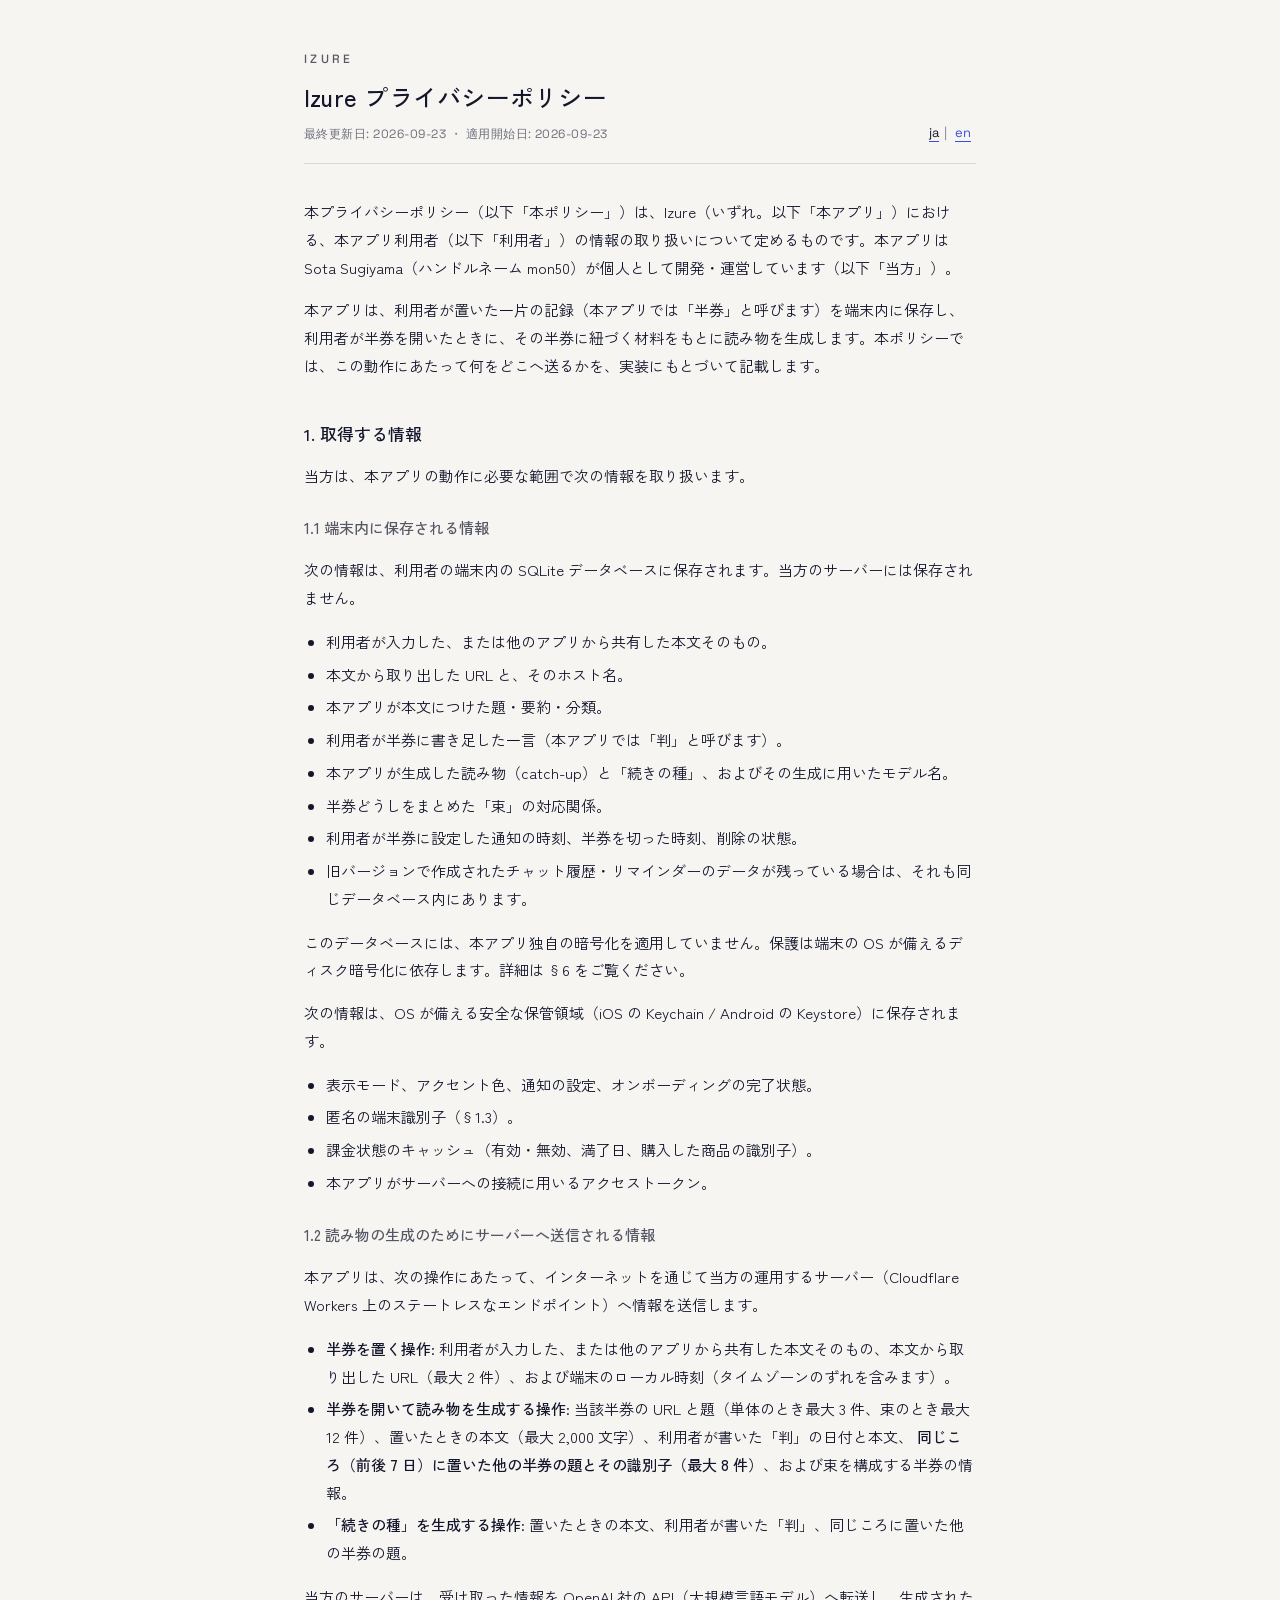
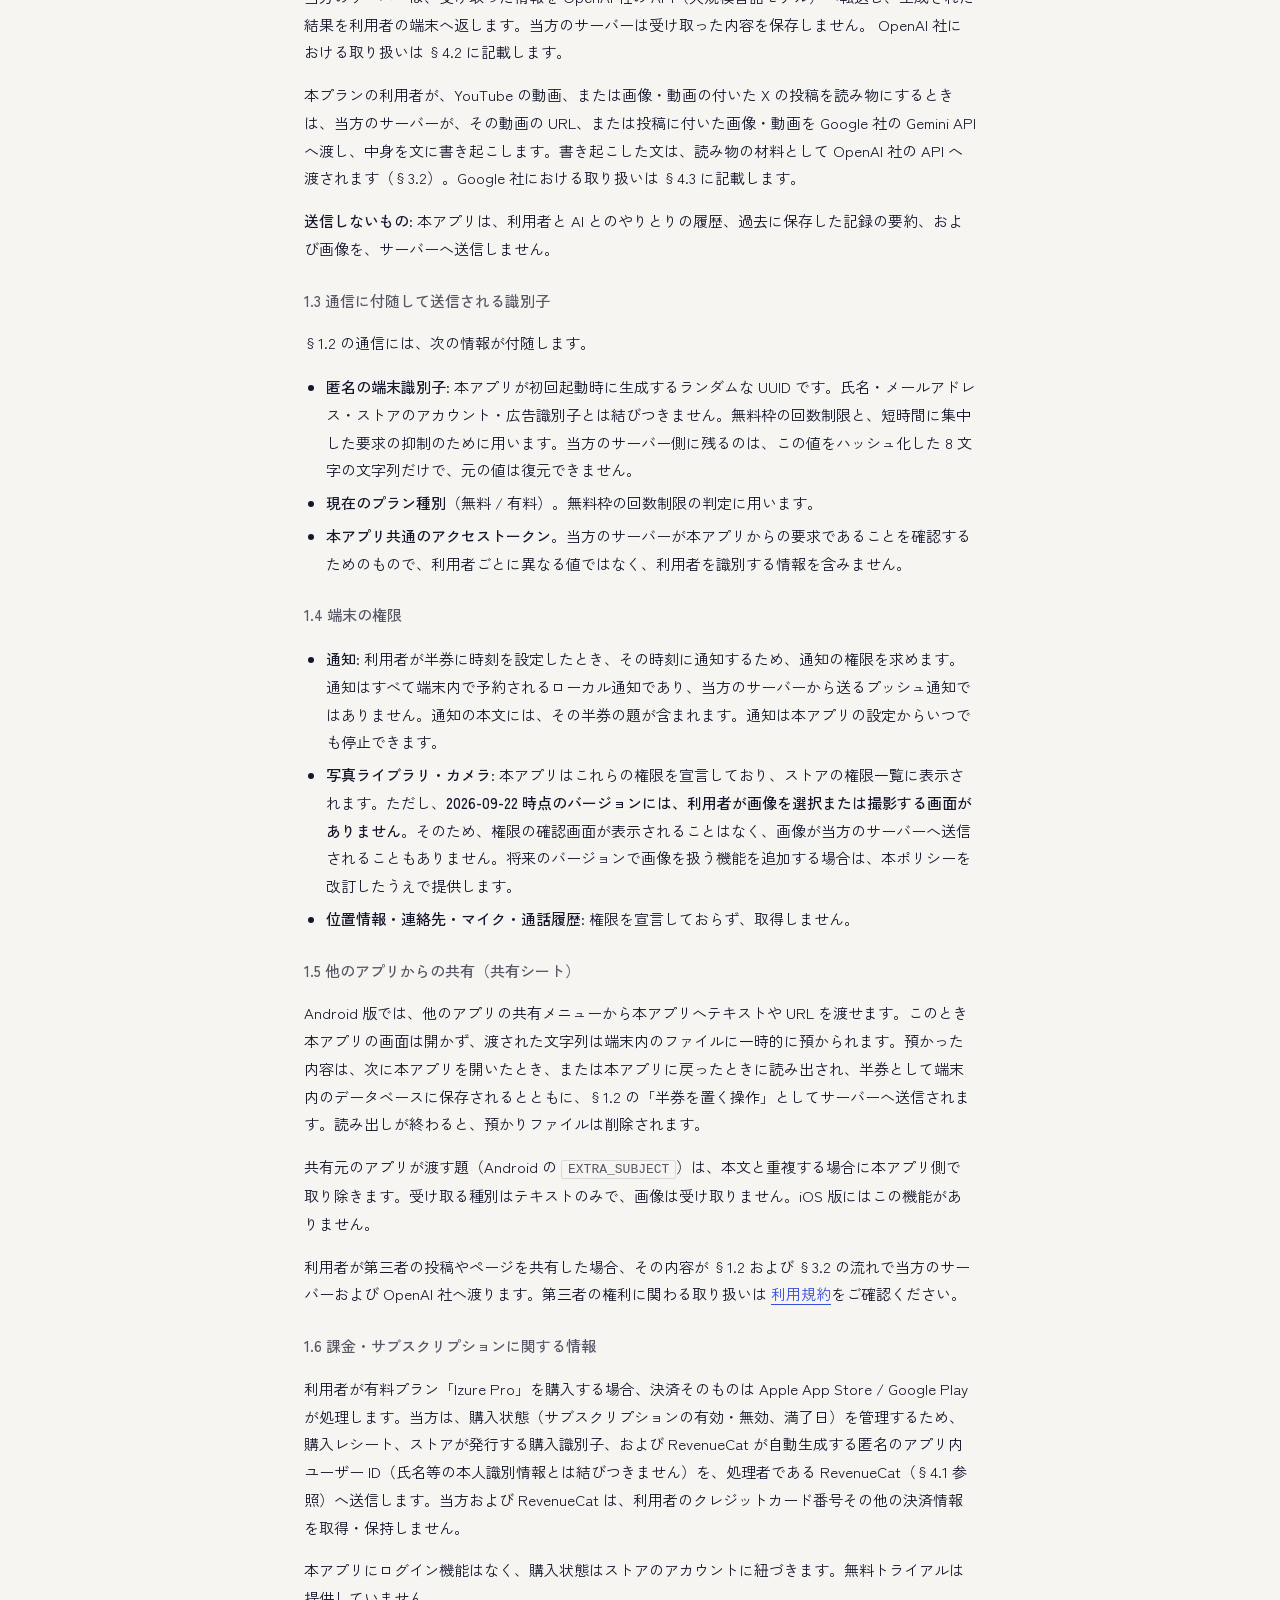
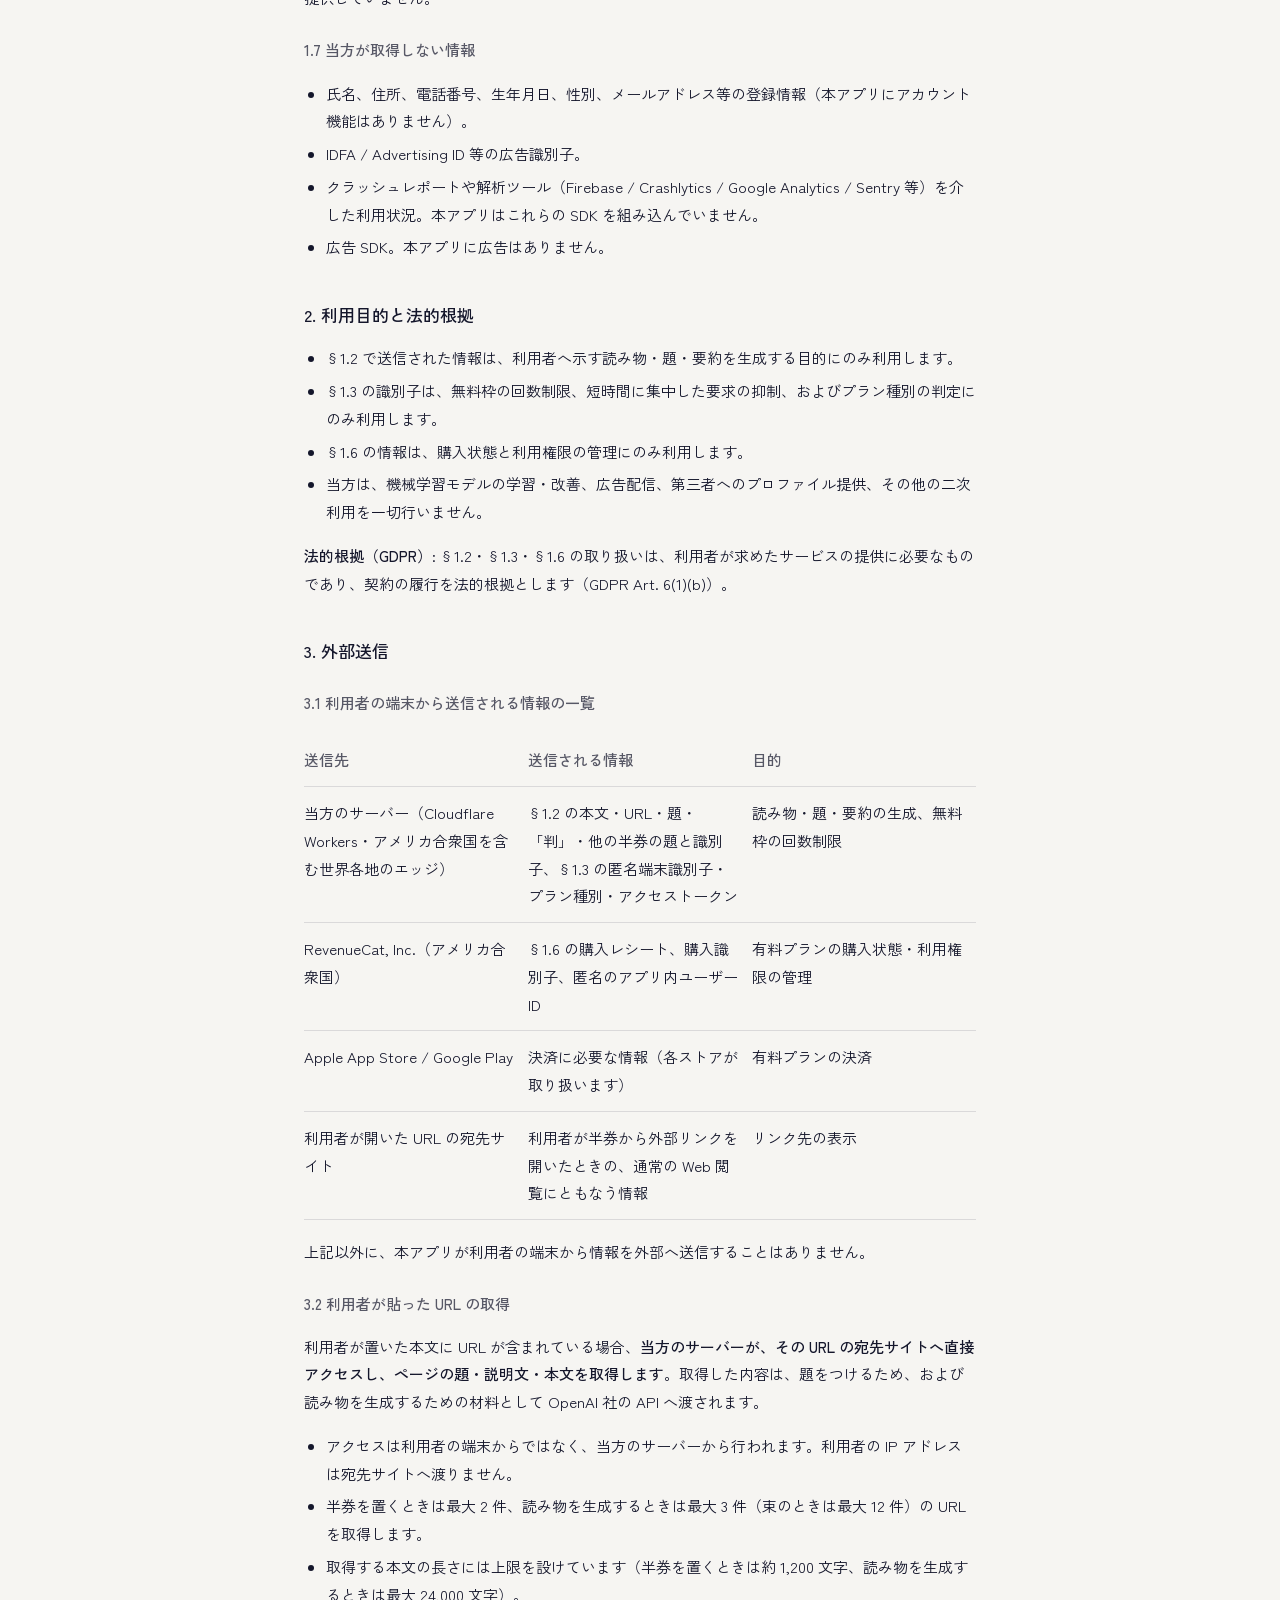
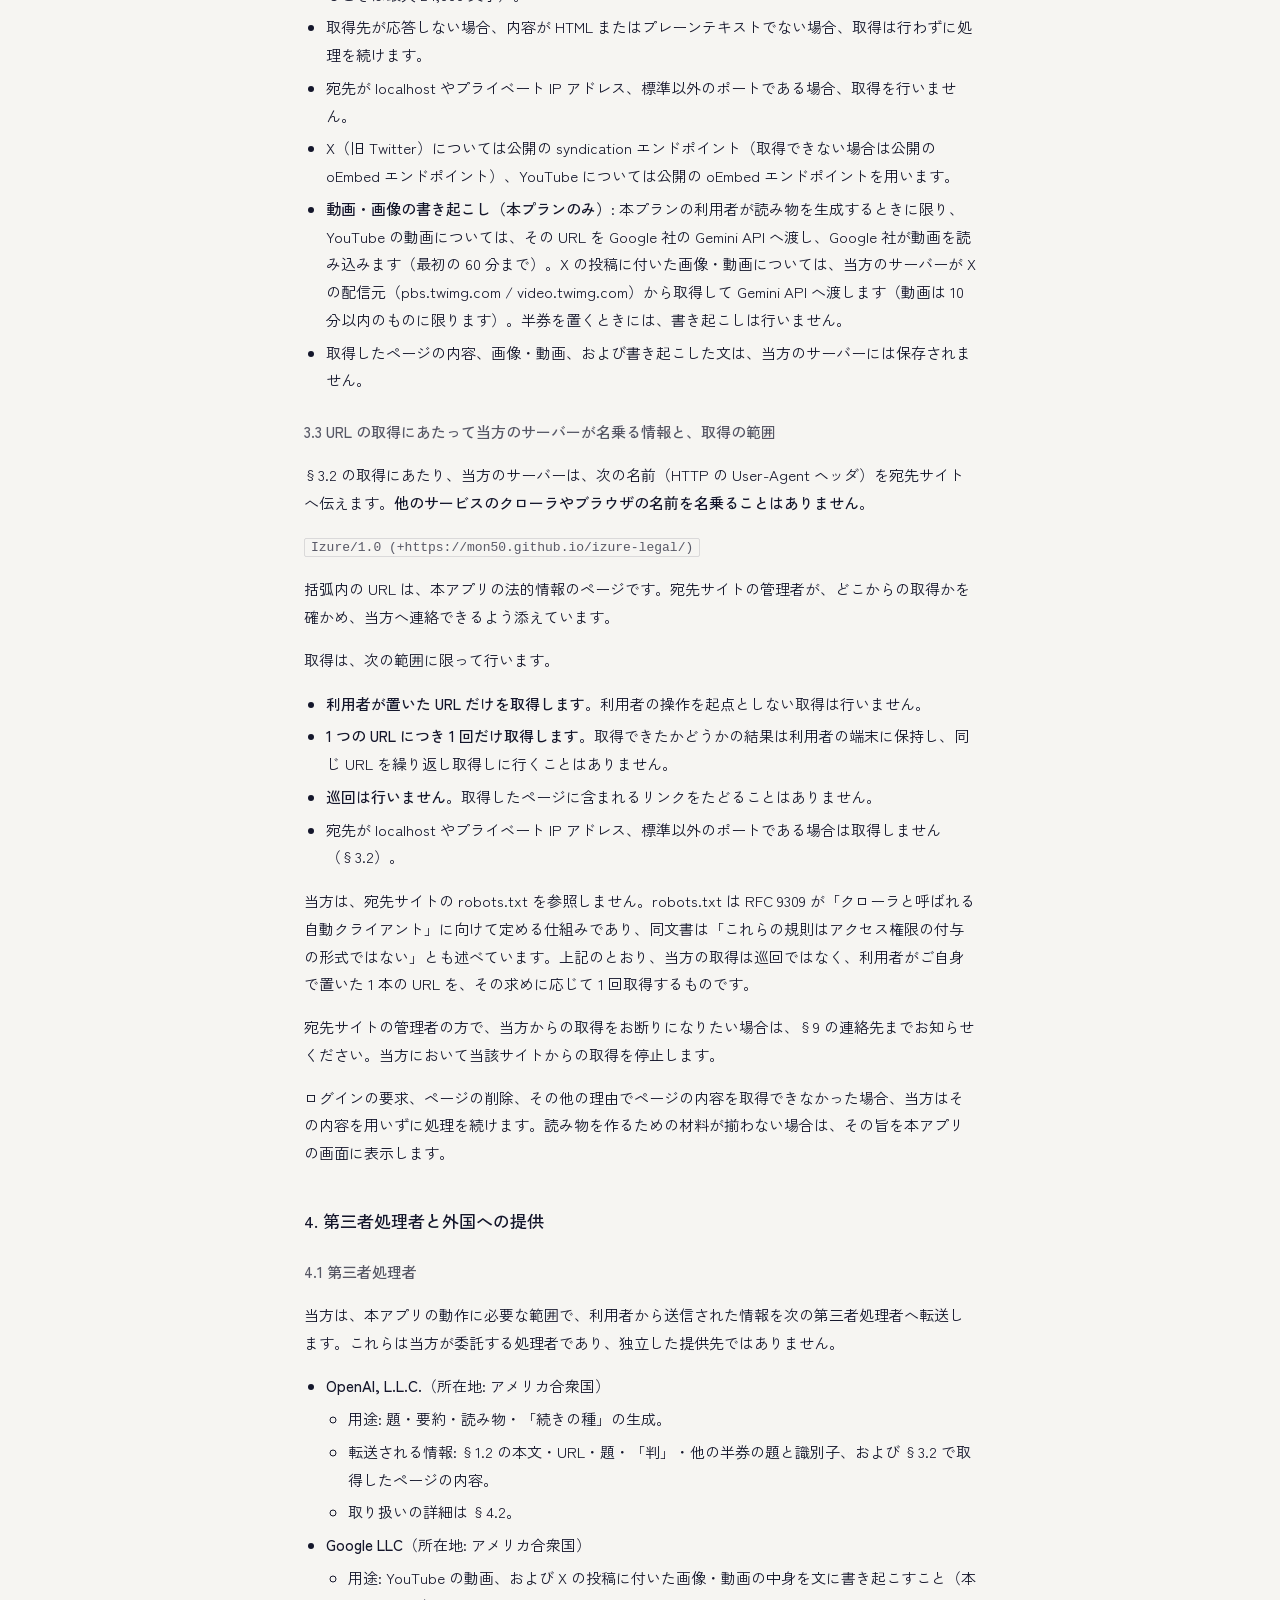
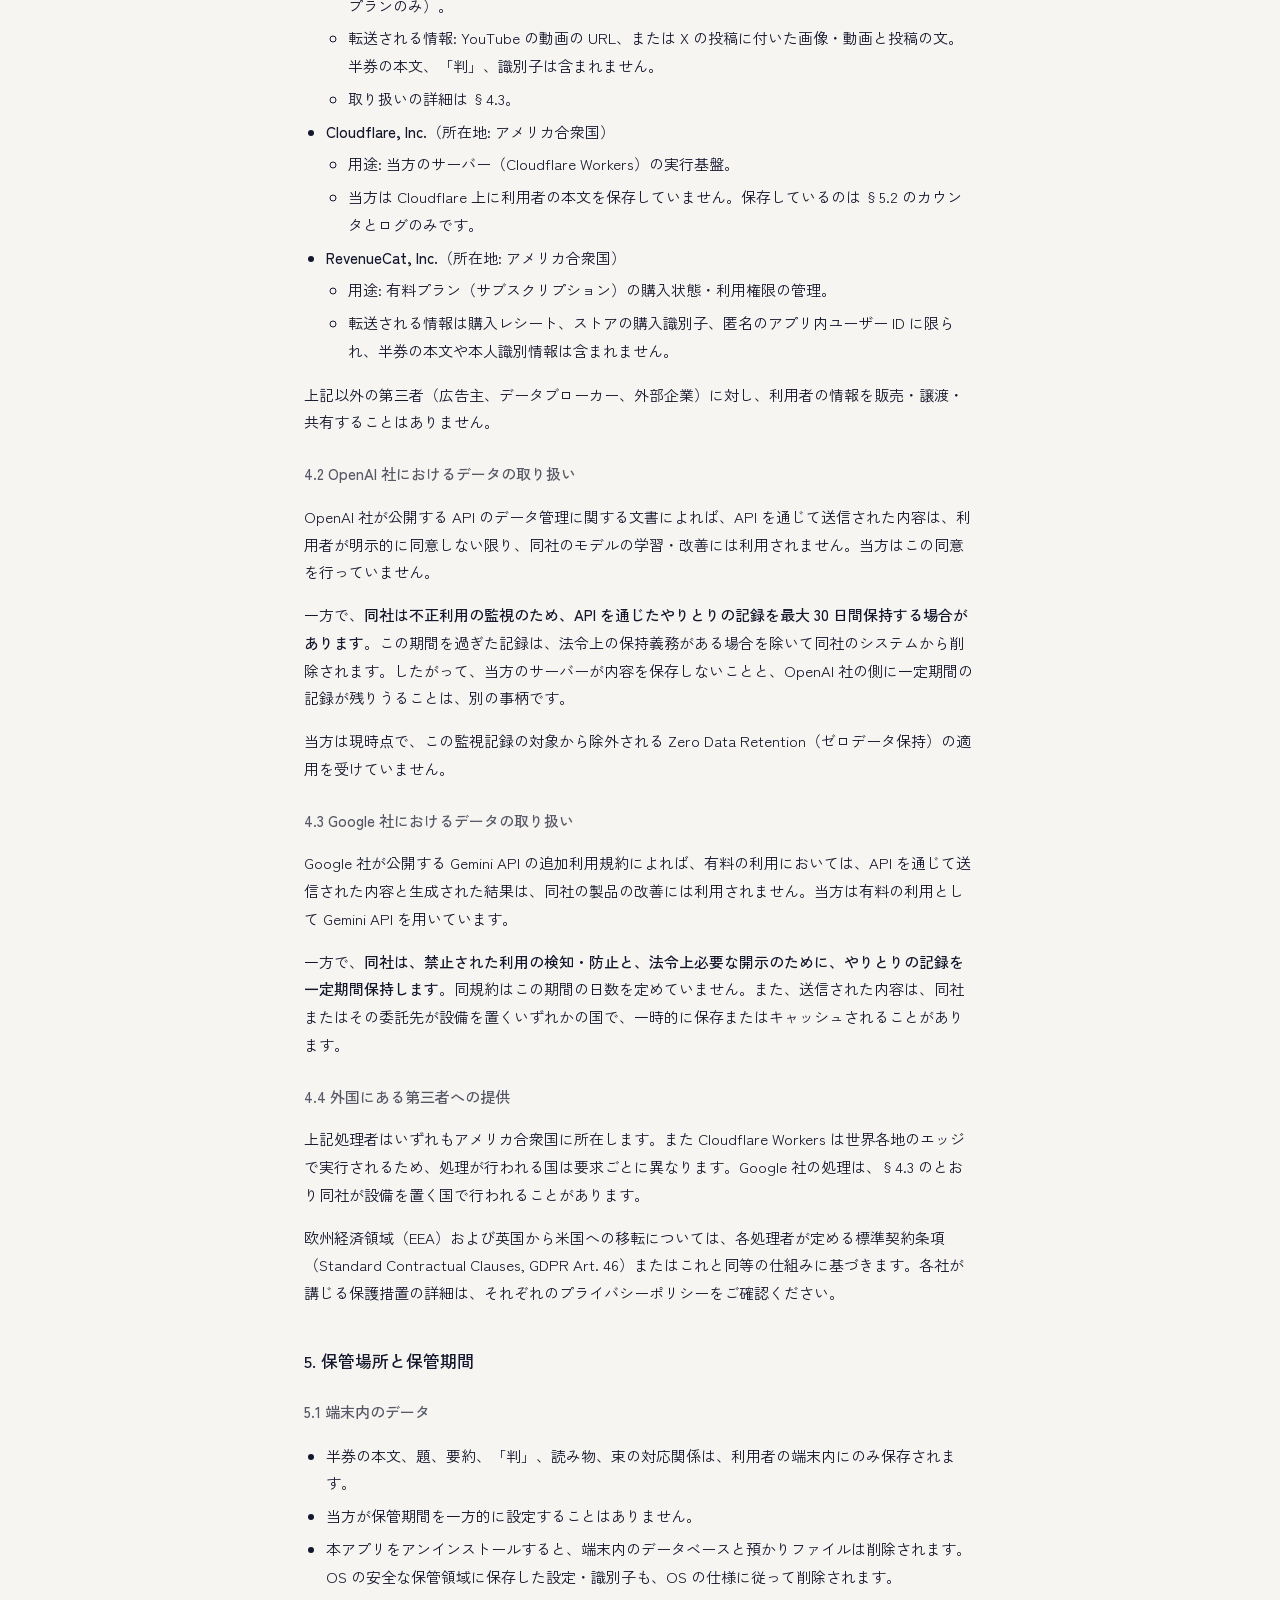
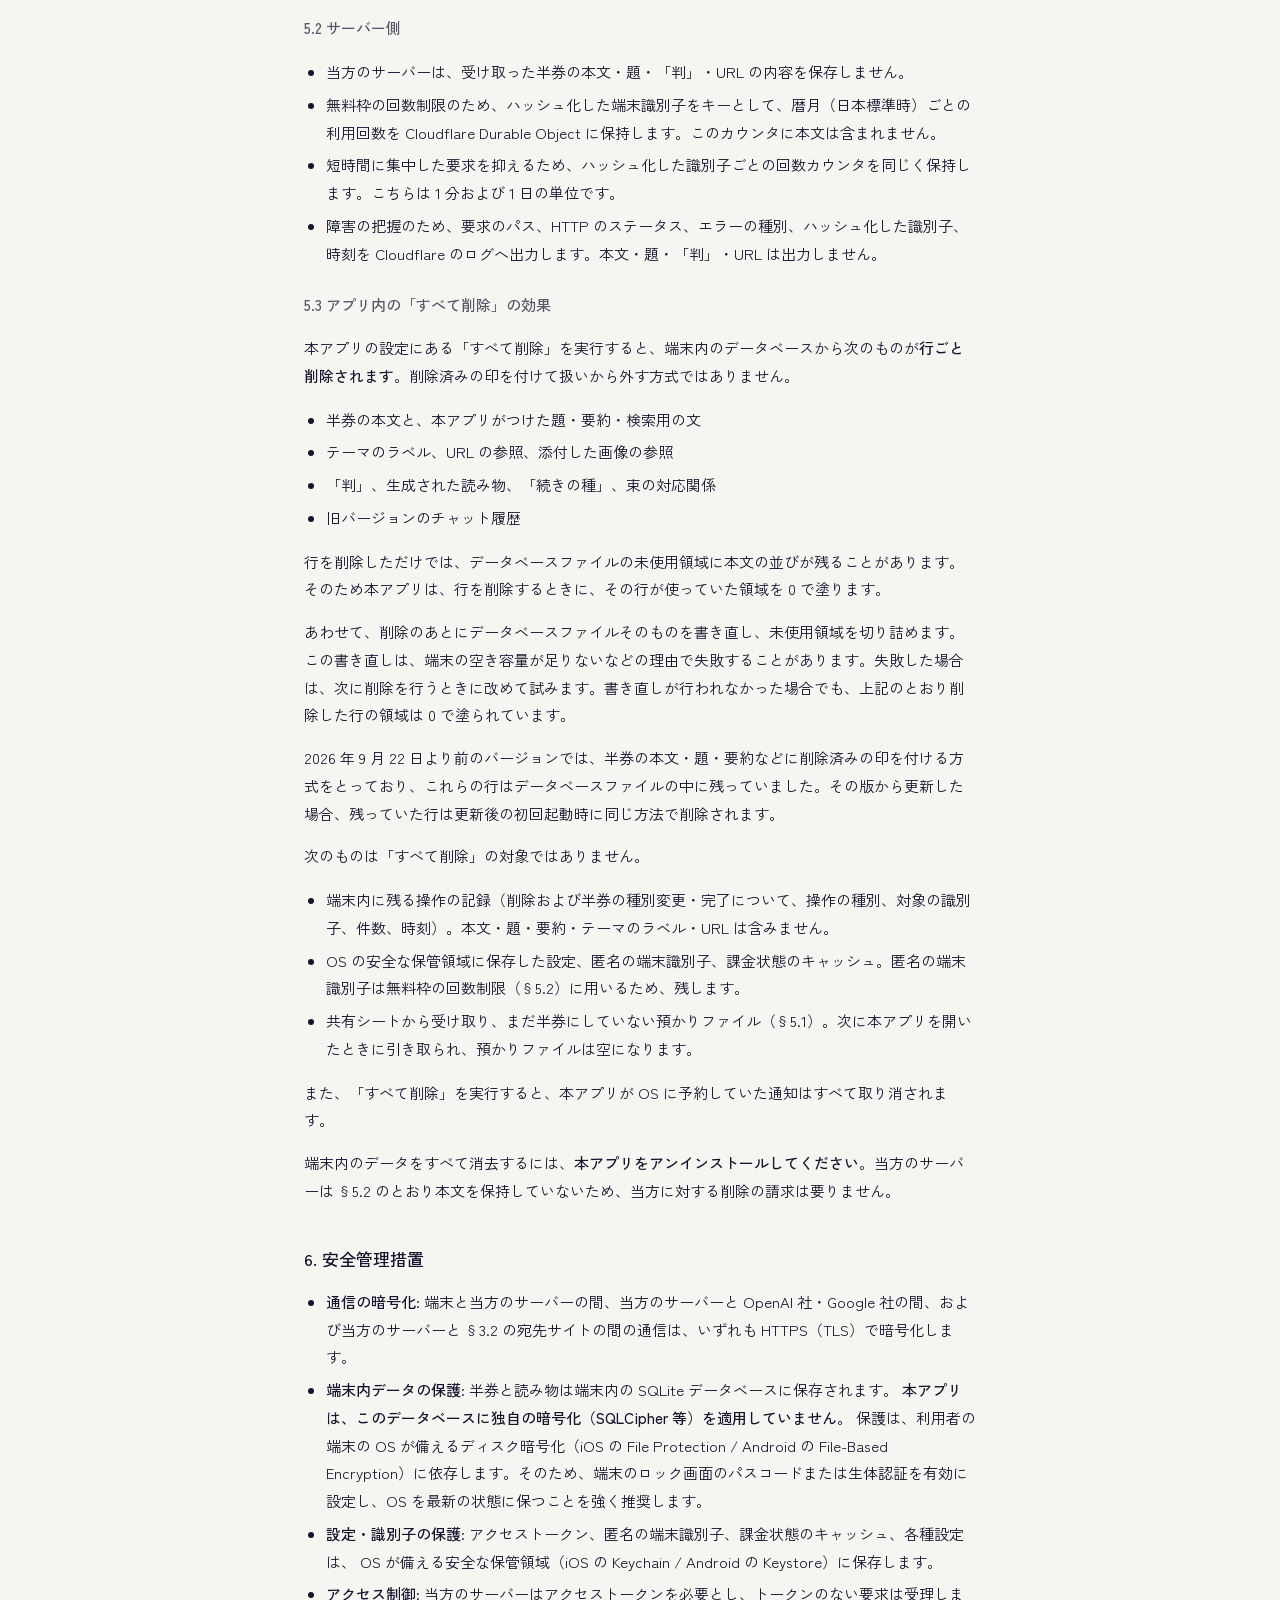
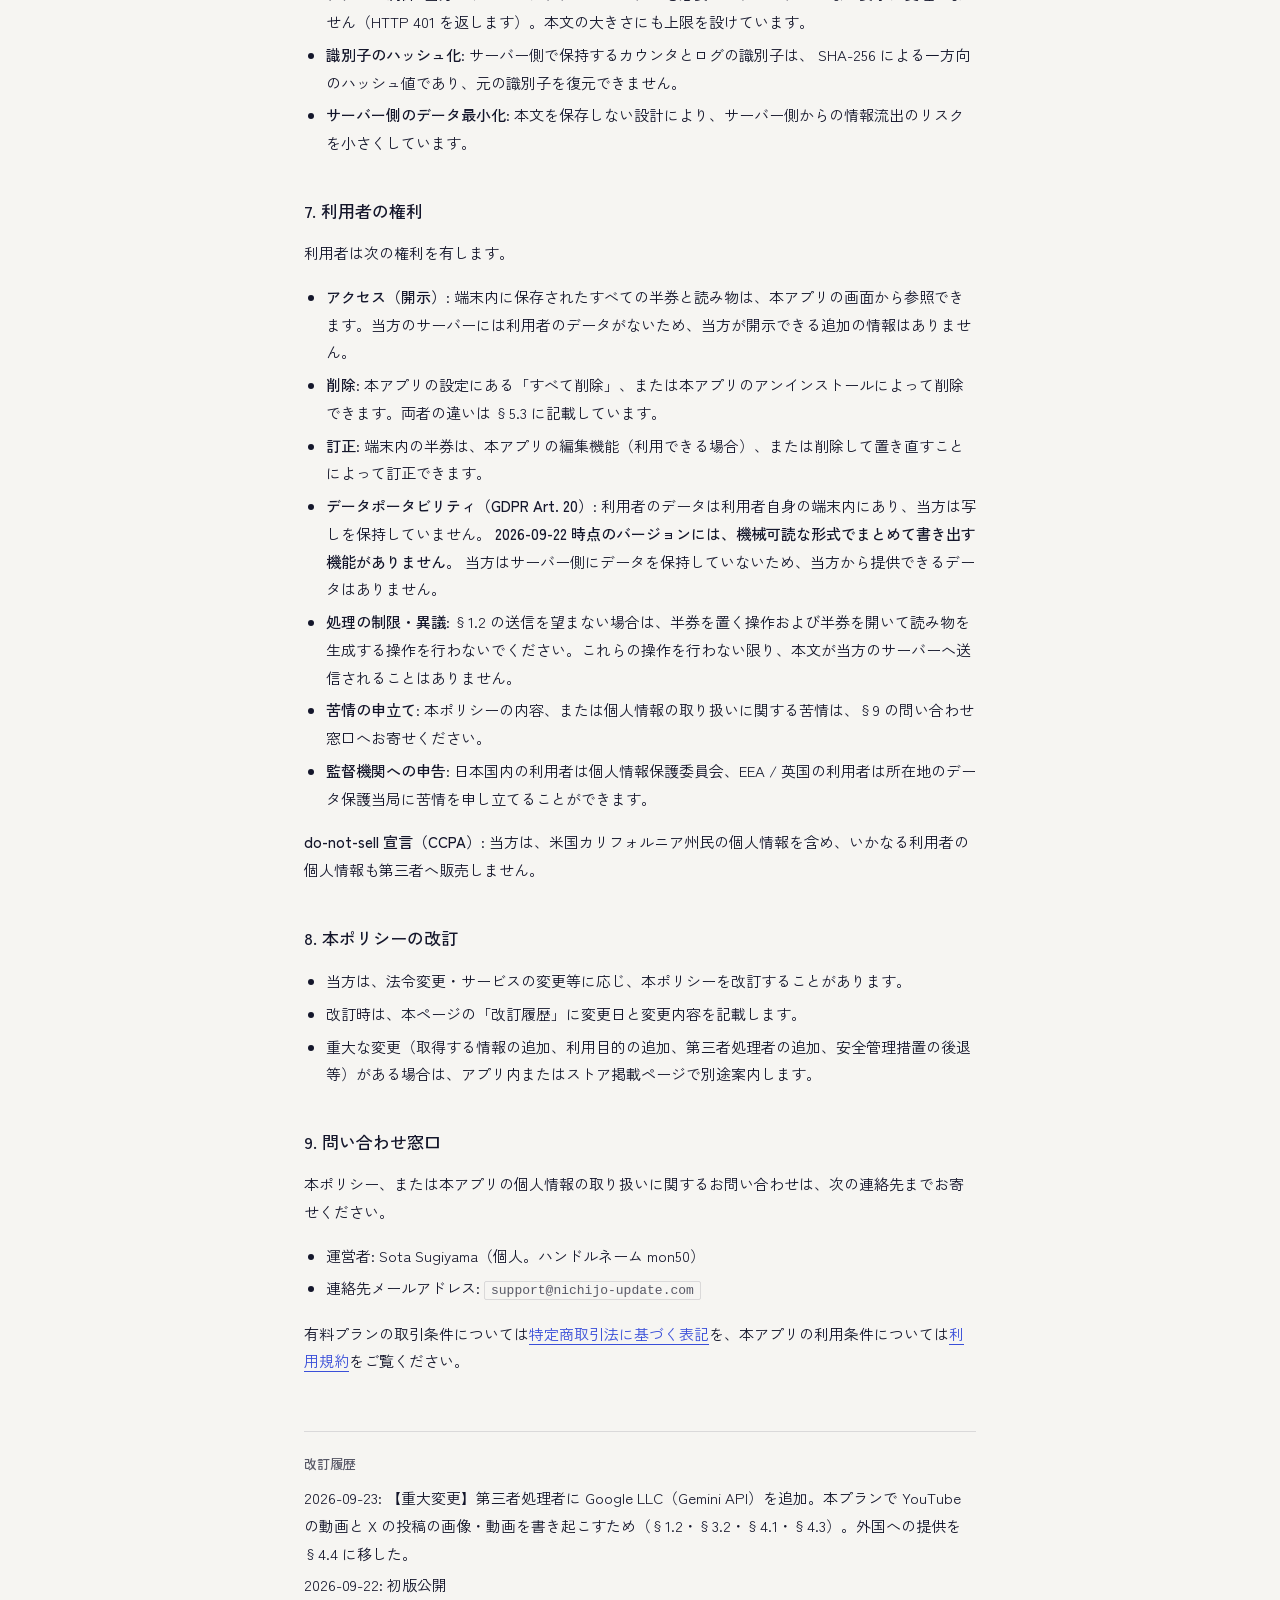
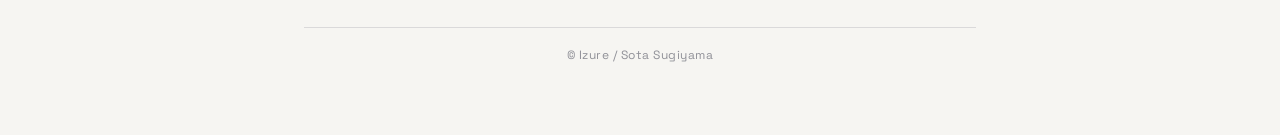
==== legal/privacy/ja/index.html @ 62ede201 "legal: Google を委託先に足し、対象を 18 歳以上にする（2026-09-23 改訂） - プライバシーポリシー【重大変更】: 第三者処理者に Google LLC（Gemini API" ====
<!doctype html>
<!--
  Izure プライバシーポリシー（ja）根拠法令・ガイドライン:
  - 個人情報保護法（個人情報の保護に関する法律）第 17 条 / 第 18 条 / 第 21 条 / 第 23 条 / 第 27 条 / 第 28 条 / 第 32 条
  - 電気通信事業法 第 27 条の 12（外部送信規律, 2023 改正）— 送信先と送信情報の開示
  - 個人情報保護委員会「生成 AI サービスの利用に関する注意喚起等」（2024）
  - 経済産業省・総務省「AI 事業者ガイドライン」（2024）
  - GDPR Art. 6(1)(b)（法的根拠）, Art. 13 / 14（情報提供義務）, Art. 15-22（データ主体の権利）, Art. 20（ポータビリティ）, Art. 28（プロセッサー）, Art. 46（SCC）
  - CCPA（Cal. Civ. Code §§1798.100–1798.199）— do-not-sell の明示
  - Apple App Store Review Guideline 5.1 / Google Play Developer Policy

  記述の根拠（2026-09-22 時点の実装。aidlc-docs/legal-renewal/03_facts.md に path:line 付きで一覧）:
  - 送信先と送信情報: worker/index.ts / src/server/api/catchup-use-case.ts / src/app-shell/composition-root.ts
  - 端末内保存: src/adapters/storage/schema.ts / src/adapters/config/secure-store-*.ts
  - 暗号化の状態: src/adapters/storage/expo-sqlite-database-factory.ts:22-26（os-disk-encryption-fallback）
  - すべて削除の挙動: src/adapters/storage/drizzle-storage-adapter.ts:1223-1260（物理削除 + VACUUM）
  - 旧版の残りの消去: src/adapters/storage/migrations.ts の 0018_purge_soft_deleted_rows
  - 予約通知の取り消し: src/features/today/delete-all-flow.ts
  - URL 取得: ai-backend/url-context.ts
  - 共有シート: plugins/with-share-receiver.cjs / src/features/share/share-inbox.ts
  - 課金: src/billing/revenuecat-billing-adapter.ts

  - 動画・画像の書き起こし（2026-09-23 追加）: ai-backend/media-reader.ts（Gemini generateContent。
    YouTube は URL を fileData で渡し endOffset 3600s、X は syndication の mediaDetails を
    pbs.twimg.com / video.twimg.com から取って inlineData で渡す）/ worker/index.ts（Pro だけ。free は locked）
  出典: Gemini API Additional Terms of Service https://ai.google.dev/gemini-api/terms （2026-09-23 確認）
  - Paid Services: "Google doesn't use your prompts ... or responses to improve our products"
  - "Google logs prompts and responses for a limited period of time, solely for detecting and preventing
    violations of the Prohibited Use Policy and any required legal or regulatory disclosures."（日数の明記なし）
  - "may be stored transiently or cached in any country in which Google or its agents maintain facilities"
  - Age Requirements: 18 歳未満が使う見込みのあるアプリでの利用を禁じる → 利用規約 §3 を 18 歳以上に改めた
  運用上の前提: Gemini の鍵は課金を有効にした Cloud プロジェクトで発行する（Unpaid Services は学習に使われうる）。
  プラン名「Izure Pro」は仮置き。確定後に一括で差し替える。
-->
<html lang="ja">
  <head>
    <meta charset="utf-8" />
    <meta name="viewport" content="width=device-width, initial-scale=1" />
    <meta name="robots" content="index,follow" />
    <title>Izure プライバシーポリシー</title>
    <link rel="stylesheet" href="../../shared/style.css" />
  </head>
  <body>
    <main class="legal">
      <header class="head">
        <div>
          <span class="mark">IZURE</span>
          <h1>Izure プライバシーポリシー</h1>
          <div class="sub">最終更新日: 2026-09-23 ・ 適用開始日: 2026-09-23</div>
        </div>
        <nav class="lang">
          <a href="../ja/" class="active">ja</a>|
          <a href="../en/">en</a>
        </nav>
      </header>

      <p>
        本プライバシーポリシー（以下「本ポリシー」）は、Izure（いずれ。以下「本アプリ」）における、本アプリ利用者（以下「利用者」）の情報の取り扱いについて定めるものです。本アプリは Sota Sugiyama（ハンドルネーム mon50）が個人として開発・運営しています（以下「当方」）。
      </p>
      <p>
        本アプリは、利用者が置いた一片の記録（本アプリでは「半券」と呼びます）を端末内に保存し、利用者が半券を開いたときに、その半券に紐づく材料をもとに読み物を生成します。本ポリシーでは、この動作にあたって何をどこへ送るかを、実装にもとづいて記載します。
      </p>

      <h2>1. 取得する情報</h2>
      <!-- 個人情報保護法 第 17 条 / 第 21 条（取得の制限 / 取得時の利用目的の通知） -->
      <p>当方は、本アプリの動作に必要な範囲で次の情報を取り扱います。</p>

      <h3>1.1 端末内に保存される情報</h3>
      <p>次の情報は、利用者の端末内の SQLite データベースに保存されます。当方のサーバーには保存されません。</p>
      <ul>
        <li>利用者が入力した、または他のアプリから共有した本文そのもの。</li>
        <li>本文から取り出した URL と、そのホスト名。</li>
        <li>本アプリが本文につけた題・要約・分類。</li>
        <li>利用者が半券に書き足した一言（本アプリでは「判」と呼びます）。</li>
        <li>本アプリが生成した読み物（catch-up）と「続きの種」、およびその生成に用いたモデル名。</li>
        <li>半券どうしをまとめた「束」の対応関係。</li>
        <li>利用者が半券に設定した通知の時刻、半券を切った時刻、削除の状態。</li>
        <li>旧バージョンで作成されたチャット履歴・リマインダーのデータが残っている場合は、それも同じデータベース内にあります。</li>
      </ul>
      <p>
        このデータベースには、本アプリ独自の暗号化を適用していません。保護は端末の OS が備えるディスク暗号化に依存します。詳細は §6 をご覧ください。
      </p>
      <p>次の情報は、OS が備える安全な保管領域（iOS の Keychain / Android の Keystore）に保存されます。</p>
      <ul>
        <li>表示モード、アクセント色、通知の設定、オンボーディングの完了状態。</li>
        <li>匿名の端末識別子（§1.3）。</li>
        <li>課金状態のキャッシュ（有効・無効、満了日、購入した商品の識別子）。</li>
        <li>本アプリがサーバーへの接続に用いるアクセストークン。</li>
      </ul>

      <h3>1.2 読み物の生成のためにサーバーへ送信される情報</h3>
      <p>
        本アプリは、次の操作にあたって、インターネットを通じて当方の運用するサーバー（Cloudflare Workers 上のステートレスなエンドポイント）へ情報を送信します。
      </p>
      <ul>
        <li>
          <strong>半券を置く操作</strong>: 利用者が入力した、または他のアプリから共有した本文そのもの、本文から取り出した URL（最大 2 件）、および端末のローカル時刻（タイムゾーンのずれを含みます）。
        </li>
        <li>
          <strong>半券を開いて読み物を生成する操作</strong>: 当該半券の URL と題（単体のとき最大 3 件、束のとき最大 12 件）、置いたときの本文（最大 2,000 文字）、利用者が書いた「判」の日付と本文、
          <strong>同じころ（前後 7 日）に置いた他の半券の題とその識別子（最大 8 件）</strong>、および束を構成する半券の情報。
        </li>
        <li>
          <strong>「続きの種」を生成する操作</strong>: 置いたときの本文、利用者が書いた「判」、同じころに置いた他の半券の題。
        </li>
      </ul>
      <p>
        当方のサーバーは、受け取った情報を OpenAI 社の API（大規模言語モデル）へ転送し、生成された結果を利用者の端末へ返します。当方のサーバーは受け取った内容を保存しません。
        OpenAI 社における取り扱いは §4.2 に記載します。
      </p>
      <p>
        本プランの利用者が、YouTube の動画、または画像・動画の付いた X の投稿を読み物にするときは、当方のサーバーが、その動画の URL、または投稿に付いた画像・動画を Google 社の Gemini API へ渡し、中身を文に書き起こします。書き起こした文は、読み物の材料として OpenAI 社の API へ渡されます（§3.2）。Google 社における取り扱いは §4.3 に記載します。
      </p>
      <p>
        <strong>送信しないもの</strong>: 本アプリは、利用者と AI とのやりとりの履歴、過去に保存した記録の要約、および画像を、サーバーへ送信しません。
      </p>

      <h3>1.3 通信に付随して送信される識別子</h3>
      <p>§1.2 の通信には、次の情報が付随します。</p>
      <ul>
        <li>
          <strong>匿名の端末識別子</strong>: 本アプリが初回起動時に生成するランダムな UUID です。氏名・メールアドレス・ストアのアカウント・広告識別子とは結びつきません。無料枠の回数制限と、短時間に集中した要求の抑制のために用います。当方のサーバー側に残るのは、この値をハッシュ化した 8 文字の文字列だけで、元の値は復元できません。
        </li>
        <li><strong>現在のプラン種別</strong>（無料 / 有料）。無料枠の回数制限の判定に用います。</li>
        <li>
          <strong>本アプリ共通のアクセストークン</strong>。当方のサーバーが本アプリからの要求であることを確認するためのもので、利用者ごとに異なる値ではなく、利用者を識別する情報を含みません。
        </li>
      </ul>

      <h3>1.4 端末の権限</h3>
      <ul>
        <li>
          <strong>通知</strong>: 利用者が半券に時刻を設定したとき、その時刻に通知するため、通知の権限を求めます。通知はすべて端末内で予約されるローカル通知であり、当方のサーバーから送るプッシュ通知ではありません。通知の本文には、その半券の題が含まれます。通知は本アプリの設定からいつでも停止できます。
        </li>
        <li>
          <strong>写真ライブラリ・カメラ</strong>: 本アプリはこれらの権限を宣言しており、ストアの権限一覧に表示されます。ただし、<strong>2026-09-22 時点のバージョンには、利用者が画像を選択または撮影する画面がありません</strong>。そのため、権限の確認画面が表示されることはなく、画像が当方のサーバーへ送信されることもありません。将来のバージョンで画像を扱う機能を追加する場合は、本ポリシーを改訂したうえで提供します。
        </li>
        <li><strong>位置情報・連絡先・マイク・通話履歴</strong>: 権限を宣言しておらず、取得しません。</li>
      </ul>

      <h3>1.5 他のアプリからの共有（共有シート）</h3>
      <p>
        Android 版では、他のアプリの共有メニューから本アプリへテキストや URL を渡せます。このとき本アプリの画面は開かず、渡された文字列は端末内のファイルに一時的に預かられます。預かった内容は、次に本アプリを開いたとき、または本アプリに戻ったときに読み出され、半券として端末内のデータベースに保存されるとともに、§1.2 の「半券を置く操作」としてサーバーへ送信されます。読み出しが終わると、預かりファイルは削除されます。
      </p>
      <p>
        共有元のアプリが渡す題（Android の <code>EXTRA_SUBJECT</code>）は、本文と重複する場合に本アプリ側で取り除きます。受け取る種別はテキストのみで、画像は受け取りません。iOS 版にはこの機能がありません。
      </p>
      <p>
        利用者が第三者の投稿やページを共有した場合、その内容が §1.2 および §3.2 の流れで当方のサーバーおよび OpenAI 社へ渡ります。第三者の権利に関わる取り扱いは
        <a href="../../terms/ja/">利用規約</a>をご確認ください。
      </p>

      <h3>1.6 課金・サブスクリプションに関する情報</h3>
      <p>
        利用者が有料プラン「Izure Pro」を購入する場合、決済そのものは Apple App Store / Google Play が処理します。当方は、購入状態（サブスクリプションの有効・無効、満了日）を管理するため、購入レシート、ストアが発行する購入識別子、および RevenueCat が自動生成する匿名のアプリ内ユーザー ID（氏名等の本人識別情報とは結びつきません）を、処理者である RevenueCat（§4.1 参照）へ送信します。当方および RevenueCat は、利用者のクレジットカード番号その他の決済情報を取得・保持しません。
      </p>
      <p>本アプリにログイン機能はなく、購入状態はストアのアカウントに紐づきます。無料トライアルは提供していません。</p>

      <h3>1.7 当方が取得しない情報</h3>
      <ul>
        <li>氏名、住所、電話番号、生年月日、性別、メールアドレス等の登録情報（本アプリにアカウント機能はありません）。</li>
        <li>IDFA / Advertising ID 等の広告識別子。</li>
        <li>クラッシュレポートや解析ツール（Firebase / Crashlytics / Google Analytics / Sentry 等）を介した利用状況。本アプリはこれらの SDK を組み込んでいません。</li>
        <li>広告 SDK。本アプリに広告はありません。</li>
      </ul>

      <h2>2. 利用目的と法的根拠</h2>
      <!-- 個人情報保護法 第 18 条（利用目的の特定 / 通知）/ GDPR Art. 6(1)(b) -->
      <ul>
        <li>§1.2 で送信された情報は、利用者へ示す読み物・題・要約を生成する目的にのみ利用します。</li>
        <li>§1.3 の識別子は、無料枠の回数制限、短時間に集中した要求の抑制、およびプラン種別の判定にのみ利用します。</li>
        <li>§1.6 の情報は、購入状態と利用権限の管理にのみ利用します。</li>
        <li>当方は、機械学習モデルの学習・改善、広告配信、第三者へのプロファイル提供、その他の二次利用を一切行いません。</li>
      </ul>
      <p>
        <strong>法的根拠（GDPR）</strong>: §1.2・§1.3・§1.6 の取り扱いは、利用者が求めたサービスの提供に必要なものであり、契約の履行を法的根拠とします（GDPR Art. 6(1)(b)）。
      </p>

      <h2>3. 外部送信</h2>
      <!--
        電気通信事業法 第 27 条の 12（外部送信規律）。同条が直接に対象とするのは「利用者の端末から外部への送信」。
        §3.2 は当方サーバーから外部サイトへのアクセスであり、同条の直接の対象ではないが、透明性のために同じ節でまとめて開示する。
      -->
      <h3>3.1 利用者の端末から送信される情報の一覧</h3>
      <table>
        <tr>
          <th>送信先</th>
          <th>送信される情報</th>
          <th>目的</th>
        </tr>
        <tr>
          <td>当方のサーバー（Cloudflare Workers・アメリカ合衆国を含む世界各地のエッジ）</td>
          <td>§1.2 の本文・URL・題・「判」・他の半券の題と識別子、§1.3 の匿名端末識別子・プラン種別・アクセストークン</td>
          <td>読み物・題・要約の生成、無料枠の回数制限</td>
        </tr>
        <tr>
          <td>RevenueCat, Inc.（アメリカ合衆国）</td>
          <td>§1.6 の購入レシート、購入識別子、匿名のアプリ内ユーザー ID</td>
          <td>有料プランの購入状態・利用権限の管理</td>
        </tr>
        <tr>
          <td>Apple App Store / Google Play</td>
          <td>決済に必要な情報（各ストアが取り扱います）</td>
          <td>有料プランの決済</td>
        </tr>
        <tr>
          <td>利用者が開いた URL の宛先サイト</td>
          <td>利用者が半券から外部リンクを開いたときの、通常の Web 閲覧にともなう情報</td>
          <td>リンク先の表示</td>
        </tr>
      </table>
      <p>上記以外に、本アプリが利用者の端末から情報を外部へ送信することはありません。</p>

      <h3>3.2 利用者が貼った URL の取得</h3>
      <p>
        利用者が置いた本文に URL が含まれている場合、<strong>当方のサーバーが、その URL の宛先サイトへ直接アクセスし、ページの題・説明文・本文を取得します</strong>。取得した内容は、題をつけるため、および読み物を生成するための材料として
        OpenAI 社の API へ渡されます。
      </p>
      <ul>
        <li>アクセスは利用者の端末からではなく、当方のサーバーから行われます。利用者の IP アドレスは宛先サイトへ渡りません。</li>
        <li>半券を置くときは最大 2 件、読み物を生成するときは最大 3 件（束のときは最大 12 件）の URL を取得します。</li>
        <li>取得する本文の長さには上限を設けています（半券を置くときは約 1,200 文字、読み物を生成するときは最大 24,000 文字）。</li>
        <li>取得先が応答しない場合、内容が HTML またはプレーンテキストでない場合、取得は行わずに処理を続けます。</li>
        <li>宛先が localhost やプライベート IP アドレス、標準以外のポートである場合、取得を行いません。</li>
        <li>X（旧 Twitter）については公開の syndication エンドポイント（取得できない場合は公開の oEmbed エンドポイント）、YouTube については公開の oEmbed エンドポイントを用います。</li>
        <li>
          <strong>動画・画像の書き起こし（本プランのみ）</strong>: 本プランの利用者が読み物を生成するときに限り、YouTube の動画については、その URL を Google 社の Gemini API へ渡し、Google 社が動画を読み込みます（最初の 60 分まで）。X の投稿に付いた画像・動画については、当方のサーバーが X の配信元（pbs.twimg.com / video.twimg.com）から取得して Gemini API へ渡します（動画は 10 分以内のものに限ります）。半券を置くときには、書き起こしは行いません。
        </li>
        <li>取得したページの内容、画像・動画、および書き起こした文は、当方のサーバーには保存されません。</li>
      </ul>

      <h3>3.3 URL の取得にあたって当方のサーバーが名乗る情報と、取得の範囲</h3>
      <p>
        §3.2 の取得にあたり、当方のサーバーは、次の名前（HTTP の User-Agent ヘッダ）を宛先サイトへ伝えます。<strong>他のサービスのクローラやブラウザの名前を名乗ることはありません。</strong>
      </p>
      <p><code>Izure/1.0 (+https://mon50.github.io/izure-legal/)</code></p>
      <p>
        括弧内の URL は、本アプリの法的情報のページです。宛先サイトの管理者が、どこからの取得かを確かめ、当方へ連絡できるよう添えています。
      </p>
      <p>取得は、次の範囲に限って行います。</p>
      <ul>
        <li><strong>利用者が置いた URL だけを取得します。</strong>利用者の操作を起点としない取得は行いません。</li>
        <li><strong>1 つの URL につき 1 回だけ取得します。</strong>取得できたかどうかの結果は利用者の端末に保持し、同じ URL を繰り返し取得しに行くことはありません。</li>
        <li><strong>巡回は行いません。</strong>取得したページに含まれるリンクをたどることはありません。</li>
        <li>宛先が localhost やプライベート IP アドレス、標準以外のポートである場合は取得しません（§3.2）。</li>
      </ul>
      <p>
        当方は、宛先サイトの robots.txt を参照しません。robots.txt は RFC 9309 が「クローラと呼ばれる自動クライアント」に向けて定める仕組みであり、同文書は「これらの規則はアクセス権限の付与の形式ではない」とも述べています。上記のとおり、当方の取得は巡回ではなく、利用者がご自身で置いた 1 本の URL を、その求めに応じて 1 回取得するものです。
      </p>
      <p>
        宛先サイトの管理者の方で、当方からの取得をお断りになりたい場合は、§9 の連絡先までお知らせください。当方において当該サイトからの取得を停止します。
      </p>
      <p>
        ログインの要求、ページの削除、その他の理由でページの内容を取得できなかった場合、当方はその内容を用いずに処理を続けます。読み物を作るための材料が揃わない場合は、その旨を本アプリの画面に表示します。
      </p>

      <h2>4. 第三者処理者と外国への提供</h2>
      <!-- 個人情報保護法 第 27 条 / 第 28 条（第三者提供 / 外国にある第三者への提供）/ GDPR Art. 28 / Art. 46 -->
      <h3>4.1 第三者処理者</h3>
      <p>
        当方は、本アプリの動作に必要な範囲で、利用者から送信された情報を次の第三者処理者へ転送します。これらは当方が委託する処理者であり、独立した提供先ではありません。
      </p>
      <ul>
        <li>
          <strong>OpenAI, L.L.C.</strong>（所在地: アメリカ合衆国）
          <ul>
            <li>用途: 題・要約・読み物・「続きの種」の生成。</li>
            <li>転送される情報: §1.2 の本文・URL・題・「判」・他の半券の題と識別子、および §3.2 で取得したページの内容。</li>
            <li>取り扱いの詳細は §4.2。</li>
          </ul>
        </li>
        <li>
          <strong>Google LLC</strong>（所在地: アメリカ合衆国）
          <ul>
            <li>用途: YouTube の動画、および X の投稿に付いた画像・動画の中身を文に書き起こすこと（本プランのみ）。</li>
            <li>転送される情報: YouTube の動画の URL、または X の投稿に付いた画像・動画と投稿の文。半券の本文、「判」、識別子は含まれません。</li>
            <li>取り扱いの詳細は §4.3。</li>
          </ul>
        </li>
        <li>
          <strong>Cloudflare, Inc.</strong>（所在地: アメリカ合衆国）
          <ul>
            <li>用途: 当方のサーバー（Cloudflare Workers）の実行基盤。</li>
            <li>当方は Cloudflare 上に利用者の本文を保存していません。保存しているのは §5.2 のカウンタとログのみです。</li>
          </ul>
        </li>
        <li>
          <strong>RevenueCat, Inc.</strong>（所在地: アメリカ合衆国）
          <ul>
            <li>用途: 有料プラン（サブスクリプション）の購入状態・利用権限の管理。</li>
            <li>転送される情報は購入レシート、ストアの購入識別子、匿名のアプリ内ユーザー ID に限られ、半券の本文や本人識別情報は含まれません。</li>
          </ul>
        </li>
      </ul>
      <p>
        上記以外の第三者（広告主、データブローカー、外部企業）に対し、利用者の情報を販売・譲渡・共有することはありません。
      </p>

      <h3>4.2 OpenAI 社におけるデータの取り扱い</h3>
      <!--
        出典: OpenAI "Data controls in the OpenAI platform"
        https://developers.openai.com/api/docs/guides/your-data （2026-09-22 確認）
        - "As of March 1, 2023, data sent to the OpenAI API is not used to train or improve OpenAI models
          (unless you explicitly opt in to share data with us)."
        - "By default, abuse monitoring logs are generated for all API feature usage and retained for up to
          30 days, unless longer retention is required by law, or is reasonably necessary to protect our
          services or any third party from harm."
      -->
      <p>
        OpenAI 社が公開する API のデータ管理に関する文書によれば、API を通じて送信された内容は、利用者が明示的に同意しない限り、同社のモデルの学習・改善には利用されません。当方はこの同意を行っていません。
      </p>
      <p>
        一方で、<strong>同社は不正利用の監視のため、API を通じたやりとりの記録を最大 30 日間保持する場合があります</strong>。この期間を過ぎた記録は、法令上の保持義務がある場合を除いて同社のシステムから削除されます。したがって、当方のサーバーが内容を保存しないことと、OpenAI 社の側に一定期間の記録が残りうることは、別の事柄です。
      </p>
      <p>
        当方は現時点で、この監視記録の対象から除外される Zero Data Retention（ゼロデータ保持）の適用を受けていません。
      </p>

      <h3>4.3 Google 社におけるデータの取り扱い</h3>
      <p>
        Google 社が公開する Gemini API の追加利用規約によれば、有料の利用においては、API を通じて送信された内容と生成された結果は、同社の製品の改善には利用されません。当方は有料の利用として Gemini API を用いています。
      </p>
      <p>
        一方で、<strong>同社は、禁止された利用の検知・防止と、法令上必要な開示のために、やりとりの記録を一定期間保持します</strong>。同規約はこの期間の日数を定めていません。また、送信された内容は、同社またはその委託先が設備を置くいずれかの国で、一時的に保存またはキャッシュされることがあります。
      </p>

      <h3>4.4 外国にある第三者への提供</h3>
      <p>
        上記処理者はいずれもアメリカ合衆国に所在します。また Cloudflare Workers は世界各地のエッジで実行されるため、処理が行われる国は要求ごとに異なります。Google 社の処理は、§4.3 のとおり同社が設備を置く国で行われることがあります。
      </p>
      <p>
        欧州経済領域（EEA）および英国から米国への移転については、各処理者が定める標準契約条項（Standard Contractual Clauses, GDPR Art. 46）またはこれと同等の仕組みに基づきます。各社が講じる保護措置の詳細は、それぞれのプライバシーポリシーをご確認ください。
      </p>

      <h2>5. 保管場所と保管期間</h2>
      <h3>5.1 端末内のデータ</h3>
      <ul>
        <li>半券の本文、題、要約、「判」、読み物、束の対応関係は、利用者の端末内にのみ保存されます。</li>
        <li>当方が保管期間を一方的に設定することはありません。</li>
        <li>本アプリをアンインストールすると、端末内のデータベースと預かりファイルは削除されます。OS の安全な保管領域に保存した設定・識別子も、OS の仕様に従って削除されます。</li>
      </ul>

      <h3>5.2 サーバー側</h3>
      <ul>
        <li>当方のサーバーは、受け取った半券の本文・題・「判」・URL の内容を保存しません。</li>
        <li>
          無料枠の回数制限のため、ハッシュ化した端末識別子をキーとして、暦月（日本標準時）ごとの利用回数を
          Cloudflare Durable Object に保持します。このカウンタに本文は含まれません。
        </li>
        <li>
          短時間に集中した要求を抑えるため、ハッシュ化した識別子ごとの回数カウンタを同じく保持します。こちらは 1 分および 1 日の単位です。
        </li>
        <li>
          障害の把握のため、要求のパス、HTTP のステータス、エラーの種別、ハッシュ化した識別子、時刻を
          Cloudflare のログへ出力します。本文・題・「判」・URL は出力しません。
        </li>
      </ul>

      <h3>5.3 アプリ内の「すべて削除」の効果</h3>
      <p>
        本アプリの設定にある「すべて削除」を実行すると、端末内のデータベースから次のものが<strong>行ごと削除されます</strong>。削除済みの印を付けて扱いから外す方式ではありません。
      </p>
      <ul>
        <li>半券の本文と、本アプリがつけた題・要約・検索用の文</li>
        <li>テーマのラベル、URL の参照、添付した画像の参照</li>
        <li>「判」、生成された読み物、「続きの種」、束の対応関係</li>
        <li>旧バージョンのチャット履歴</li>
      </ul>
      <p>
        行を削除しただけでは、データベースファイルの未使用領域に本文の並びが残ることがあります。そのため本アプリは、行を削除するときに、その行が使っていた領域を 0 で塗ります。
      </p>
      <p>
        あわせて、削除のあとにデータベースファイルそのものを書き直し、未使用領域を切り詰めます。この書き直しは、端末の空き容量が足りないなどの理由で失敗することがあります。失敗した場合は、次に削除を行うときに改めて試みます。書き直しが行われなかった場合でも、上記のとおり削除した行の領域は 0 で塗られています。
      </p>
      <p>
        2026 年 9 月 22 日より前のバージョンでは、半券の本文・題・要約などに削除済みの印を付ける方式をとっており、これらの行はデータベースファイルの中に残っていました。その版から更新した場合、残っていた行は更新後の初回起動時に同じ方法で削除されます。
      </p>
      <p>次のものは「すべて削除」の対象ではありません。</p>
      <ul>
        <li>端末内に残る操作の記録（削除および半券の種別変更・完了について、操作の種別、対象の識別子、件数、時刻）。本文・題・要約・テーマのラベル・URL は含みません。</li>
        <li>OS の安全な保管領域に保存した設定、匿名の端末識別子、課金状態のキャッシュ。匿名の端末識別子は無料枠の回数制限（§5.2）に用いるため、残します。</li>
        <li>共有シートから受け取り、まだ半券にしていない預かりファイル（§5.1）。次に本アプリを開いたときに引き取られ、預かりファイルは空になります。</li>
      </ul>
      <p>
        また、「すべて削除」を実行すると、本アプリが OS に予約していた通知はすべて取り消されます。
      </p>
      <p>
        端末内のデータをすべて消去するには、<strong>本アプリをアンインストールしてください</strong>。当方のサーバーは §5.2 のとおり本文を保持していないため、当方に対する削除の請求は要りません。
      </p>

      <h2>6. 安全管理措置</h2>
      <!-- 個人情報保護法 第 23 条（安全管理措置）-->
      <ul>
        <li>
          <strong>通信の暗号化</strong>: 端末と当方のサーバーの間、当方のサーバーと OpenAI 社・Google 社の間、および当方のサーバーと §3.2 の宛先サイトの間の通信は、いずれも HTTPS（TLS）で暗号化します。
        </li>
        <li>
          <strong>端末内データの保護</strong>: 半券と読み物は端末内の SQLite データベースに保存されます。
          <strong>本アプリは、このデータベースに独自の暗号化（SQLCipher 等）を適用していません。</strong>
          保護は、利用者の端末の OS が備えるディスク暗号化（iOS の File Protection / Android の File-Based Encryption）に依存します。そのため、端末のロック画面のパスコードまたは生体認証を有効に設定し、OS を最新の状態に保つことを強く推奨します。
        </li>
        <li>
          <strong>設定・識別子の保護</strong>: アクセストークン、匿名の端末識別子、課金状態のキャッシュ、各種設定は、
          OS が備える安全な保管領域（iOS の Keychain / Android の Keystore）に保存します。
        </li>
        <li>
          <strong>アクセス制御</strong>: 当方のサーバーはアクセストークンを必要とし、トークンのない要求は受理しません（HTTP 401 を返します）。本文の大きさにも上限を設けています。
        </li>
        <li>
          <strong>識別子のハッシュ化</strong>: サーバー側で保持するカウンタとログの識別子は、
          SHA-256 による一方向のハッシュ値であり、元の識別子を復元できません。
        </li>
        <li>
          <strong>サーバー側のデータ最小化</strong>: 本文を保存しない設計により、サーバー側からの情報流出のリスクを小さくしています。
        </li>
      </ul>

      <h2>7. 利用者の権利</h2>
      <!-- 個人情報保護法 第 32 条〜第 39 条（開示・訂正・利用停止等の請求） / GDPR Art. 15-22 / CCPA §1798.100 -->
      <p>利用者は次の権利を有します。</p>
      <ul>
        <li><strong>アクセス（開示）</strong>: 端末内に保存されたすべての半券と読み物は、本アプリの画面から参照できます。当方のサーバーには利用者のデータがないため、当方が開示できる追加の情報はありません。</li>
        <li><strong>削除</strong>: 本アプリの設定にある「すべて削除」、または本アプリのアンインストールによって削除できます。両者の違いは §5.3 に記載しています。</li>
        <li><strong>訂正</strong>: 端末内の半券は、本アプリの編集機能（利用できる場合）、または削除して置き直すことによって訂正できます。</li>
        <li>
          <strong>データポータビリティ（GDPR Art. 20）</strong>: 利用者のデータは利用者自身の端末内にあり、当方は写しを保持していません。
          <strong>2026-09-22 時点のバージョンには、機械可読な形式でまとめて書き出す機能がありません。</strong>
          当方はサーバー側にデータを保持していないため、当方から提供できるデータはありません。
        </li>
        <li><strong>処理の制限・異議</strong>: §1.2 の送信を望まない場合は、半券を置く操作および半券を開いて読み物を生成する操作を行わないでください。これらの操作を行わない限り、本文が当方のサーバーへ送信されることはありません。</li>
        <li><strong>苦情の申立て</strong>: 本ポリシーの内容、または個人情報の取り扱いに関する苦情は、§9 の問い合わせ窓口へお寄せください。</li>
        <li><strong>監督機関への申告</strong>: 日本国内の利用者は個人情報保護委員会、EEA / 英国の利用者は所在地のデータ保護当局に苦情を申し立てることができます。</li>
      </ul>
      <p>
        <strong>do-not-sell 宣言（CCPA）</strong>: 当方は、米国カリフォルニア州民の個人情報を含め、いかなる利用者の個人情報も第三者へ販売しません。
      </p>

      <h2>8. 本ポリシーの改訂</h2>
      <ul>
        <li>当方は、法令変更・サービスの変更等に応じ、本ポリシーを改訂することがあります。</li>
        <li>改訂時は、本ページの「改訂履歴」に変更日と変更内容を記載します。</li>
        <li>
          重大な変更（取得する情報の追加、利用目的の追加、第三者処理者の追加、安全管理措置の後退 等）がある場合は、アプリ内またはストア掲載ページで別途案内します。
        </li>
      </ul>

      <h2>9. 問い合わせ窓口</h2>
      <p>本ポリシー、または本アプリの個人情報の取り扱いに関するお問い合わせは、次の連絡先までお寄せください。</p>
      <ul>
        <li>運営者: Sota Sugiyama（個人。ハンドルネーム mon50）</li>
        <li>連絡先メールアドレス: <code>support@nichijo-update.com</code></li>
      </ul>
      <p>
        有料プランの取引条件については<a href="../../tokushoho/ja/">特定商取引法に基づく表記</a>を、本アプリの利用条件については<a href="../../terms/ja/">利用規約</a>をご覧ください。
      </p>

      <footer class="revisions">
        <strong>改訂履歴</strong>
        <ul>
          <li>2026-09-23: 【重大変更】第三者処理者に Google LLC（Gemini API）を追加。本プランで YouTube の動画と X の投稿の画像・動画を書き起こすため（§1.2・§3.2・§4.1・§4.3）。外国への提供を §4.4 に移した。</li>
          <li>2026-09-22: 初版公開</li>
        </ul>
      </footer>
      <footer class="bottom">© Izure / Sota Sugiyama</footer>
    </main>
  </body>
</html>
---- legal/shared/style.css ----
/*
  Izure 法務ページ共有スタイル。
  数値の正は aidlc-docs/design/worldview-reset/03_izure-identity.md（紙 #F6F5F2 / 藍黒 #14162B / 青 #3A4FD9）。
  紙は 1 枚。面を重ねず、線で分ける。影・グラデーション・2 色目は無い。
  青は「まだ来ていないもの」＝ここではリンクにだけ使う。
*/

@import url("https://fonts.googleapis.com/css2?family=Zen+Kaku+Gothic+New:wght@400;500&family=Space+Grotesk:wght@400;500&display=swap");

:root {
  --paper: #f6f5f2;
  --ink: #14162b;
  --ink70: #14162bb3;
  --ink60: #14162b99;
  --ink45: #14162b73;
  --ink12: #14162b1f;
  --blue: #3a4fd9;
  --font-body: "Zen Kaku Gothic New", -apple-system, "Hiragino Sans", "Yu Gothic", "Segoe UI",
    sans-serif;
  --font-meta: "Space Grotesk", -apple-system, "Helvetica Neue", Arial, sans-serif;
}

* {
  box-sizing: border-box;
}

html,
body {
  margin: 0;
  padding: 0;
}

body {
  background: var(--paper);
  color: var(--ink);
  font-family: var(--font-body);
  font-size: 16px;
  line-height: 1.85;
  -webkit-text-size-adjust: 100%;
}

main.legal {
  max-width: 720px;
  margin: 0 auto;
  padding: 48px 24px 72px;
}

/* 頭: アプリの名前と、どの文書か。下に細い線 1 本で本文と分ける */
header.head {
  border-bottom: 1px solid var(--ink12);
  padding-bottom: 18px;
  margin-bottom: 34px;
  display: flex;
  justify-content: space-between;
  align-items: flex-end;
  gap: 16px;
  flex-wrap: wrap;
}

header.head .mark {
  font-family: var(--font-meta);
  font-weight: 500;
  font-size: 12px;
  letter-spacing: 0.28em;
  color: var(--ink70);
  display: block;
  margin-bottom: 10px;
}

header.head h1 {
  margin: 0;
  font-size: 24px;
  line-height: 1.45;
  font-weight: 500;
  letter-spacing: 0.01em;
}

header.head .sub {
  font-family: var(--font-meta);
  font-size: 12px;
  letter-spacing: 0.04em;
  color: var(--ink60);
  margin-top: 8px;
}

/* ja | en。いま見ているほうだけ濃い */
nav.lang {
  font-family: var(--font-meta);
  font-size: 13px;
  color: var(--ink45);
}

nav.lang a {
  color: var(--ink45);
  text-decoration: none;
  margin: 0 5px;
}

nav.lang a.active {
  color: var(--ink);
}

nav.lang a:hover {
  color: var(--ink70);
}

main.legal h2 {
  font-size: 17px;
  margin-top: 40px;
  margin-bottom: 10px;
  font-weight: 500;
  line-height: 1.6;
}

main.legal h3 {
  font-size: 15px;
  margin-top: 24px;
  margin-bottom: 6px;
  font-weight: 500;
  color: var(--ink70);
}

main.legal p,
main.legal li {
  font-size: 15px;
  color: var(--ink);
}

main.legal ul,
main.legal ol {
  padding-left: 22px;
}

main.legal li {
  margin: 5px 0;
}

main.legal strong {
  font-weight: 500;
  color: var(--ink);
}

main.legal a {
  color: var(--blue);
  text-decoration: none;
  border-bottom: 1px solid var(--blue);
}

main.legal a:hover {
  border-bottom-color: transparent;
}

main.legal code {
  font-family: "SF Mono", Menlo, Consolas, monospace;
  font-size: 13px;
  color: var(--ink70);
  border: 1px solid var(--ink12);
  padding: 1px 6px;
  border-radius: 2px;
}

/* 表（特商法の表示事項など）。枠で囲わず、横の線だけで行を分ける */
main.legal table {
  width: 100%;
  border-collapse: collapse;
  margin: 18px 0;
  font-size: 15px;
}

main.legal th,
main.legal td {
  text-align: left;
  vertical-align: top;
  padding: 12px 10px 12px 0;
  border-bottom: 1px solid var(--ink12);
}

main.legal th {
  width: 30%;
  font-weight: 500;
  color: var(--ink70);
  white-space: nowrap;
}

@media (max-width: 480px) {
  main.legal th,
  main.legal td {
    display: block;
    width: 100%;
    padding: 0;
    border-bottom: none;
  }
  main.legal th {
    padding-top: 14px;
    font-size: 13px;
  }
  main.legal td {
    padding-bottom: 14px;
    border-bottom: 1px solid var(--ink12);
  }
}

footer.revisions {
  margin-top: 56px;
  padding-top: 20px;
  border-top: 1px solid var(--ink12);
  font-size: 13px;
  color: var(--ink60);
}

footer.revisions strong {
  display: block;
  margin-bottom: 8px;
  font-weight: 500;
  color: var(--ink70);
}

footer.revisions ul {
  list-style: none;
  padding-left: 0;
  margin: 0;
}

footer.revisions li {
  margin: 4px 0;
}

footer.bottom {
  margin-top: 28px;
  padding-top: 16px;
  border-top: 1px solid var(--ink12);
  font-family: var(--font-meta);
  font-size: 12px;
  letter-spacing: 0.04em;
  color: var(--ink45);
  text-align: center;
}

@media (max-width: 480px) {
  main.legal {
    padding: 28px 18px 56px;
  }
  header.head h1 {
    font-size: 21px;
  }
}
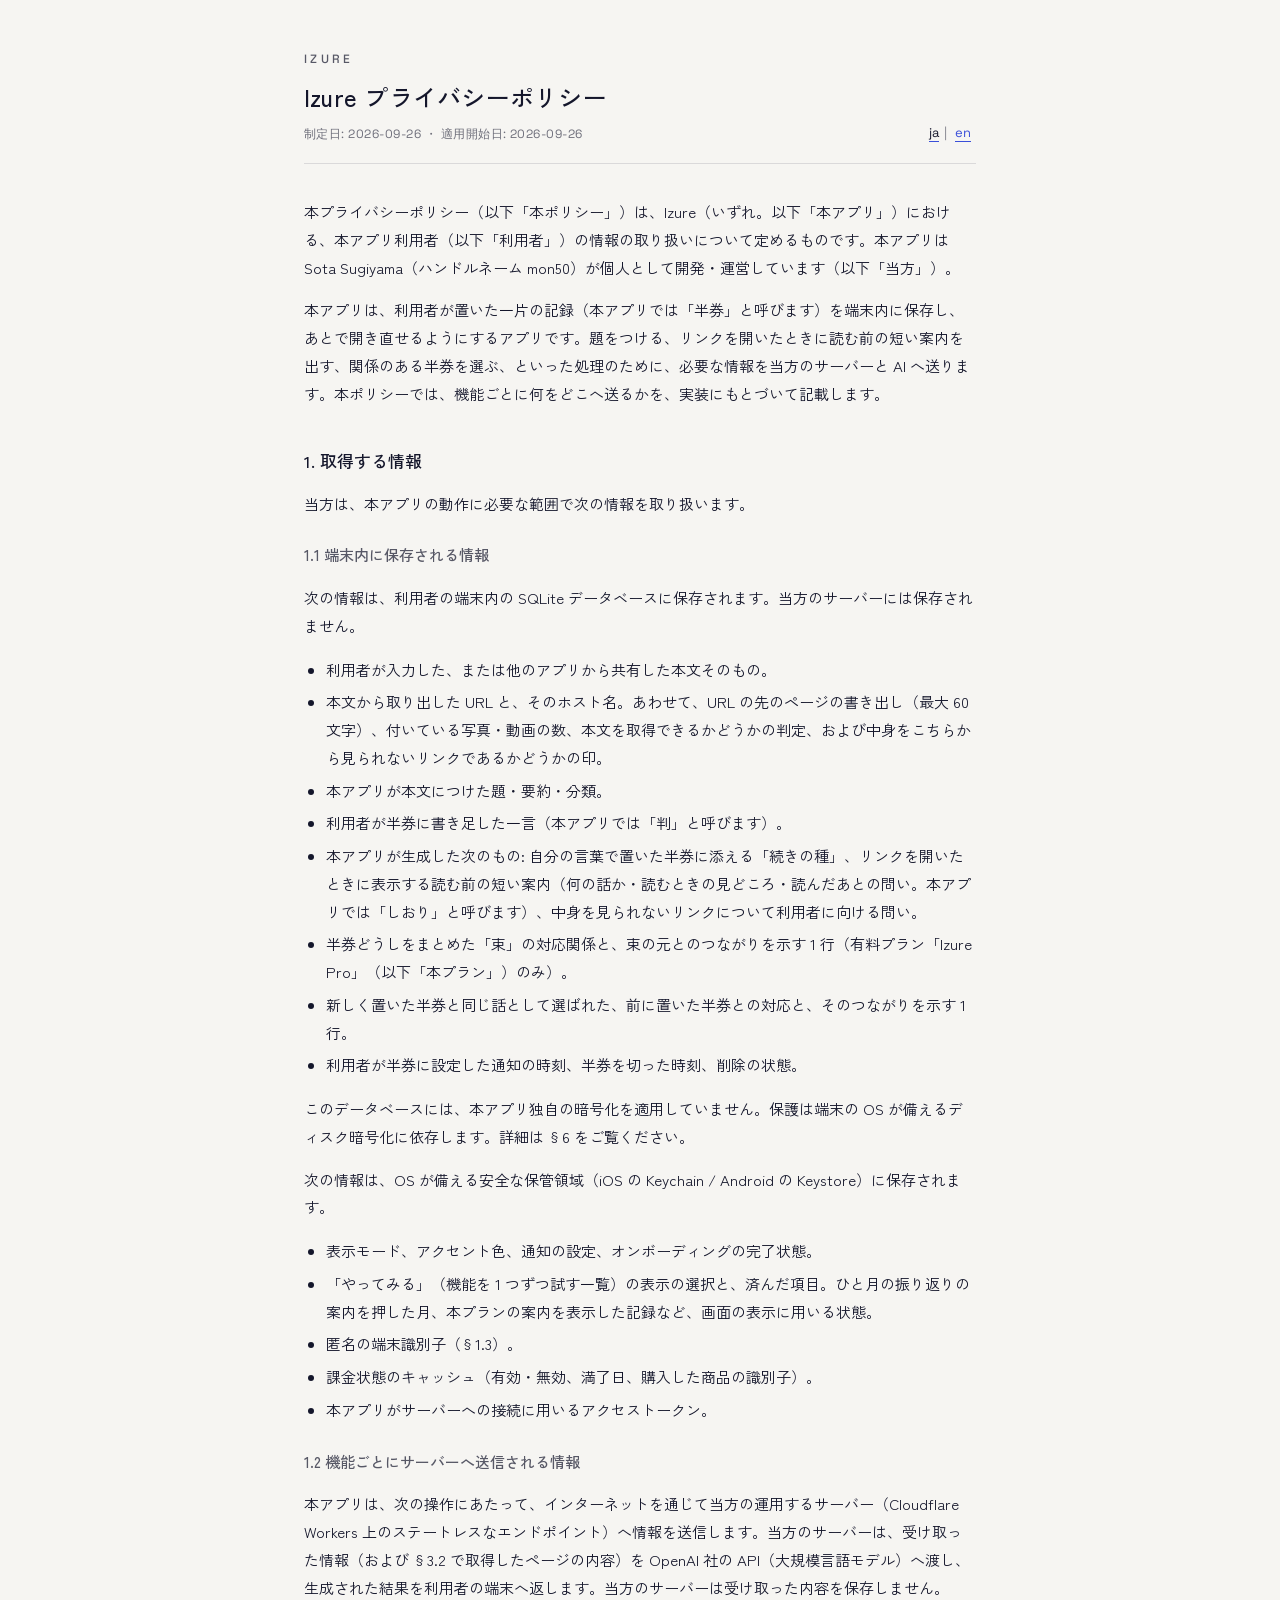
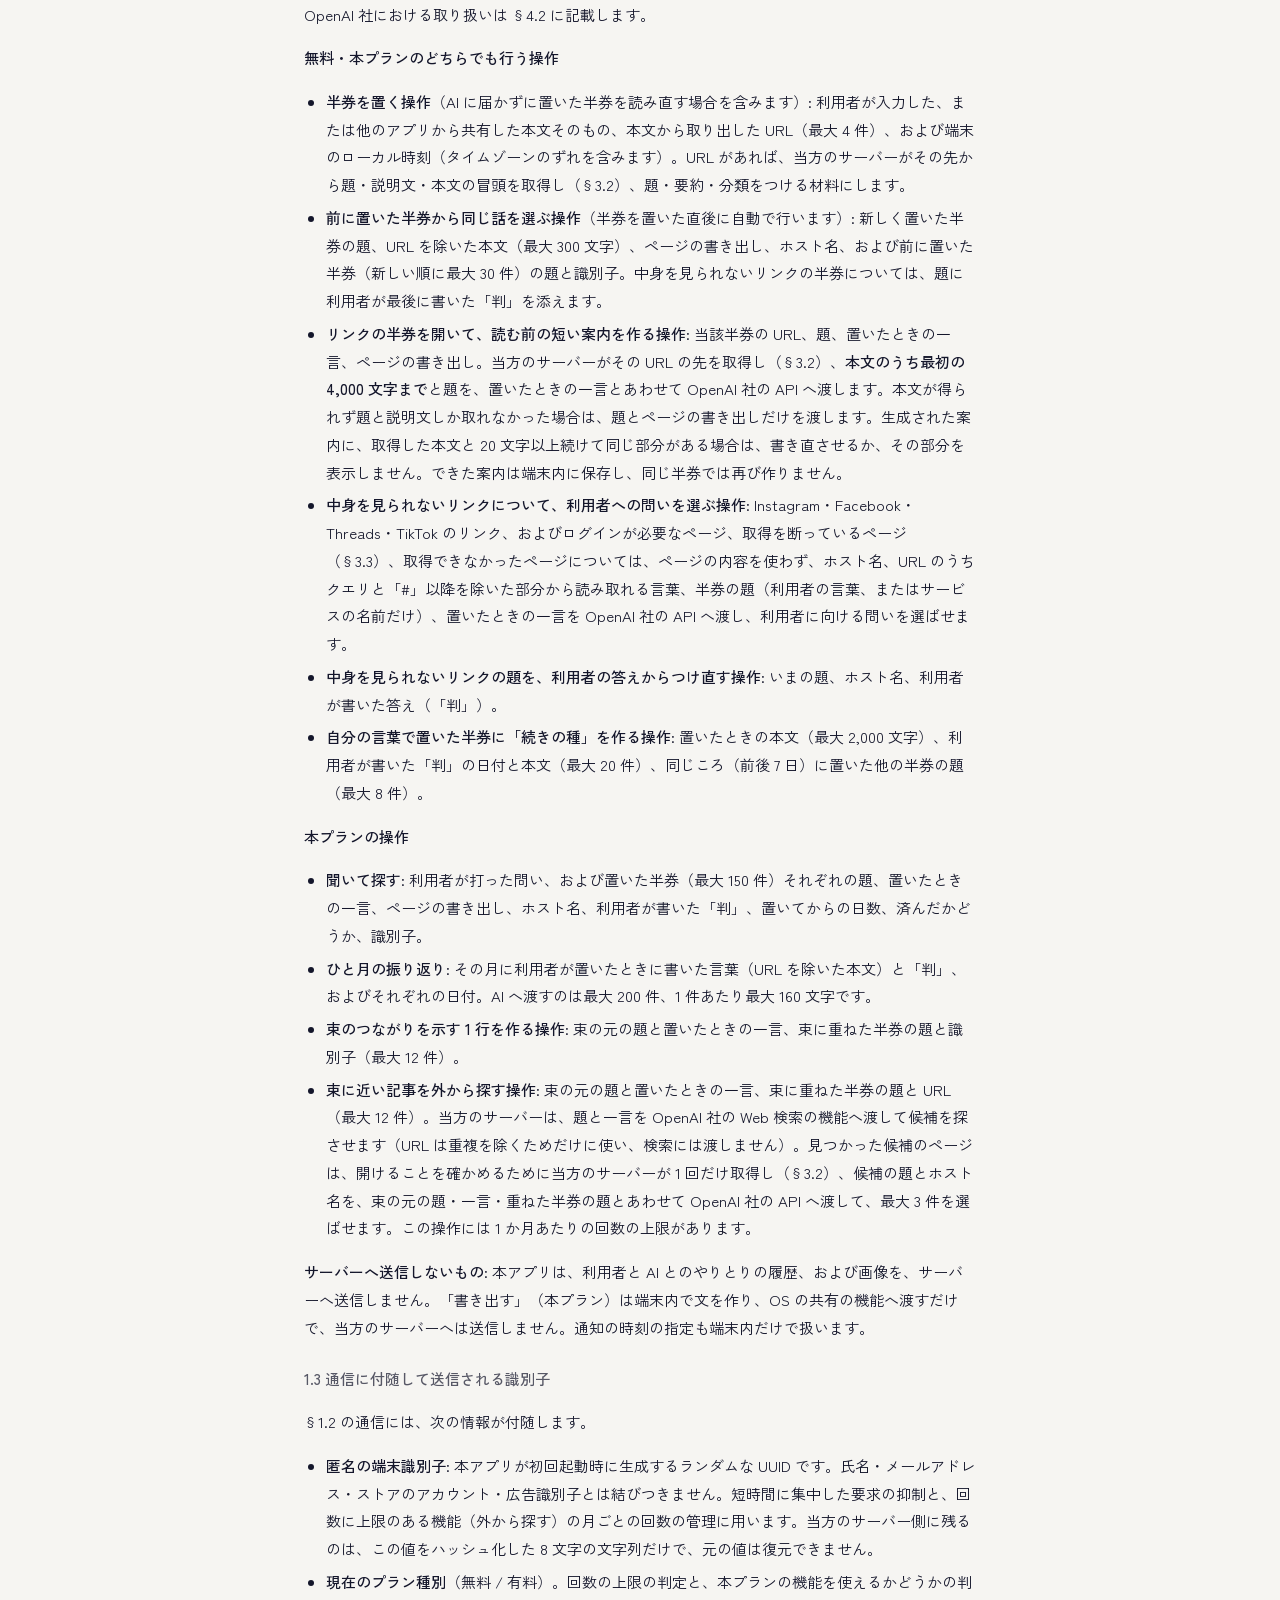
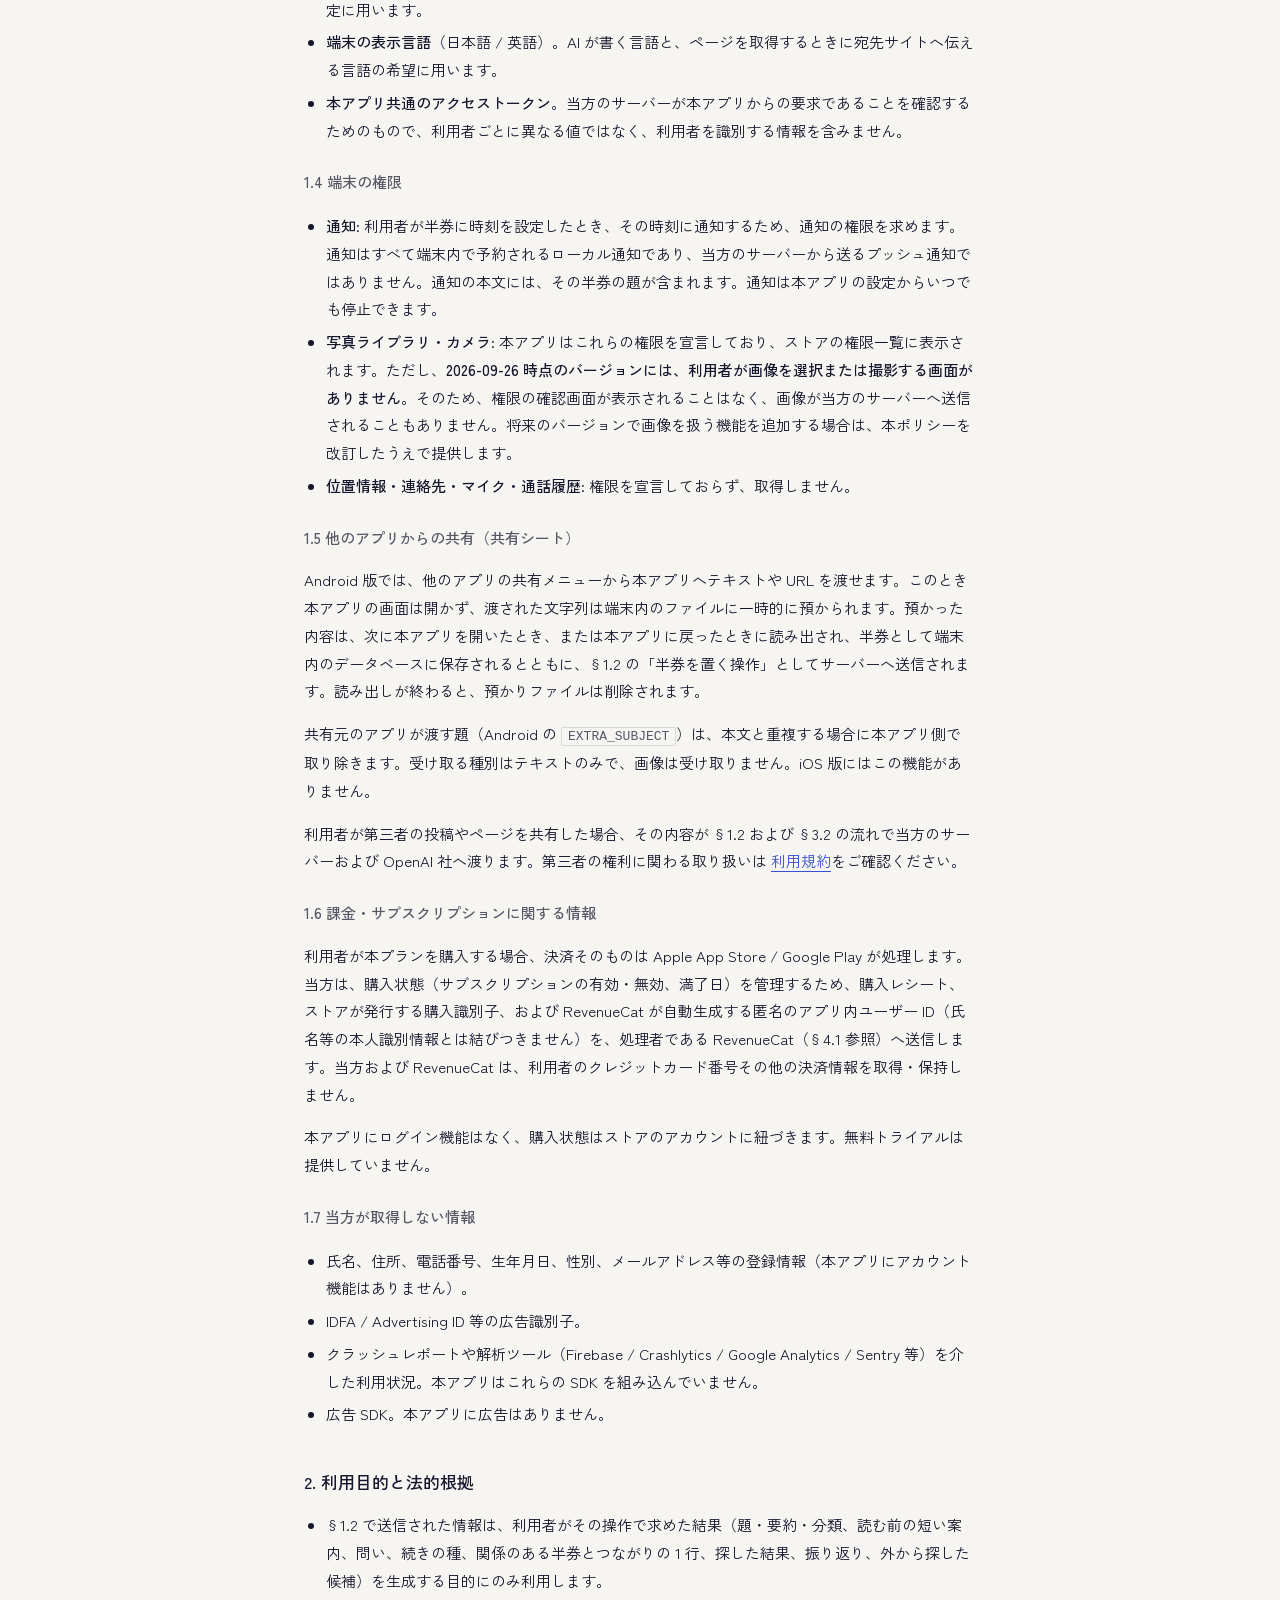
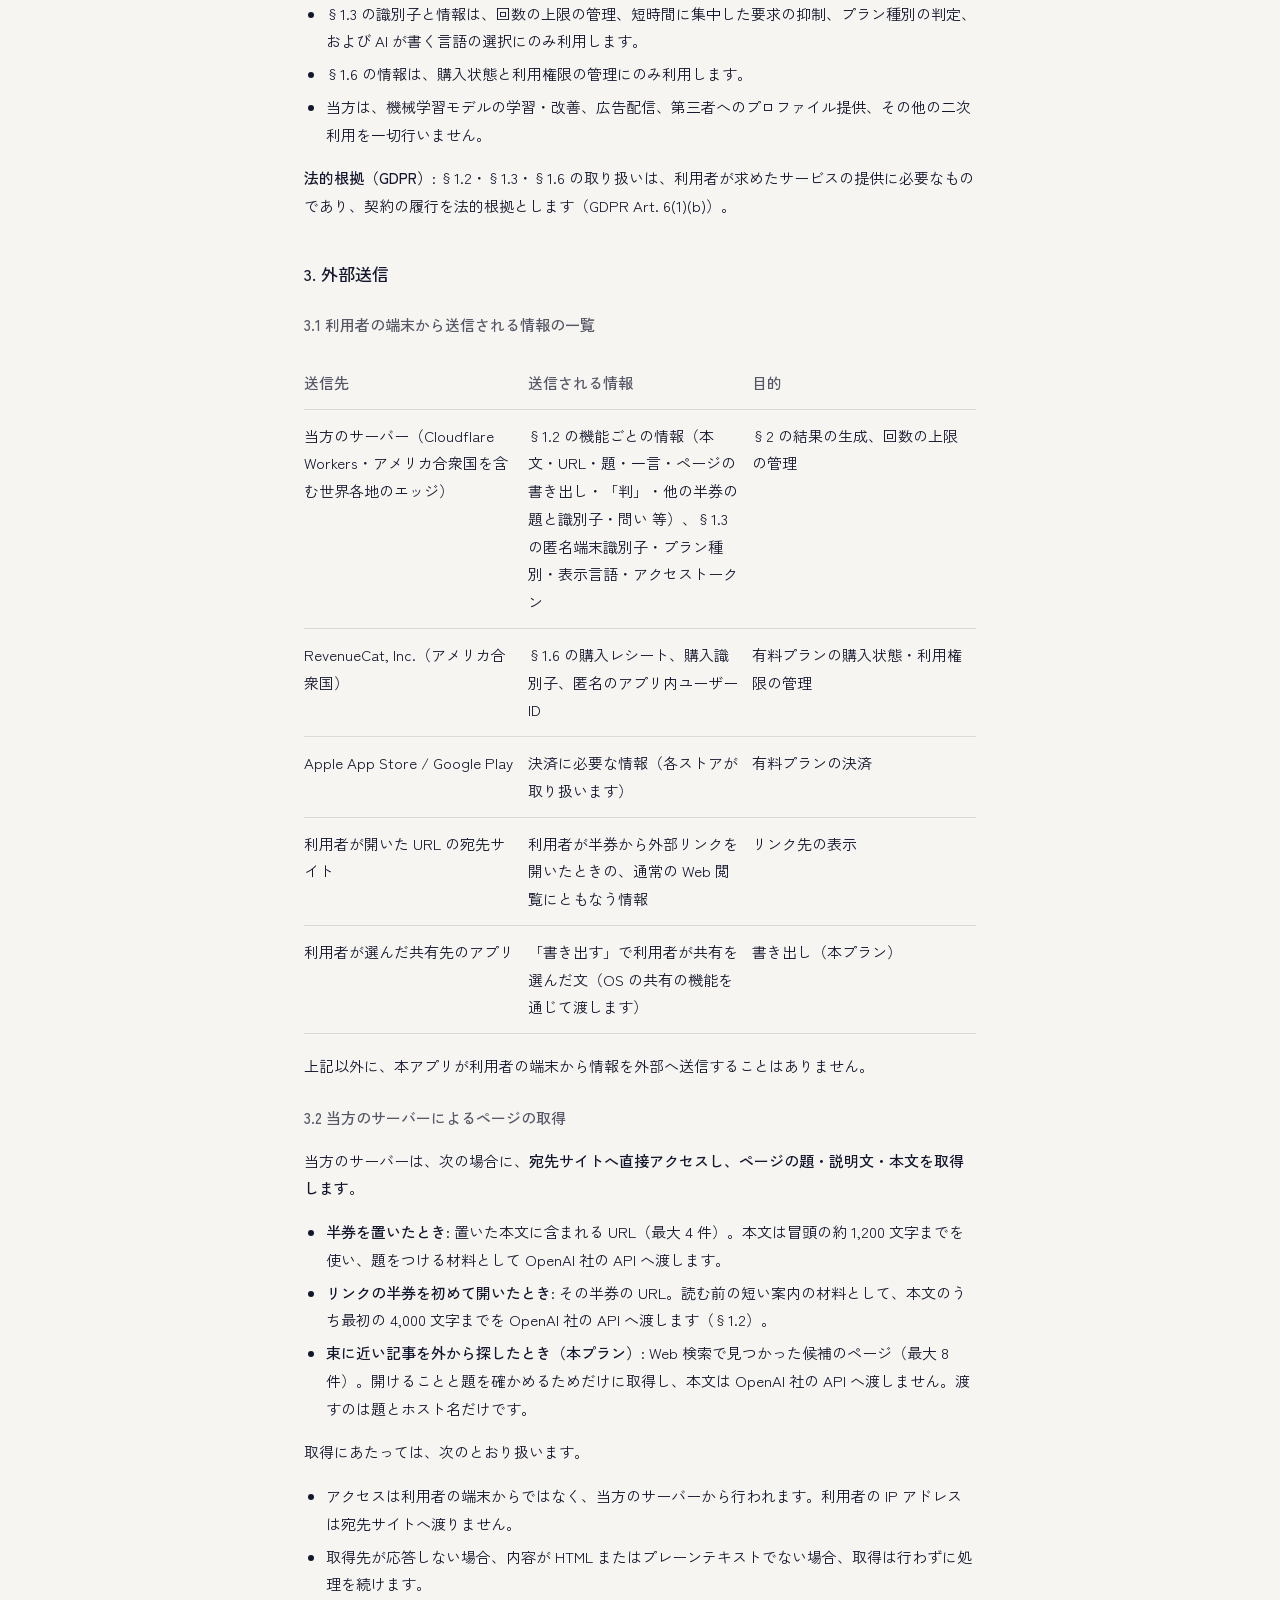
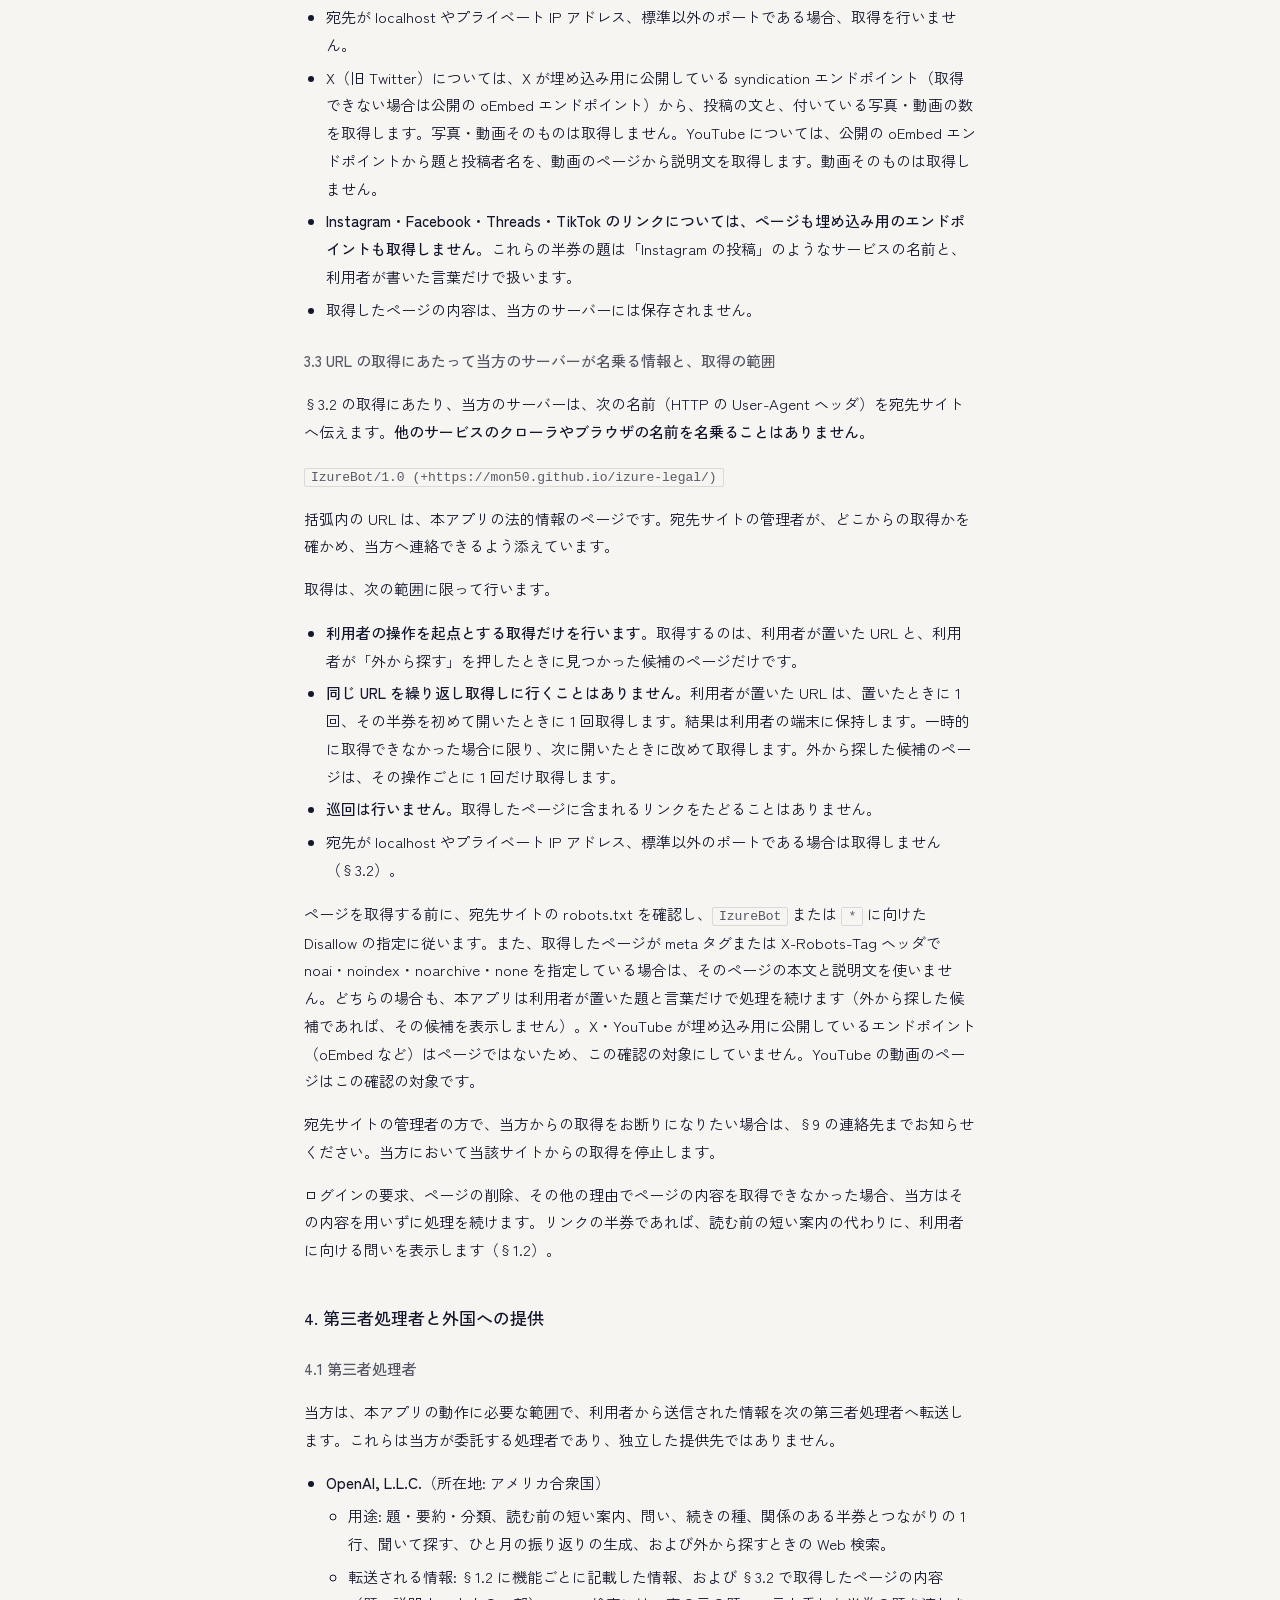
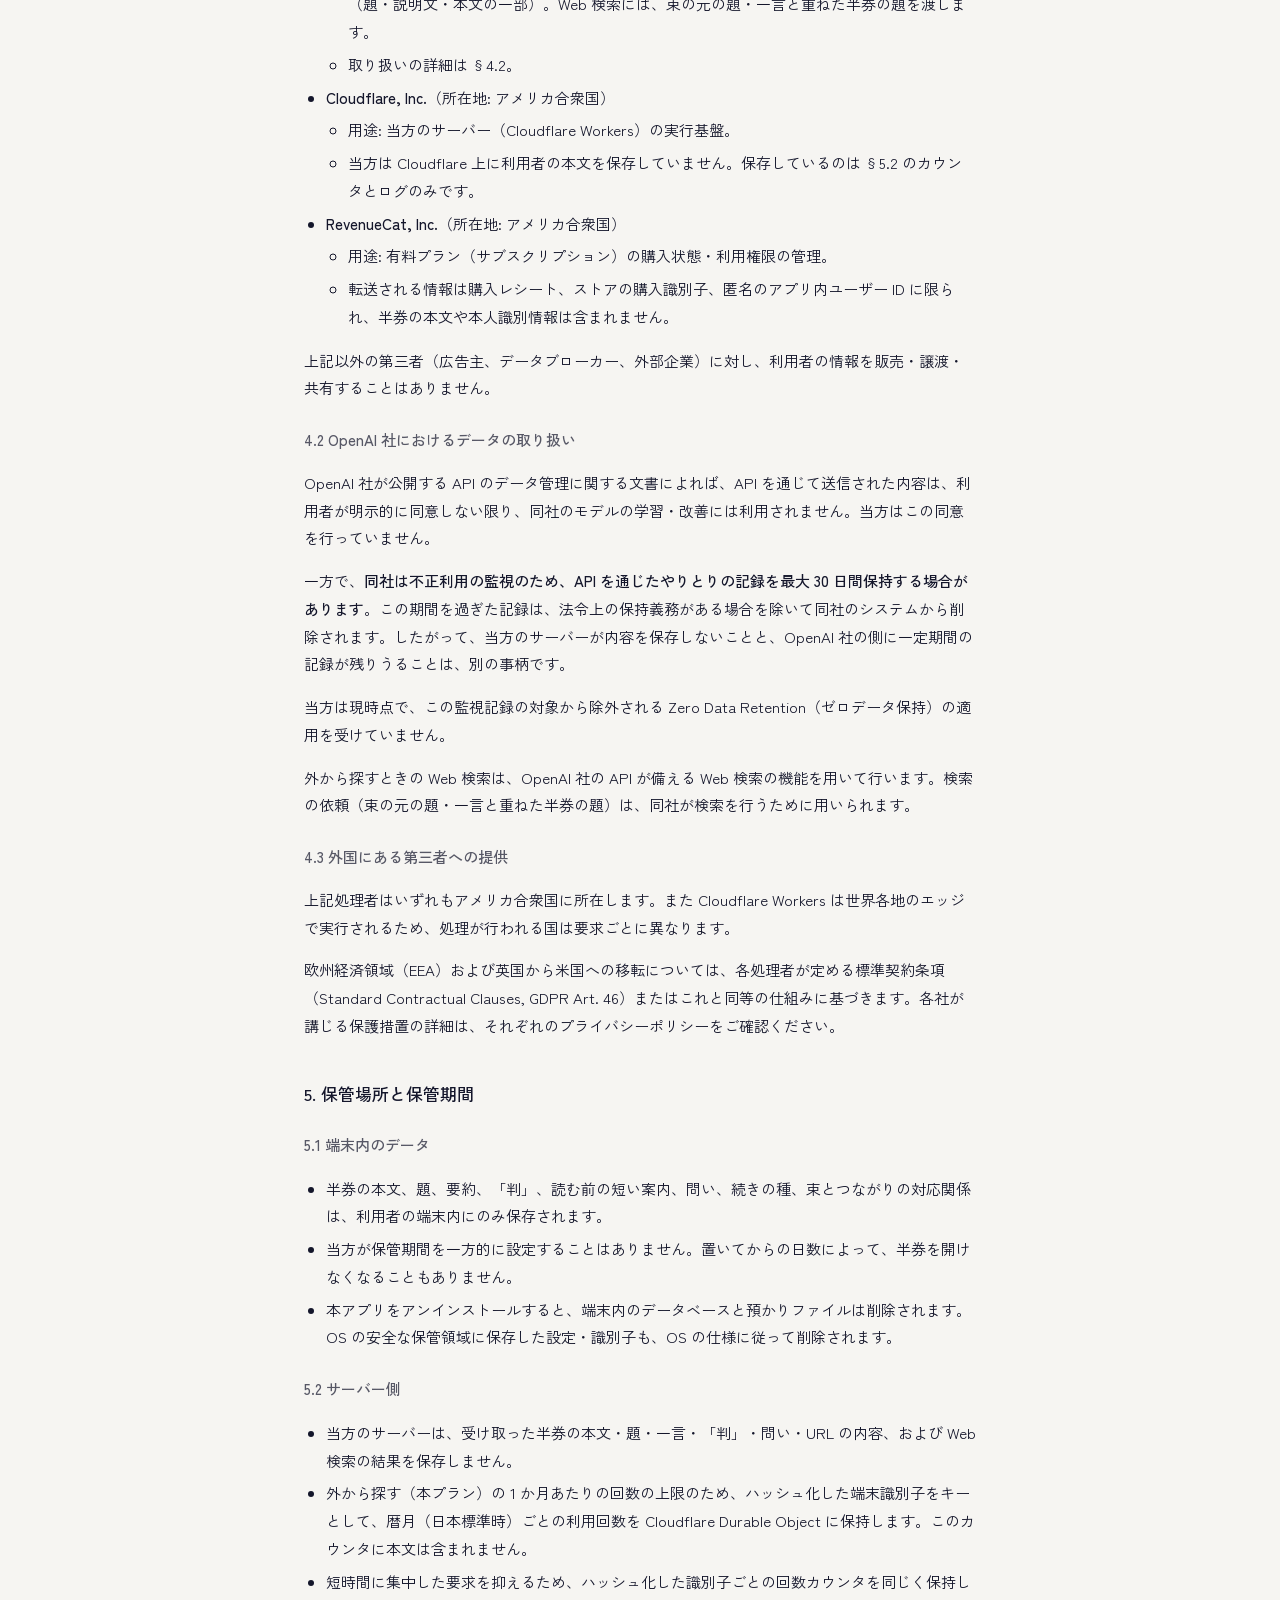
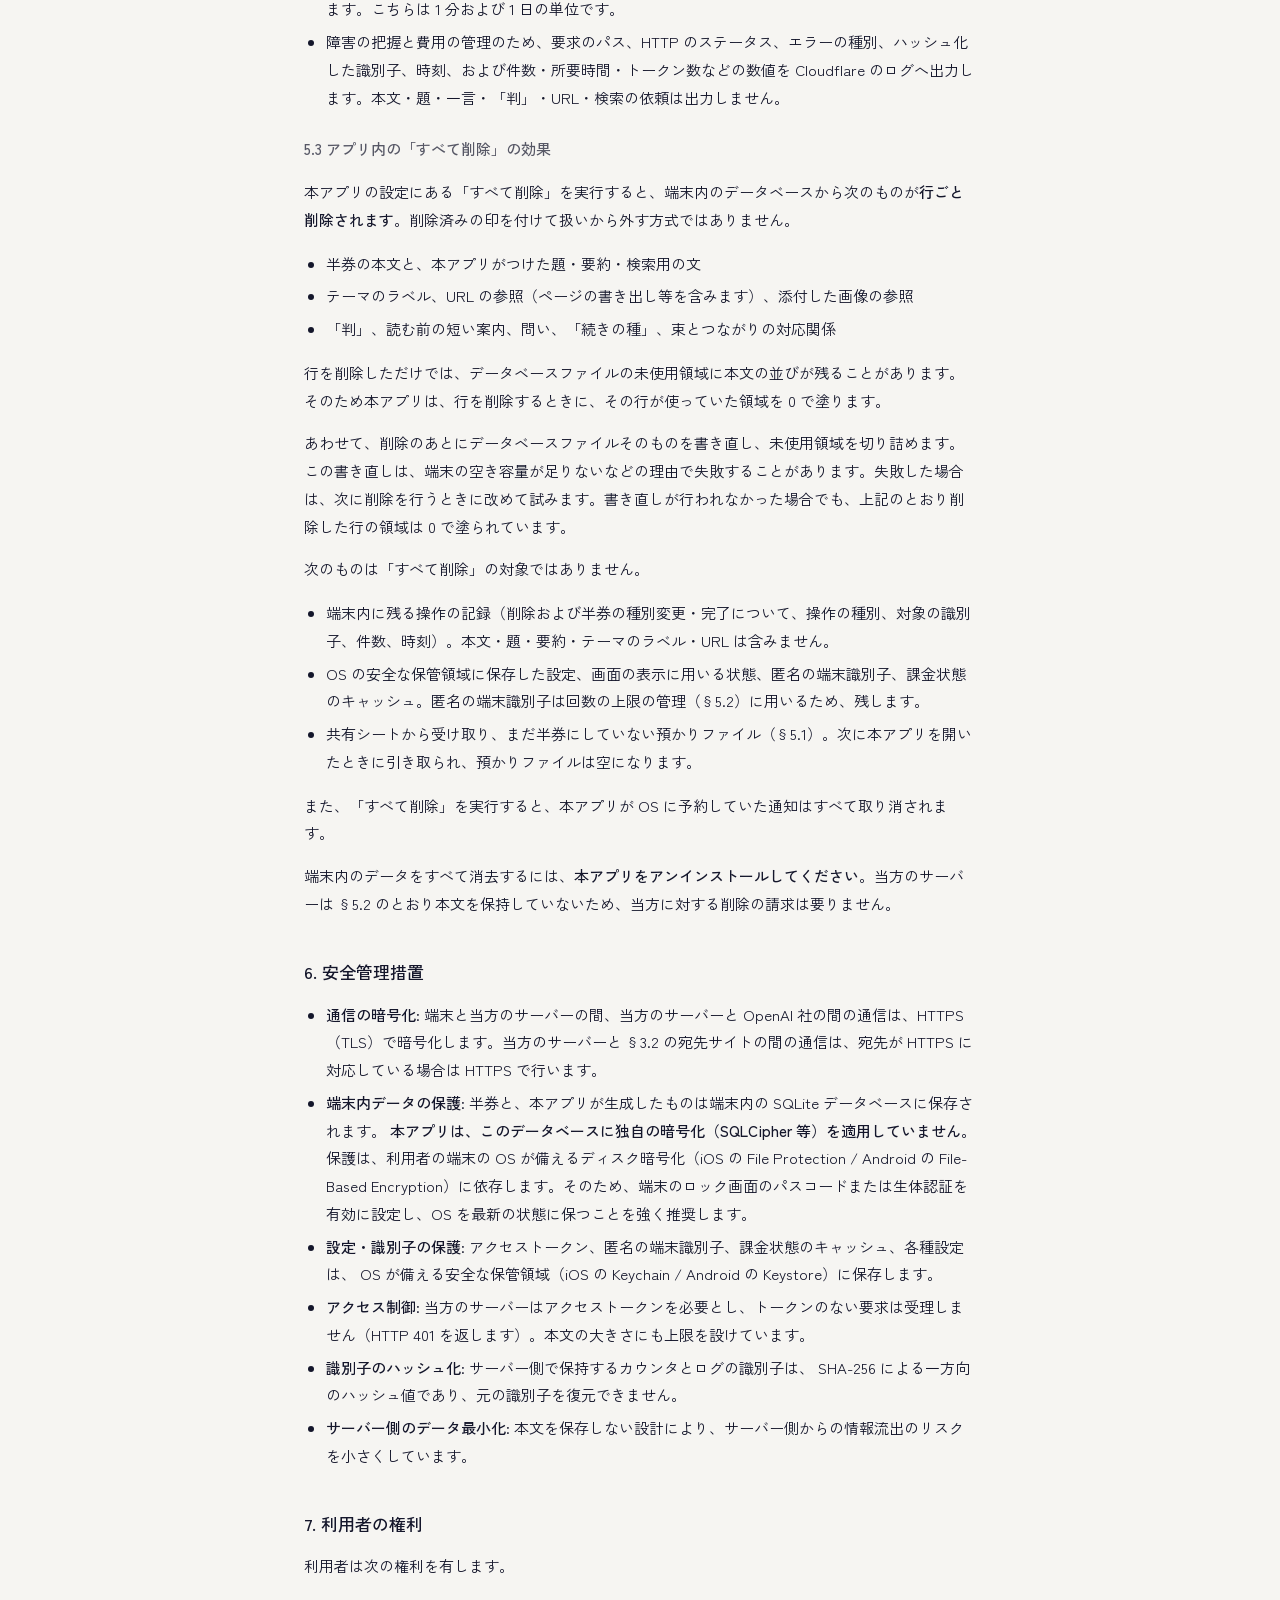
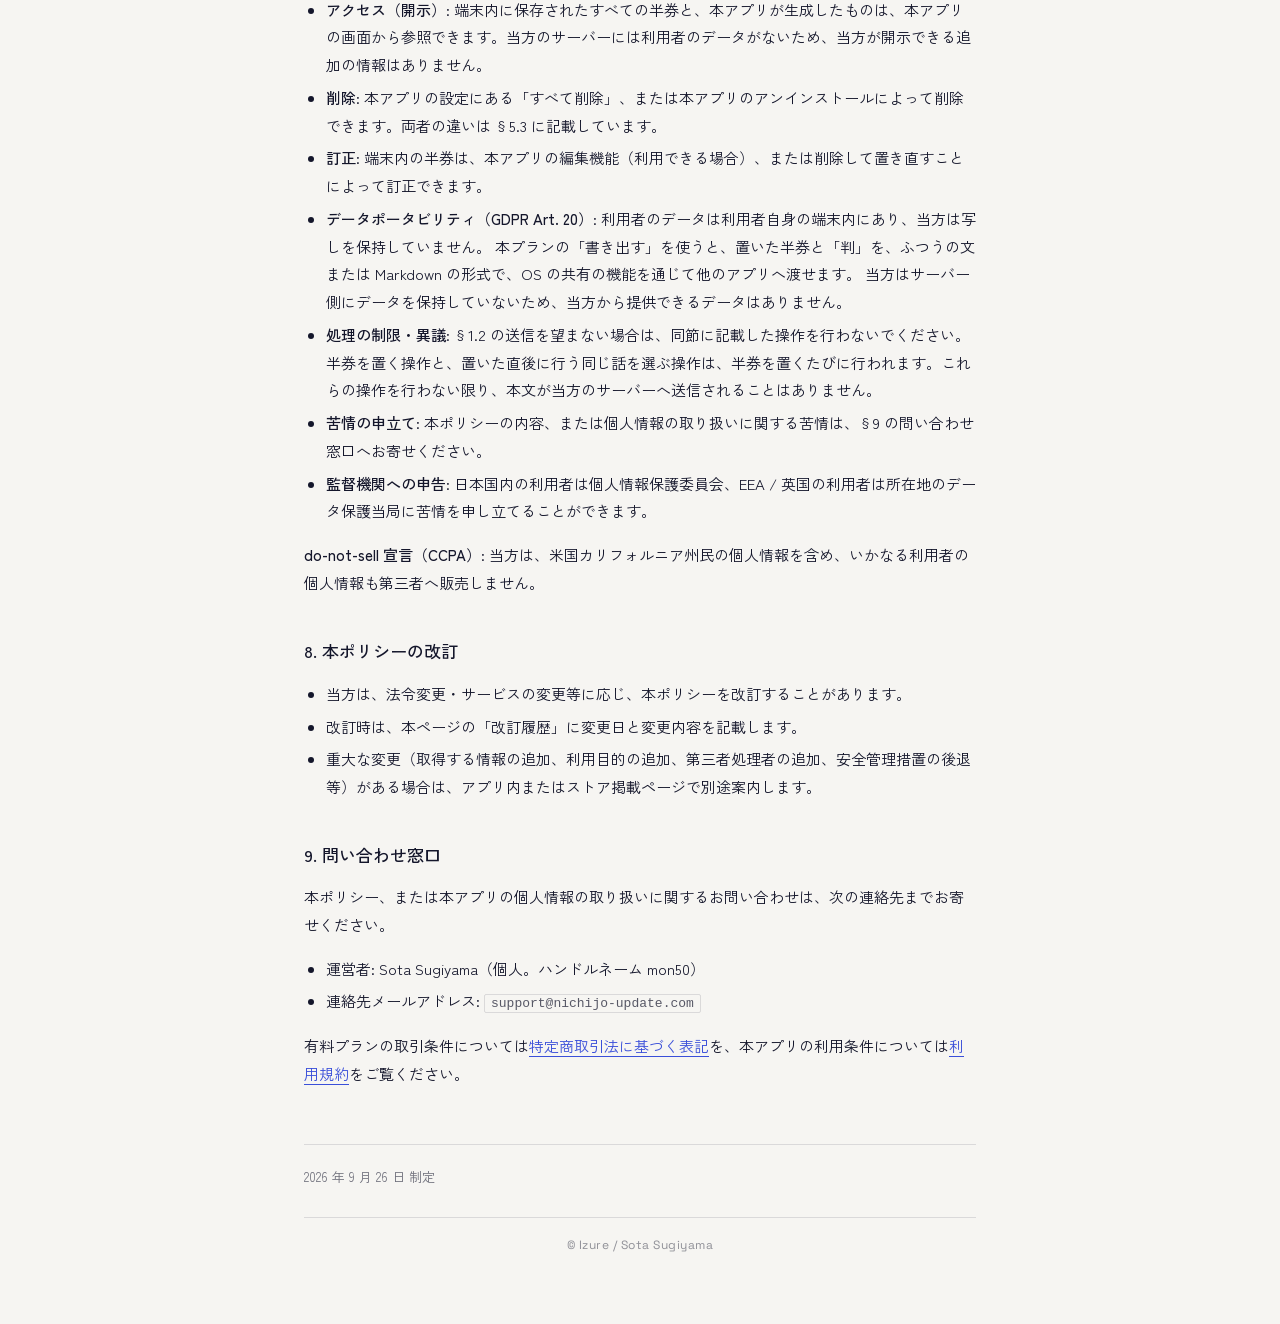
==== commit 3daf343d: "legal: 方針 B に合わせた初版（2026-09-26 制定） しおり・前に置いた・聞いて探す・振り返り・重ねる・外から探すで送る中身を機能ごとに書き、読み物・一緒に掘る・褪せるを外した。 Go" ====
--- a/legal/privacy/ja/index.html
+++ b/legal/privacy/ja/index.html
@@ -9,27 +9,26 @@
   - CCPA（Cal. Civ. Code §§1798.100–1798.199）— do-not-sell の明示
   - Apple App Store Review Guideline 5.1 / Google Play Developer Policy
 
-  記述の根拠（2026-09-22 時点の実装。aidlc-docs/legal-renewal/03_facts.md に path:line 付きで一覧）:
-  - 送信先と送信情報: worker/index.ts / src/server/api/catchup-use-case.ts / src/app-shell/composition-root.ts
+  記述の根拠（2026-09-26 時点の実装。方針 B）:
+  - 送信先と送信情報: worker/index.ts（/capture /shiori /link /catchup(seeds) /retitle /find /reflect /stack-why /stack-find）
+    / ai-backend/{shiori,link,find,reflect,retitle,stack}-relay.ts / ai-backend/relay-handler.ts（parseCatchUpRelayInput は seeds のみ）
+    / src/server/services/chat-orchestrator.ts（capturePromptFor: URL 最大 4、直近の会話は送らない）/ src/app-shell/composition-root.ts（ヘッダ）
+  - しおり: ai-backend/shiori-relay.ts（本文 4,000 字まで・写しの確認 20 字）/ src/server/api/shiori-use-case.ts（端末の memory_shiori に残す）
+  - 見られないリンク: ai-backend/unseen-link.ts（Instagram・Facebook・Threads・TikTok は取得しない。問いの材料は host・クエリを落とした URL の言葉・題・一言）
+  - 外から探す: ai-backend/openai-llm-client.ts searchWeb（OpenAI web search）/ worker の /stack-find（開けるかを 1 回取得して確かめる。robots・meta に従う）/ 月の上限 QUOTA_WEB_SEARCH_PRO_MAX
   - 端末内保存: src/adapters/storage/schema.ts / src/adapters/config/secure-store-*.ts
-  - 暗号化の状態: src/adapters/storage/expo-sqlite-database-factory.ts:22-26（os-disk-encryption-fallback）
-  - すべて削除の挙動: src/adapters/storage/drizzle-storage-adapter.ts:1223-1260（物理削除 + VACUUM）
-  - 旧版の残りの消去: src/adapters/storage/migrations.ts の 0018_purge_soft_deleted_rows
+  - 暗号化の状態: src/adapters/storage/expo-sqlite-database-factory.ts（os-disk-encryption-fallback, secure_delete = ON）
+  - すべて削除の挙動: src/adapters/storage/drizzle-storage-adapter.ts deleteAllUserData（物理削除 + VACUUM）
+  - 旧版の残りの消去: src/adapters/storage/migrations.ts の 0018_purge_soft_deleted_rows / 0026_drop_memory_catchups / 0027_drop_memory_digs
   - 予約通知の取り消し: src/features/today/delete-all-flow.ts
-  - URL 取得: ai-backend/url-context.ts
+  - URL 取得: ai-backend/url-context.ts / ai-backend/robots.ts
   - 共有シート: plugins/with-share-receiver.cjs / src/features/share/share-inbox.ts
+  - 書き出す: src/features/export/export-share.ts（端末内で作り OS の共有へ渡す。サーバーへは送らない）
   - 課金: src/billing/revenuecat-billing-adapter.ts
 
-  - 動画・画像の書き起こし（2026-09-23 追加）: ai-backend/media-reader.ts（Gemini generateContent。
-    YouTube は URL を fileData で渡し endOffset 3600s、X は syndication の mediaDetails を
-    pbs.twimg.com / video.twimg.com から取って inlineData で渡す）/ worker/index.ts（Pro だけ。free は locked）
-  出典: Gemini API Additional Terms of Service https://ai.google.dev/gemini-api/terms （2026-09-23 確認）
-  - Paid Services: "Google doesn't use your prompts ... or responses to improve our products"
-  - "Google logs prompts and responses for a limited period of time, solely for detecting and preventing
-    violations of the Prohibited Use Policy and any required legal or regulatory disclosures."（日数の明記なし）
-  - "may be stored transiently or cached in any country in which Google or its agents maintain facilities"
-  - Age Requirements: 18 歳未満が使う見込みのあるアプリでの利用を禁じる → 利用規約 §3 を 18 歳以上に改めた
-  運用上の前提: Gemini の鍵は課金を有効にした Cloud プロジェクトで発行する（Unpaid Services は学習に使われうる）。
+  2026-09-26: Gemini（ai-backend/media-reader.ts）は利用者のデータの処理に使わなくなった。置くときの判定は probe（Gemini を呼ばない）で、
+  しおり・外から探すは media を渡さない。/canary の週 1 回の確認だけが、作者が選んだ公開動画 1 本を Gemini に渡す（利用者のデータを含まない）。
+  そのため第三者処理者から Google LLC を外した。
   プラン名「Izure Pro」は仮置き。確定後に一括で差し替える。
 -->
 <html lang="ja">
@@ -46,7 +45,7 @@
         <div>
           <span class="mark">IZURE</span>
           <h1>Izure プライバシーポリシー</h1>
-          <div class="sub">最終更新日: 2026-09-23 ・ 適用開始日: 2026-09-23</div>
+          <div class="sub">制定日: 2026-09-26 ・ 適用開始日: 2026-09-26</div>
         </div>
         <nav class="lang">
           <a href="../ja/" class="active">ja</a>|
@@ -58,7 +57,7 @@
         本プライバシーポリシー（以下「本ポリシー」）は、Izure（いずれ。以下「本アプリ」）における、本アプリ利用者（以下「利用者」）の情報の取り扱いについて定めるものです。本アプリは Sota Sugiyama（ハンドルネーム mon50）が個人として開発・運営しています（以下「当方」）。
       </p>
       <p>
-        本アプリは、利用者が置いた一片の記録（本アプリでは「半券」と呼びます）を端末内に保存し、利用者が半券を開いたときに、その半券に紐づく材料をもとに読み物を生成します。本ポリシーでは、この動作にあたって何をどこへ送るかを、実装にもとづいて記載します。
+        本アプリは、利用者が置いた一片の記録（本アプリでは「半券」と呼びます）を端末内に保存し、あとで開き直せるようにするアプリです。題をつける、リンクを開いたときに読む前の短い案内を出す、関係のある半券を選ぶ、といった処理のために、必要な情報を当方のサーバーと AI へ送ります。本ポリシーでは、機能ごとに何をどこへ送るかを、実装にもとづいて記載します。
       </p>
 
       <h2>1. 取得する情報</h2>
@@ -69,13 +68,13 @@
       <p>次の情報は、利用者の端末内の SQLite データベースに保存されます。当方のサーバーには保存されません。</p>
       <ul>
         <li>利用者が入力した、または他のアプリから共有した本文そのもの。</li>
-        <li>本文から取り出した URL と、そのホスト名。</li>
+        <li>本文から取り出した URL と、そのホスト名。あわせて、URL の先のページの書き出し（最大 60 文字）、付いている写真・動画の数、本文を取得できるかどうかの判定、および中身をこちらから見られないリンクであるかどうかの印。</li>
         <li>本アプリが本文につけた題・要約・分類。</li>
         <li>利用者が半券に書き足した一言（本アプリでは「判」と呼びます）。</li>
-        <li>本アプリが生成した読み物（catch-up）と「続きの種」、およびその生成に用いたモデル名。</li>
-        <li>半券どうしをまとめた「束」の対応関係。</li>
+        <li>本アプリが生成した次のもの: 自分の言葉で置いた半券に添える「続きの種」、リンクを開いたときに表示する読む前の短い案内（何の話か・読むときの見どころ・読んだあとの問い。本アプリでは「しおり」と呼びます）、中身を見られないリンクについて利用者に向ける問い。</li>
+        <li>半券どうしをまとめた「束」の対応関係と、束の元とのつながりを示す 1 行（有料プラン「Izure Pro」（以下「本プラン」）のみ）。</li>
+        <li>新しく置いた半券と同じ話として選ばれた、前に置いた半券との対応と、そのつながりを示す 1 行。</li>
         <li>利用者が半券に設定した通知の時刻、半券を切った時刻、削除の状態。</li>
-        <li>旧バージョンで作成されたチャット履歴・リマインダーのデータが残っている場合は、それも同じデータベース内にあります。</li>
       </ul>
       <p>
         このデータベースには、本アプリ独自の暗号化を適用していません。保護は端末の OS が備えるディスク暗号化に依存します。詳細は §6 をご覧ください。
@@ -83,45 +82,64 @@
       <p>次の情報は、OS が備える安全な保管領域（iOS の Keychain / Android の Keystore）に保存されます。</p>
       <ul>
         <li>表示モード、アクセント色、通知の設定、オンボーディングの完了状態。</li>
+        <li>「やってみる」（機能を 1 つずつ試す一覧）の表示の選択と、済んだ項目。ひと月の振り返りの案内を押した月、本プランの案内を表示した記録など、画面の表示に用いる状態。</li>
         <li>匿名の端末識別子（§1.3）。</li>
         <li>課金状態のキャッシュ（有効・無効、満了日、購入した商品の識別子）。</li>
         <li>本アプリがサーバーへの接続に用いるアクセストークン。</li>
       </ul>
 
-      <h3>1.2 読み物の生成のためにサーバーへ送信される情報</h3>
-      <p>
-        本アプリは、次の操作にあたって、インターネットを通じて当方の運用するサーバー（Cloudflare Workers 上のステートレスなエンドポイント）へ情報を送信します。
-      </p>
-      <ul>
-        <li>
-          <strong>半券を置く操作</strong>: 利用者が入力した、または他のアプリから共有した本文そのもの、本文から取り出した URL（最大 2 件）、および端末のローカル時刻（タイムゾーンのずれを含みます）。
-        </li>
-        <li>
-          <strong>半券を開いて読み物を生成する操作</strong>: 当該半券の URL と題（単体のとき最大 3 件、束のとき最大 12 件）、置いたときの本文（最大 2,000 文字）、利用者が書いた「判」の日付と本文、
-          <strong>同じころ（前後 7 日）に置いた他の半券の題とその識別子（最大 8 件）</strong>、および束を構成する半券の情報。
-        </li>
-        <li>
-          <strong>「続きの種」を生成する操作</strong>: 置いたときの本文、利用者が書いた「判」、同じころに置いた他の半券の題。
-        </li>
-      </ul>
-      <p>
-        当方のサーバーは、受け取った情報を OpenAI 社の API（大規模言語モデル）へ転送し、生成された結果を利用者の端末へ返します。当方のサーバーは受け取った内容を保存しません。
-        OpenAI 社における取り扱いは §4.2 に記載します。
-      </p>
-      <p>
-        本プランの利用者が、YouTube の動画、または画像・動画の付いた X の投稿を読み物にするときは、当方のサーバーが、その動画の URL、または投稿に付いた画像・動画を Google 社の Gemini API へ渡し、中身を文に書き起こします。書き起こした文は、読み物の材料として OpenAI 社の API へ渡されます（§3.2）。Google 社における取り扱いは §4.3 に記載します。
-      </p>
-      <p>
-        <strong>送信しないもの</strong>: 本アプリは、利用者と AI とのやりとりの履歴、過去に保存した記録の要約、および画像を、サーバーへ送信しません。
+      <h3>1.2 機能ごとにサーバーへ送信される情報</h3>
+      <p>
+        本アプリは、次の操作にあたって、インターネットを通じて当方の運用するサーバー（Cloudflare Workers 上のステートレスなエンドポイント）へ情報を送信します。当方のサーバーは、受け取った情報（および §3.2 で取得したページの内容）を OpenAI 社の API（大規模言語モデル）へ渡し、生成された結果を利用者の端末へ返します。当方のサーバーは受け取った内容を保存しません。OpenAI 社における取り扱いは §4.2 に記載します。
+      </p>
+      <p><strong>無料・本プランのどちらでも行う操作</strong></p>
+      <ul>
+        <li>
+          <strong>半券を置く操作</strong>（AI に届かずに置いた半券を読み直す場合を含みます）: 利用者が入力した、または他のアプリから共有した本文そのもの、本文から取り出した URL（最大 4 件）、および端末のローカル時刻（タイムゾーンのずれを含みます）。URL があれば、当方のサーバーがその先から題・説明文・本文の冒頭を取得し（§3.2）、題・要約・分類をつける材料にします。
+        </li>
+        <li>
+          <strong>前に置いた半券から同じ話を選ぶ操作</strong>（半券を置いた直後に自動で行います）: 新しく置いた半券の題、URL を除いた本文（最大 300 文字）、ページの書き出し、ホスト名、および前に置いた半券（新しい順に最大 30 件）の題と識別子。中身を見られないリンクの半券については、題に利用者が最後に書いた「判」を添えます。
+        </li>
+        <li>
+          <strong>リンクの半券を開いて、読む前の短い案内を作る操作</strong>: 当該半券の URL、題、置いたときの一言、ページの書き出し。当方のサーバーがその URL の先を取得し（§3.2）、<strong>本文のうち最初の 4,000 文字まで</strong>と題を、置いたときの一言とあわせて OpenAI 社の API へ渡します。本文が得られず題と説明文しか取れなかった場合は、題とページの書き出しだけを渡します。生成された案内に、取得した本文と 20 文字以上続けて同じ部分がある場合は、書き直させるか、その部分を表示しません。できた案内は端末内に保存し、同じ半券では再び作りません。
+        </li>
+        <li>
+          <strong>中身を見られないリンクについて、利用者への問いを選ぶ操作</strong>: Instagram・Facebook・Threads・TikTok のリンク、およびログインが必要なページ、取得を断っているページ（§3.3）、取得できなかったページについては、ページの内容を使わず、ホスト名、URL のうちクエリと「#」以降を除いた部分から読み取れる言葉、半券の題（利用者の言葉、またはサービスの名前だけ）、置いたときの一言を OpenAI 社の API へ渡し、利用者に向ける問いを選ばせます。
+        </li>
+        <li>
+          <strong>中身を見られないリンクの題を、利用者の答えからつけ直す操作</strong>: いまの題、ホスト名、利用者が書いた答え（「判」）。
+        </li>
+        <li>
+          <strong>自分の言葉で置いた半券に「続きの種」を作る操作</strong>: 置いたときの本文（最大 2,000 文字）、利用者が書いた「判」の日付と本文（最大 20 件）、同じころ（前後 7 日）に置いた他の半券の題（最大 8 件）。
+        </li>
+      </ul>
+      <p><strong>本プランの操作</strong></p>
+      <ul>
+        <li>
+          <strong>聞いて探す</strong>: 利用者が打った問い、および置いた半券（最大 150 件）それぞれの題、置いたときの一言、ページの書き出し、ホスト名、利用者が書いた「判」、置いてからの日数、済んだかどうか、識別子。
+        </li>
+        <li>
+          <strong>ひと月の振り返り</strong>: その月に利用者が置いたときに書いた言葉（URL を除いた本文）と「判」、およびそれぞれの日付。AI へ渡すのは最大 200 件、1 件あたり最大 160 文字です。
+        </li>
+        <li>
+          <strong>束のつながりを示す 1 行を作る操作</strong>: 束の元の題と置いたときの一言、束に重ねた半券の題と識別子（最大 12 件）。
+        </li>
+        <li>
+          <strong>束に近い記事を外から探す操作</strong>: 束の元の題と置いたときの一言、束に重ねた半券の題と URL（最大 12 件）。当方のサーバーは、題と一言を OpenAI 社の Web 検索の機能へ渡して候補を探させます（URL は重複を除くためだけに使い、検索には渡しません）。見つかった候補のページは、開けることを確かめるために当方のサーバーが 1 回だけ取得し（§3.2）、候補の題とホスト名を、束の元の題・一言・重ねた半券の題とあわせて OpenAI 社の API へ渡して、最大 3 件を選ばせます。この操作には 1 か月あたりの回数の上限があります。
+        </li>
+      </ul>
+      <p>
+        <strong>サーバーへ送信しないもの</strong>: 本アプリは、利用者と AI とのやりとりの履歴、および画像を、サーバーへ送信しません。「書き出す」（本プラン）は端末内で文を作り、OS の共有の機能へ渡すだけで、当方のサーバーへは送信しません。通知の時刻の指定も端末内だけで扱います。
       </p>
 
       <h3>1.3 通信に付随して送信される識別子</h3>
       <p>§1.2 の通信には、次の情報が付随します。</p>
       <ul>
         <li>
-          <strong>匿名の端末識別子</strong>: 本アプリが初回起動時に生成するランダムな UUID です。氏名・メールアドレス・ストアのアカウント・広告識別子とは結びつきません。無料枠の回数制限と、短時間に集中した要求の抑制のために用います。当方のサーバー側に残るのは、この値をハッシュ化した 8 文字の文字列だけで、元の値は復元できません。
-        </li>
-        <li><strong>現在のプラン種別</strong>（無料 / 有料）。無料枠の回数制限の判定に用います。</li>
+          <strong>匿名の端末識別子</strong>: 本アプリが初回起動時に生成するランダムな UUID です。氏名・メールアドレス・ストアのアカウント・広告識別子とは結びつきません。短時間に集中した要求の抑制と、回数に上限のある機能（外から探す）の月ごとの回数の管理に用います。当方のサーバー側に残るのは、この値をハッシュ化した 8 文字の文字列だけで、元の値は復元できません。
+        </li>
+        <li><strong>現在のプラン種別</strong>（無料 / 有料）。回数の上限の判定と、本プランの機能を使えるかどうかの判定に用います。</li>
+        <li><strong>端末の表示言語</strong>（日本語 / 英語）。AI が書く言語と、ページを取得するときに宛先サイトへ伝える言語の希望に用います。</li>
         <li>
           <strong>本アプリ共通のアクセストークン</strong>。当方のサーバーが本アプリからの要求であることを確認するためのもので、利用者ごとに異なる値ではなく、利用者を識別する情報を含みません。
         </li>
@@ -133,7 +151,7 @@
           <strong>通知</strong>: 利用者が半券に時刻を設定したとき、その時刻に通知するため、通知の権限を求めます。通知はすべて端末内で予約されるローカル通知であり、当方のサーバーから送るプッシュ通知ではありません。通知の本文には、その半券の題が含まれます。通知は本アプリの設定からいつでも停止できます。
         </li>
         <li>
-          <strong>写真ライブラリ・カメラ</strong>: 本アプリはこれらの権限を宣言しており、ストアの権限一覧に表示されます。ただし、<strong>2026-09-22 時点のバージョンには、利用者が画像を選択または撮影する画面がありません</strong>。そのため、権限の確認画面が表示されることはなく、画像が当方のサーバーへ送信されることもありません。将来のバージョンで画像を扱う機能を追加する場合は、本ポリシーを改訂したうえで提供します。
+          <strong>写真ライブラリ・カメラ</strong>: 本アプリはこれらの権限を宣言しており、ストアの権限一覧に表示されます。ただし、<strong>2026-09-26 時点のバージョンには、利用者が画像を選択または撮影する画面がありません</strong>。そのため、権限の確認画面が表示されることはなく、画像が当方のサーバーへ送信されることもありません。将来のバージョンで画像を扱う機能を追加する場合は、本ポリシーを改訂したうえで提供します。
         </li>
         <li><strong>位置情報・連絡先・マイク・通話履歴</strong>: 権限を宣言しておらず、取得しません。</li>
       </ul>
@@ -152,7 +170,7 @@
 
       <h3>1.6 課金・サブスクリプションに関する情報</h3>
       <p>
-        利用者が有料プラン「Izure Pro」を購入する場合、決済そのものは Apple App Store / Google Play が処理します。当方は、購入状態（サブスクリプションの有効・無効、満了日）を管理するため、購入レシート、ストアが発行する購入識別子、および RevenueCat が自動生成する匿名のアプリ内ユーザー ID（氏名等の本人識別情報とは結びつきません）を、処理者である RevenueCat（§4.1 参照）へ送信します。当方および RevenueCat は、利用者のクレジットカード番号その他の決済情報を取得・保持しません。
+        利用者が本プランを購入する場合、決済そのものは Apple App Store / Google Play が処理します。当方は、購入状態（サブスクリプションの有効・無効、満了日）を管理するため、購入レシート、ストアが発行する購入識別子、および RevenueCat が自動生成する匿名のアプリ内ユーザー ID（氏名等の本人識別情報とは結びつきません）を、処理者である RevenueCat（§4.1 参照）へ送信します。当方および RevenueCat は、利用者のクレジットカード番号その他の決済情報を取得・保持しません。
       </p>
       <p>本アプリにログイン機能はなく、購入状態はストアのアカウントに紐づきます。無料トライアルは提供していません。</p>
 
@@ -167,8 +185,8 @@
       <h2>2. 利用目的と法的根拠</h2>
       <!-- 個人情報保護法 第 18 条（利用目的の特定 / 通知）/ GDPR Art. 6(1)(b) -->
       <ul>
-        <li>§1.2 で送信された情報は、利用者へ示す読み物・題・要約を生成する目的にのみ利用します。</li>
-        <li>§1.3 の識別子は、無料枠の回数制限、短時間に集中した要求の抑制、およびプラン種別の判定にのみ利用します。</li>
+        <li>§1.2 で送信された情報は、利用者がその操作で求めた結果（題・要約・分類、読む前の短い案内、問い、続きの種、関係のある半券とつながりの 1 行、探した結果、振り返り、外から探した候補）を生成する目的にのみ利用します。</li>
+        <li>§1.3 の識別子と情報は、回数の上限の管理、短時間に集中した要求の抑制、プラン種別の判定、および AI が書く言語の選択にのみ利用します。</li>
         <li>§1.6 の情報は、購入状態と利用権限の管理にのみ利用します。</li>
         <li>当方は、機械学習モデルの学習・改善、広告配信、第三者へのプロファイル提供、その他の二次利用を一切行いません。</li>
       </ul>
@@ -190,8 +208,8 @@
         </tr>
         <tr>
           <td>当方のサーバー（Cloudflare Workers・アメリカ合衆国を含む世界各地のエッジ）</td>
-          <td>§1.2 の本文・URL・題・「判」・他の半券の題と識別子、§1.3 の匿名端末識別子・プラン種別・アクセストークン</td>
-          <td>読み物・題・要約の生成、無料枠の回数制限</td>
+          <td>§1.2 の機能ごとの情報（本文・URL・題・一言・ページの書き出し・「判」・他の半券の題と識別子・問い 等）、§1.3 の匿名端末識別子・プラン種別・表示言語・アクセストークン</td>
+          <td>§2 の結果の生成、回数の上限の管理</td>
         </tr>
         <tr>
           <td>RevenueCat, Inc.（アメリカ合衆国）</td>
@@ -208,50 +226,56 @@
           <td>利用者が半券から外部リンクを開いたときの、通常の Web 閲覧にともなう情報</td>
           <td>リンク先の表示</td>
         </tr>
+        <tr>
+          <td>利用者が選んだ共有先のアプリ</td>
+          <td>「書き出す」で利用者が共有を選んだ文（OS の共有の機能を通じて渡します）</td>
+          <td>書き出し（本プラン）</td>
+        </tr>
       </table>
       <p>上記以外に、本アプリが利用者の端末から情報を外部へ送信することはありません。</p>
 
-      <h3>3.2 利用者が貼った URL の取得</h3>
-      <p>
-        利用者が置いた本文に URL が含まれている場合、<strong>当方のサーバーが、その URL の宛先サイトへ直接アクセスし、ページの題・説明文・本文を取得します</strong>。取得した内容は、題をつけるため、および読み物を生成するための材料として
-        OpenAI 社の API へ渡されます。
-      </p>
+      <h3>3.2 当方のサーバーによるページの取得</h3>
+      <p>
+        当方のサーバーは、次の場合に、<strong>宛先サイトへ直接アクセスし、ページの題・説明文・本文を取得します</strong>。
+      </p>
+      <ul>
+        <li><strong>半券を置いたとき</strong>: 置いた本文に含まれる URL（最大 4 件）。本文は冒頭の約 1,200 文字までを使い、題をつける材料として OpenAI 社の API へ渡します。</li>
+        <li><strong>リンクの半券を初めて開いたとき</strong>: その半券の URL。読む前の短い案内の材料として、本文のうち最初の 4,000 文字までを OpenAI 社の API へ渡します（§1.2）。</li>
+        <li><strong>束に近い記事を外から探したとき（本プラン）</strong>: Web 検索で見つかった候補のページ（最大 8 件）。開けることと題を確かめるためだけに取得し、本文は OpenAI 社の API へ渡しません。渡すのは題とホスト名だけです。</li>
+      </ul>
+      <p>取得にあたっては、次のとおり扱います。</p>
       <ul>
         <li>アクセスは利用者の端末からではなく、当方のサーバーから行われます。利用者の IP アドレスは宛先サイトへ渡りません。</li>
-        <li>半券を置くときは最大 2 件、読み物を生成するときは最大 3 件（束のときは最大 12 件）の URL を取得します。</li>
-        <li>取得する本文の長さには上限を設けています（半券を置くときは約 1,200 文字、読み物を生成するときは最大 24,000 文字）。</li>
         <li>取得先が応答しない場合、内容が HTML またはプレーンテキストでない場合、取得は行わずに処理を続けます。</li>
         <li>宛先が localhost やプライベート IP アドレス、標準以外のポートである場合、取得を行いません。</li>
-        <li>X（旧 Twitter）については公開の syndication エンドポイント（取得できない場合は公開の oEmbed エンドポイント）、YouTube については公開の oEmbed エンドポイントを用います。</li>
-        <li>
-          <strong>動画・画像の書き起こし（本プランのみ）</strong>: 本プランの利用者が読み物を生成するときに限り、YouTube の動画については、その URL を Google 社の Gemini API へ渡し、Google 社が動画を読み込みます（最初の 60 分まで）。X の投稿に付いた画像・動画については、当方のサーバーが X の配信元（pbs.twimg.com / video.twimg.com）から取得して Gemini API へ渡します（動画は 10 分以内のものに限ります）。半券を置くときには、書き起こしは行いません。
-        </li>
-        <li>取得したページの内容、画像・動画、および書き起こした文は、当方のサーバーには保存されません。</li>
+        <li>X（旧 Twitter）については、X が埋め込み用に公開している syndication エンドポイント（取得できない場合は公開の oEmbed エンドポイント）から、投稿の文と、付いている写真・動画の数を取得します。写真・動画そのものは取得しません。YouTube については、公開の oEmbed エンドポイントから題と投稿者名を、動画のページから説明文を取得します。動画そのものは取得しません。</li>
+        <li><strong>Instagram・Facebook・Threads・TikTok のリンクについては、ページも埋め込み用のエンドポイントも取得しません。</strong>これらの半券の題は「Instagram の投稿」のようなサービスの名前と、利用者が書いた言葉だけで扱います。</li>
+        <li>取得したページの内容は、当方のサーバーには保存されません。</li>
       </ul>
 
       <h3>3.3 URL の取得にあたって当方のサーバーが名乗る情報と、取得の範囲</h3>
       <p>
         §3.2 の取得にあたり、当方のサーバーは、次の名前（HTTP の User-Agent ヘッダ）を宛先サイトへ伝えます。<strong>他のサービスのクローラやブラウザの名前を名乗ることはありません。</strong>
       </p>
-      <p><code>Izure/1.0 (+https://mon50.github.io/izure-legal/)</code></p>
+      <p><code>IzureBot/1.0 (+https://mon50.github.io/izure-legal/)</code></p>
       <p>
         括弧内の URL は、本アプリの法的情報のページです。宛先サイトの管理者が、どこからの取得かを確かめ、当方へ連絡できるよう添えています。
       </p>
       <p>取得は、次の範囲に限って行います。</p>
       <ul>
-        <li><strong>利用者が置いた URL だけを取得します。</strong>利用者の操作を起点としない取得は行いません。</li>
-        <li><strong>1 つの URL につき 1 回だけ取得します。</strong>取得できたかどうかの結果は利用者の端末に保持し、同じ URL を繰り返し取得しに行くことはありません。</li>
+        <li><strong>利用者の操作を起点とする取得だけを行います。</strong>取得するのは、利用者が置いた URL と、利用者が「外から探す」を押したときに見つかった候補のページだけです。</li>
+        <li><strong>同じ URL を繰り返し取得しに行くことはありません。</strong>利用者が置いた URL は、置いたときに 1 回、その半券を初めて開いたときに 1 回取得します。結果は利用者の端末に保持します。一時的に取得できなかった場合に限り、次に開いたときに改めて取得します。外から探した候補のページは、その操作ごとに 1 回だけ取得します。</li>
         <li><strong>巡回は行いません。</strong>取得したページに含まれるリンクをたどることはありません。</li>
         <li>宛先が localhost やプライベート IP アドレス、標準以外のポートである場合は取得しません（§3.2）。</li>
       </ul>
       <p>
-        当方は、宛先サイトの robots.txt を参照しません。robots.txt は RFC 9309 が「クローラと呼ばれる自動クライアント」に向けて定める仕組みであり、同文書は「これらの規則はアクセス権限の付与の形式ではない」とも述べています。上記のとおり、当方の取得は巡回ではなく、利用者がご自身で置いた 1 本の URL を、その求めに応じて 1 回取得するものです。
+        ページを取得する前に、宛先サイトの robots.txt を確認し、<code>IzureBot</code> または <code>*</code> に向けた Disallow の指定に従います。また、取得したページが meta タグまたは X-Robots-Tag ヘッダで noai・noindex・noarchive・none を指定している場合は、そのページの本文と説明文を使いません。どちらの場合も、本アプリは利用者が置いた題と言葉だけで処理を続けます（外から探した候補であれば、その候補を表示しません）。X・YouTube が埋め込み用に公開しているエンドポイント（oEmbed など）はページではないため、この確認の対象にしていません。YouTube の動画のページはこの確認の対象です。
       </p>
       <p>
         宛先サイトの管理者の方で、当方からの取得をお断りになりたい場合は、§9 の連絡先までお知らせください。当方において当該サイトからの取得を停止します。
       </p>
       <p>
-        ログインの要求、ページの削除、その他の理由でページの内容を取得できなかった場合、当方はその内容を用いずに処理を続けます。読み物を作るための材料が揃わない場合は、その旨を本アプリの画面に表示します。
+        ログインの要求、ページの削除、その他の理由でページの内容を取得できなかった場合、当方はその内容を用いずに処理を続けます。リンクの半券であれば、読む前の短い案内の代わりに、利用者に向ける問いを表示します（§1.2）。
       </p>
 
       <h2>4. 第三者処理者と外国への提供</h2>
@@ -264,17 +288,9 @@
         <li>
           <strong>OpenAI, L.L.C.</strong>（所在地: アメリカ合衆国）
           <ul>
-            <li>用途: 題・要約・読み物・「続きの種」の生成。</li>
-            <li>転送される情報: §1.2 の本文・URL・題・「判」・他の半券の題と識別子、および §3.2 で取得したページの内容。</li>
+            <li>用途: 題・要約・分類、読む前の短い案内、問い、続きの種、関係のある半券とつながりの 1 行、聞いて探す、ひと月の振り返りの生成、および外から探すときの Web 検索。</li>
+            <li>転送される情報: §1.2 に機能ごとに記載した情報、および §3.2 で取得したページの内容（題・説明文・本文の一部）。Web 検索には、束の元の題・一言と重ねた半券の題を渡します。</li>
             <li>取り扱いの詳細は §4.2。</li>
-          </ul>
-        </li>
-        <li>
-          <strong>Google LLC</strong>（所在地: アメリカ合衆国）
-          <ul>
-            <li>用途: YouTube の動画、および X の投稿に付いた画像・動画の中身を文に書き起こすこと（本プランのみ）。</li>
-            <li>転送される情報: YouTube の動画の URL、または X の投稿に付いた画像・動画と投稿の文。半券の本文、「判」、識別子は含まれません。</li>
-            <li>取り扱いの詳細は §4.3。</li>
           </ul>
         </li>
         <li>
@@ -315,18 +331,13 @@
       <p>
         当方は現時点で、この監視記録の対象から除外される Zero Data Retention（ゼロデータ保持）の適用を受けていません。
       </p>
-
-      <h3>4.3 Google 社におけるデータの取り扱い</h3>
-      <p>
-        Google 社が公開する Gemini API の追加利用規約によれば、有料の利用においては、API を通じて送信された内容と生成された結果は、同社の製品の改善には利用されません。当方は有料の利用として Gemini API を用いています。
-      </p>
-      <p>
-        一方で、<strong>同社は、禁止された利用の検知・防止と、法令上必要な開示のために、やりとりの記録を一定期間保持します</strong>。同規約はこの期間の日数を定めていません。また、送信された内容は、同社またはその委託先が設備を置くいずれかの国で、一時的に保存またはキャッシュされることがあります。
-      </p>
-
-      <h3>4.4 外国にある第三者への提供</h3>
-      <p>
-        上記処理者はいずれもアメリカ合衆国に所在します。また Cloudflare Workers は世界各地のエッジで実行されるため、処理が行われる国は要求ごとに異なります。Google 社の処理は、§4.3 のとおり同社が設備を置く国で行われることがあります。
+      <p>
+        外から探すときの Web 検索は、OpenAI 社の API が備える Web 検索の機能を用いて行います。検索の依頼（束の元の題・一言と重ねた半券の題）は、同社が検索を行うために用いられます。
+      </p>
+
+      <h3>4.3 外国にある第三者への提供</h3>
+      <p>
+        上記処理者はいずれもアメリカ合衆国に所在します。また Cloudflare Workers は世界各地のエッジで実行されるため、処理が行われる国は要求ごとに異なります。
       </p>
       <p>
         欧州経済領域（EEA）および英国から米国への移転については、各処理者が定める標準契約条項（Standard Contractual Clauses, GDPR Art. 46）またはこれと同等の仕組みに基づきます。各社が講じる保護措置の詳細は、それぞれのプライバシーポリシーをご確認ください。
@@ -335,24 +346,24 @@
       <h2>5. 保管場所と保管期間</h2>
       <h3>5.1 端末内のデータ</h3>
       <ul>
-        <li>半券の本文、題、要約、「判」、読み物、束の対応関係は、利用者の端末内にのみ保存されます。</li>
-        <li>当方が保管期間を一方的に設定することはありません。</li>
+        <li>半券の本文、題、要約、「判」、読む前の短い案内、問い、続きの種、束とつながりの対応関係は、利用者の端末内にのみ保存されます。</li>
+        <li>当方が保管期間を一方的に設定することはありません。置いてからの日数によって、半券を開けなくなることもありません。</li>
         <li>本アプリをアンインストールすると、端末内のデータベースと預かりファイルは削除されます。OS の安全な保管領域に保存した設定・識別子も、OS の仕様に従って削除されます。</li>
       </ul>
 
       <h3>5.2 サーバー側</h3>
       <ul>
-        <li>当方のサーバーは、受け取った半券の本文・題・「判」・URL の内容を保存しません。</li>
-        <li>
-          無料枠の回数制限のため、ハッシュ化した端末識別子をキーとして、暦月（日本標準時）ごとの利用回数を
+        <li>当方のサーバーは、受け取った半券の本文・題・一言・「判」・問い・URL の内容、および Web 検索の結果を保存しません。</li>
+        <li>
+          外から探す（本プラン）の 1 か月あたりの回数の上限のため、ハッシュ化した端末識別子をキーとして、暦月（日本標準時）ごとの利用回数を
           Cloudflare Durable Object に保持します。このカウンタに本文は含まれません。
         </li>
         <li>
           短時間に集中した要求を抑えるため、ハッシュ化した識別子ごとの回数カウンタを同じく保持します。こちらは 1 分および 1 日の単位です。
         </li>
         <li>
-          障害の把握のため、要求のパス、HTTP のステータス、エラーの種別、ハッシュ化した識別子、時刻を
-          Cloudflare のログへ出力します。本文・題・「判」・URL は出力しません。
+          障害の把握と費用の管理のため、要求のパス、HTTP のステータス、エラーの種別、ハッシュ化した識別子、時刻、および件数・所要時間・トークン数などの数値を
+          Cloudflare のログへ出力します。本文・題・一言・「判」・URL・検索の依頼は出力しません。
         </li>
       </ul>
 
@@ -362,9 +373,8 @@
       </p>
       <ul>
         <li>半券の本文と、本アプリがつけた題・要約・検索用の文</li>
-        <li>テーマのラベル、URL の参照、添付した画像の参照</li>
-        <li>「判」、生成された読み物、「続きの種」、束の対応関係</li>
-        <li>旧バージョンのチャット履歴</li>
+        <li>テーマのラベル、URL の参照（ページの書き出し等を含みます）、添付した画像の参照</li>
+        <li>「判」、読む前の短い案内、問い、「続きの種」、束とつながりの対応関係</li>
       </ul>
       <p>
         行を削除しただけでは、データベースファイルの未使用領域に本文の並びが残ることがあります。そのため本アプリは、行を削除するときに、その行が使っていた領域を 0 で塗ります。
@@ -372,13 +382,10 @@
       <p>
         あわせて、削除のあとにデータベースファイルそのものを書き直し、未使用領域を切り詰めます。この書き直しは、端末の空き容量が足りないなどの理由で失敗することがあります。失敗した場合は、次に削除を行うときに改めて試みます。書き直しが行われなかった場合でも、上記のとおり削除した行の領域は 0 で塗られています。
       </p>
-      <p>
-        2026 年 9 月 22 日より前のバージョンでは、半券の本文・題・要約などに削除済みの印を付ける方式をとっており、これらの行はデータベースファイルの中に残っていました。その版から更新した場合、残っていた行は更新後の初回起動時に同じ方法で削除されます。
-      </p>
       <p>次のものは「すべて削除」の対象ではありません。</p>
       <ul>
         <li>端末内に残る操作の記録（削除および半券の種別変更・完了について、操作の種別、対象の識別子、件数、時刻）。本文・題・要約・テーマのラベル・URL は含みません。</li>
-        <li>OS の安全な保管領域に保存した設定、匿名の端末識別子、課金状態のキャッシュ。匿名の端末識別子は無料枠の回数制限（§5.2）に用いるため、残します。</li>
+        <li>OS の安全な保管領域に保存した設定、画面の表示に用いる状態、匿名の端末識別子、課金状態のキャッシュ。匿名の端末識別子は回数の上限の管理（§5.2）に用いるため、残します。</li>
         <li>共有シートから受け取り、まだ半券にしていない預かりファイル（§5.1）。次に本アプリを開いたときに引き取られ、預かりファイルは空になります。</li>
       </ul>
       <p>
@@ -392,10 +399,10 @@
       <!-- 個人情報保護法 第 23 条（安全管理措置）-->
       <ul>
         <li>
-          <strong>通信の暗号化</strong>: 端末と当方のサーバーの間、当方のサーバーと OpenAI 社・Google 社の間、および当方のサーバーと §3.2 の宛先サイトの間の通信は、いずれも HTTPS（TLS）で暗号化します。
-        </li>
-        <li>
-          <strong>端末内データの保護</strong>: 半券と読み物は端末内の SQLite データベースに保存されます。
+          <strong>通信の暗号化</strong>: 端末と当方のサーバーの間、当方のサーバーと OpenAI 社の間の通信は、HTTPS（TLS）で暗号化します。当方のサーバーと §3.2 の宛先サイトの間の通信は、宛先が HTTPS に対応している場合は HTTPS で行います。
+        </li>
+        <li>
+          <strong>端末内データの保護</strong>: 半券と、本アプリが生成したものは端末内の SQLite データベースに保存されます。
           <strong>本アプリは、このデータベースに独自の暗号化（SQLCipher 等）を適用していません。</strong>
           保護は、利用者の端末の OS が備えるディスク暗号化（iOS の File Protection / Android の File-Based Encryption）に依存します。そのため、端末のロック画面のパスコードまたは生体認証を有効に設定し、OS を最新の状態に保つことを強く推奨します。
         </li>
@@ -419,15 +426,15 @@
       <!-- 個人情報保護法 第 32 条〜第 39 条（開示・訂正・利用停止等の請求） / GDPR Art. 15-22 / CCPA §1798.100 -->
       <p>利用者は次の権利を有します。</p>
       <ul>
-        <li><strong>アクセス（開示）</strong>: 端末内に保存されたすべての半券と読み物は、本アプリの画面から参照できます。当方のサーバーには利用者のデータがないため、当方が開示できる追加の情報はありません。</li>
+        <li><strong>アクセス（開示）</strong>: 端末内に保存されたすべての半券と、本アプリが生成したものは、本アプリの画面から参照できます。当方のサーバーには利用者のデータがないため、当方が開示できる追加の情報はありません。</li>
         <li><strong>削除</strong>: 本アプリの設定にある「すべて削除」、または本アプリのアンインストールによって削除できます。両者の違いは §5.3 に記載しています。</li>
         <li><strong>訂正</strong>: 端末内の半券は、本アプリの編集機能（利用できる場合）、または削除して置き直すことによって訂正できます。</li>
         <li>
           <strong>データポータビリティ（GDPR Art. 20）</strong>: 利用者のデータは利用者自身の端末内にあり、当方は写しを保持していません。
-          <strong>2026-09-22 時点のバージョンには、機械可読な形式でまとめて書き出す機能がありません。</strong>
+          本プランの「書き出す」を使うと、置いた半券と「判」を、ふつうの文または Markdown の形式で、OS の共有の機能を通じて他のアプリへ渡せます。
           当方はサーバー側にデータを保持していないため、当方から提供できるデータはありません。
         </li>
-        <li><strong>処理の制限・異議</strong>: §1.2 の送信を望まない場合は、半券を置く操作および半券を開いて読み物を生成する操作を行わないでください。これらの操作を行わない限り、本文が当方のサーバーへ送信されることはありません。</li>
+        <li><strong>処理の制限・異議</strong>: §1.2 の送信を望まない場合は、同節に記載した操作を行わないでください。半券を置く操作と、置いた直後に行う同じ話を選ぶ操作は、半券を置くたびに行われます。これらの操作を行わない限り、本文が当方のサーバーへ送信されることはありません。</li>
         <li><strong>苦情の申立て</strong>: 本ポリシーの内容、または個人情報の取り扱いに関する苦情は、§9 の問い合わせ窓口へお寄せください。</li>
         <li><strong>監督機関への申告</strong>: 日本国内の利用者は個人情報保護委員会、EEA / 英国の利用者は所在地のデータ保護当局に苦情を申し立てることができます。</li>
       </ul>
@@ -454,13 +461,7 @@
         有料プランの取引条件については<a href="../../tokushoho/ja/">特定商取引法に基づく表記</a>を、本アプリの利用条件については<a href="../../terms/ja/">利用規約</a>をご覧ください。
       </p>
 
-      <footer class="revisions">
-        <strong>改訂履歴</strong>
-        <ul>
-          <li>2026-09-23: 【重大変更】第三者処理者に Google LLC（Gemini API）を追加。本プランで YouTube の動画と X の投稿の画像・動画を書き起こすため（§1.2・§3.2・§4.1・§4.3）。外国への提供を §4.4 に移した。</li>
-          <li>2026-09-22: 初版公開</li>
-        </ul>
-      </footer>
+      <footer class="revisions">2026 年 9 月 26 日 制定</footer>
       <footer class="bottom">© Izure / Sota Sugiyama</footer>
     </main>
   </body>
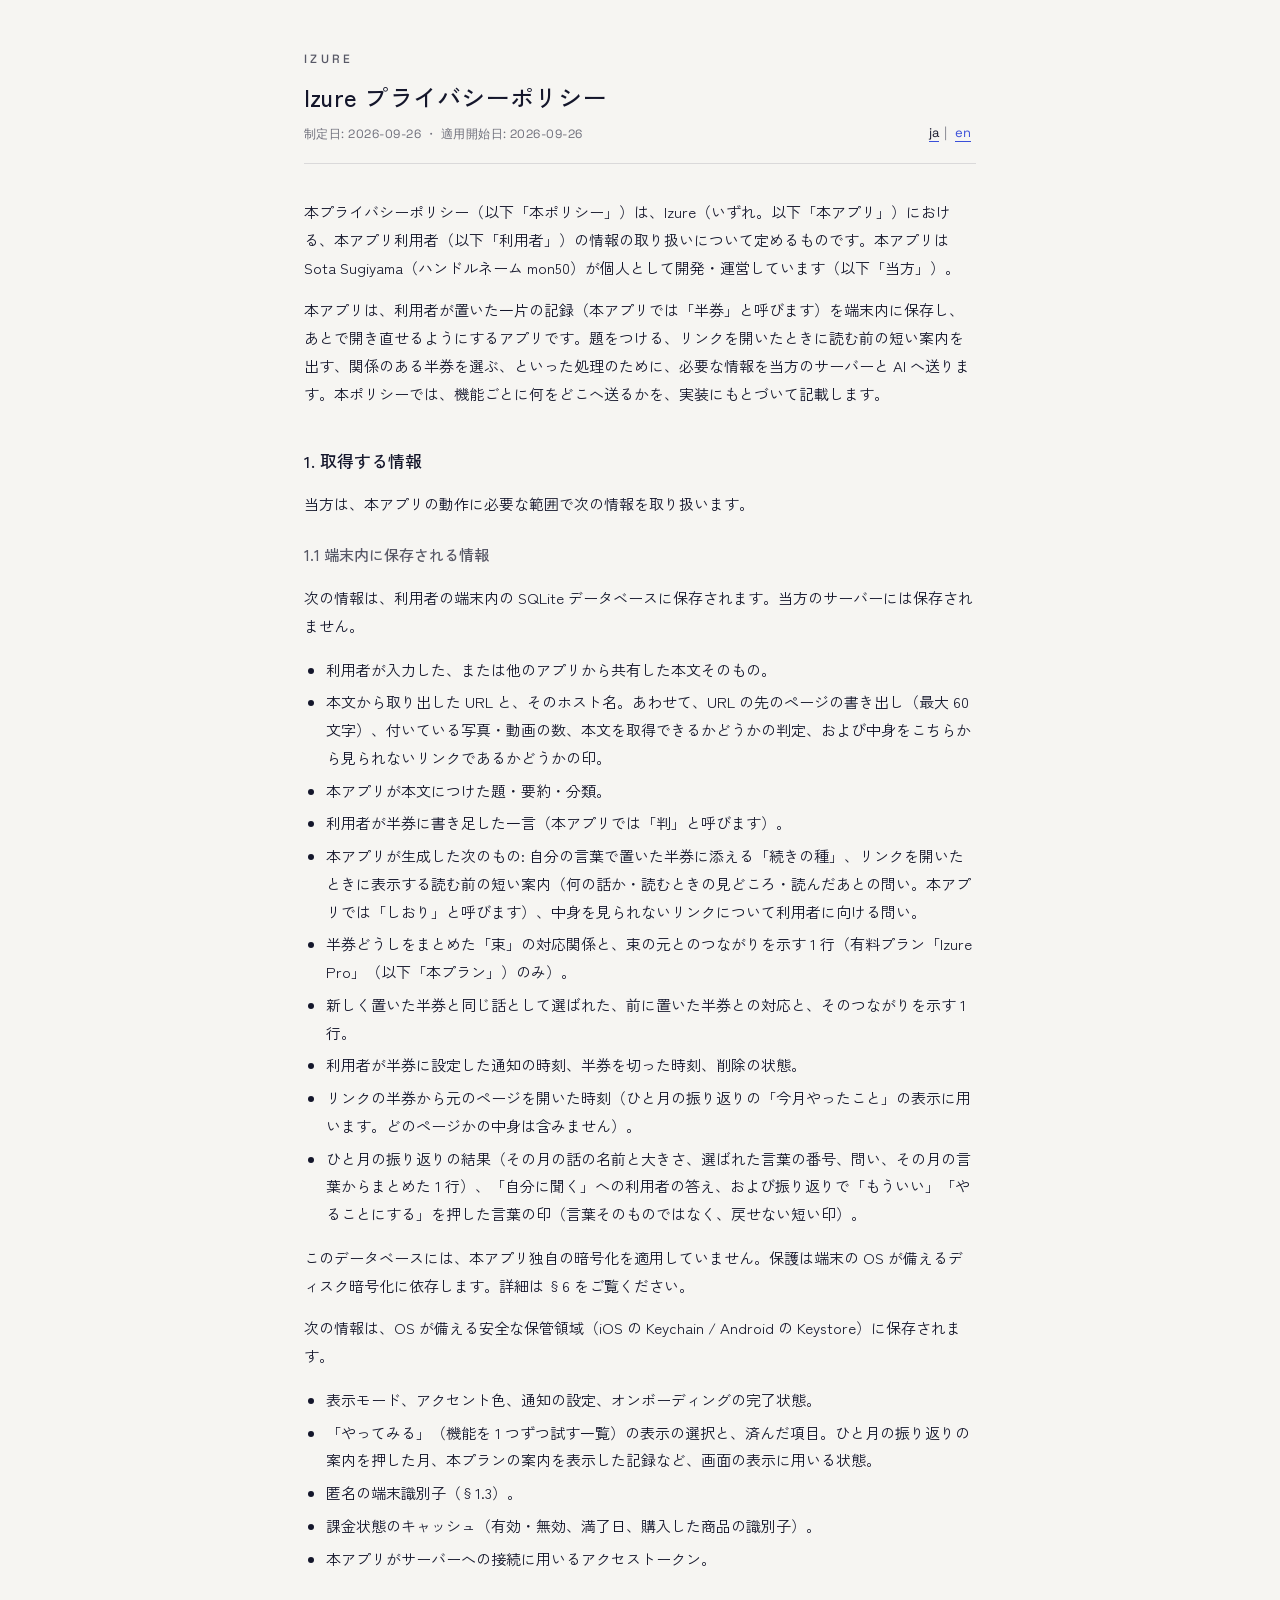
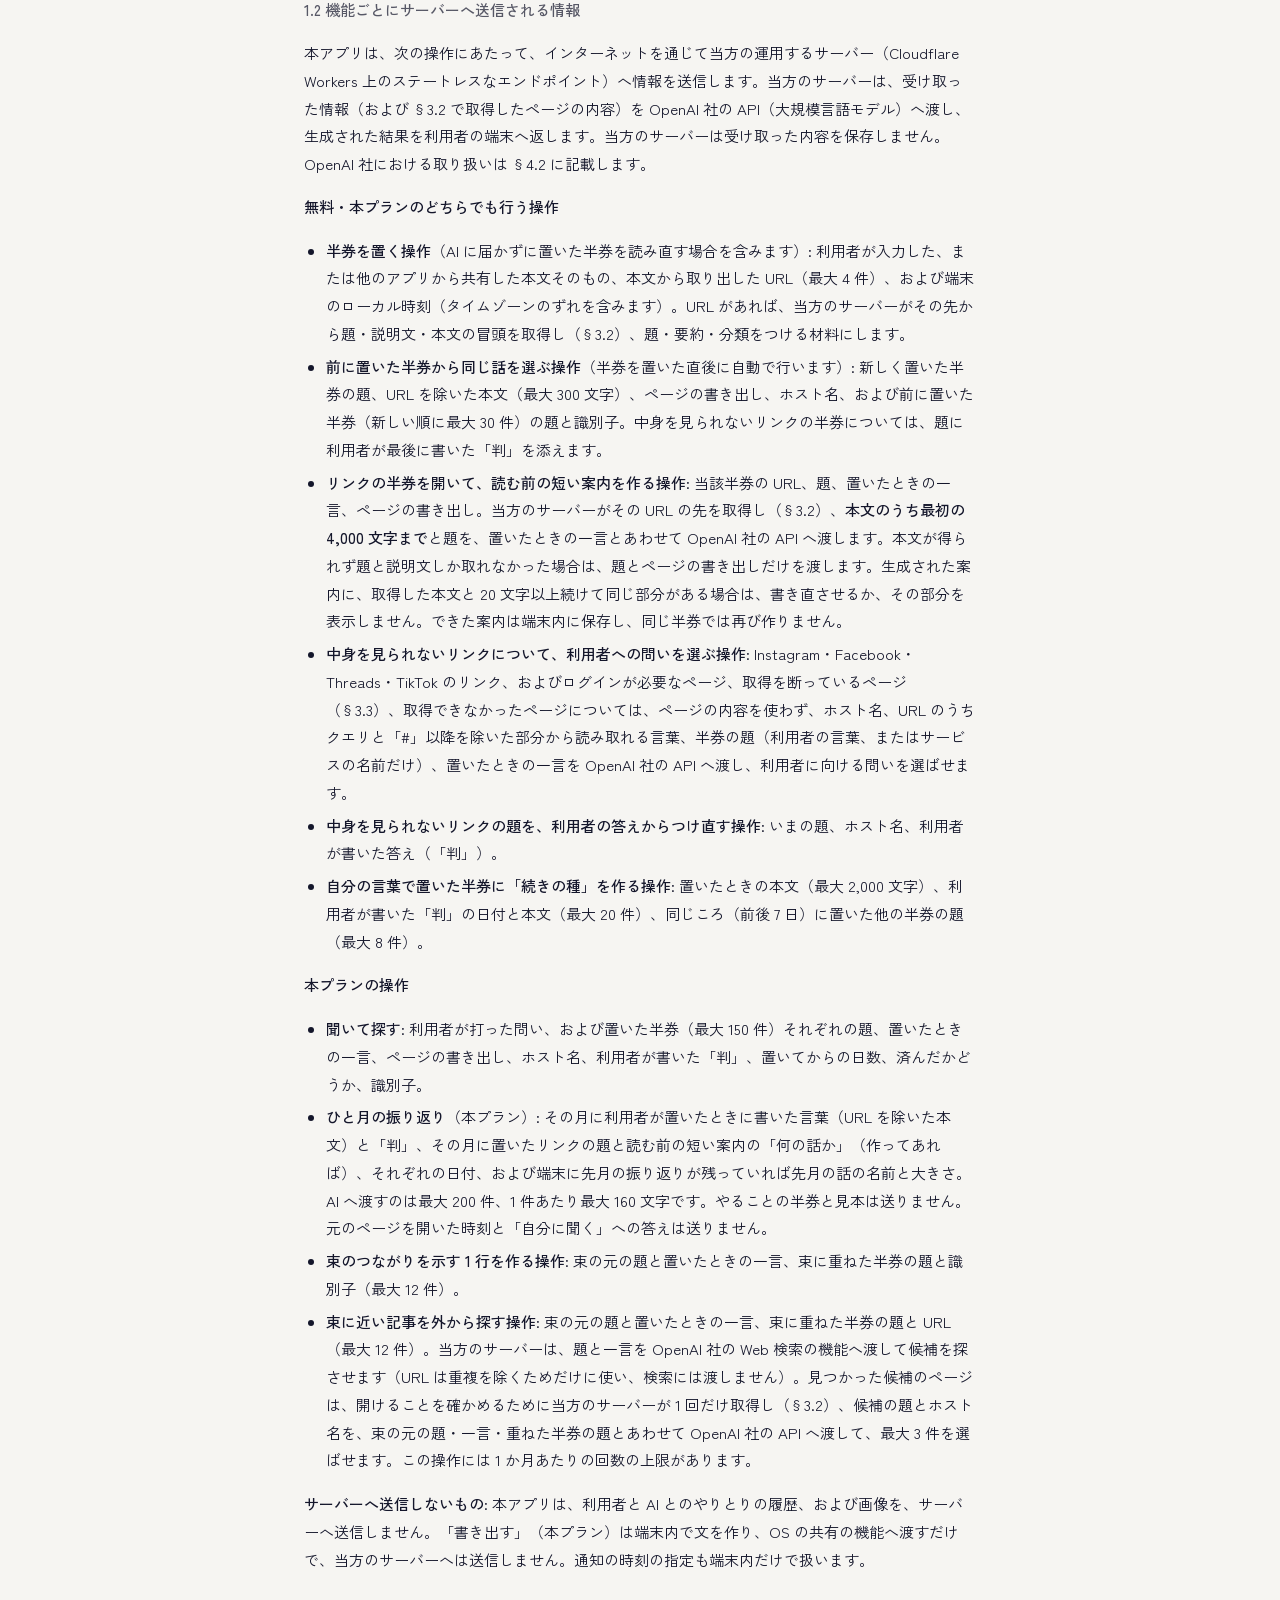
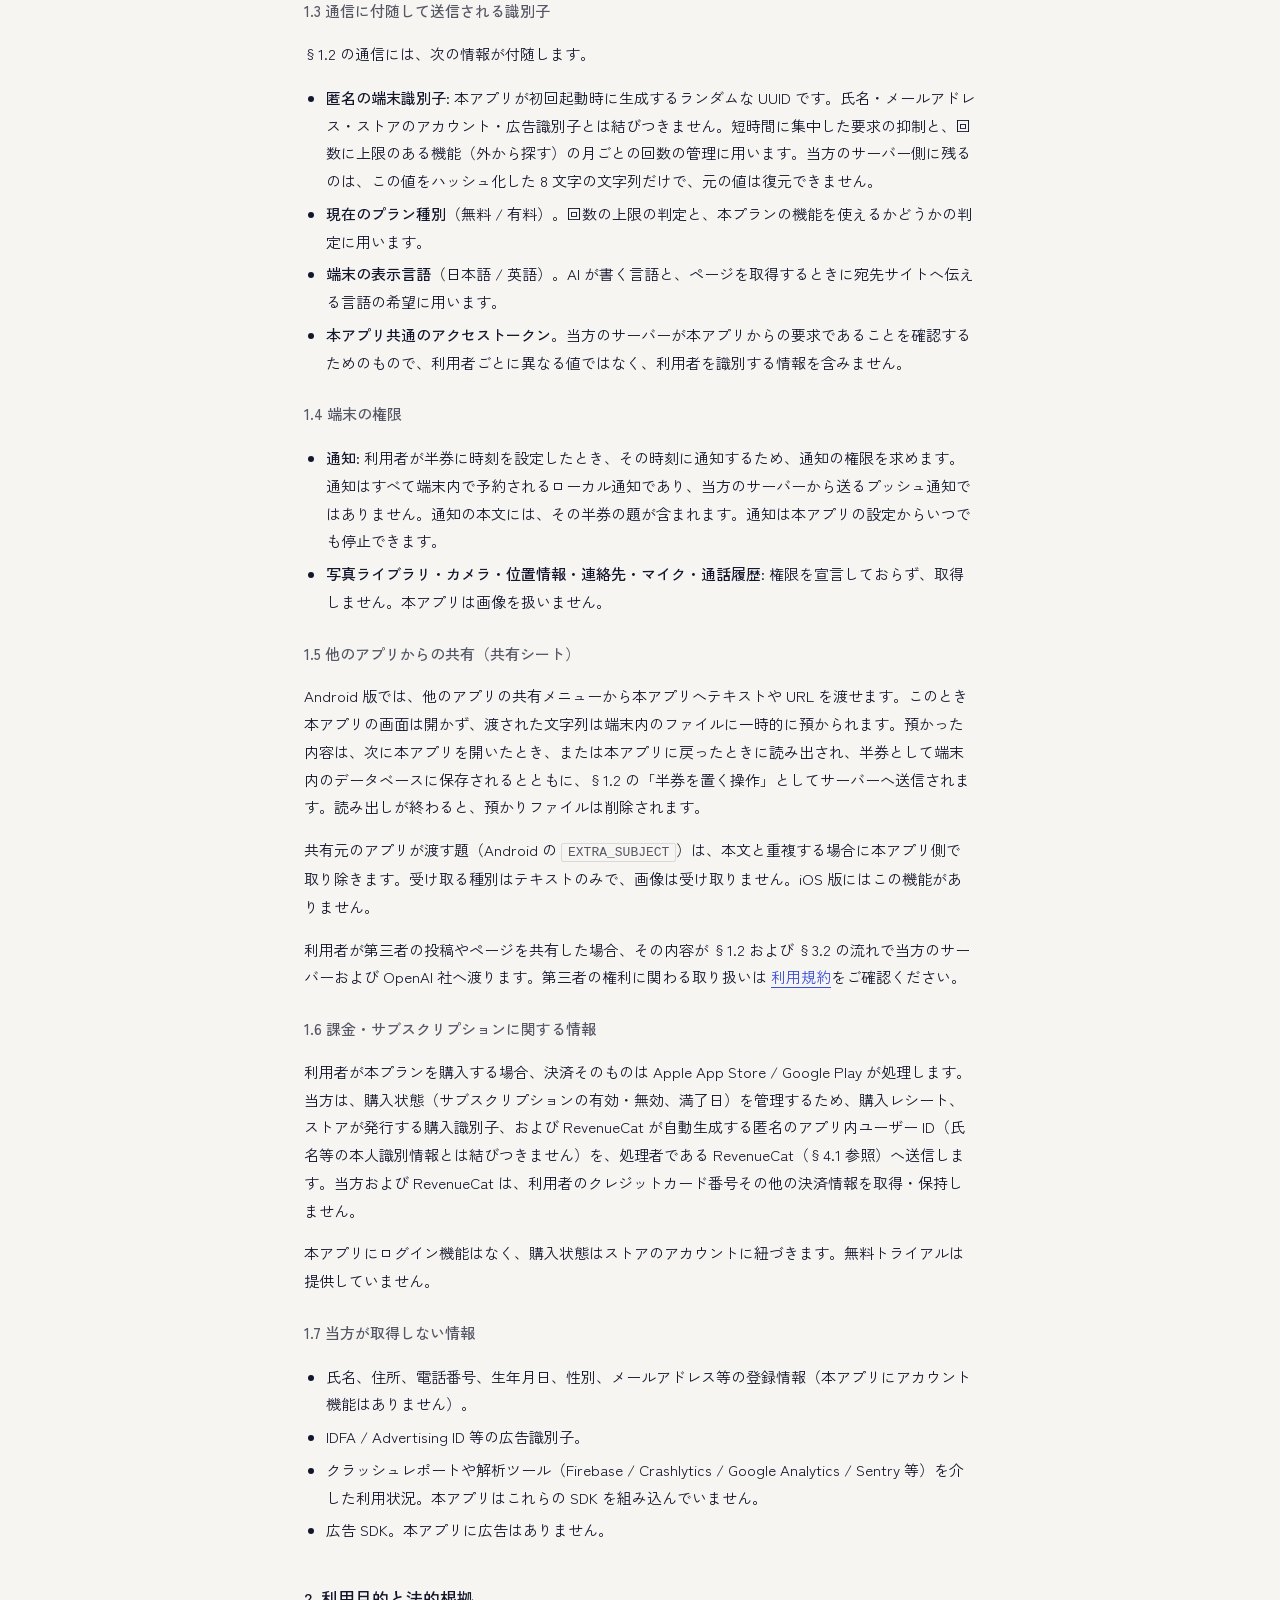
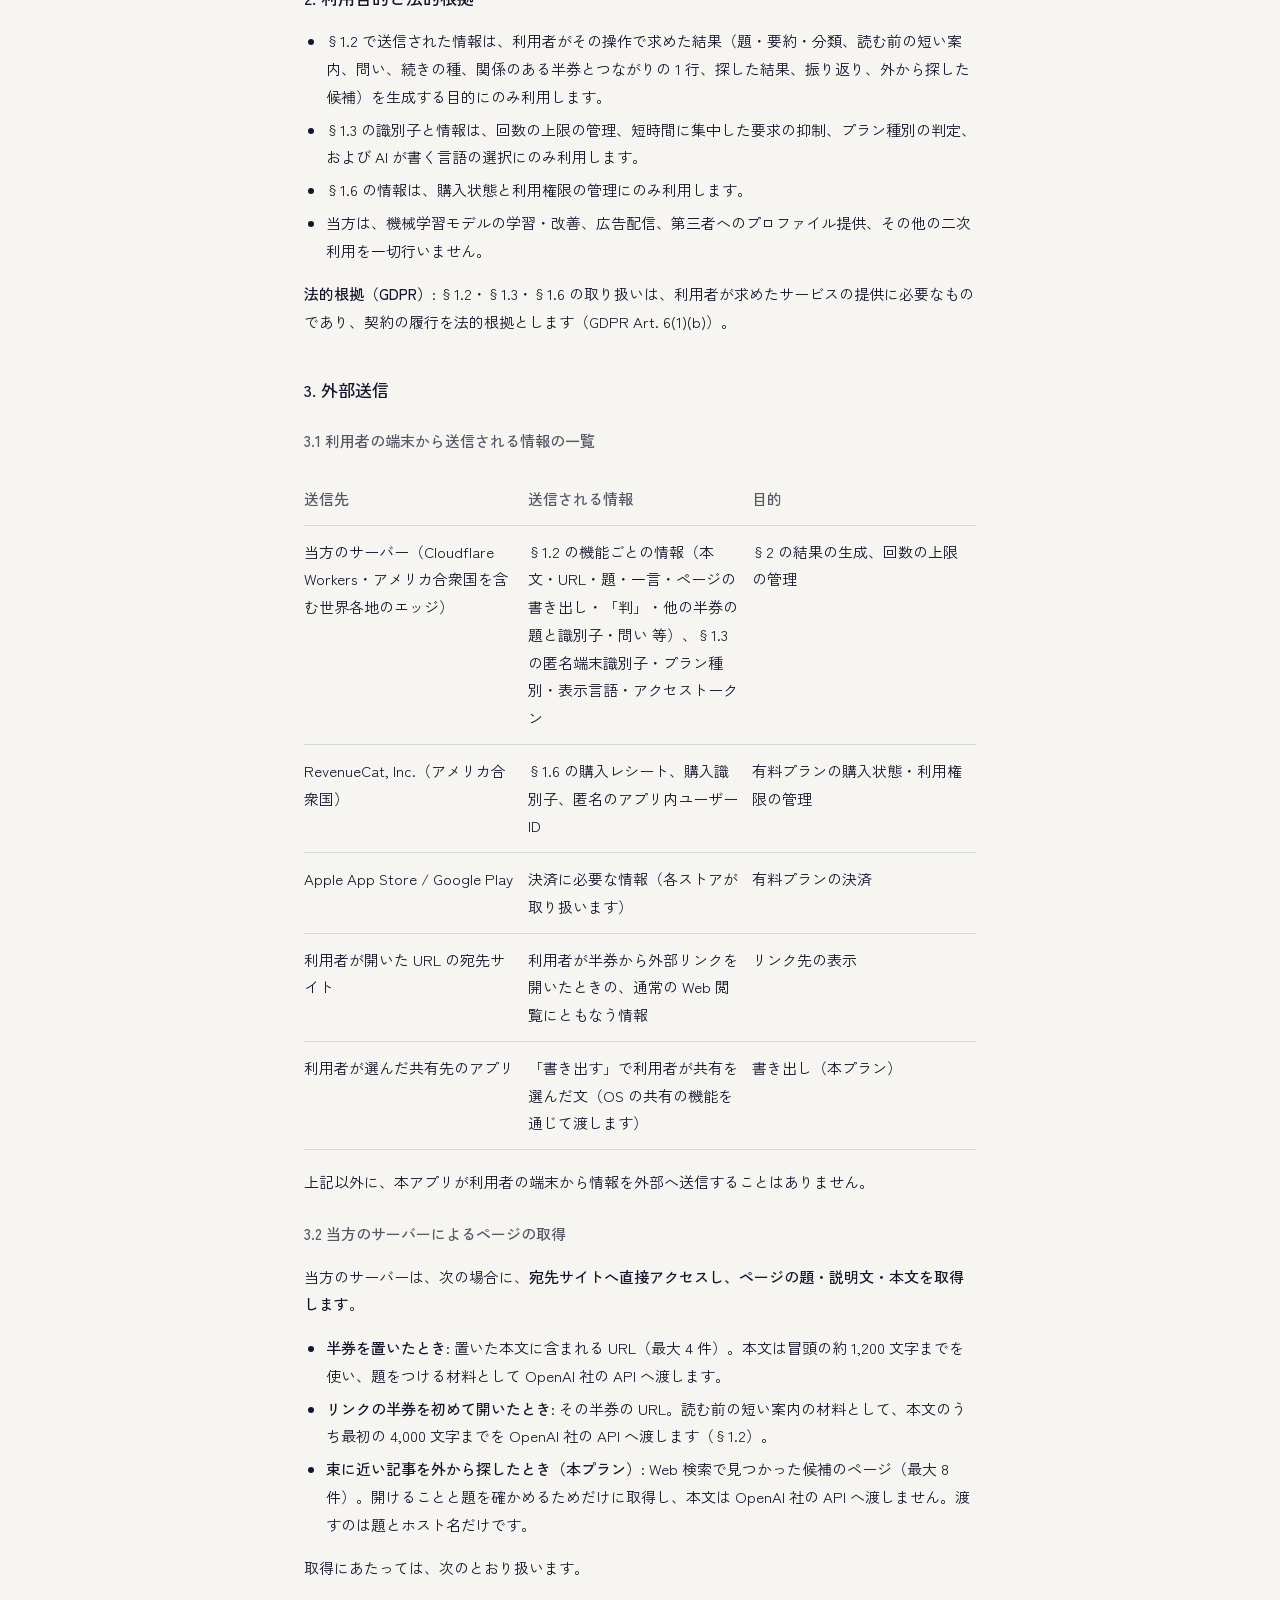
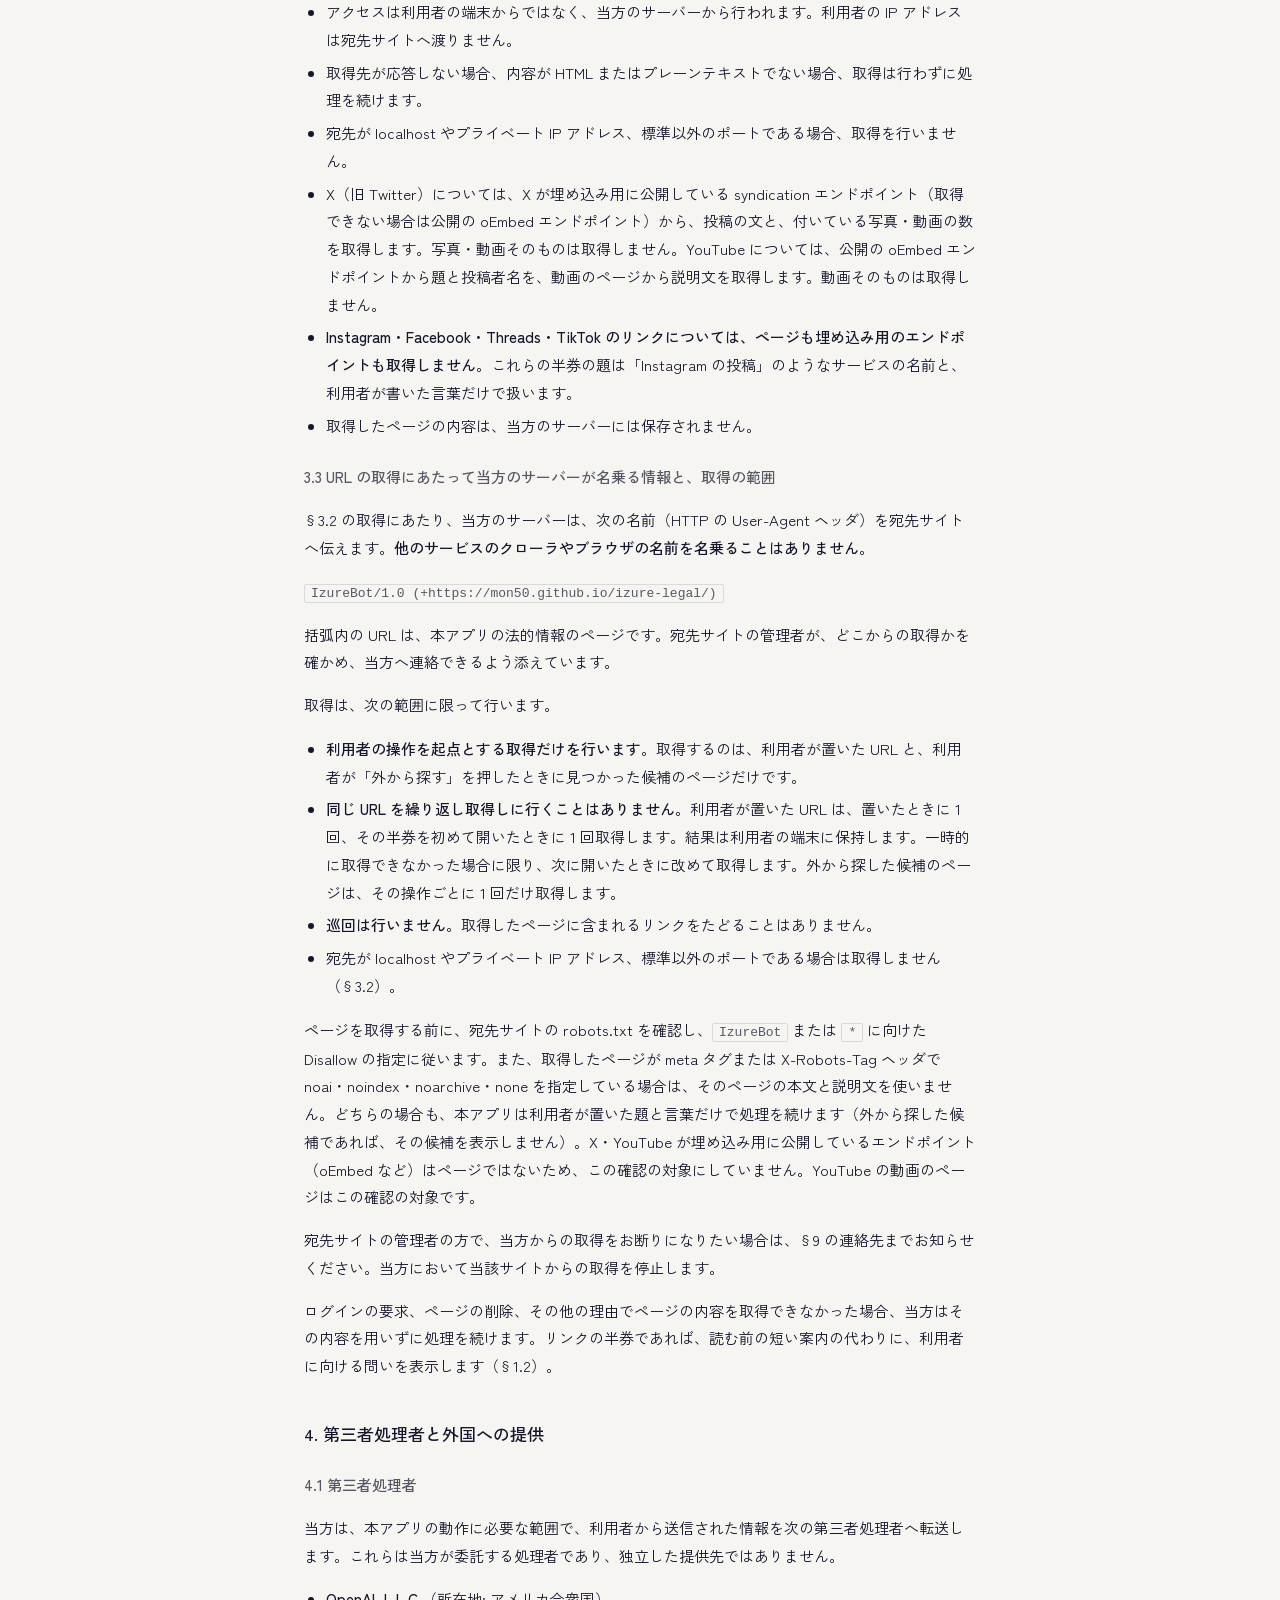
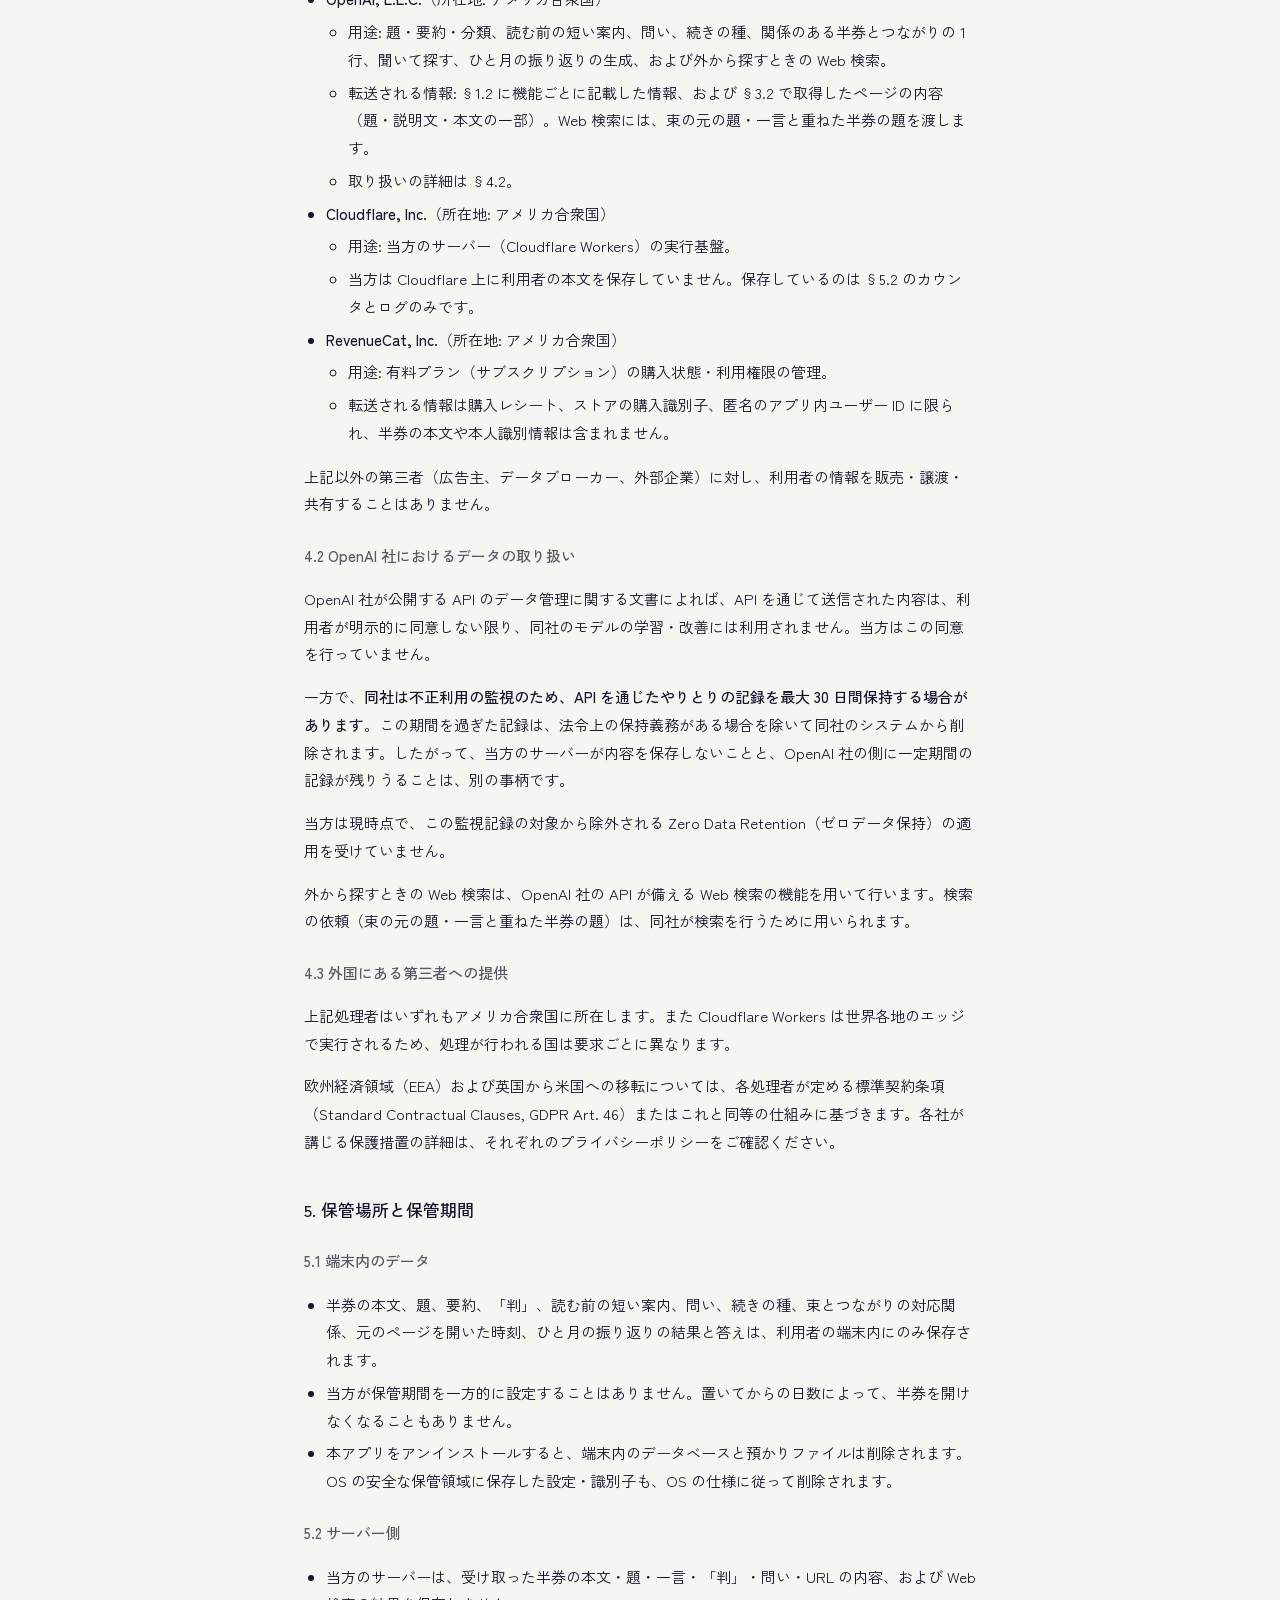
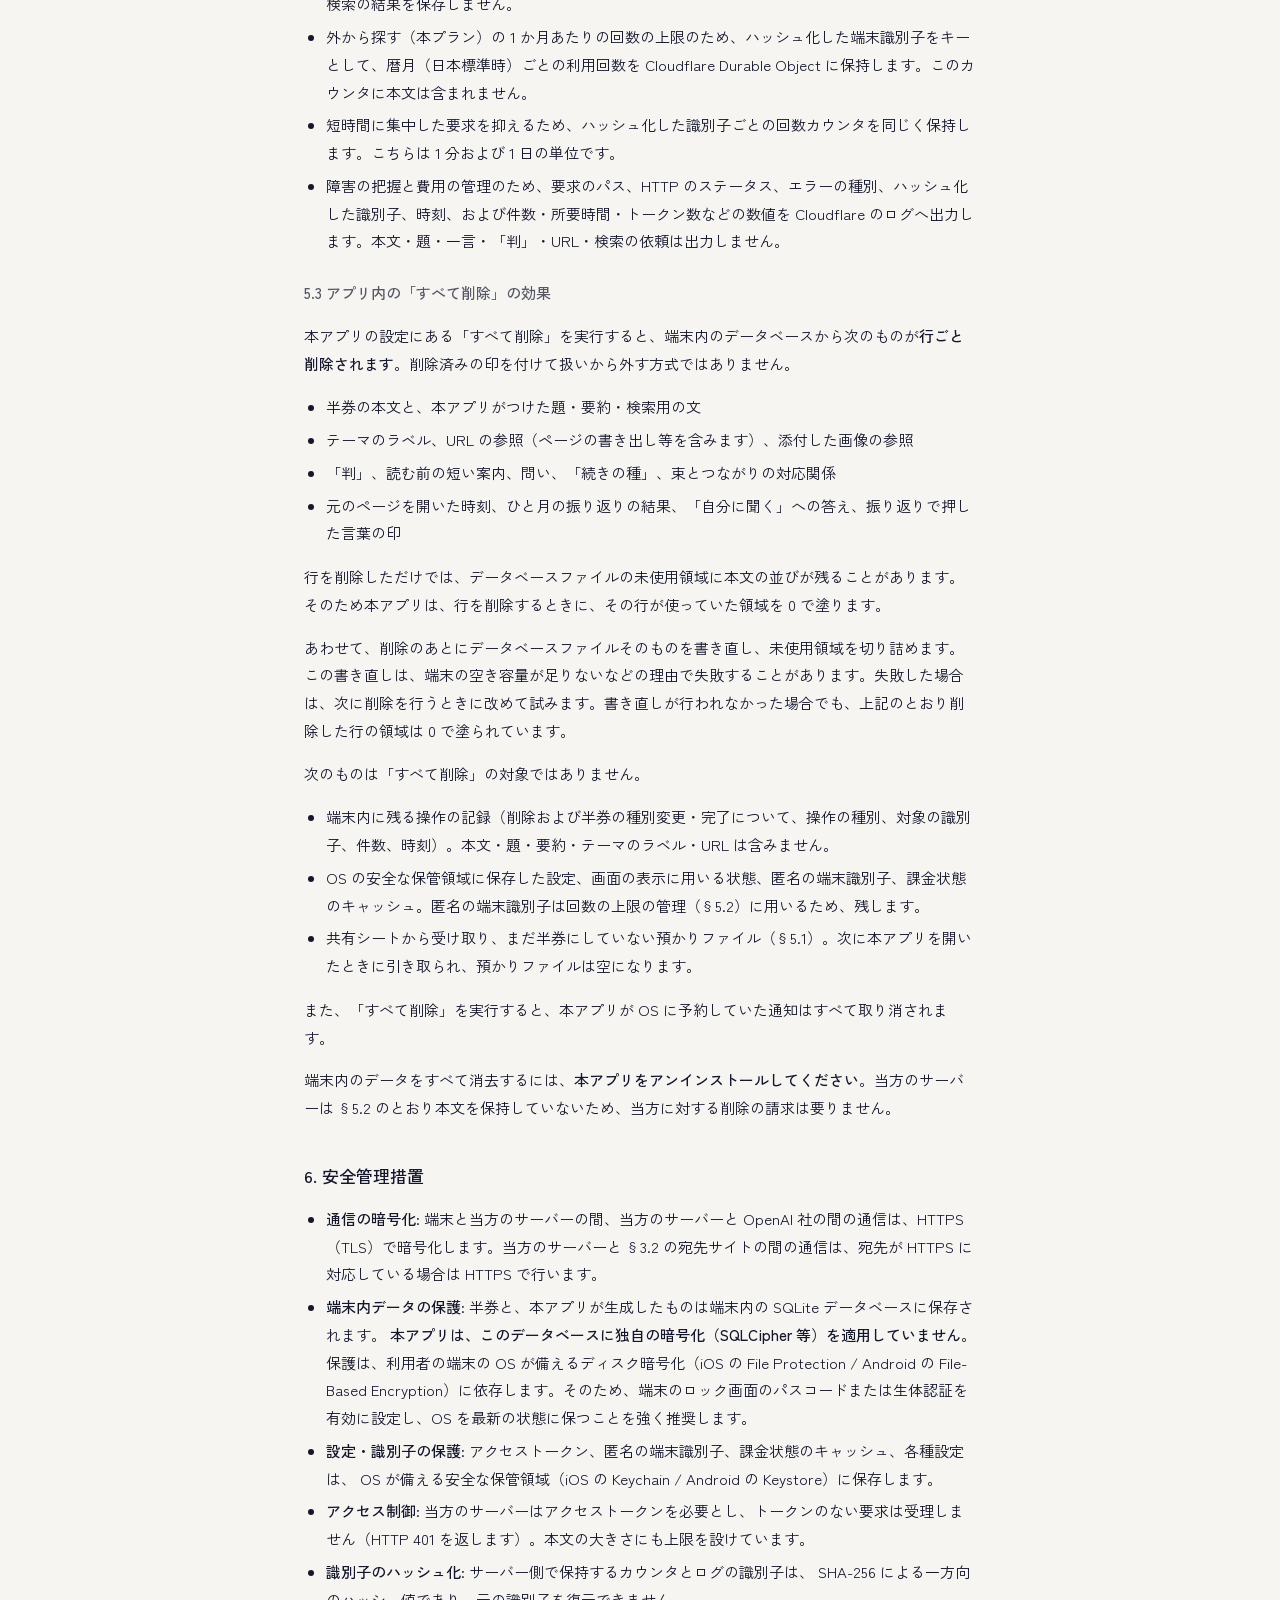
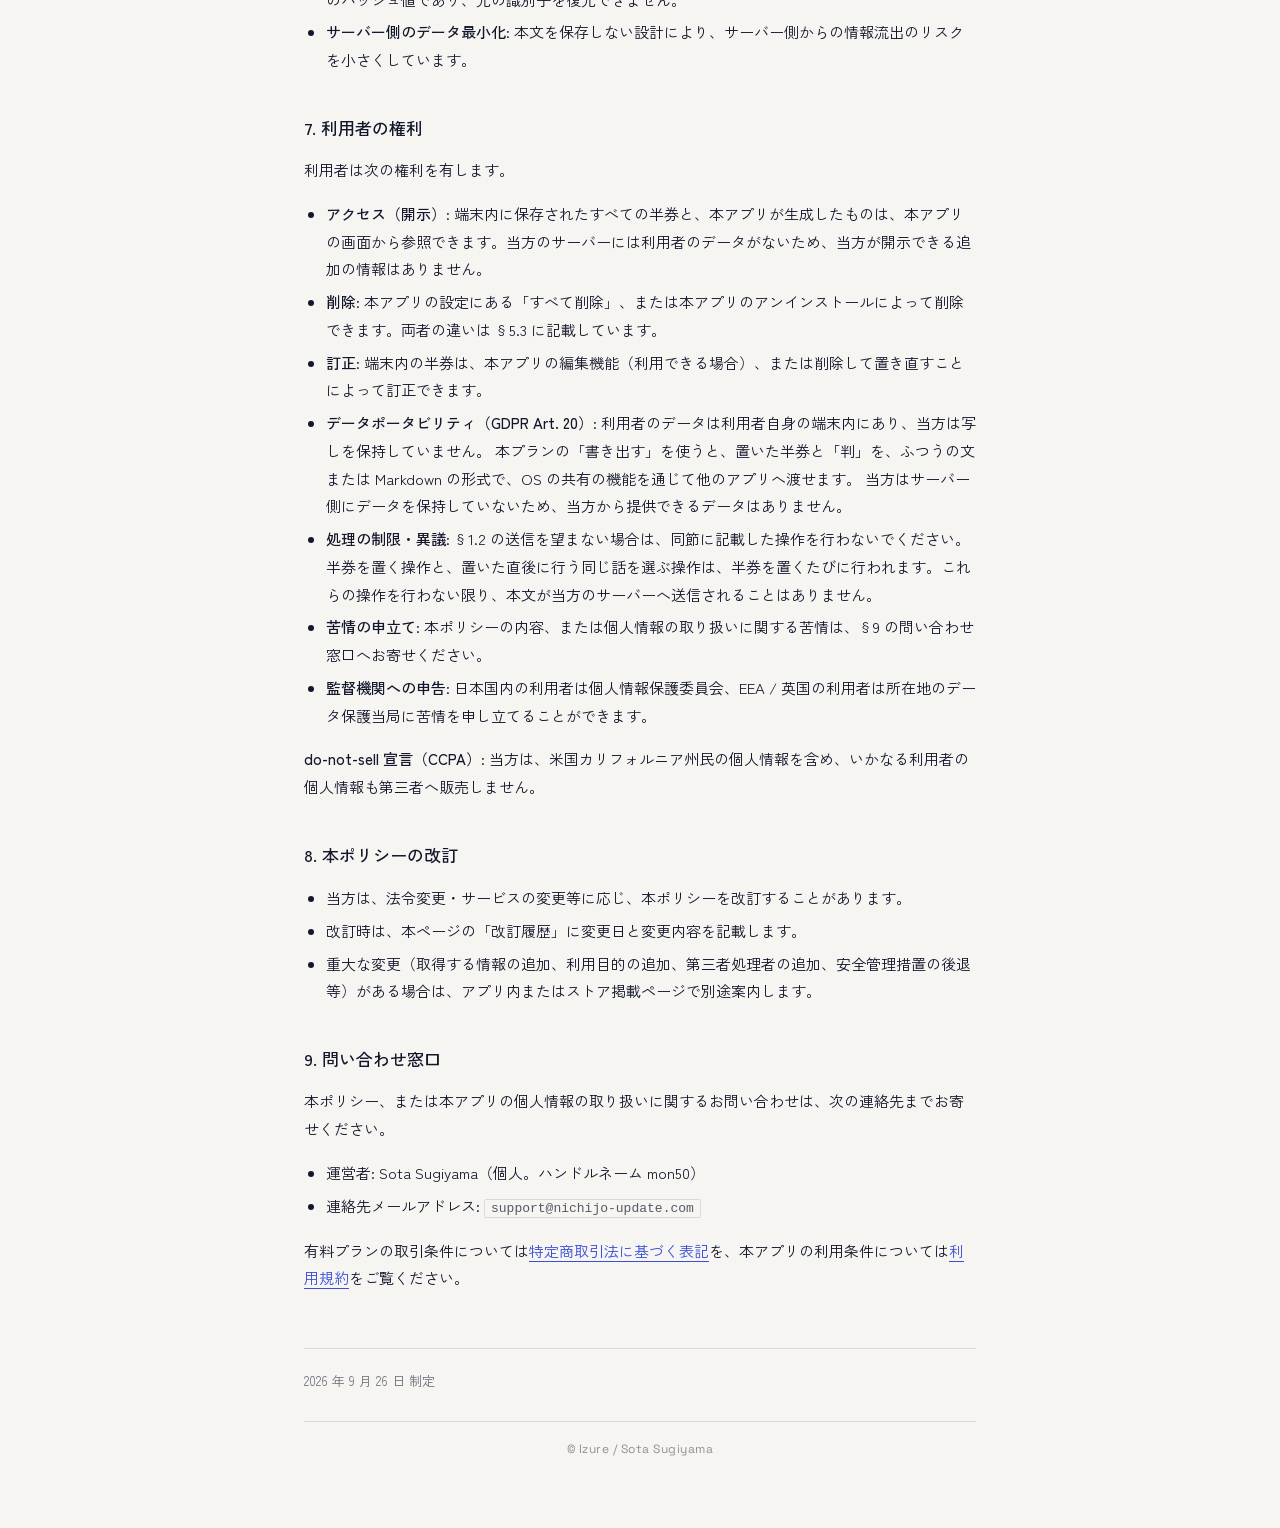
==== commit 6ea5192c: "privacy: 写真・カメラの権限を宣言しないことに合わせる Co-Authored-By: Claude Opus 5.5 (1M context) <noreply@anthropic.com>" ====
--- a/legal/privacy/ja/index.html
+++ b/legal/privacy/ja/index.html
@@ -17,6 +17,7 @@
   - 見られないリンク: ai-backend/unseen-link.ts（Instagram・Facebook・Threads・TikTok は取得しない。問いの材料は host・クエリを落とした URL の言葉・題・一言）
   - 外から探す: ai-backend/openai-llm-client.ts searchWeb（OpenAI web search）/ worker の /stack-find（開けるかを 1 回取得して確かめる。robots・meta に従う）/ 月の上限 QUOTA_WEB_SEARCH_PRO_MAX
   - 端末内保存: src/adapters/storage/schema.ts / src/adapters/config/secure-store-*.ts
+    （0029_reflect_self: memory_events = 元を開いた時刻 / reflect_months = 振り返りの結果と答え / reflect_hidden = 押した言葉の印）
   - 暗号化の状態: src/adapters/storage/expo-sqlite-database-factory.ts（os-disk-encryption-fallback, secure_delete = ON）
   - すべて削除の挙動: src/adapters/storage/drizzle-storage-adapter.ts deleteAllUserData（物理削除 + VACUUM）
   - 旧版の残りの消去: src/adapters/storage/migrations.ts の 0018_purge_soft_deleted_rows / 0026_drop_memory_catchups / 0027_drop_memory_digs
@@ -75,6 +76,8 @@
         <li>半券どうしをまとめた「束」の対応関係と、束の元とのつながりを示す 1 行（有料プラン「Izure Pro」（以下「本プラン」）のみ）。</li>
         <li>新しく置いた半券と同じ話として選ばれた、前に置いた半券との対応と、そのつながりを示す 1 行。</li>
         <li>利用者が半券に設定した通知の時刻、半券を切った時刻、削除の状態。</li>
+        <li>リンクの半券から元のページを開いた時刻（ひと月の振り返りの「今月やったこと」の表示に用います。どのページかの中身は含みません）。</li>
+        <li>ひと月の振り返りの結果（その月の話の名前と大きさ、選ばれた言葉の番号、問い、その月の言葉からまとめた 1 行）、「自分に聞く」への利用者の答え、および振り返りで「もういい」「やることにする」を押した言葉の印（言葉そのものではなく、戻せない短い印）。</li>
       </ul>
       <p>
         このデータベースには、本アプリ独自の暗号化を適用していません。保護は端末の OS が備えるディスク暗号化に依存します。詳細は §6 をご覧ください。
@@ -119,7 +122,7 @@
           <strong>聞いて探す</strong>: 利用者が打った問い、および置いた半券（最大 150 件）それぞれの題、置いたときの一言、ページの書き出し、ホスト名、利用者が書いた「判」、置いてからの日数、済んだかどうか、識別子。
         </li>
         <li>
-          <strong>ひと月の振り返り</strong>: その月に利用者が置いたときに書いた言葉（URL を除いた本文）と「判」、およびそれぞれの日付。AI へ渡すのは最大 200 件、1 件あたり最大 160 文字です。
+          <strong>ひと月の振り返り</strong>（本プラン）: その月に利用者が置いたときに書いた言葉（URL を除いた本文）と「判」、その月に置いたリンクの題と読む前の短い案内の「何の話か」（作ってあれば）、それぞれの日付、および端末に先月の振り返りが残っていれば先月の話の名前と大きさ。AI へ渡すのは最大 200 件、1 件あたり最大 160 文字です。やることの半券と見本は送りません。元のページを開いた時刻と「自分に聞く」への答えは送りません。
         </li>
         <li>
           <strong>束のつながりを示す 1 行を作る操作</strong>: 束の元の題と置いたときの一言、束に重ねた半券の題と識別子（最大 12 件）。
@@ -150,10 +153,7 @@
         <li>
           <strong>通知</strong>: 利用者が半券に時刻を設定したとき、その時刻に通知するため、通知の権限を求めます。通知はすべて端末内で予約されるローカル通知であり、当方のサーバーから送るプッシュ通知ではありません。通知の本文には、その半券の題が含まれます。通知は本アプリの設定からいつでも停止できます。
         </li>
-        <li>
-          <strong>写真ライブラリ・カメラ</strong>: 本アプリはこれらの権限を宣言しており、ストアの権限一覧に表示されます。ただし、<strong>2026-09-26 時点のバージョンには、利用者が画像を選択または撮影する画面がありません</strong>。そのため、権限の確認画面が表示されることはなく、画像が当方のサーバーへ送信されることもありません。将来のバージョンで画像を扱う機能を追加する場合は、本ポリシーを改訂したうえで提供します。
-        </li>
-        <li><strong>位置情報・連絡先・マイク・通話履歴</strong>: 権限を宣言しておらず、取得しません。</li>
+        <li><strong>写真ライブラリ・カメラ・位置情報・連絡先・マイク・通話履歴</strong>: 権限を宣言しておらず、取得しません。本アプリは画像を扱いません。</li>
       </ul>
 
       <h3>1.5 他のアプリからの共有（共有シート）</h3>
@@ -346,7 +346,7 @@
       <h2>5. 保管場所と保管期間</h2>
       <h3>5.1 端末内のデータ</h3>
       <ul>
-        <li>半券の本文、題、要約、「判」、読む前の短い案内、問い、続きの種、束とつながりの対応関係は、利用者の端末内にのみ保存されます。</li>
+        <li>半券の本文、題、要約、「判」、読む前の短い案内、問い、続きの種、束とつながりの対応関係、元のページを開いた時刻、ひと月の振り返りの結果と答えは、利用者の端末内にのみ保存されます。</li>
         <li>当方が保管期間を一方的に設定することはありません。置いてからの日数によって、半券を開けなくなることもありません。</li>
         <li>本アプリをアンインストールすると、端末内のデータベースと預かりファイルは削除されます。OS の安全な保管領域に保存した設定・識別子も、OS の仕様に従って削除されます。</li>
       </ul>
@@ -375,6 +375,7 @@
         <li>半券の本文と、本アプリがつけた題・要約・検索用の文</li>
         <li>テーマのラベル、URL の参照（ページの書き出し等を含みます）、添付した画像の参照</li>
         <li>「判」、読む前の短い案内、問い、「続きの種」、束とつながりの対応関係</li>
+        <li>元のページを開いた時刻、ひと月の振り返りの結果、「自分に聞く」への答え、振り返りで押した言葉の印</li>
       </ul>
       <p>
         行を削除しただけでは、データベースファイルの未使用領域に本文の並びが残ることがあります。そのため本アプリは、行を削除するときに、その行が使っていた領域を 0 で塗ります。
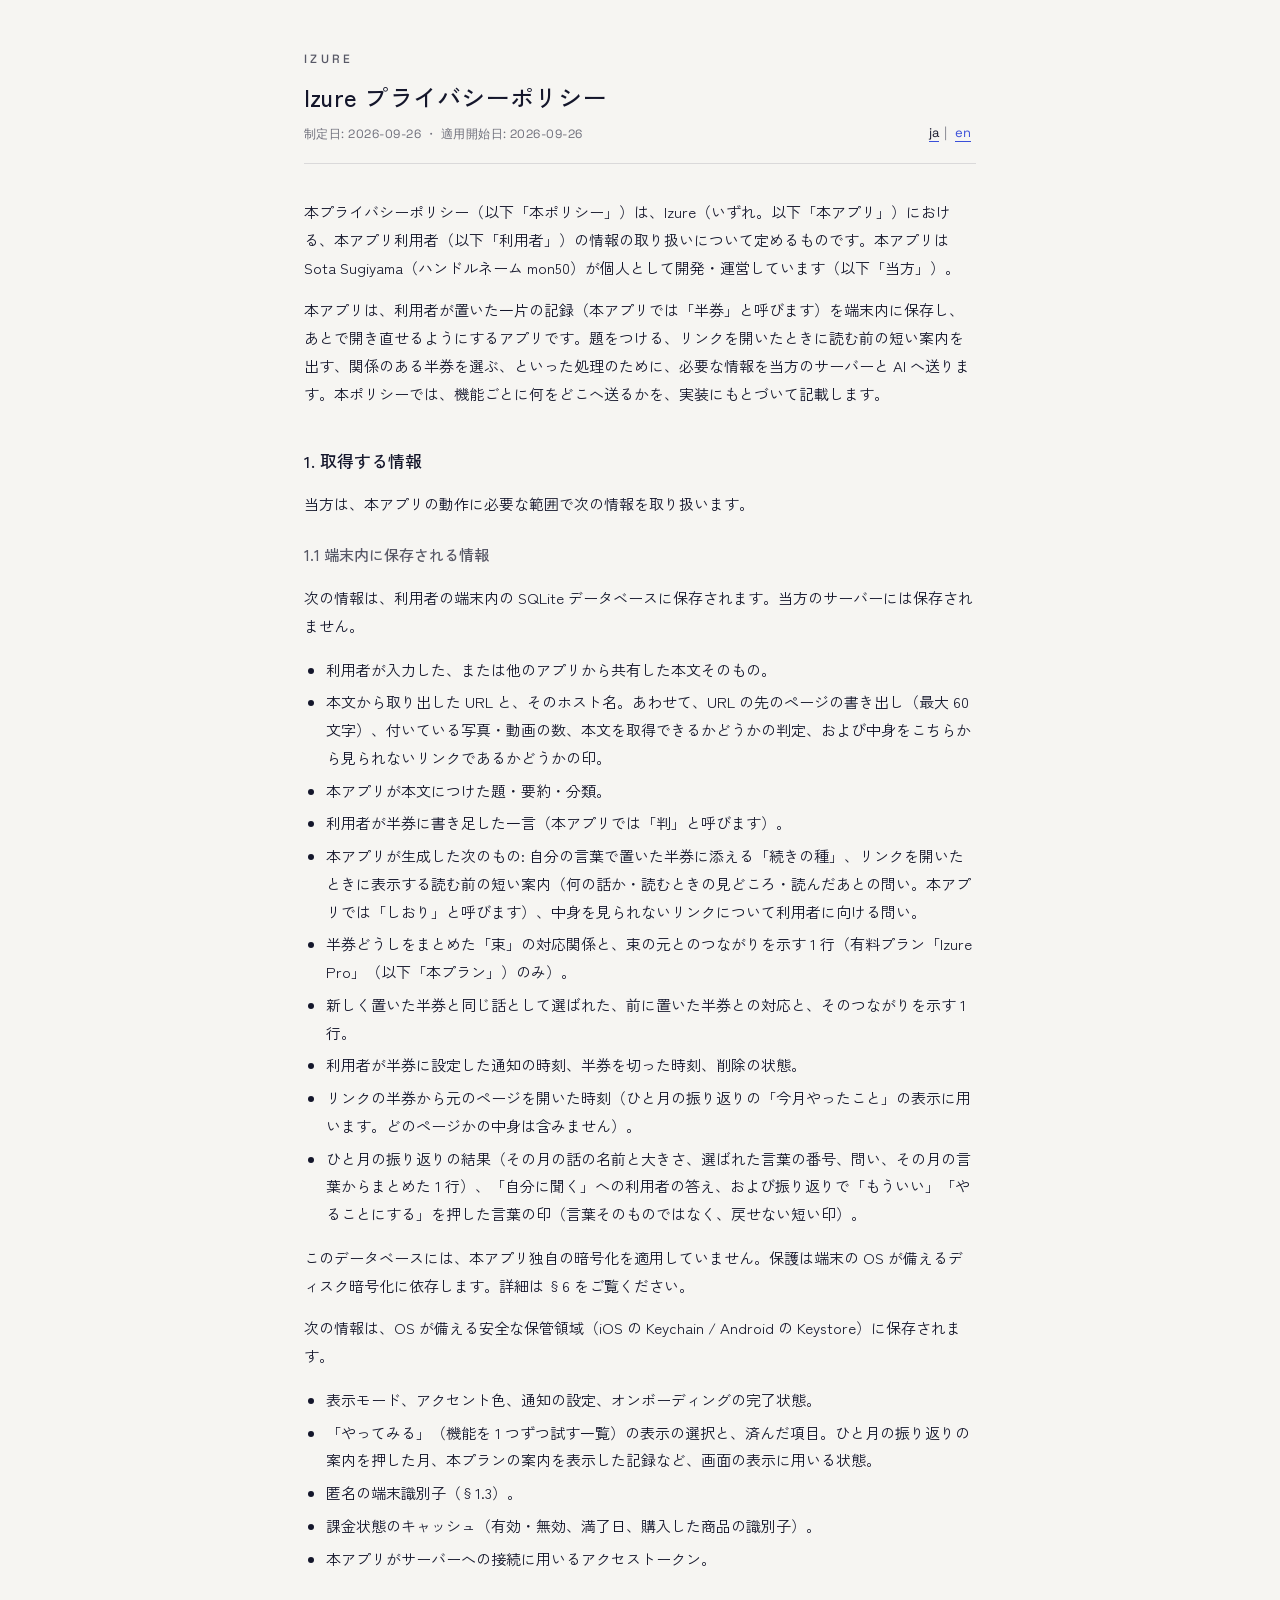
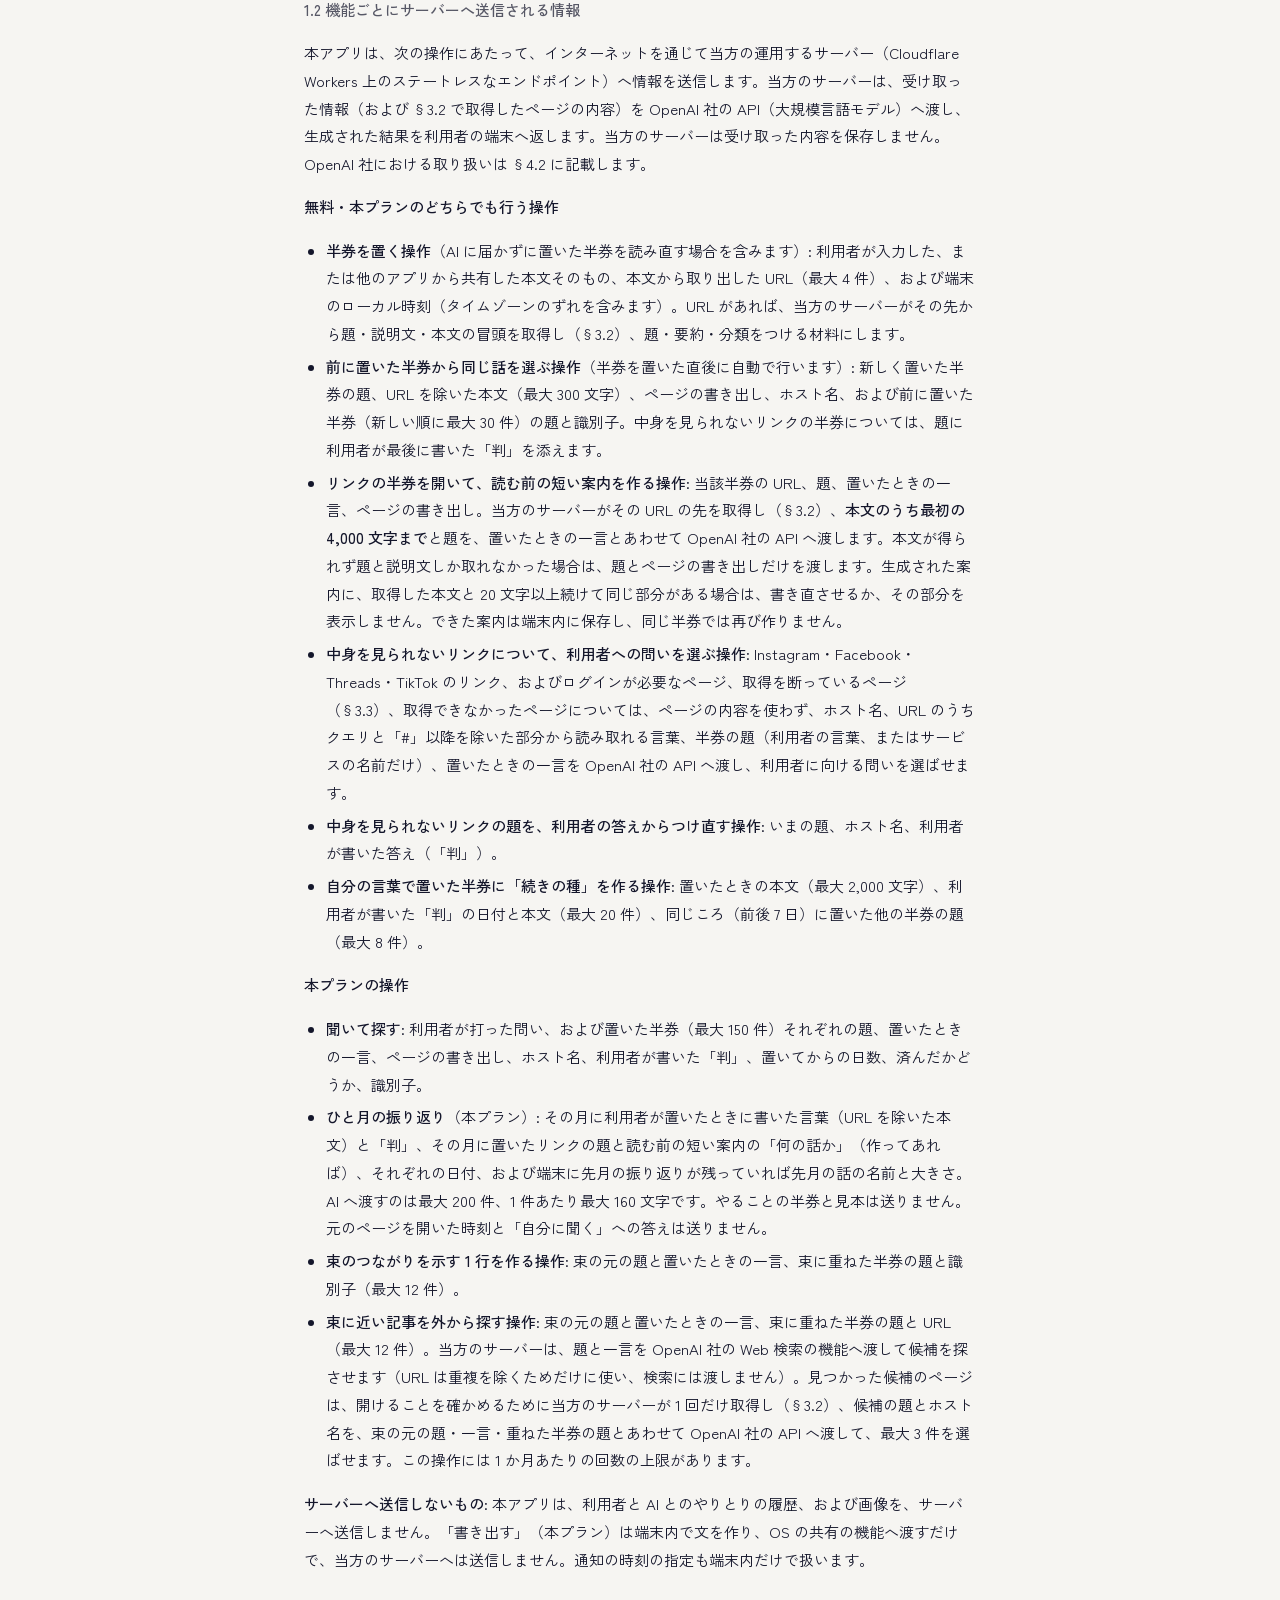
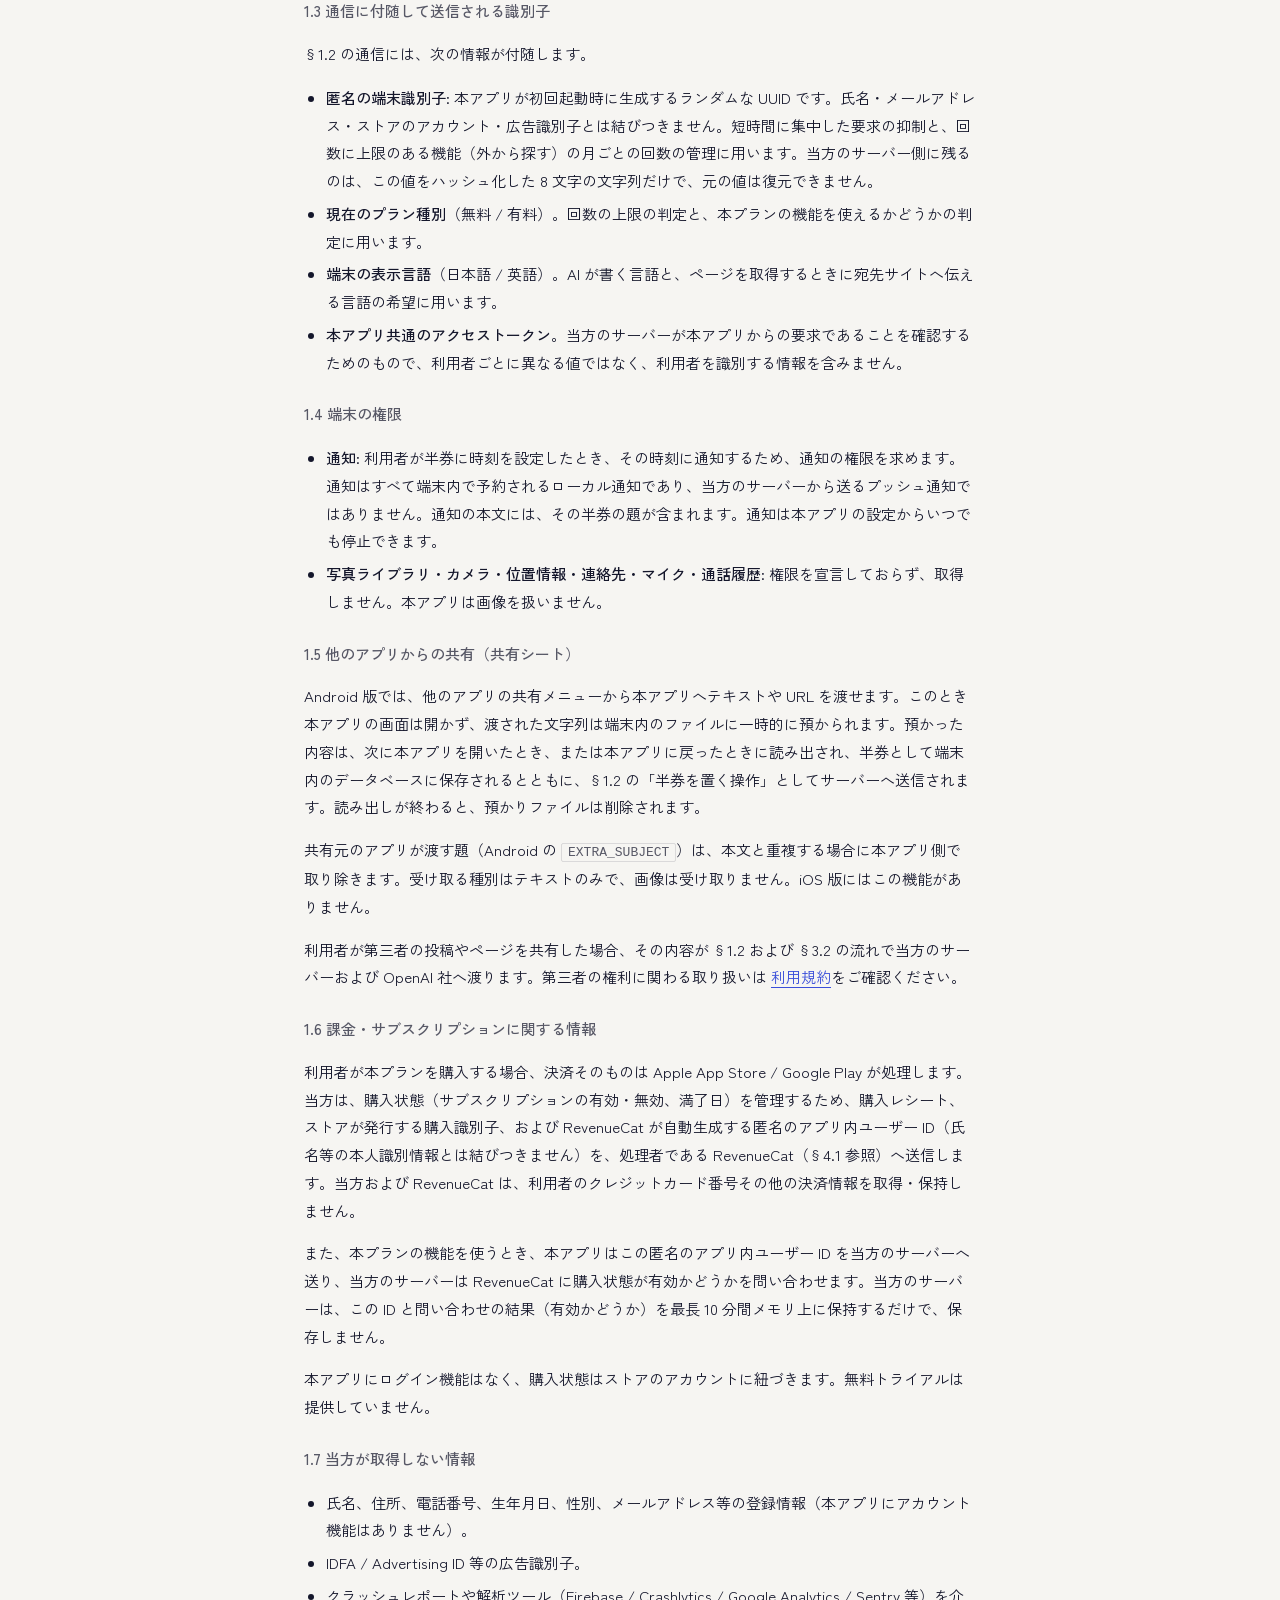
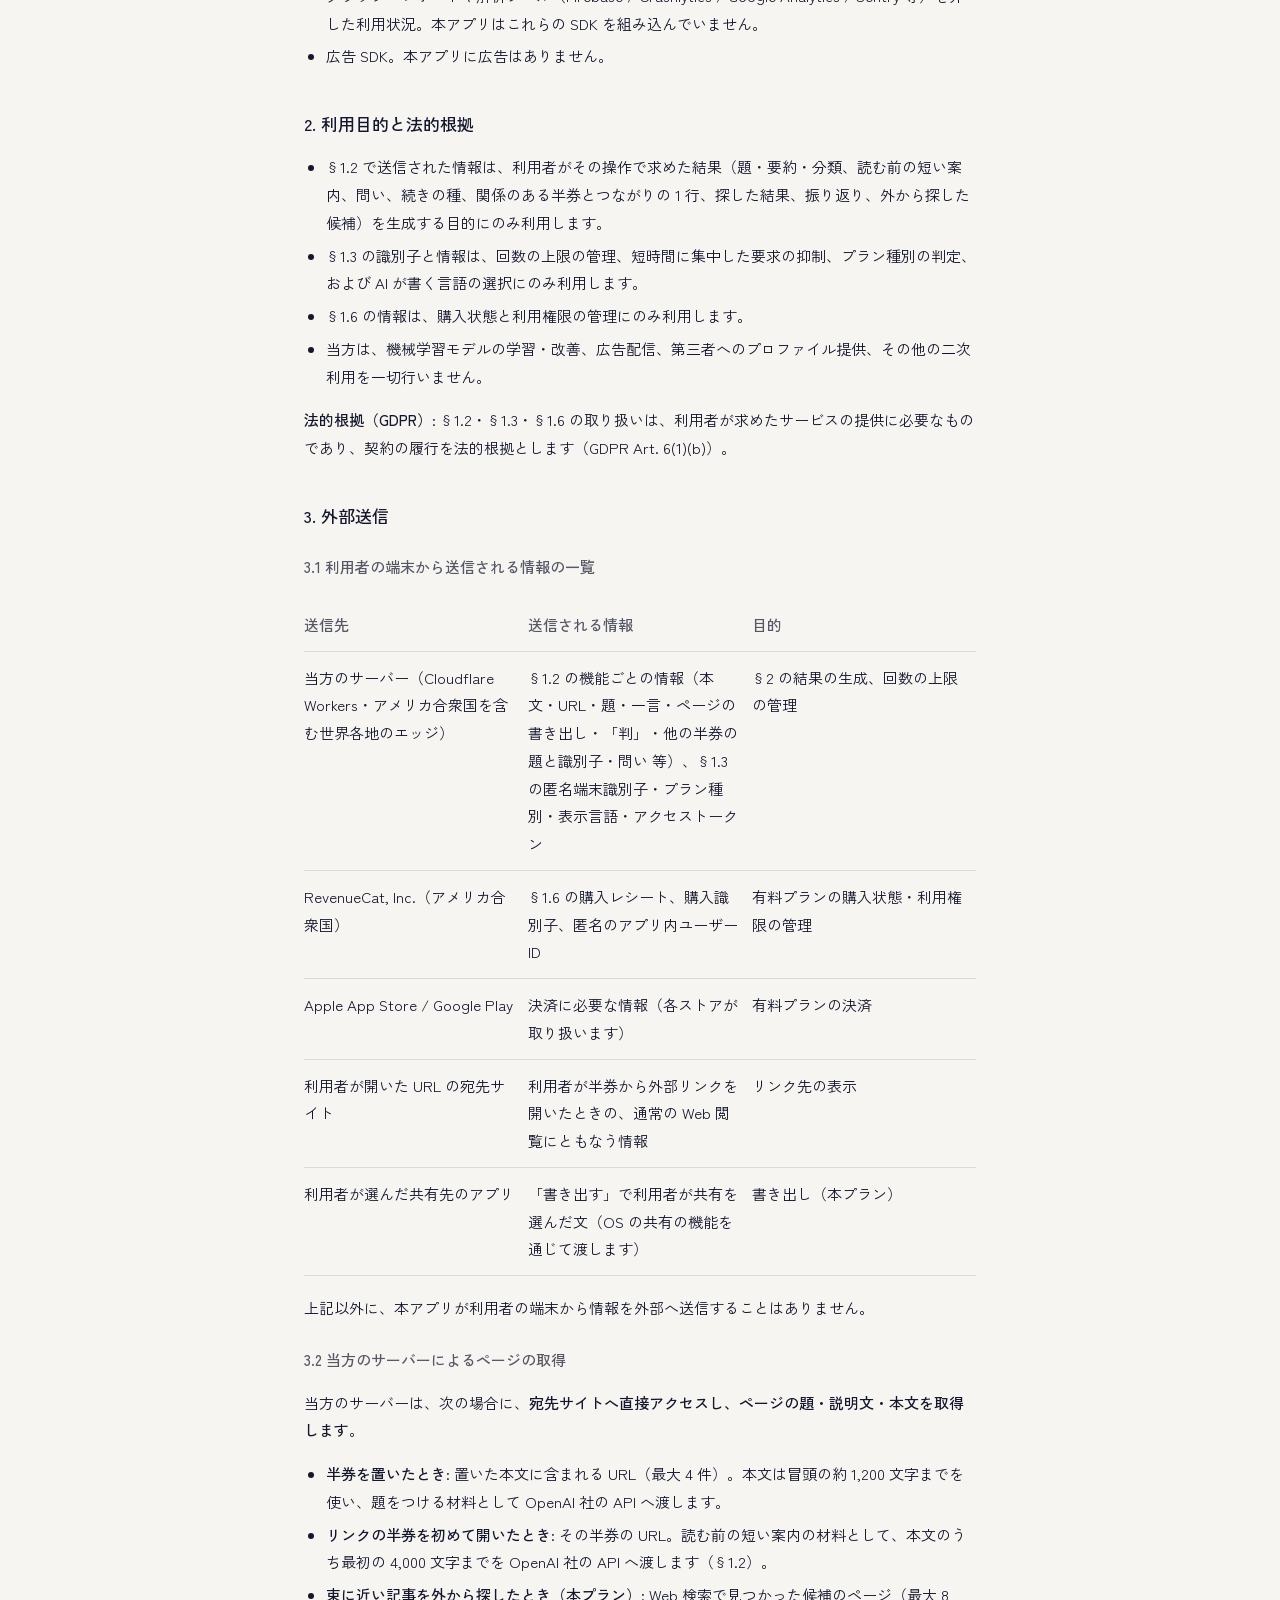
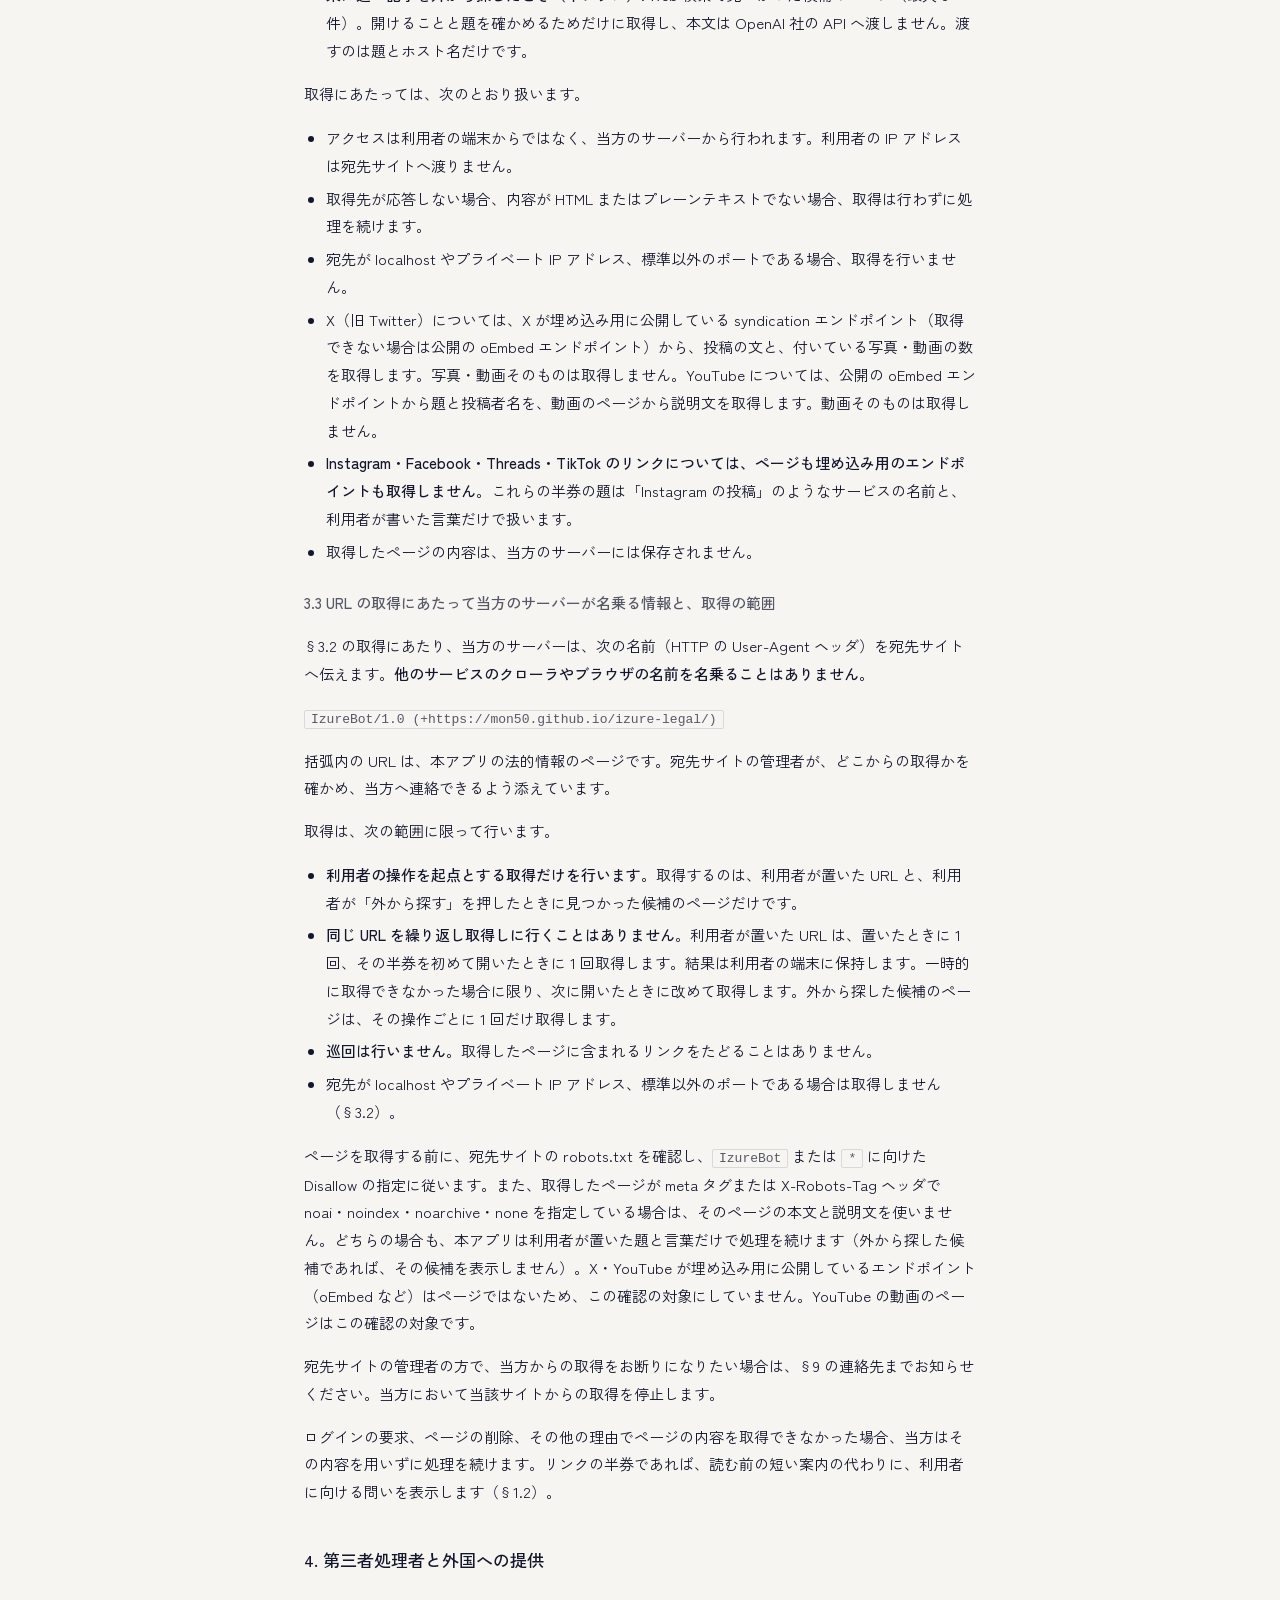
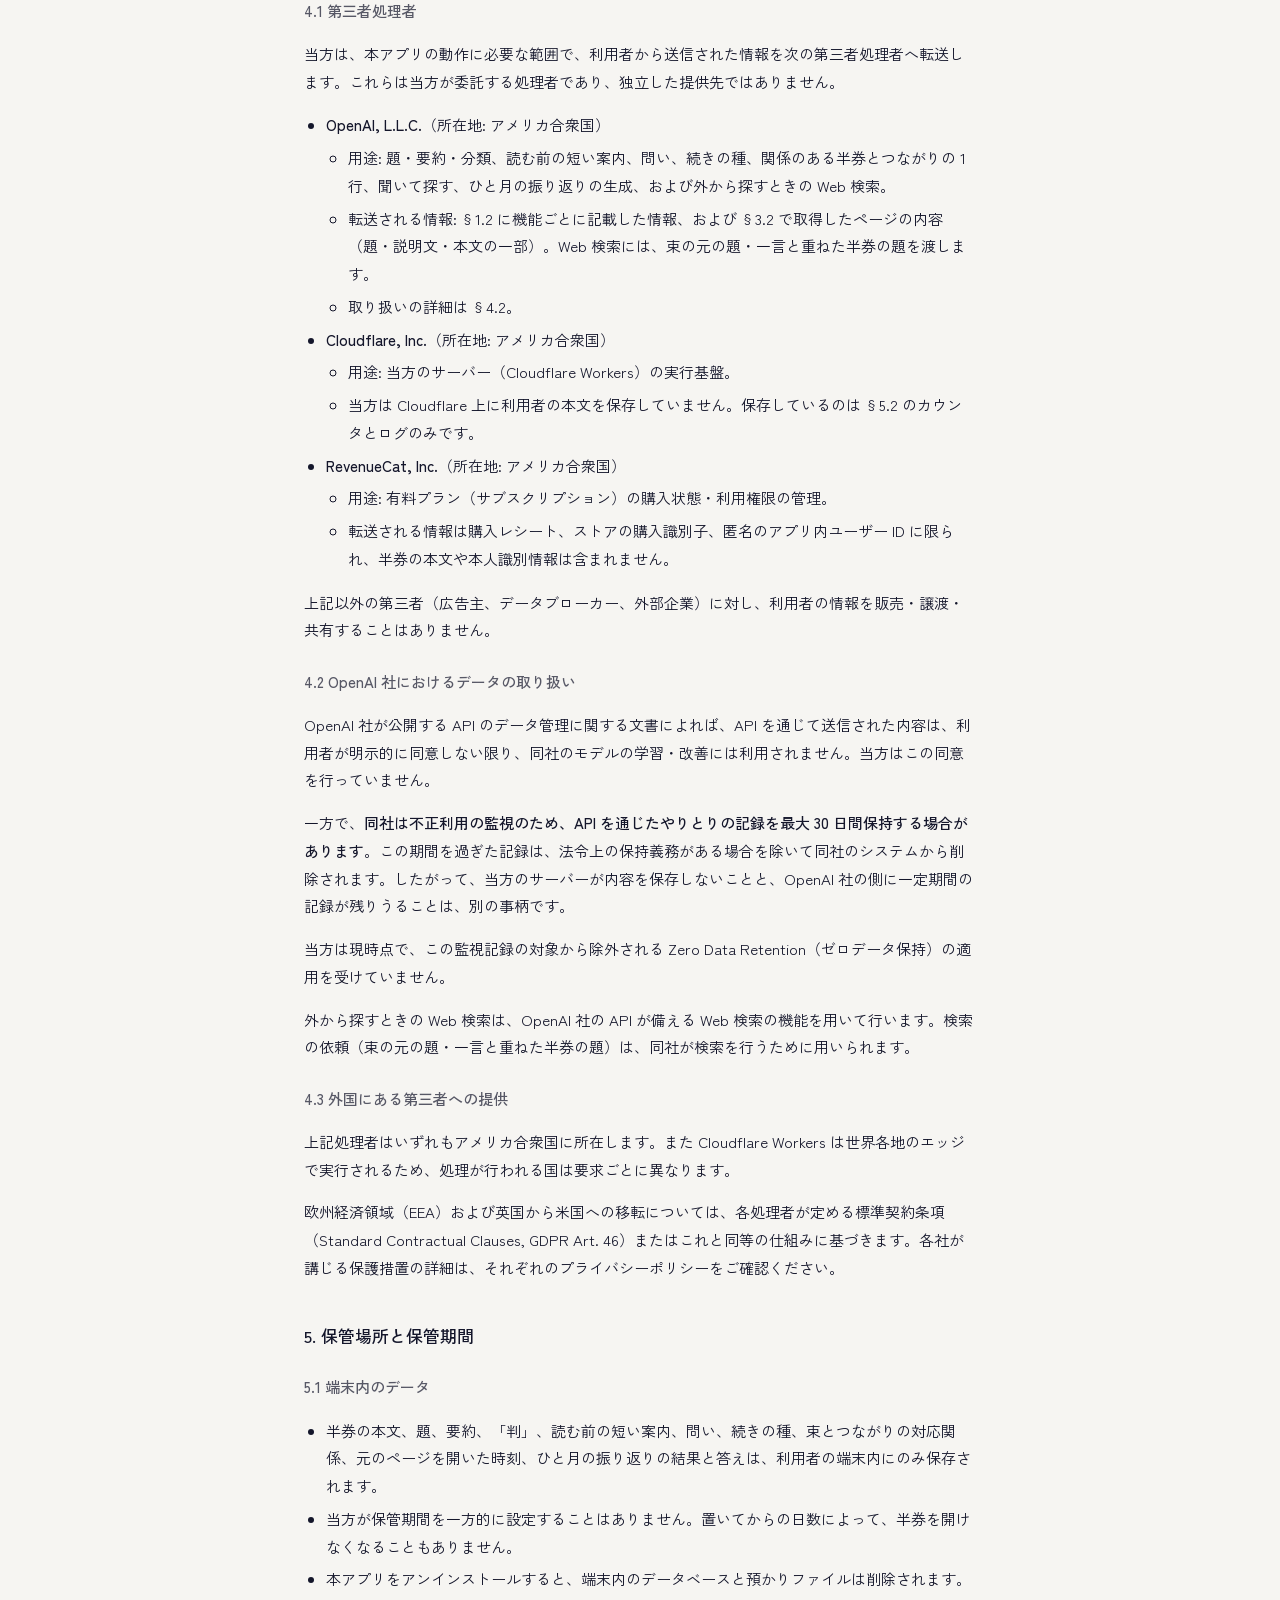
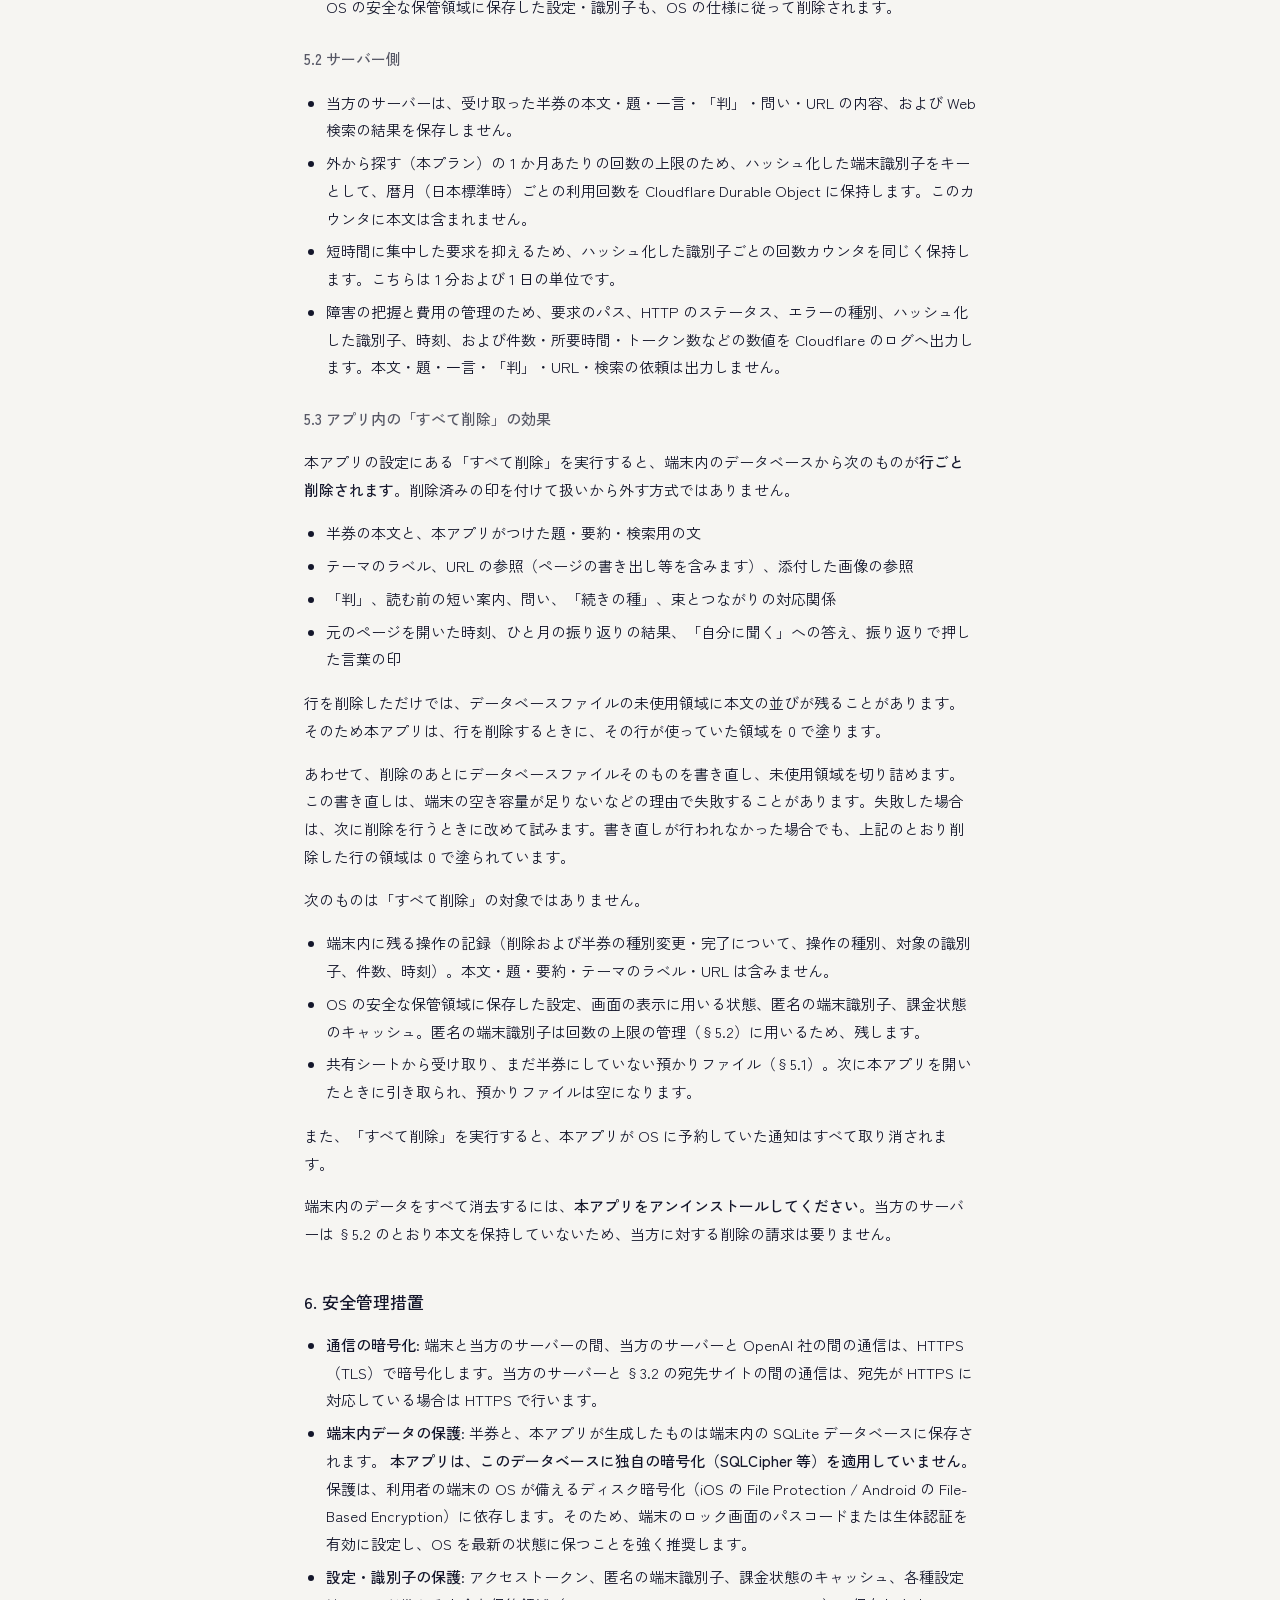
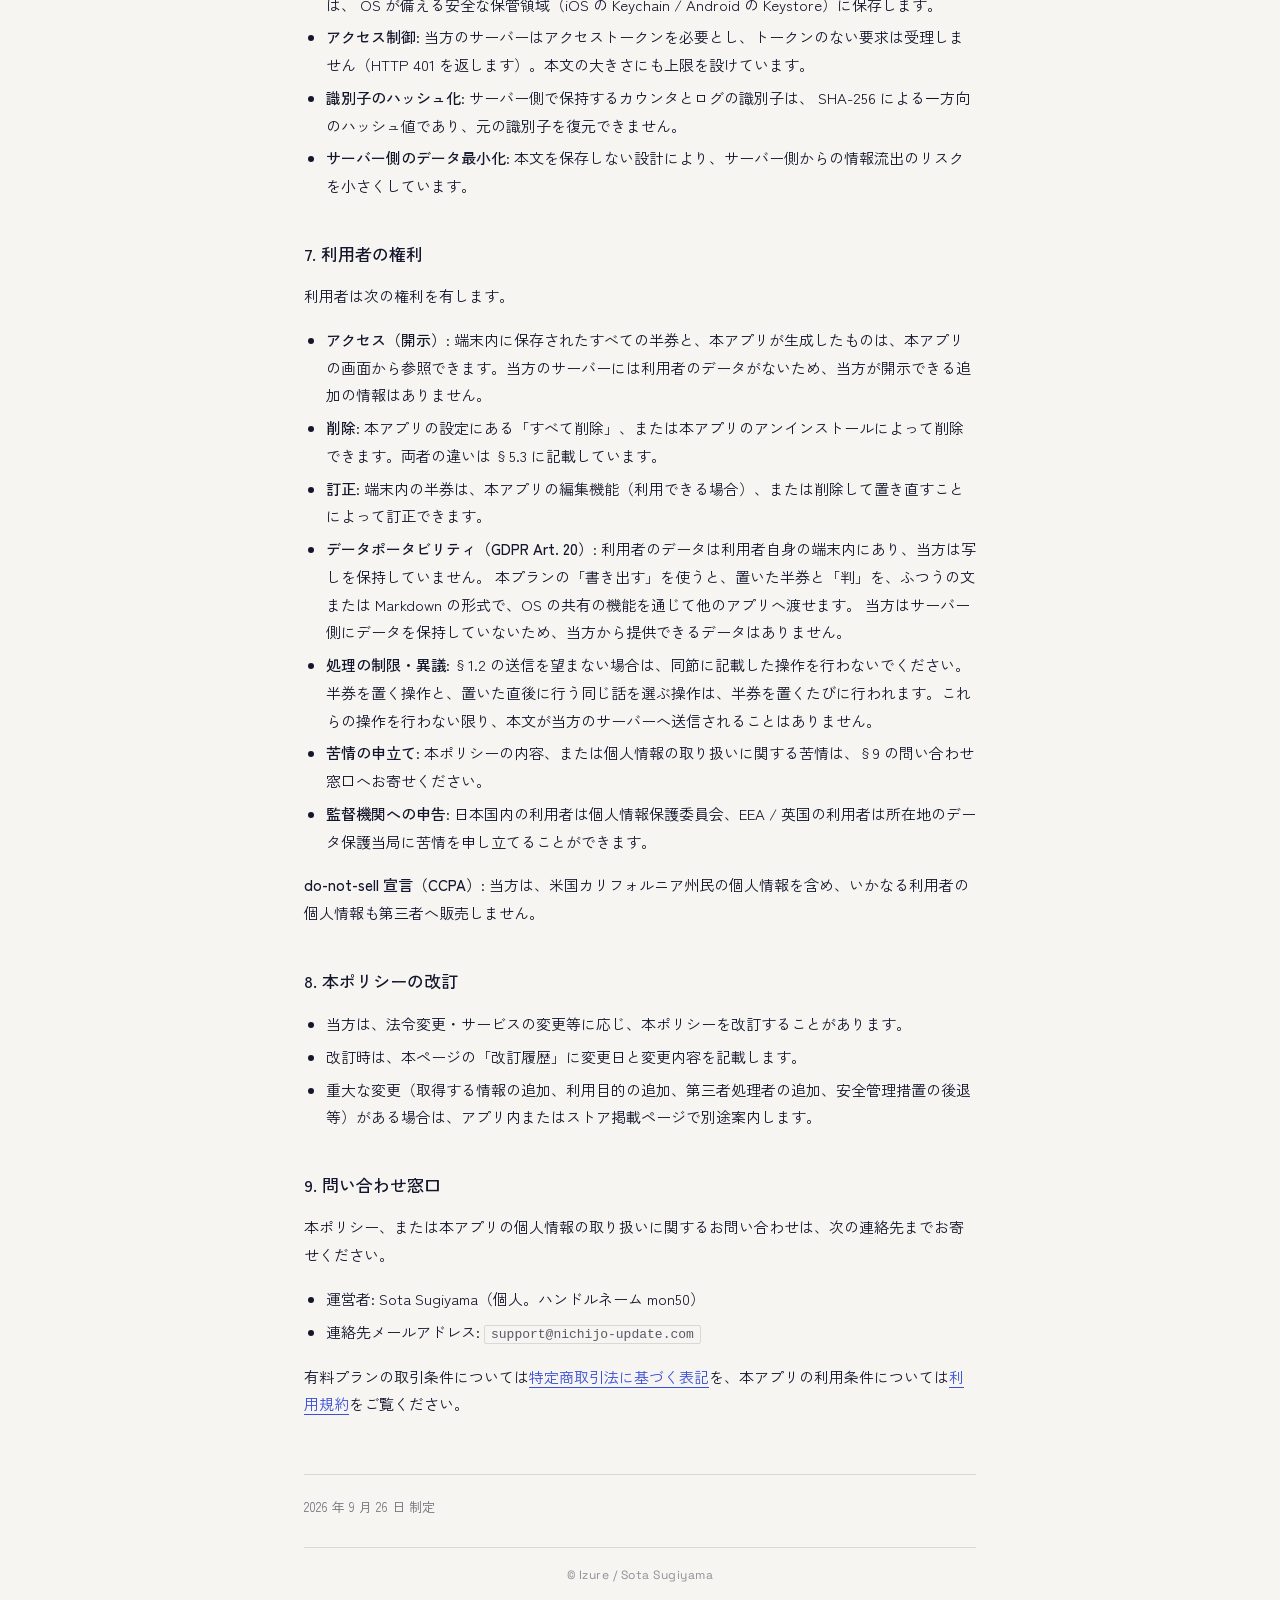
==== commit 3aa350d3: "privacy: Pro の照合で匿名のアプリ内ユーザー ID を当方のサーバーも受け取る旨を足す Co-Authored-By: Claude Opus 5.5 (1M context) <nore" ====
--- a/legal/privacy/ja/index.html
+++ b/legal/privacy/ja/index.html
@@ -172,6 +172,9 @@
       <p>
         利用者が本プランを購入する場合、決済そのものは Apple App Store / Google Play が処理します。当方は、購入状態（サブスクリプションの有効・無効、満了日）を管理するため、購入レシート、ストアが発行する購入識別子、および RevenueCat が自動生成する匿名のアプリ内ユーザー ID（氏名等の本人識別情報とは結びつきません）を、処理者である RevenueCat（§4.1 参照）へ送信します。当方および RevenueCat は、利用者のクレジットカード番号その他の決済情報を取得・保持しません。
       </p>
+      <p>
+        また、本プランの機能を使うとき、本アプリはこの匿名のアプリ内ユーザー ID を当方のサーバーへ送り、当方のサーバーは RevenueCat に購入状態が有効かどうかを問い合わせます。当方のサーバーは、この ID と問い合わせの結果（有効かどうか）を最長 10 分間メモリ上に保持するだけで、保存しません。
+      </p>
       <p>本アプリにログイン機能はなく、購入状態はストアのアカウントに紐づきます。無料トライアルは提供していません。</p>
 
       <h3>1.7 当方が取得しない情報</h3>
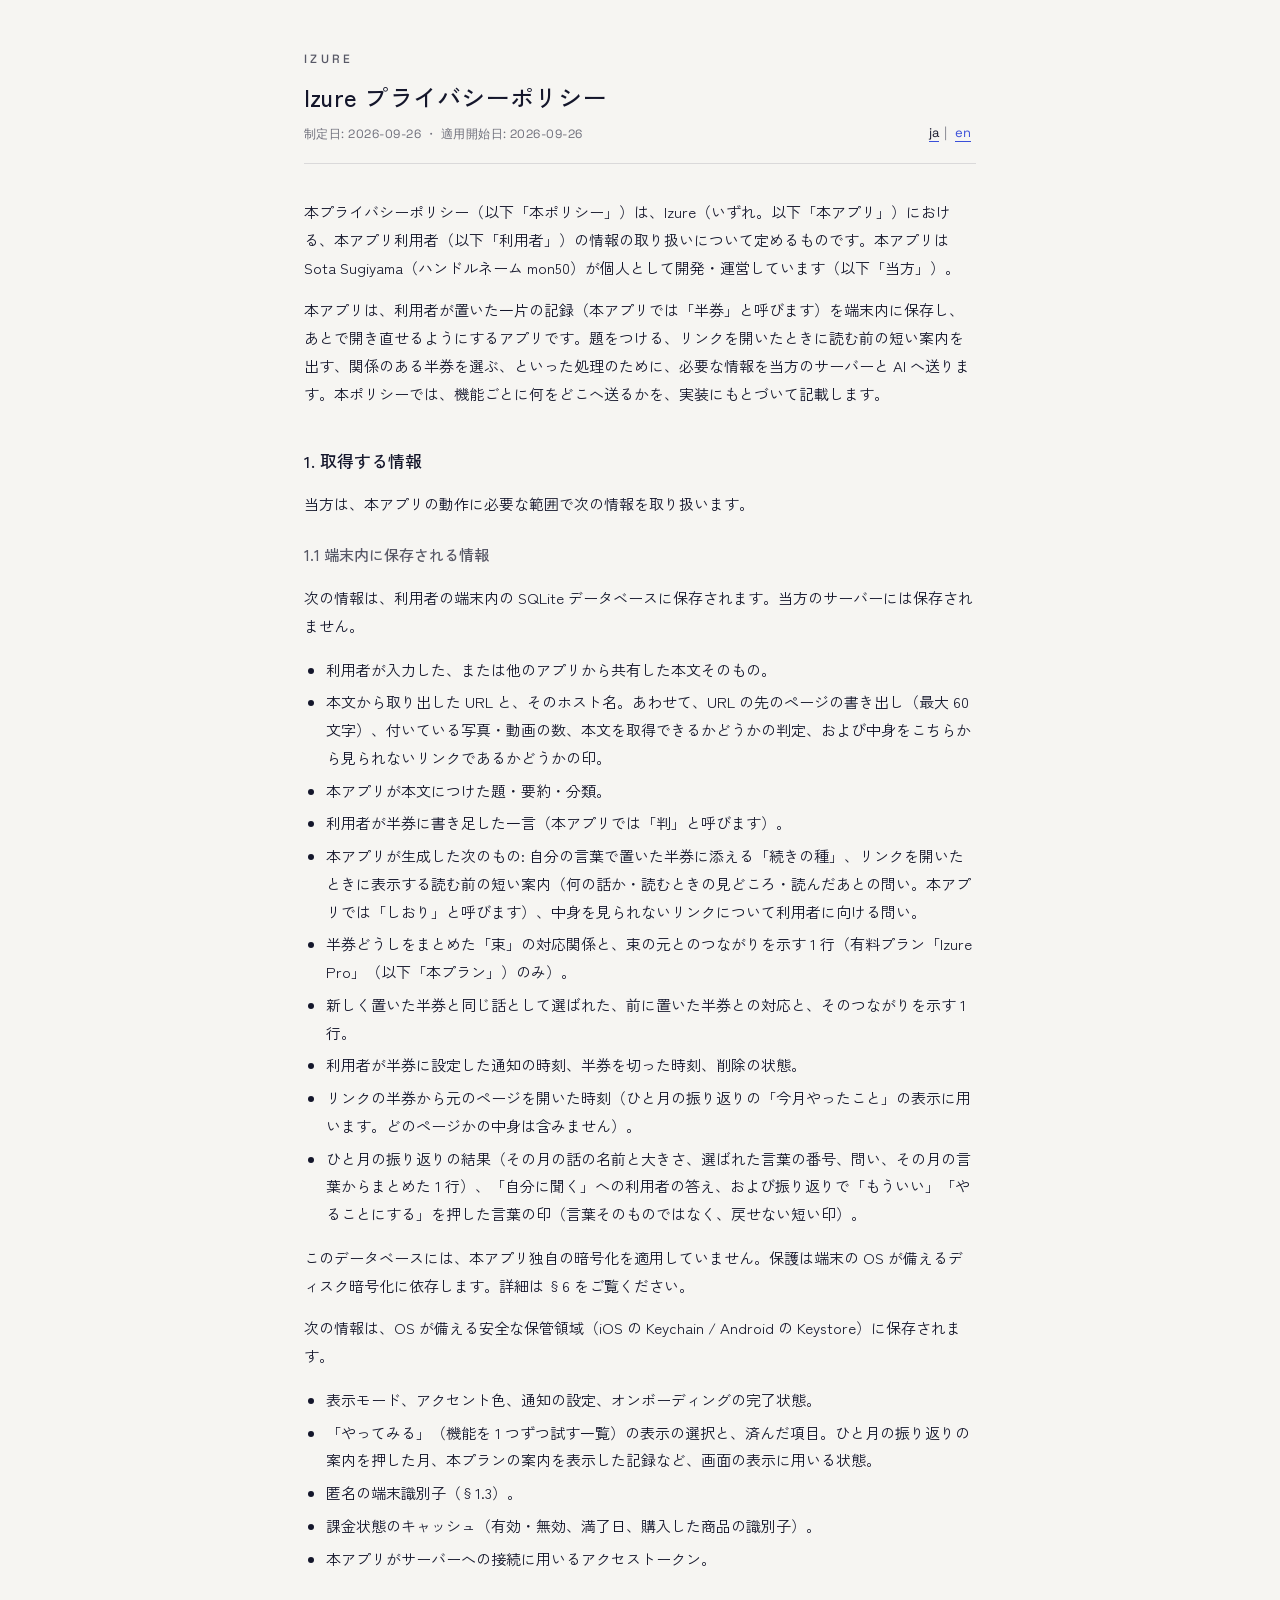
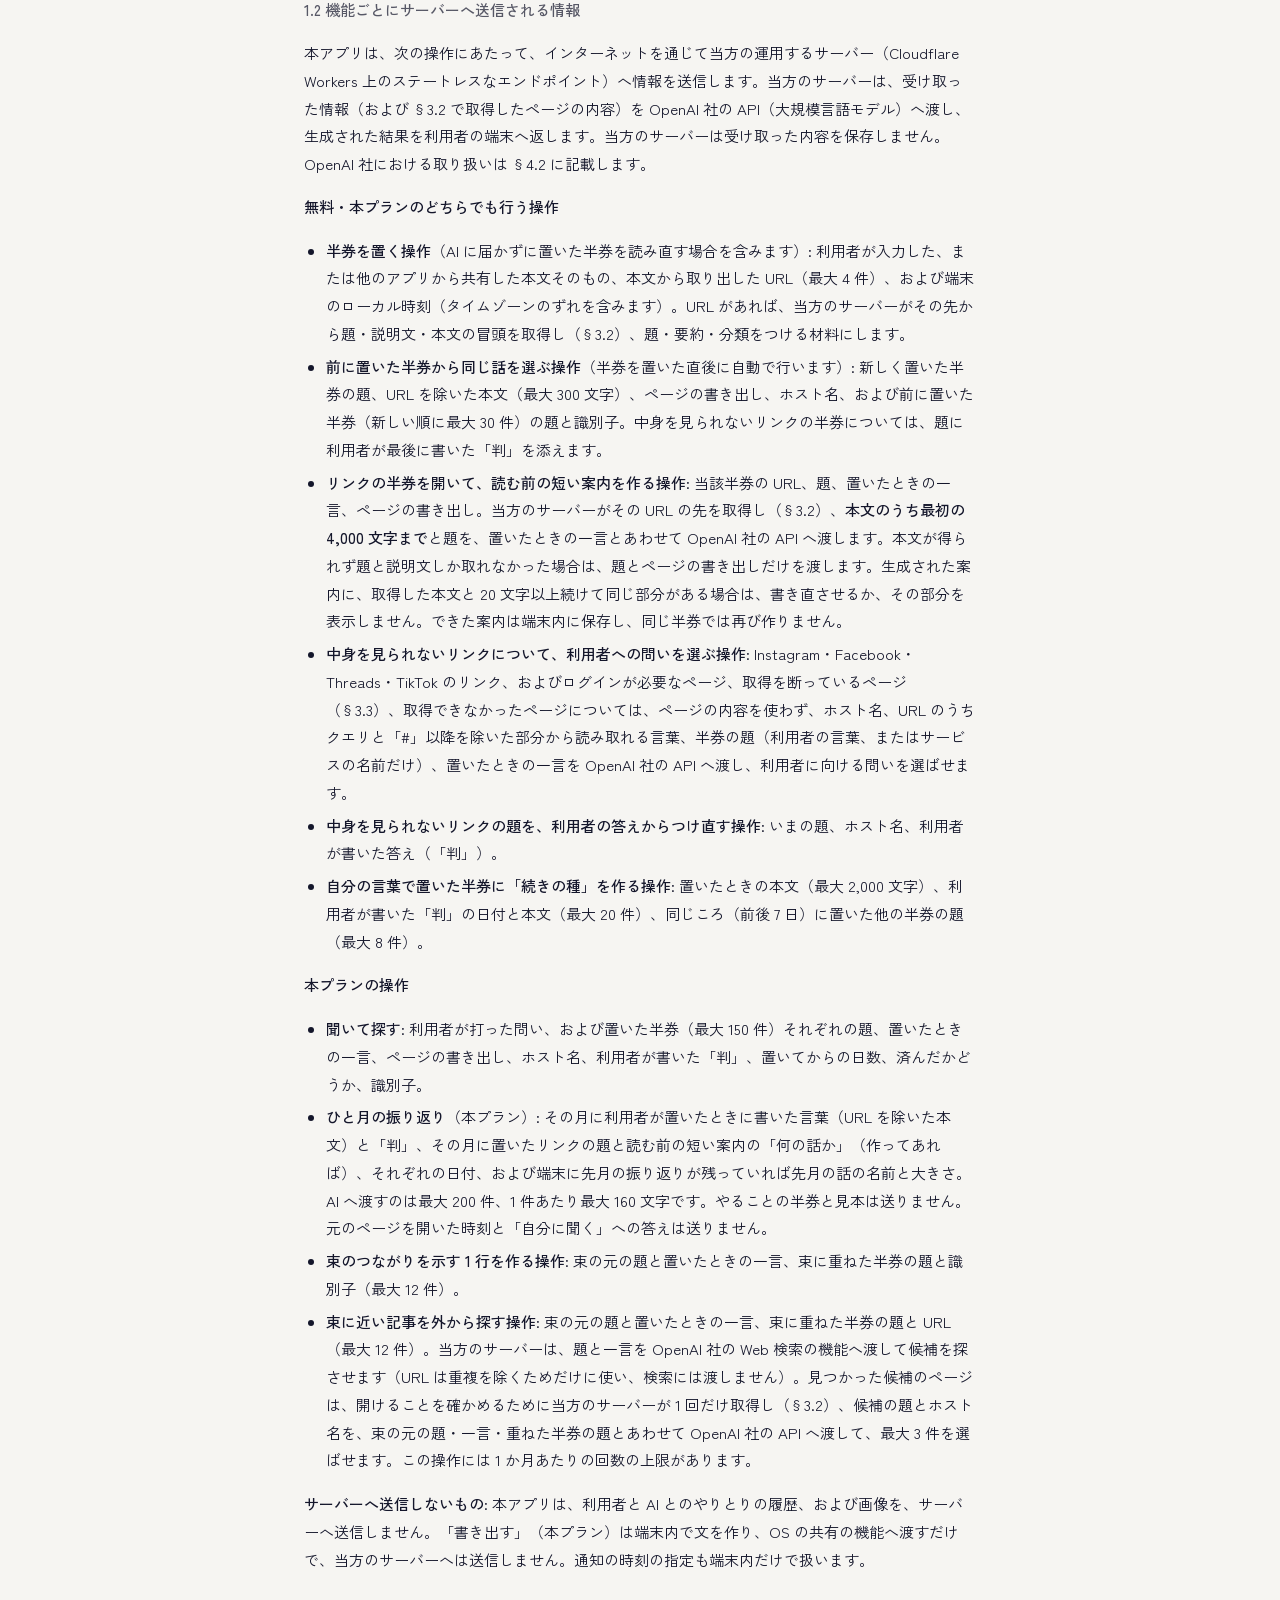
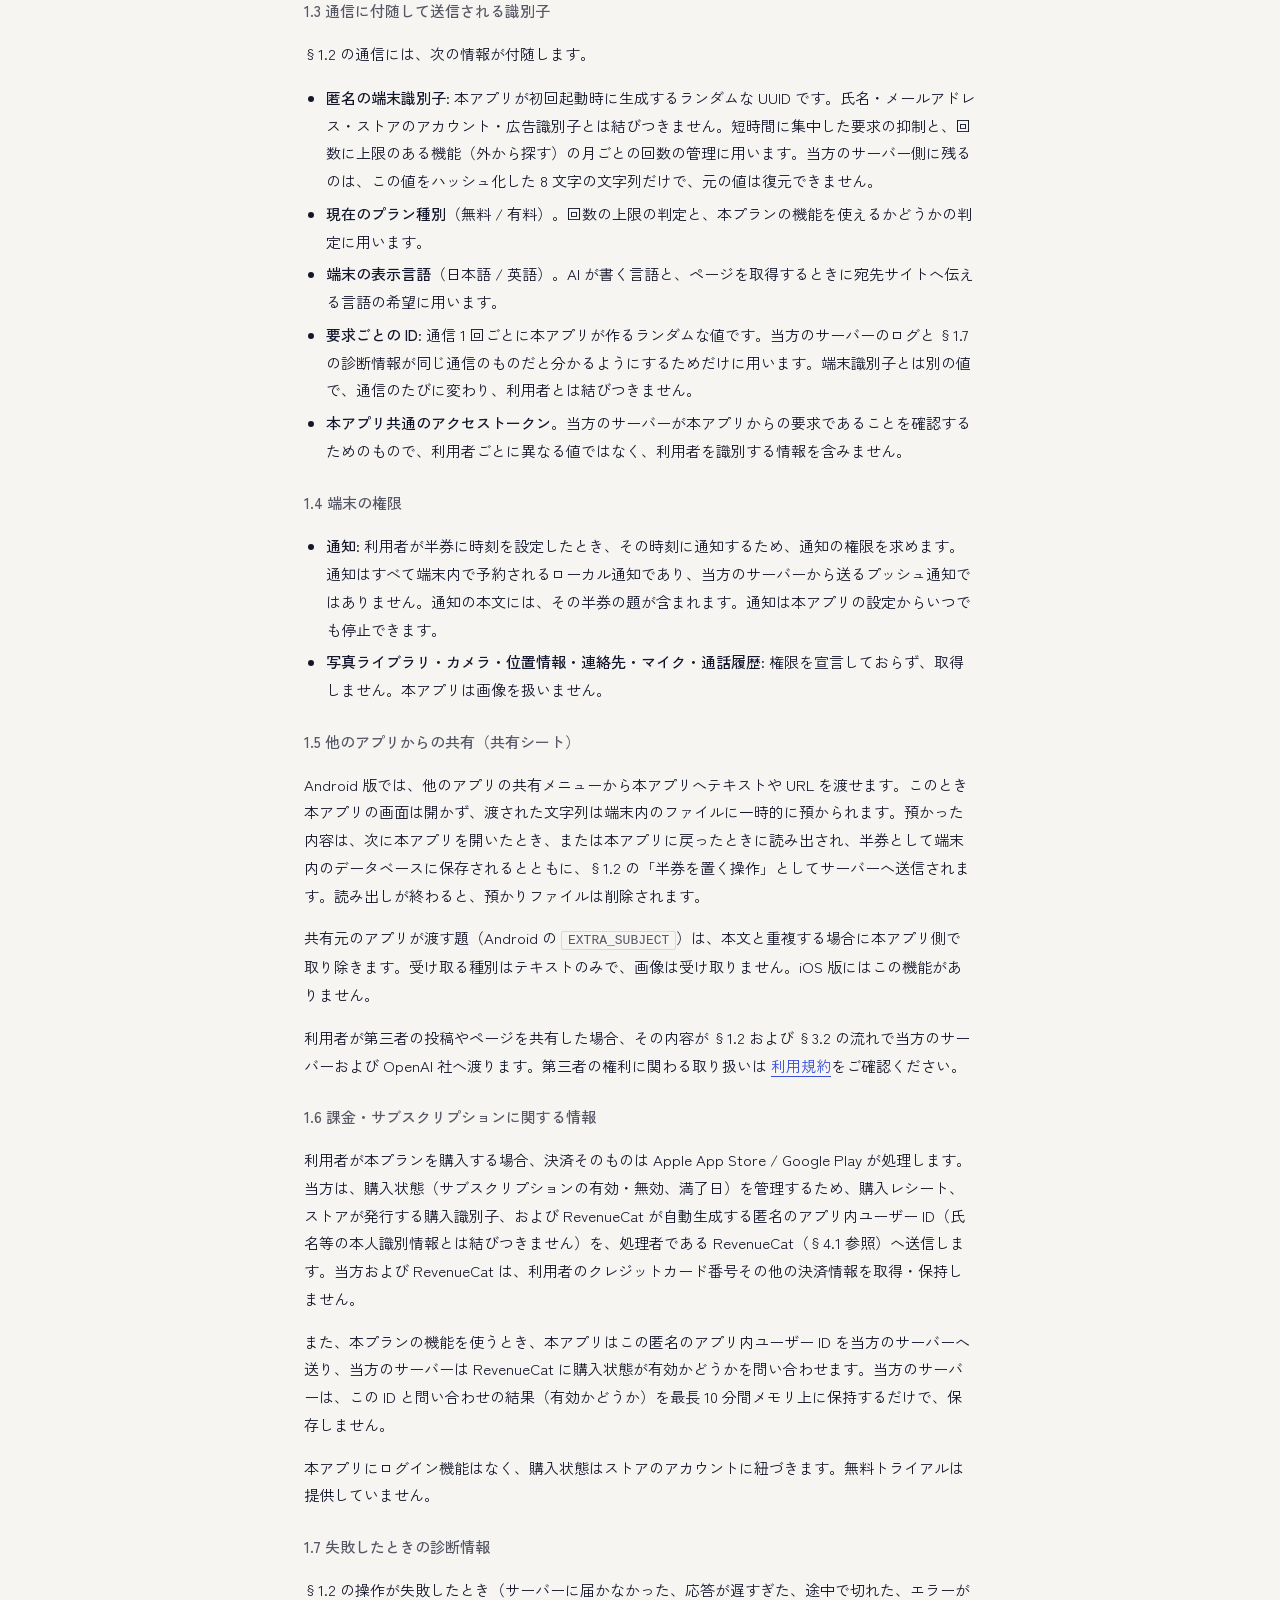
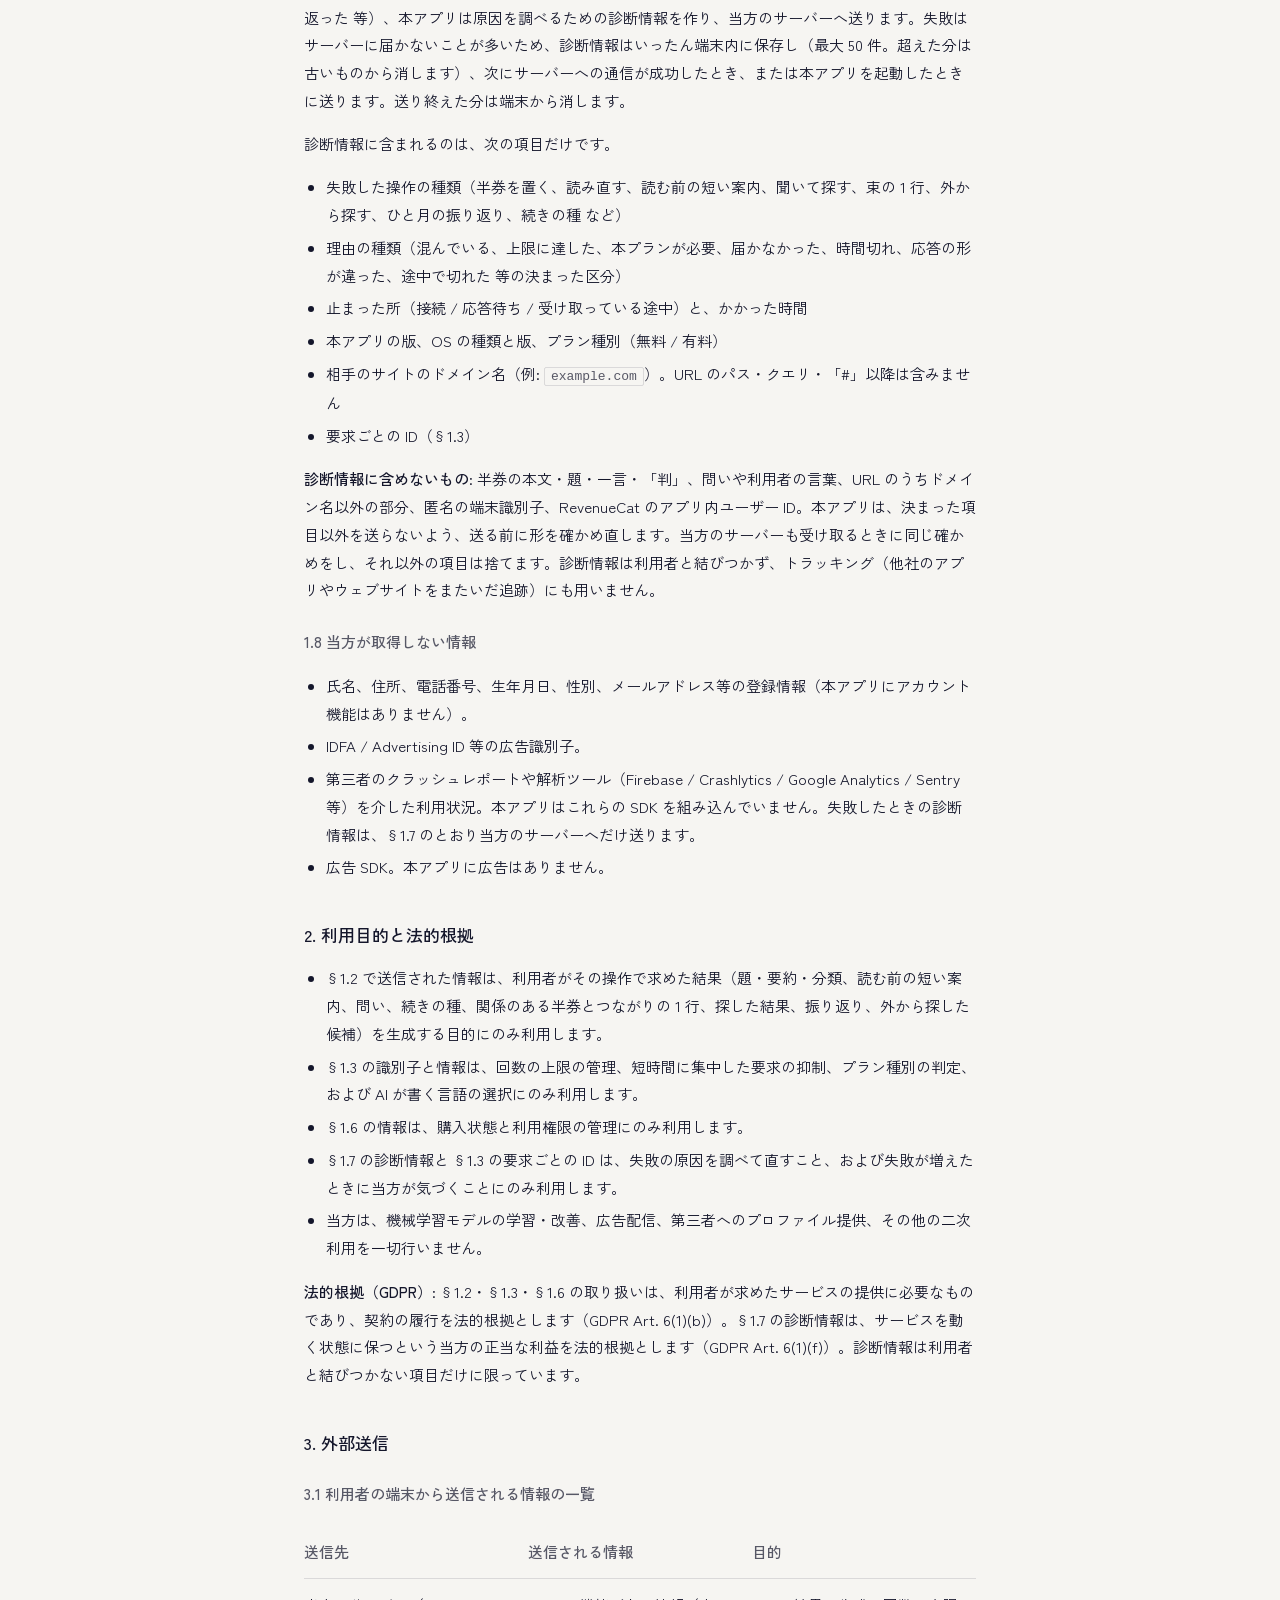
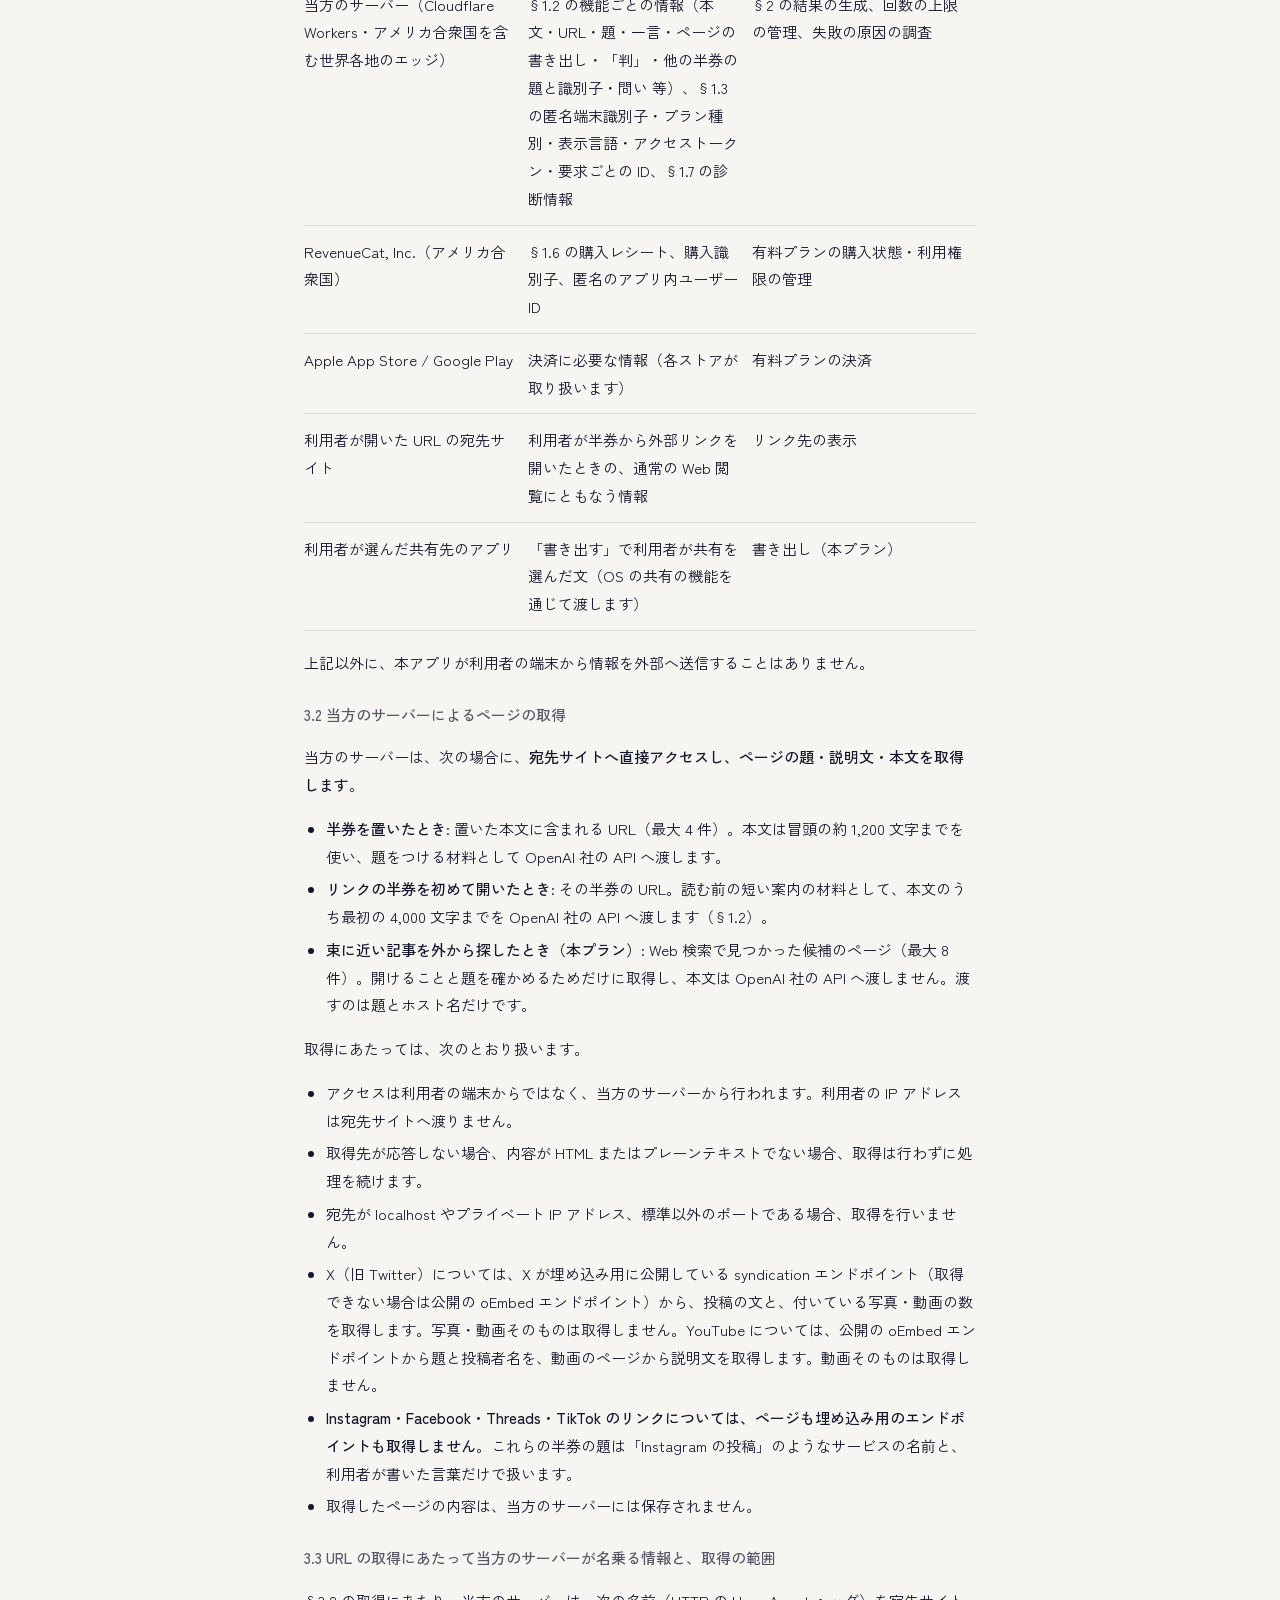
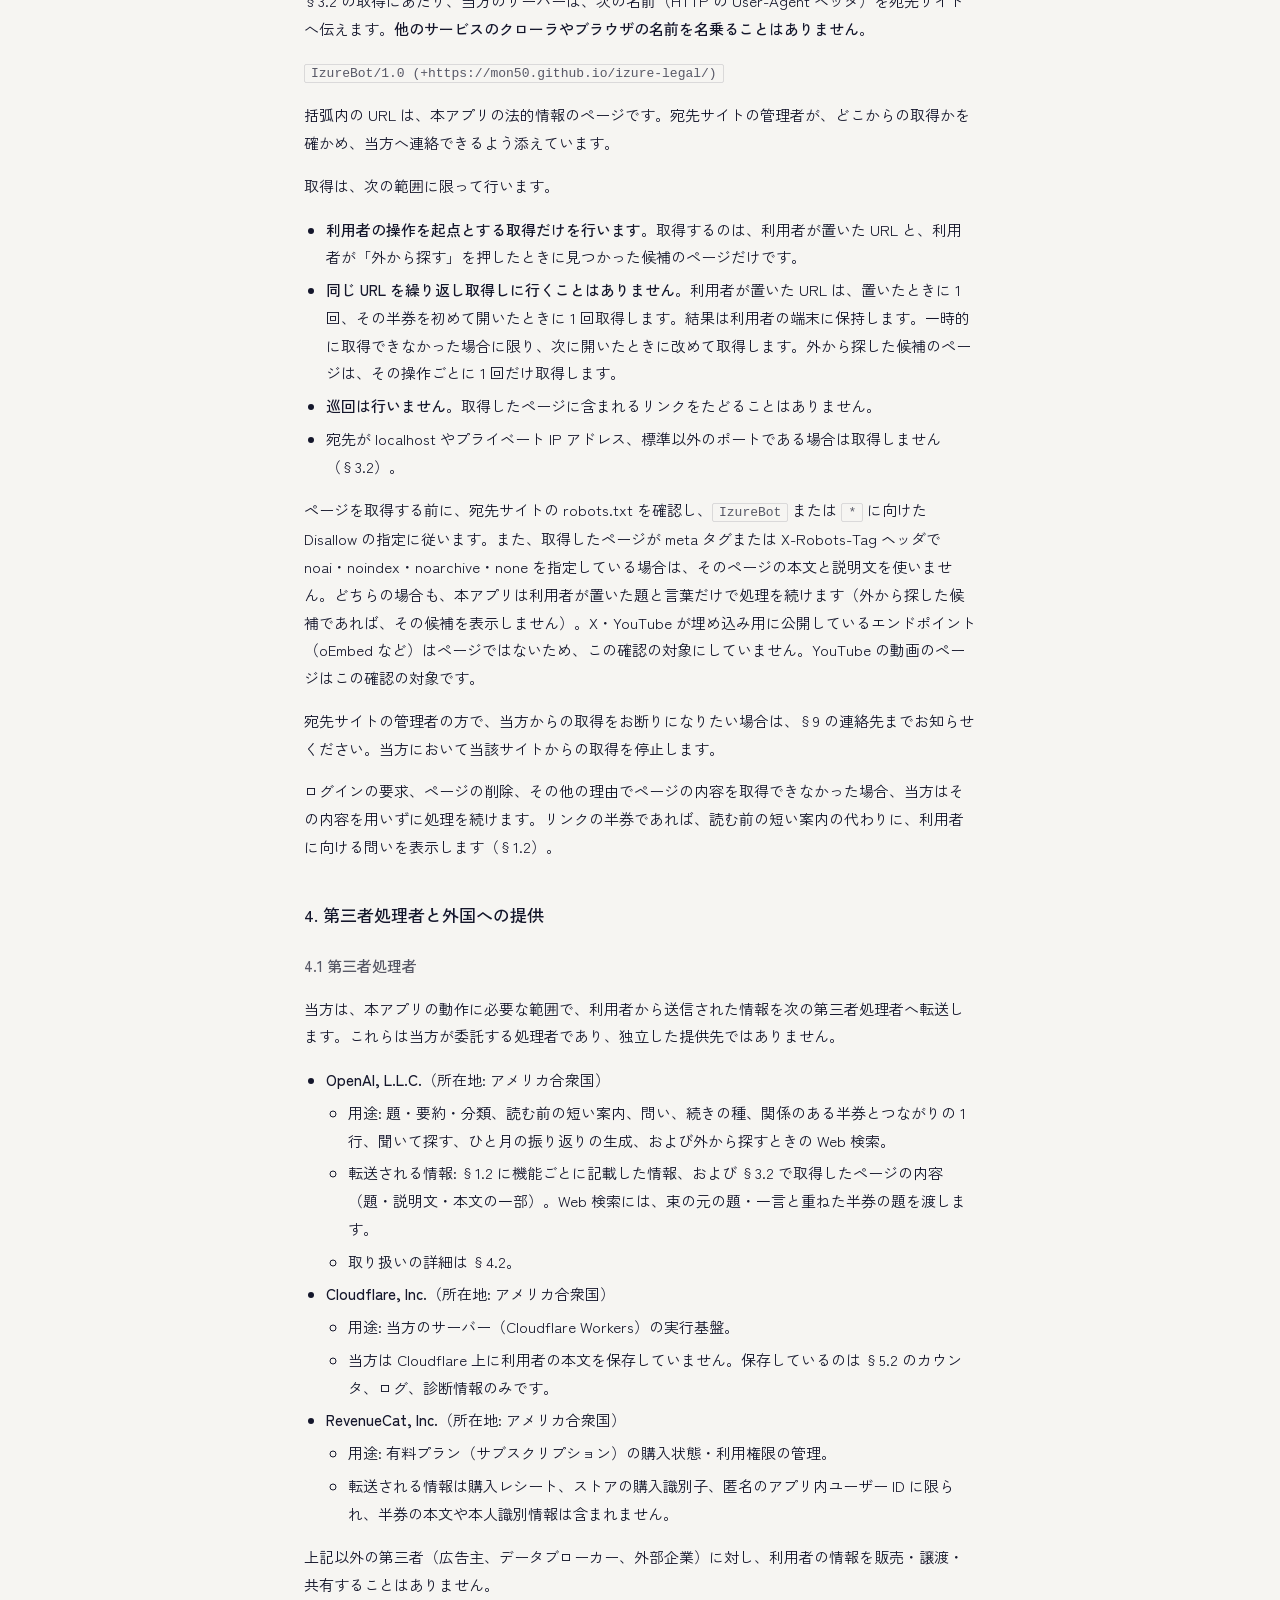
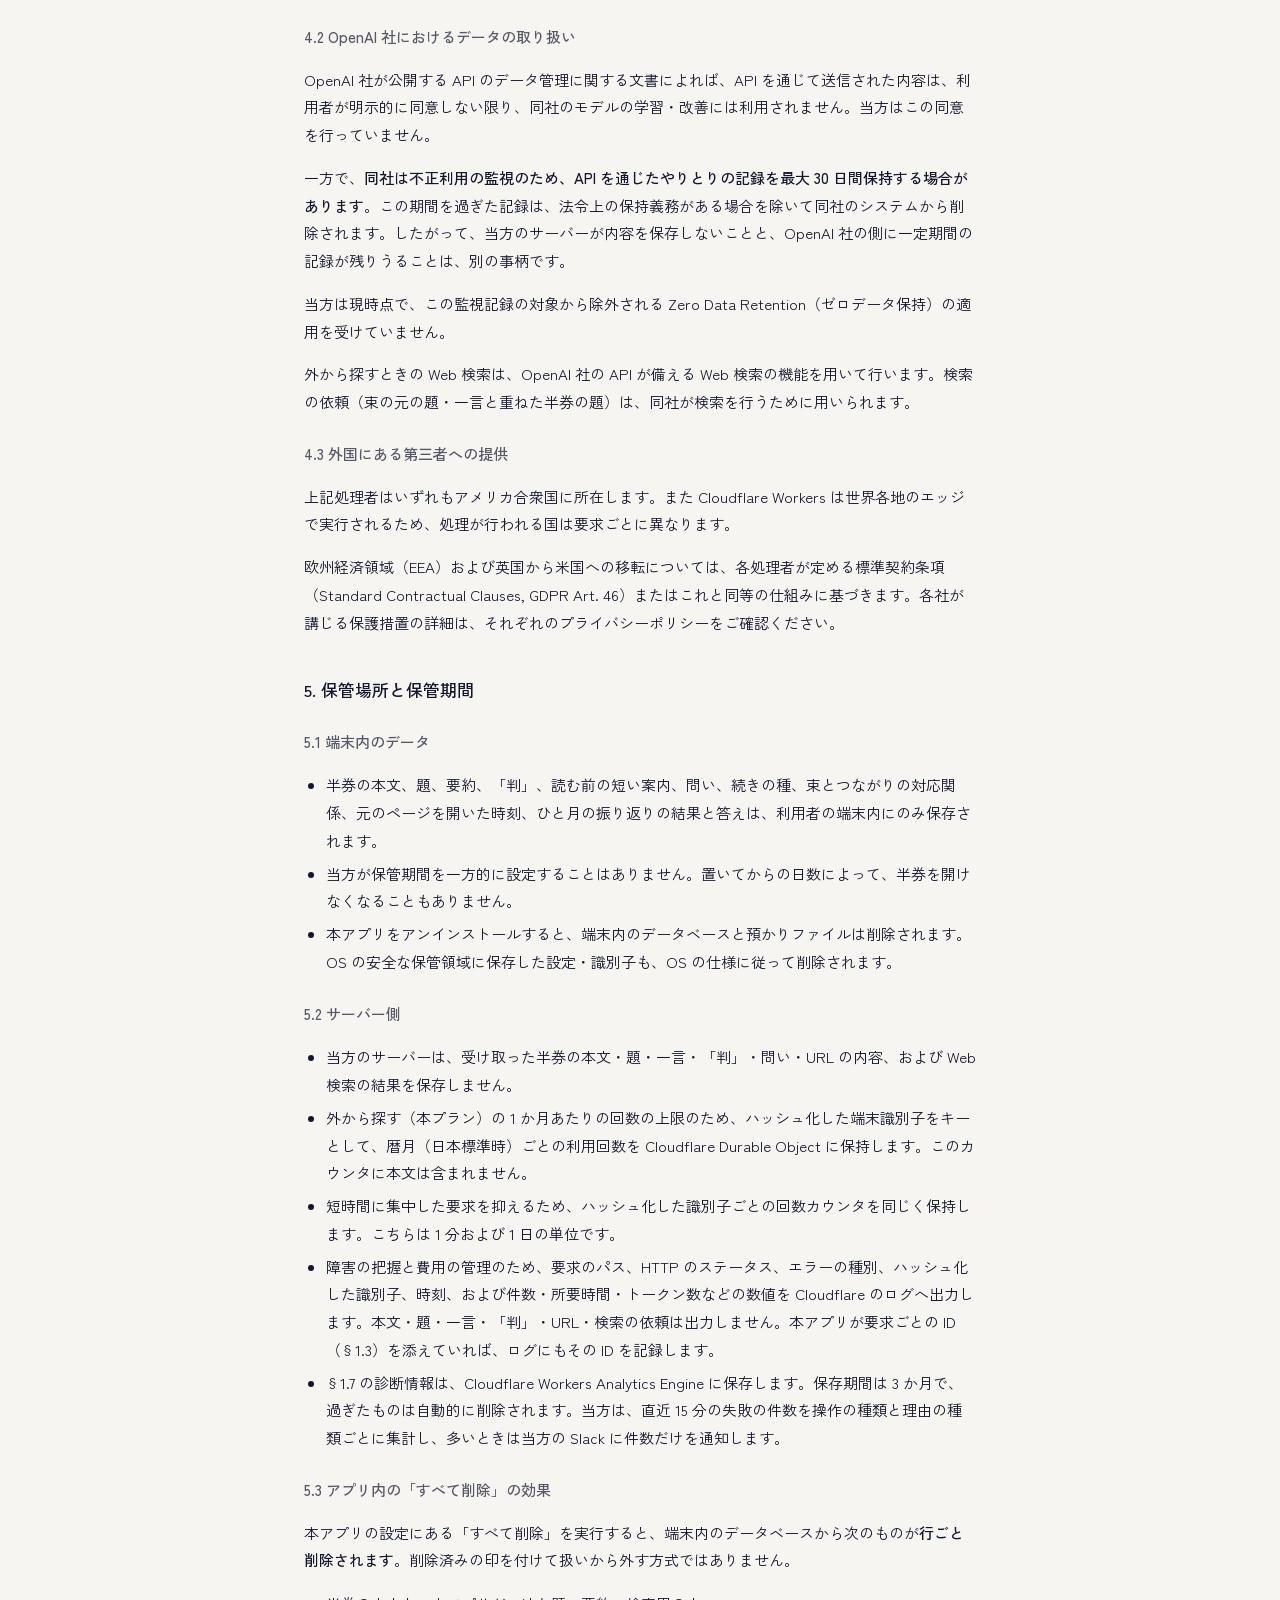
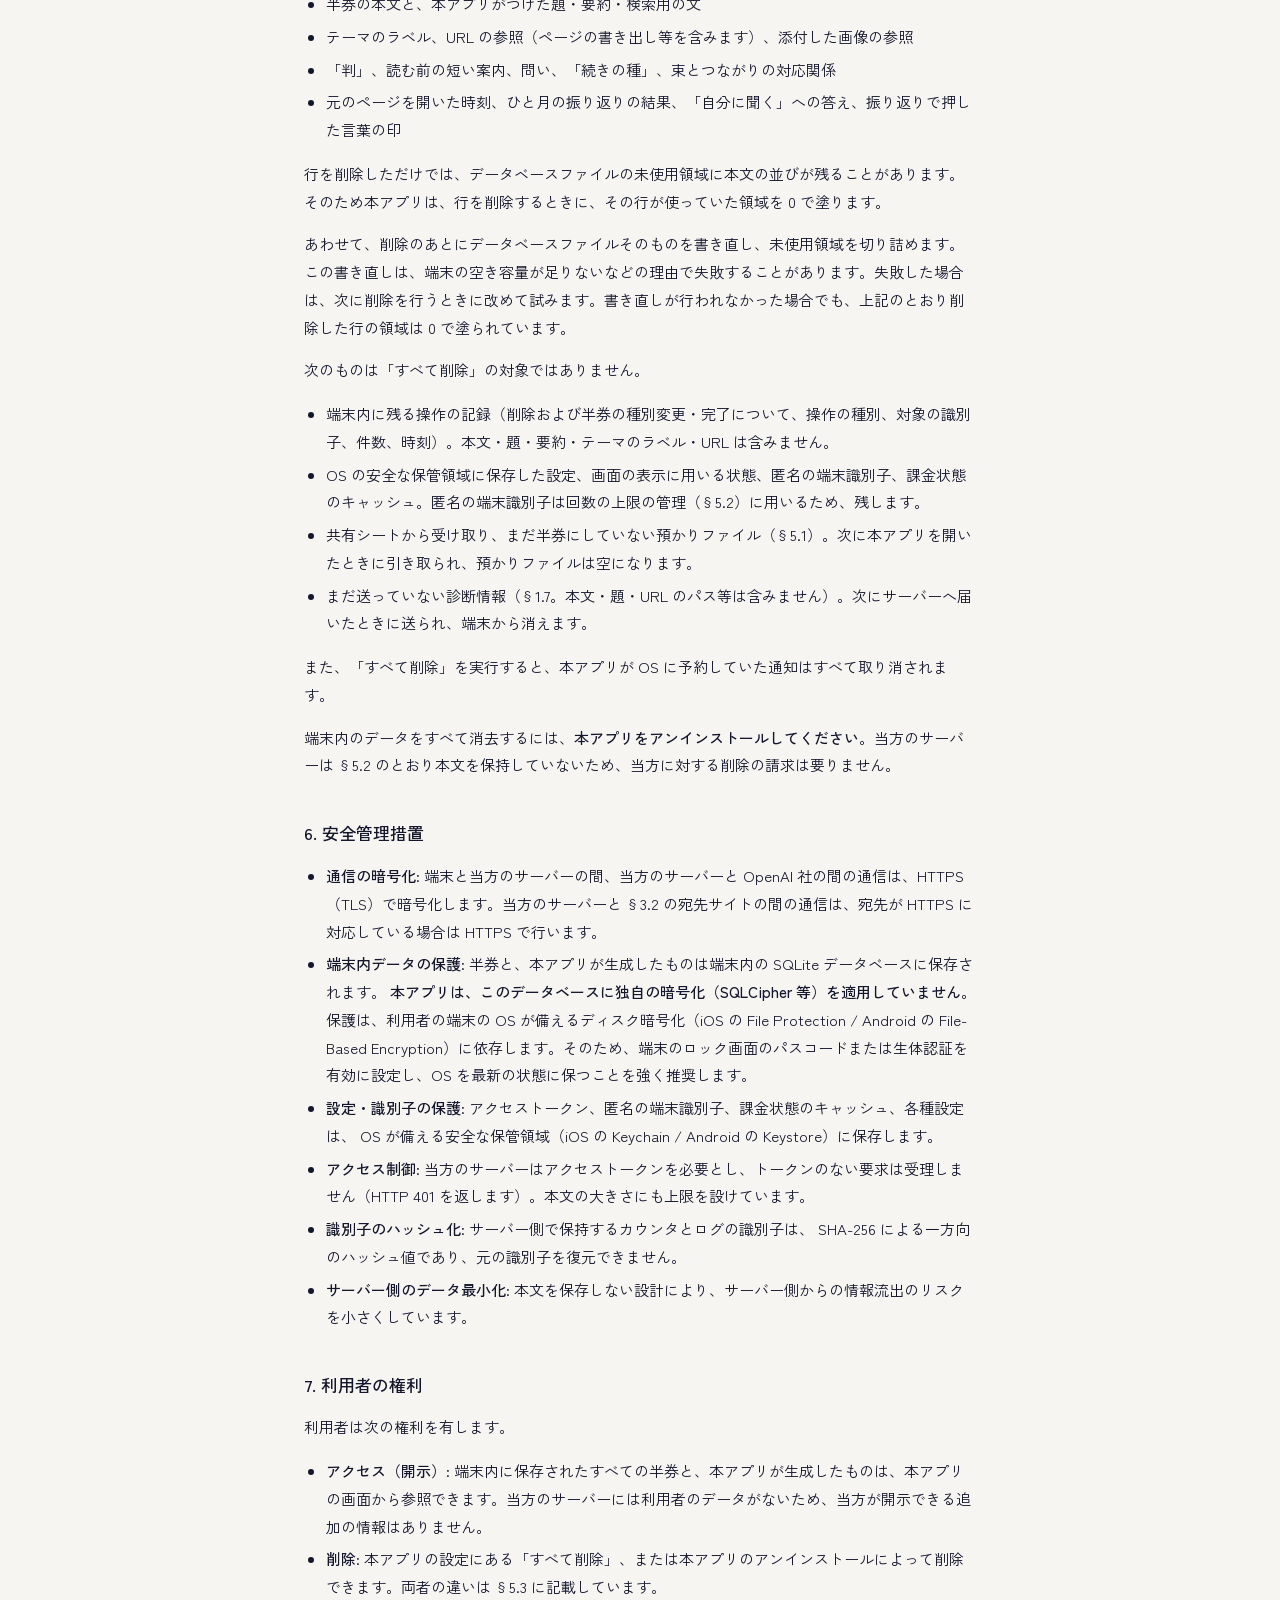
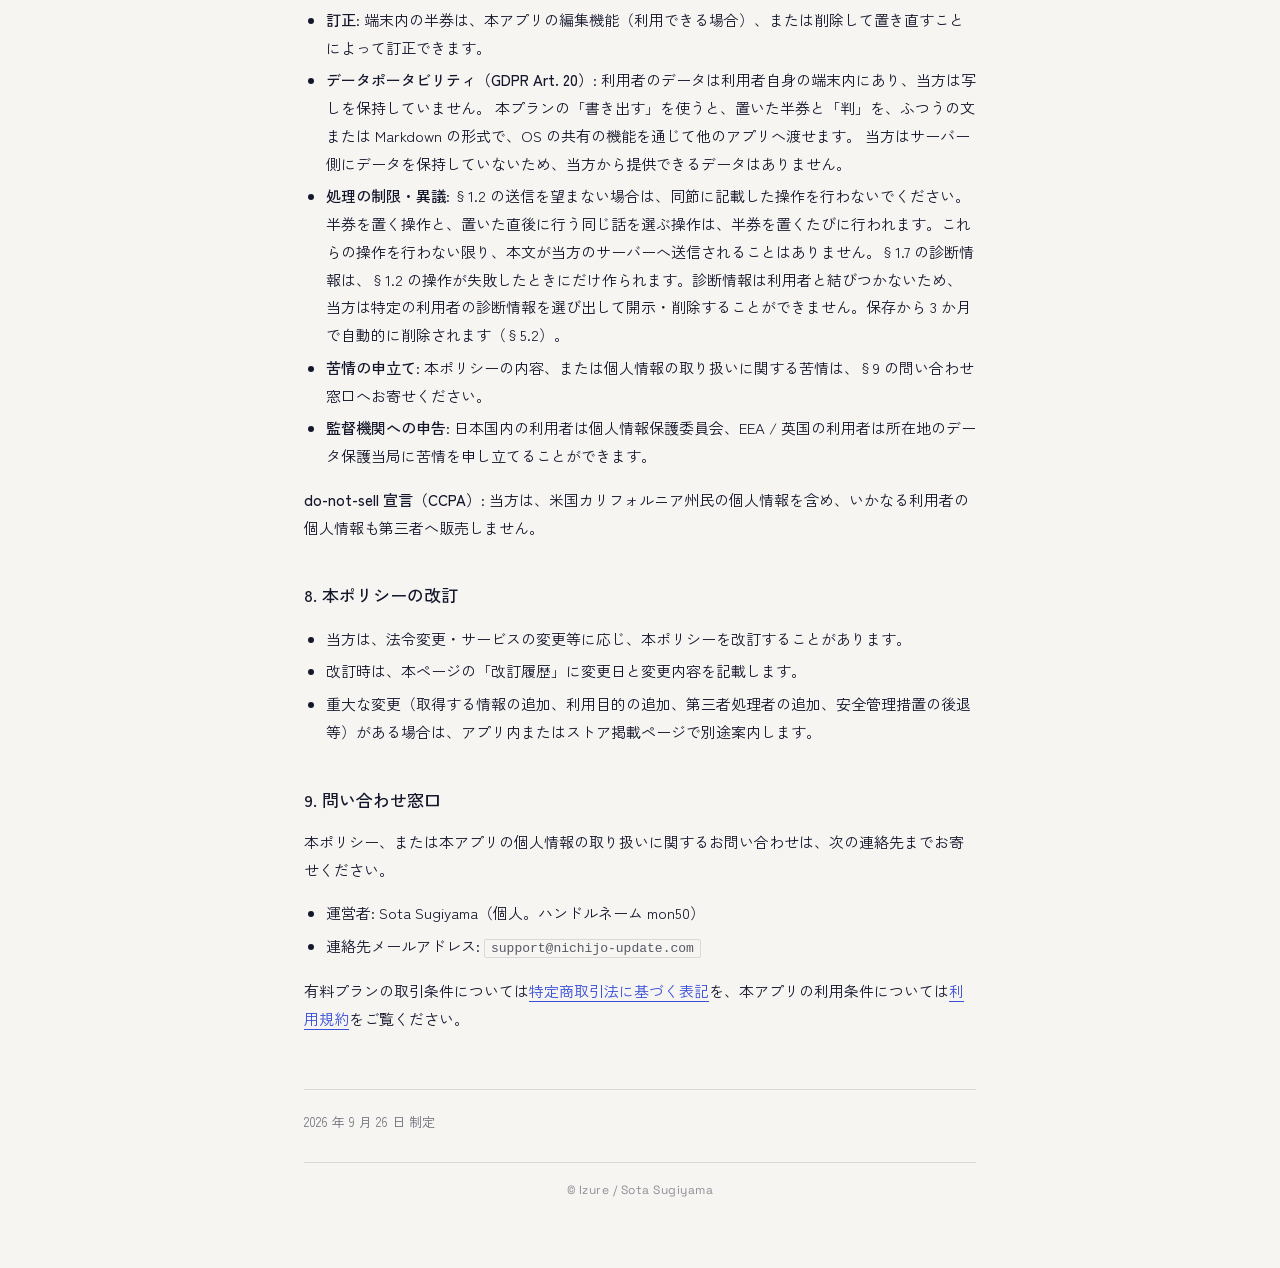
==== commit 4a84b24f: "privacy: 失敗したときの診断情報（1.7）を足す Co-Authored-By: Claude Opus 5.5 (1M context) <noreply@anthropic.com>" ====
--- a/legal/privacy/ja/index.html
+++ b/legal/privacy/ja/index.html
@@ -144,6 +144,9 @@
         <li><strong>現在のプラン種別</strong>（無料 / 有料）。回数の上限の判定と、本プランの機能を使えるかどうかの判定に用います。</li>
         <li><strong>端末の表示言語</strong>（日本語 / 英語）。AI が書く言語と、ページを取得するときに宛先サイトへ伝える言語の希望に用います。</li>
         <li>
+          <strong>要求ごとの ID</strong>: 通信 1 回ごとに本アプリが作るランダムな値です。当方のサーバーのログと §1.7 の診断情報が同じ通信のものだと分かるようにするためだけに用います。端末識別子とは別の値で、通信のたびに変わり、利用者とは結びつきません。
+        </li>
+        <li>
           <strong>本アプリ共通のアクセストークン</strong>。当方のサーバーが本アプリからの要求であることを確認するためのもので、利用者ごとに異なる値ではなく、利用者を識別する情報を含みません。
         </li>
       </ul>
@@ -177,11 +180,28 @@
       </p>
       <p>本アプリにログイン機能はなく、購入状態はストアのアカウントに紐づきます。無料トライアルは提供していません。</p>
 
-      <h3>1.7 当方が取得しない情報</h3>
+      <h3>1.7 失敗したときの診断情報</h3>
+      <p>
+        §1.2 の操作が失敗したとき（サーバーに届かなかった、応答が遅すぎた、途中で切れた、エラーが返った 等）、本アプリは原因を調べるための診断情報を作り、当方のサーバーへ送ります。失敗はサーバーに届かないことが多いため、診断情報はいったん端末内に保存し（最大 50 件。超えた分は古いものから消します）、次にサーバーへの通信が成功したとき、または本アプリを起動したときに送ります。送り終えた分は端末から消します。
+      </p>
+      <p>診断情報に含まれるのは、次の項目だけです。</p>
+      <ul>
+        <li>失敗した操作の種類（半券を置く、読み直す、読む前の短い案内、聞いて探す、束の 1 行、外から探す、ひと月の振り返り、続きの種 など）</li>
+        <li>理由の種類（混んでいる、上限に達した、本プランが必要、届かなかった、時間切れ、応答の形が違った、途中で切れた 等の決まった区分）</li>
+        <li>止まった所（接続 / 応答待ち / 受け取っている途中）と、かかった時間</li>
+        <li>本アプリの版、OS の種類と版、プラン種別（無料 / 有料）</li>
+        <li>相手のサイトのドメイン名（例: <code>example.com</code>）。URL のパス・クエリ・「#」以降は含みません</li>
+        <li>要求ごとの ID（§1.3）</li>
+      </ul>
+      <p>
+        <strong>診断情報に含めないもの</strong>: 半券の本文・題・一言・「判」、問いや利用者の言葉、URL のうちドメイン名以外の部分、匿名の端末識別子、RevenueCat のアプリ内ユーザー ID。本アプリは、決まった項目以外を送らないよう、送る前に形を確かめ直します。当方のサーバーも受け取るときに同じ確かめをし、それ以外の項目は捨てます。診断情報は利用者と結びつかず、トラッキング（他社のアプリやウェブサイトをまたいだ追跡）にも用いません。
+      </p>
+
+      <h3>1.8 当方が取得しない情報</h3>
       <ul>
         <li>氏名、住所、電話番号、生年月日、性別、メールアドレス等の登録情報（本アプリにアカウント機能はありません）。</li>
         <li>IDFA / Advertising ID 等の広告識別子。</li>
-        <li>クラッシュレポートや解析ツール（Firebase / Crashlytics / Google Analytics / Sentry 等）を介した利用状況。本アプリはこれらの SDK を組み込んでいません。</li>
+        <li>第三者のクラッシュレポートや解析ツール（Firebase / Crashlytics / Google Analytics / Sentry 等）を介した利用状況。本アプリはこれらの SDK を組み込んでいません。失敗したときの診断情報は、§1.7 のとおり当方のサーバーへだけ送ります。</li>
         <li>広告 SDK。本アプリに広告はありません。</li>
       </ul>
 
@@ -191,10 +211,11 @@
         <li>§1.2 で送信された情報は、利用者がその操作で求めた結果（題・要約・分類、読む前の短い案内、問い、続きの種、関係のある半券とつながりの 1 行、探した結果、振り返り、外から探した候補）を生成する目的にのみ利用します。</li>
         <li>§1.3 の識別子と情報は、回数の上限の管理、短時間に集中した要求の抑制、プラン種別の判定、および AI が書く言語の選択にのみ利用します。</li>
         <li>§1.6 の情報は、購入状態と利用権限の管理にのみ利用します。</li>
+        <li>§1.7 の診断情報と §1.3 の要求ごとの ID は、失敗の原因を調べて直すこと、および失敗が増えたときに当方が気づくことにのみ利用します。</li>
         <li>当方は、機械学習モデルの学習・改善、広告配信、第三者へのプロファイル提供、その他の二次利用を一切行いません。</li>
       </ul>
       <p>
-        <strong>法的根拠（GDPR）</strong>: §1.2・§1.3・§1.6 の取り扱いは、利用者が求めたサービスの提供に必要なものであり、契約の履行を法的根拠とします（GDPR Art. 6(1)(b)）。
+        <strong>法的根拠（GDPR）</strong>: §1.2・§1.3・§1.6 の取り扱いは、利用者が求めたサービスの提供に必要なものであり、契約の履行を法的根拠とします（GDPR Art. 6(1)(b)）。§1.7 の診断情報は、サービスを動く状態に保つという当方の正当な利益を法的根拠とします（GDPR Art. 6(1)(f)）。診断情報は利用者と結びつかない項目だけに限っています。
       </p>
 
       <h2>3. 外部送信</h2>
@@ -211,8 +232,8 @@
         </tr>
         <tr>
           <td>当方のサーバー（Cloudflare Workers・アメリカ合衆国を含む世界各地のエッジ）</td>
-          <td>§1.2 の機能ごとの情報（本文・URL・題・一言・ページの書き出し・「判」・他の半券の題と識別子・問い 等）、§1.3 の匿名端末識別子・プラン種別・表示言語・アクセストークン</td>
-          <td>§2 の結果の生成、回数の上限の管理</td>
+          <td>§1.2 の機能ごとの情報（本文・URL・題・一言・ページの書き出し・「判」・他の半券の題と識別子・問い 等）、§1.3 の匿名端末識別子・プラン種別・表示言語・アクセストークン・要求ごとの ID、§1.7 の診断情報</td>
+          <td>§2 の結果の生成、回数の上限の管理、失敗の原因の調査</td>
         </tr>
         <tr>
           <td>RevenueCat, Inc.（アメリカ合衆国）</td>
@@ -300,7 +321,7 @@
           <strong>Cloudflare, Inc.</strong>（所在地: アメリカ合衆国）
           <ul>
             <li>用途: 当方のサーバー（Cloudflare Workers）の実行基盤。</li>
-            <li>当方は Cloudflare 上に利用者の本文を保存していません。保存しているのは §5.2 のカウンタとログのみです。</li>
+            <li>当方は Cloudflare 上に利用者の本文を保存していません。保存しているのは §5.2 のカウンタ、ログ、診断情報のみです。</li>
           </ul>
         </li>
         <li>
@@ -366,7 +387,10 @@
         </li>
         <li>
           障害の把握と費用の管理のため、要求のパス、HTTP のステータス、エラーの種別、ハッシュ化した識別子、時刻、および件数・所要時間・トークン数などの数値を
-          Cloudflare のログへ出力します。本文・題・一言・「判」・URL・検索の依頼は出力しません。
+          Cloudflare のログへ出力します。本文・題・一言・「判」・URL・検索の依頼は出力しません。本アプリが要求ごとの ID（§1.3）を添えていれば、ログにもその ID を記録します。
+        </li>
+        <li>
+          §1.7 の診断情報は、Cloudflare Workers Analytics Engine に保存します。保存期間は 3 か月で、過ぎたものは自動的に削除されます。当方は、直近 15 分の失敗の件数を操作の種類と理由の種類ごとに集計し、多いときは当方の Slack に件数だけを通知します。
         </li>
       </ul>
 
@@ -391,6 +415,7 @@
         <li>端末内に残る操作の記録（削除および半券の種別変更・完了について、操作の種別、対象の識別子、件数、時刻）。本文・題・要約・テーマのラベル・URL は含みません。</li>
         <li>OS の安全な保管領域に保存した設定、画面の表示に用いる状態、匿名の端末識別子、課金状態のキャッシュ。匿名の端末識別子は回数の上限の管理（§5.2）に用いるため、残します。</li>
         <li>共有シートから受け取り、まだ半券にしていない預かりファイル（§5.1）。次に本アプリを開いたときに引き取られ、預かりファイルは空になります。</li>
+        <li>まだ送っていない診断情報（§1.7。本文・題・URL のパス等は含みません）。次にサーバーへ届いたときに送られ、端末から消えます。</li>
       </ul>
       <p>
         また、「すべて削除」を実行すると、本アプリが OS に予約していた通知はすべて取り消されます。
@@ -438,7 +463,7 @@
           本プランの「書き出す」を使うと、置いた半券と「判」を、ふつうの文または Markdown の形式で、OS の共有の機能を通じて他のアプリへ渡せます。
           当方はサーバー側にデータを保持していないため、当方から提供できるデータはありません。
         </li>
-        <li><strong>処理の制限・異議</strong>: §1.2 の送信を望まない場合は、同節に記載した操作を行わないでください。半券を置く操作と、置いた直後に行う同じ話を選ぶ操作は、半券を置くたびに行われます。これらの操作を行わない限り、本文が当方のサーバーへ送信されることはありません。</li>
+        <li><strong>処理の制限・異議</strong>: §1.2 の送信を望まない場合は、同節に記載した操作を行わないでください。半券を置く操作と、置いた直後に行う同じ話を選ぶ操作は、半券を置くたびに行われます。これらの操作を行わない限り、本文が当方のサーバーへ送信されることはありません。§1.7 の診断情報は、§1.2 の操作が失敗したときにだけ作られます。診断情報は利用者と結びつかないため、当方は特定の利用者の診断情報を選び出して開示・削除することができません。保存から 3 か月で自動的に削除されます（§5.2）。</li>
         <li><strong>苦情の申立て</strong>: 本ポリシーの内容、または個人情報の取り扱いに関する苦情は、§9 の問い合わせ窓口へお寄せください。</li>
         <li><strong>監督機関への申告</strong>: 日本国内の利用者は個人情報保護委員会、EEA / 英国の利用者は所在地のデータ保護当局に苦情を申し立てることができます。</li>
       </ul>
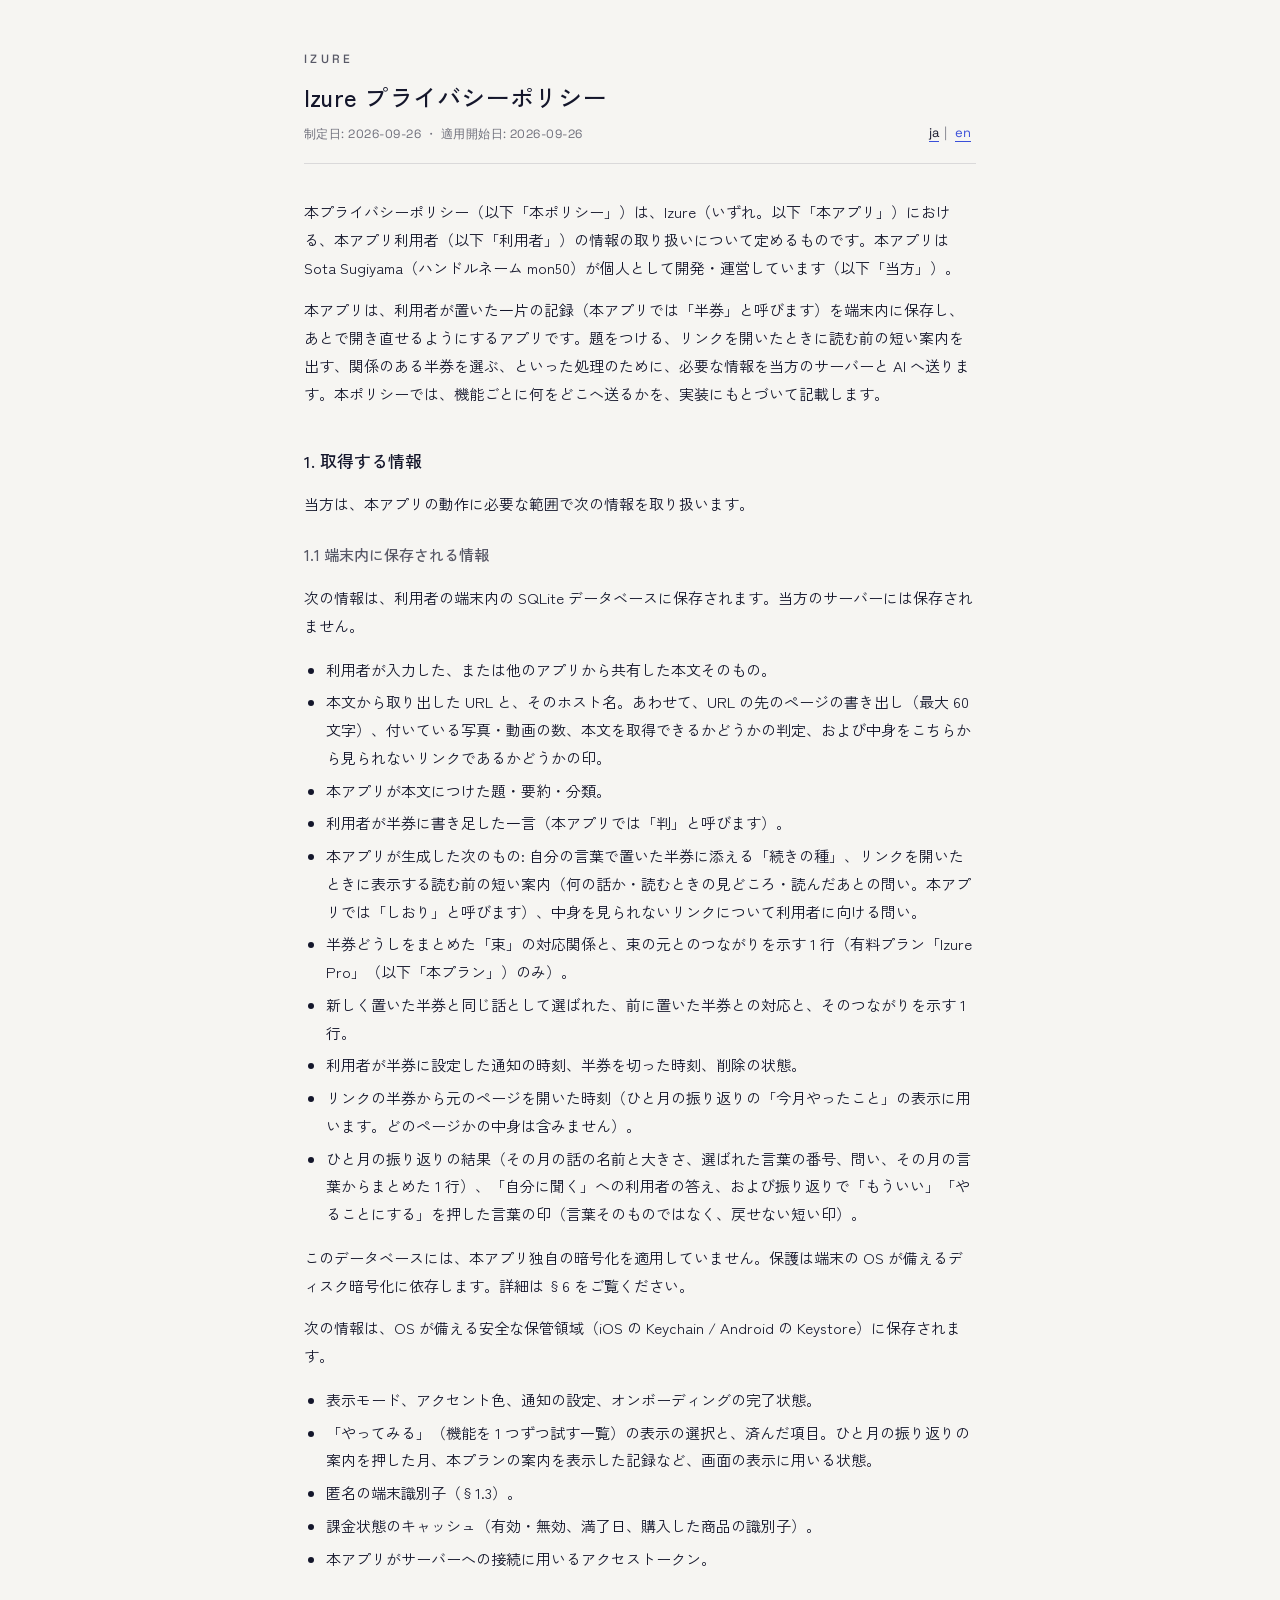
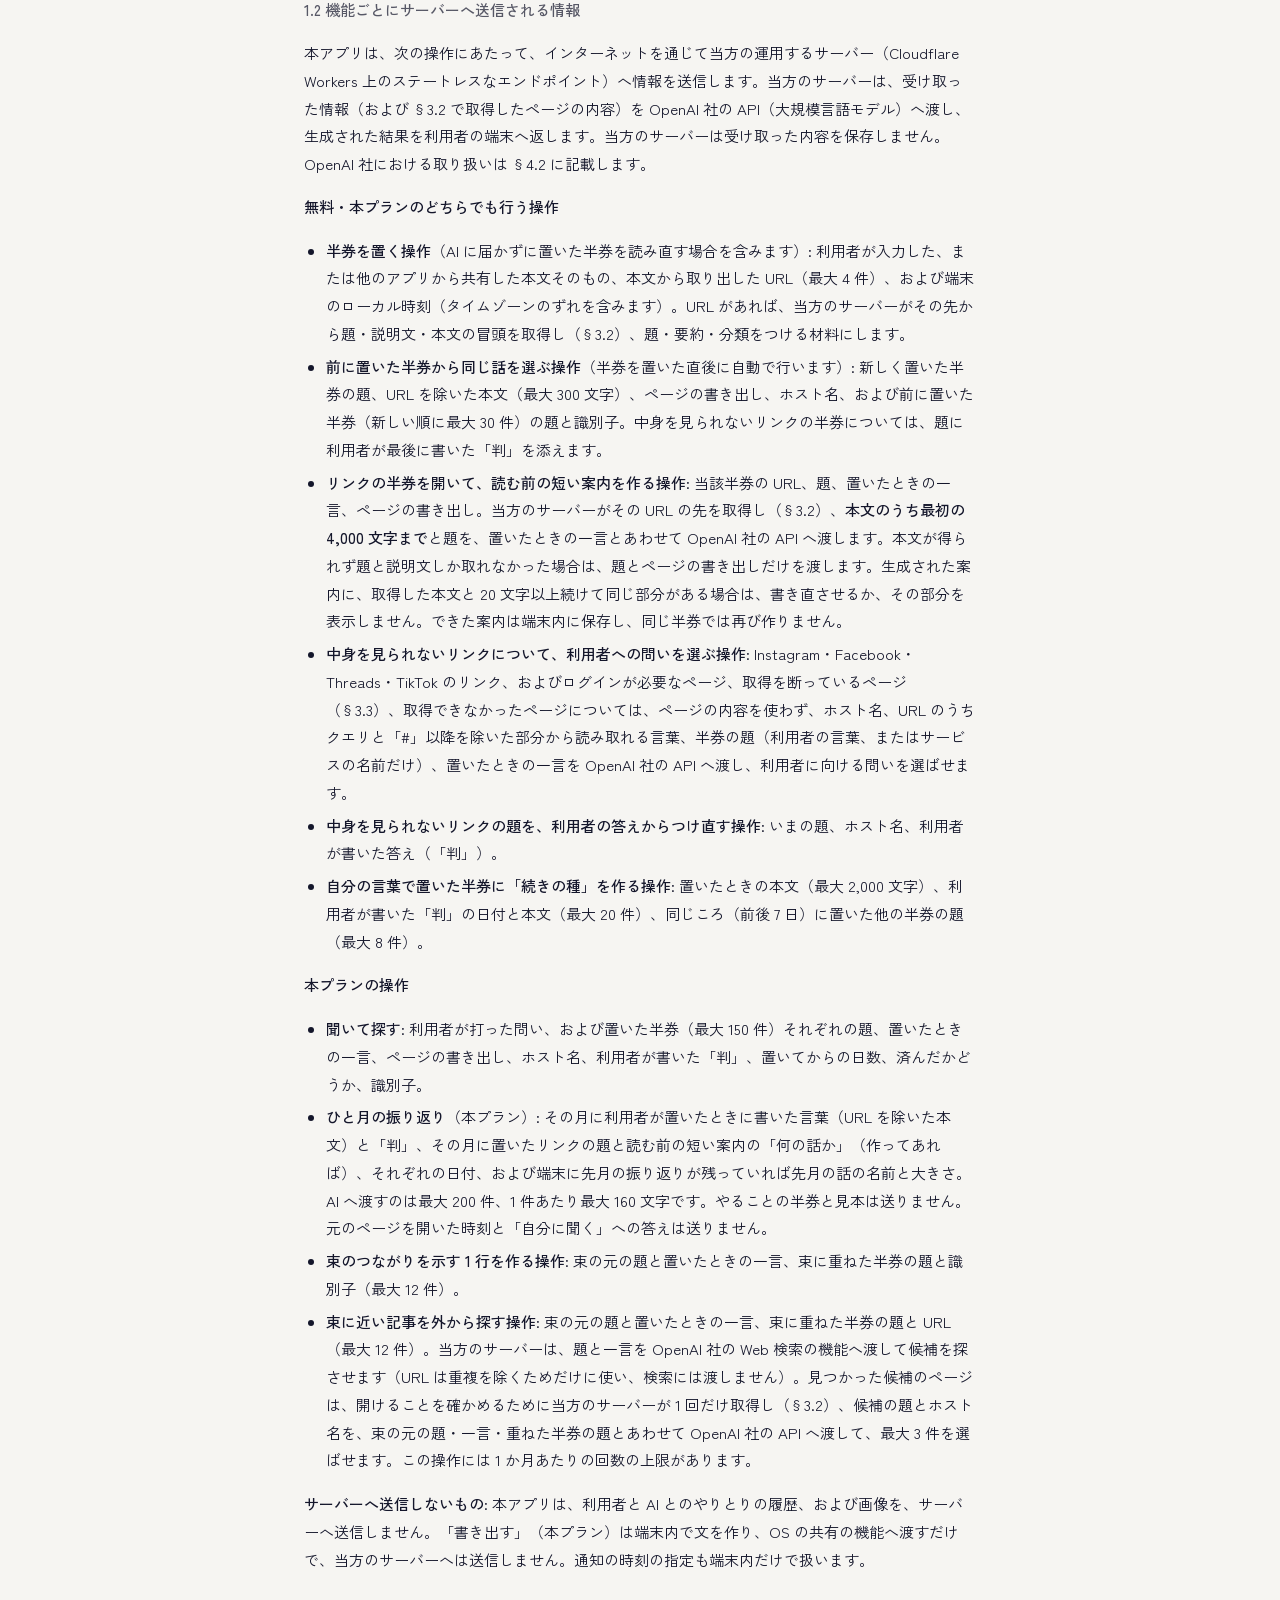
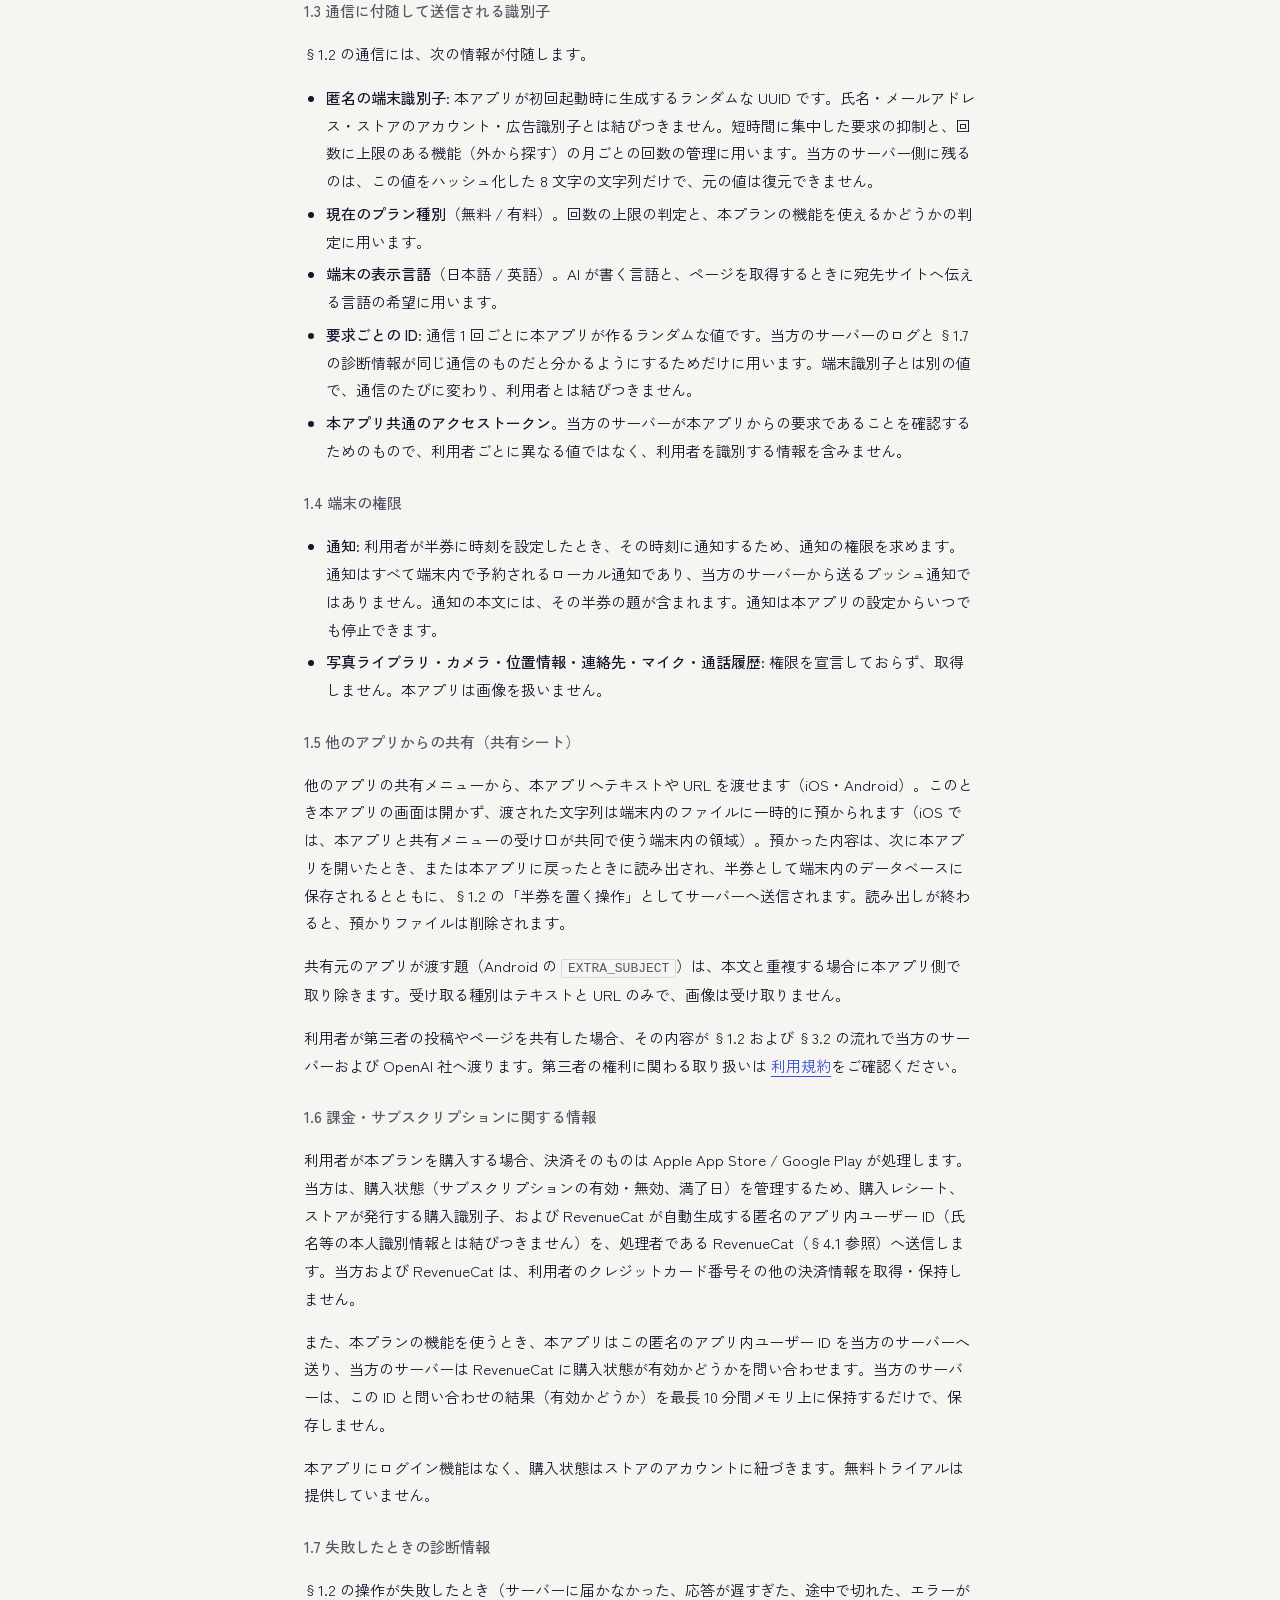
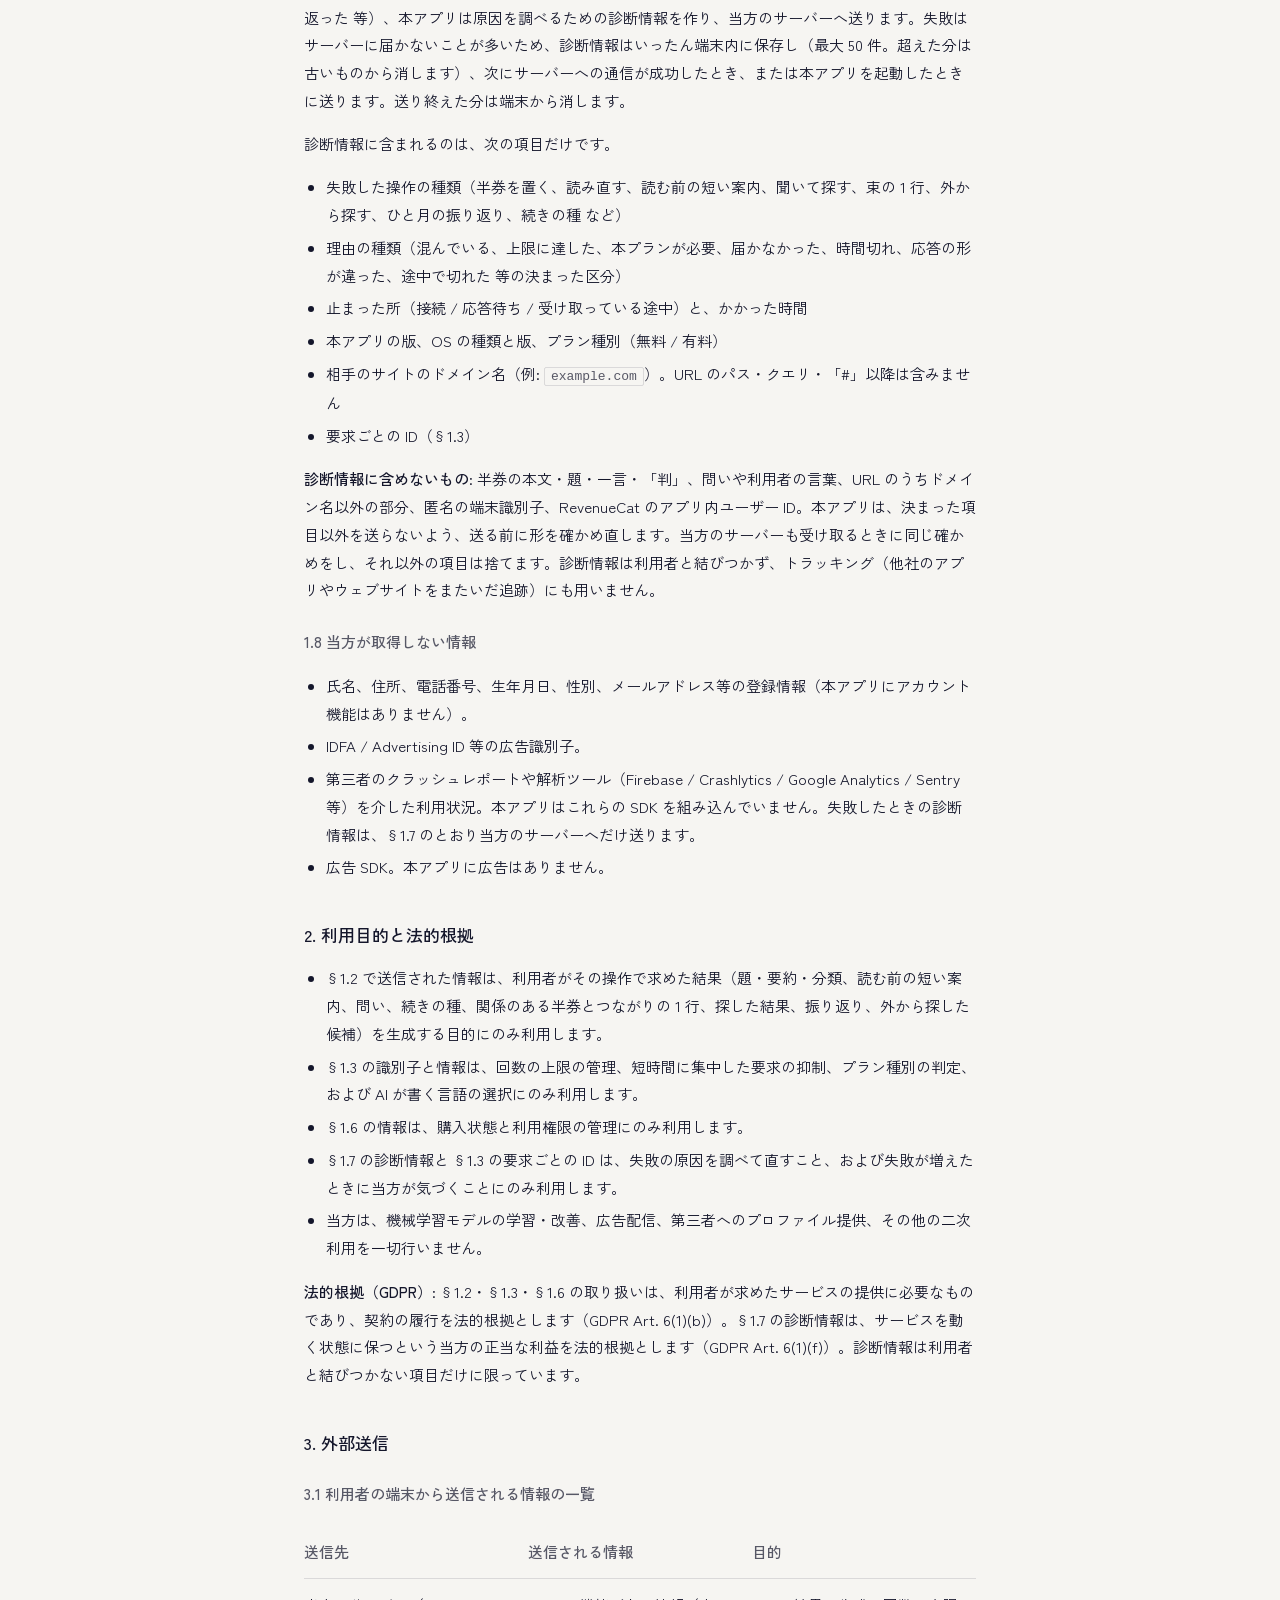
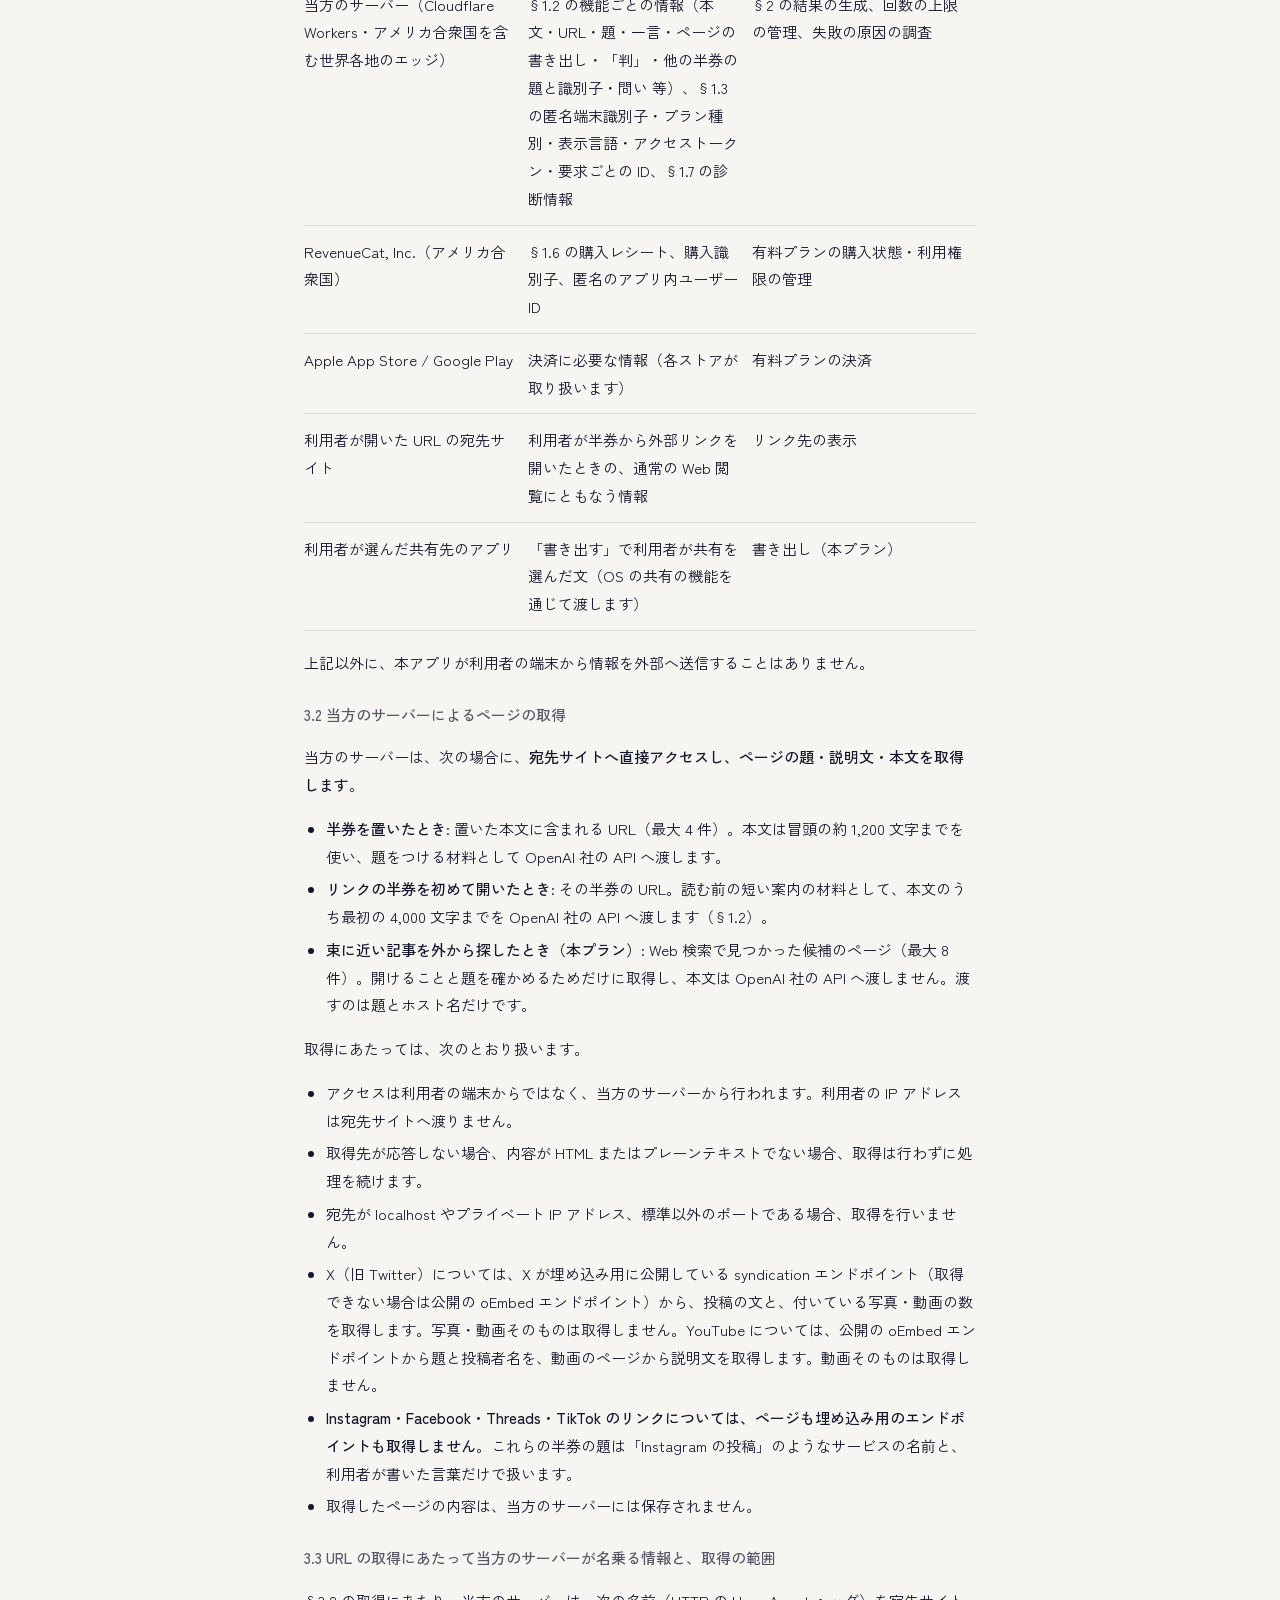
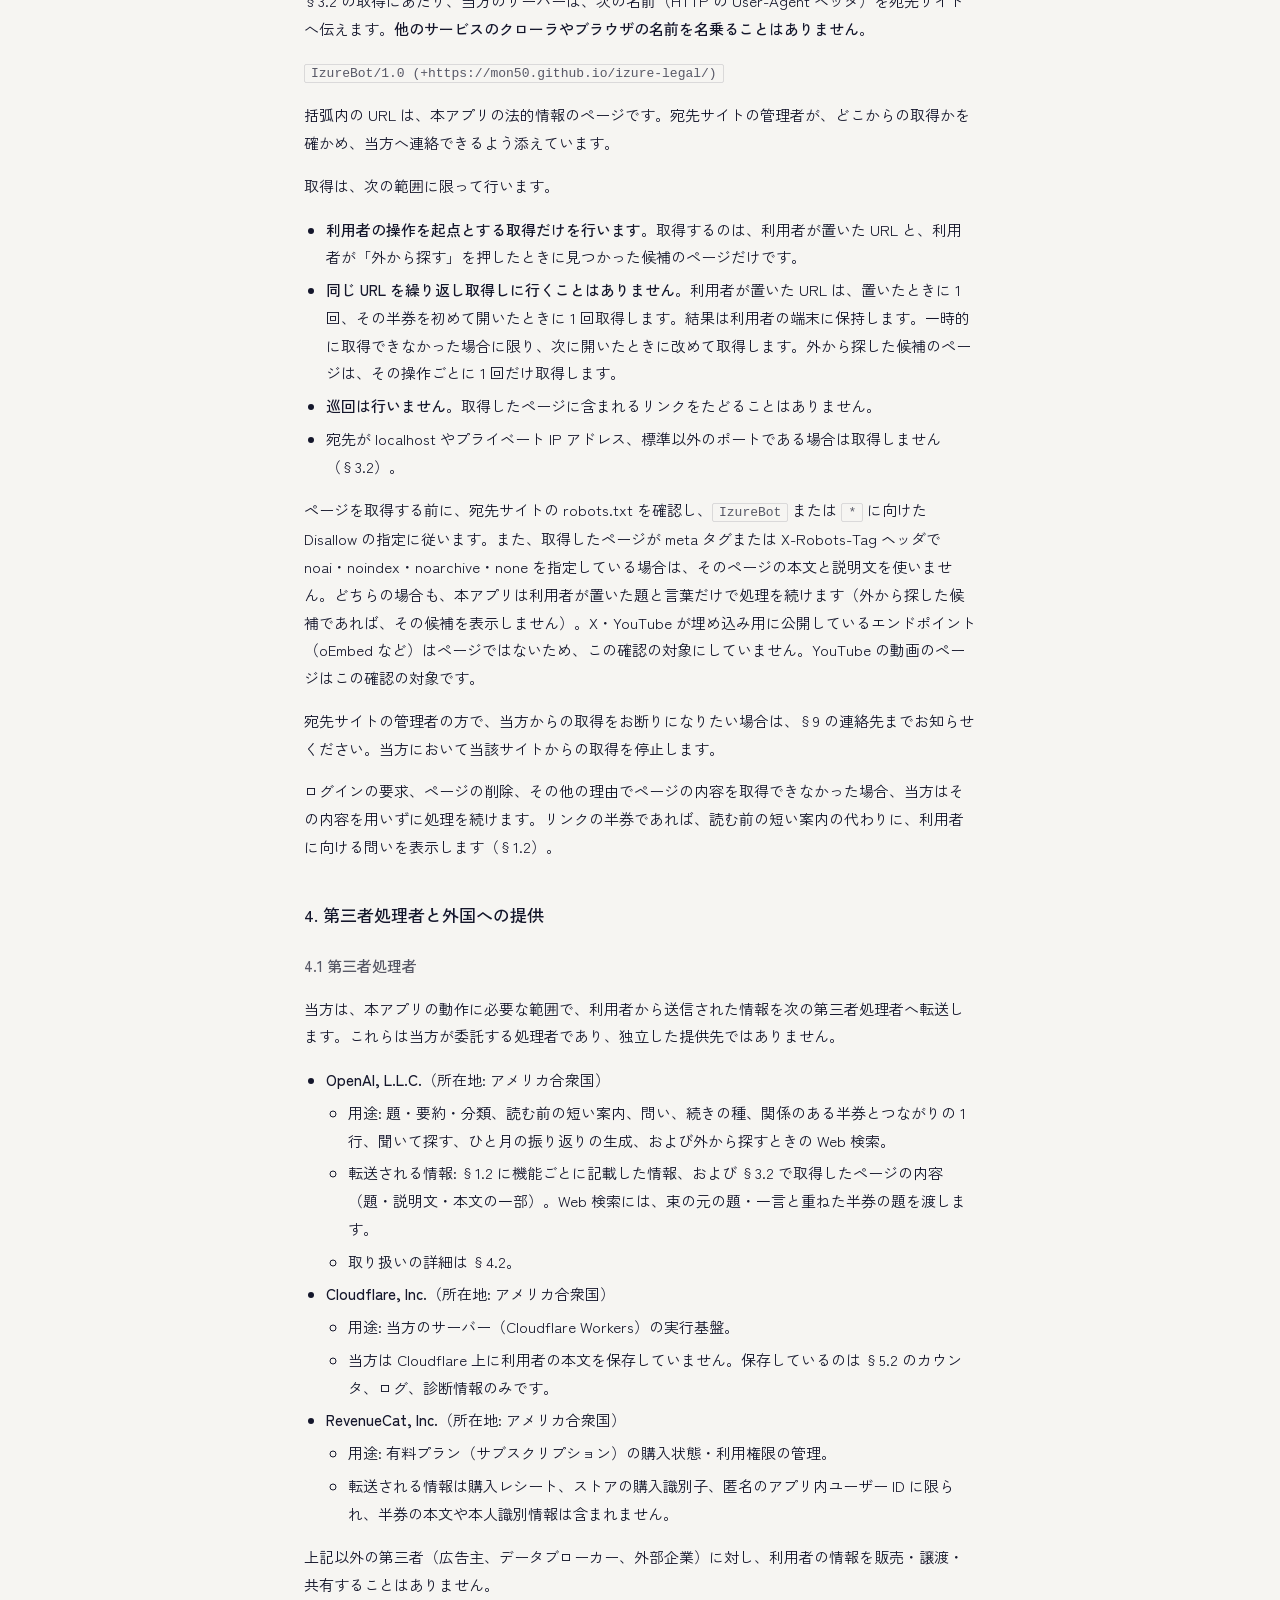
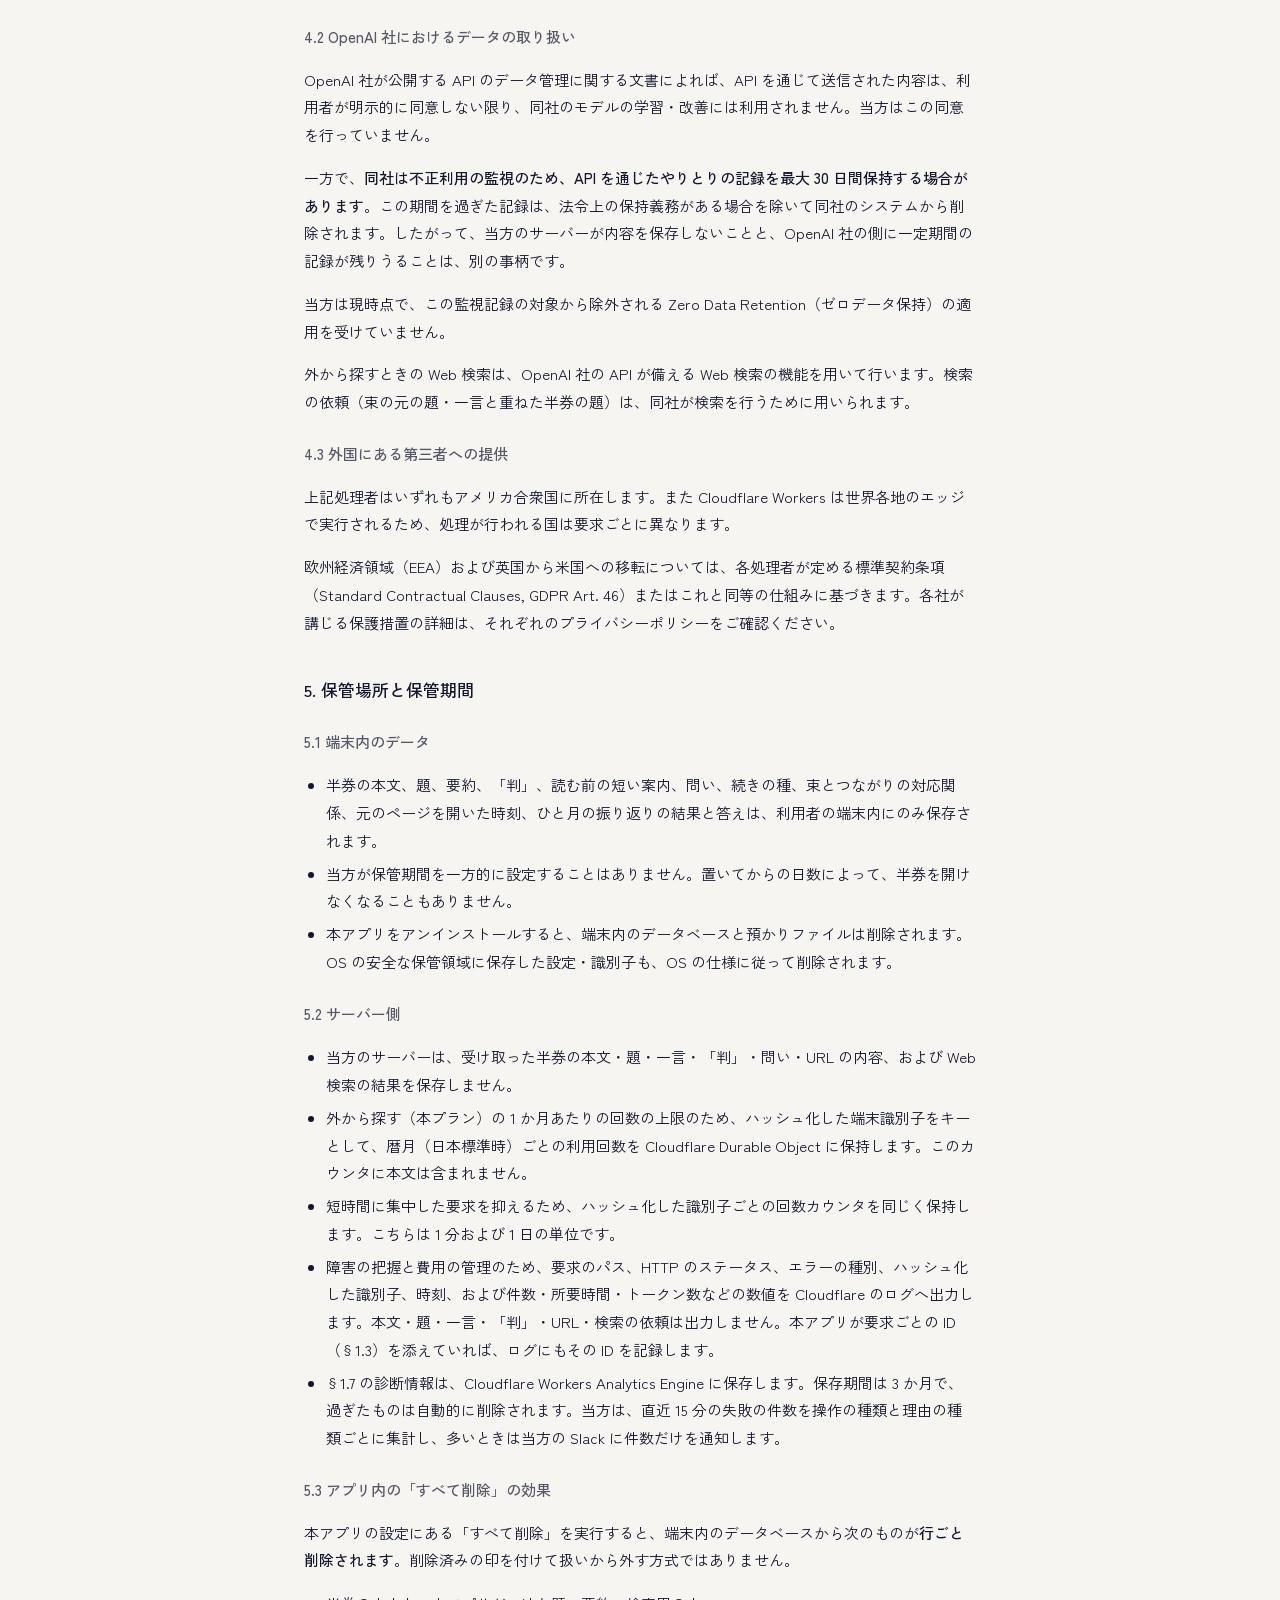
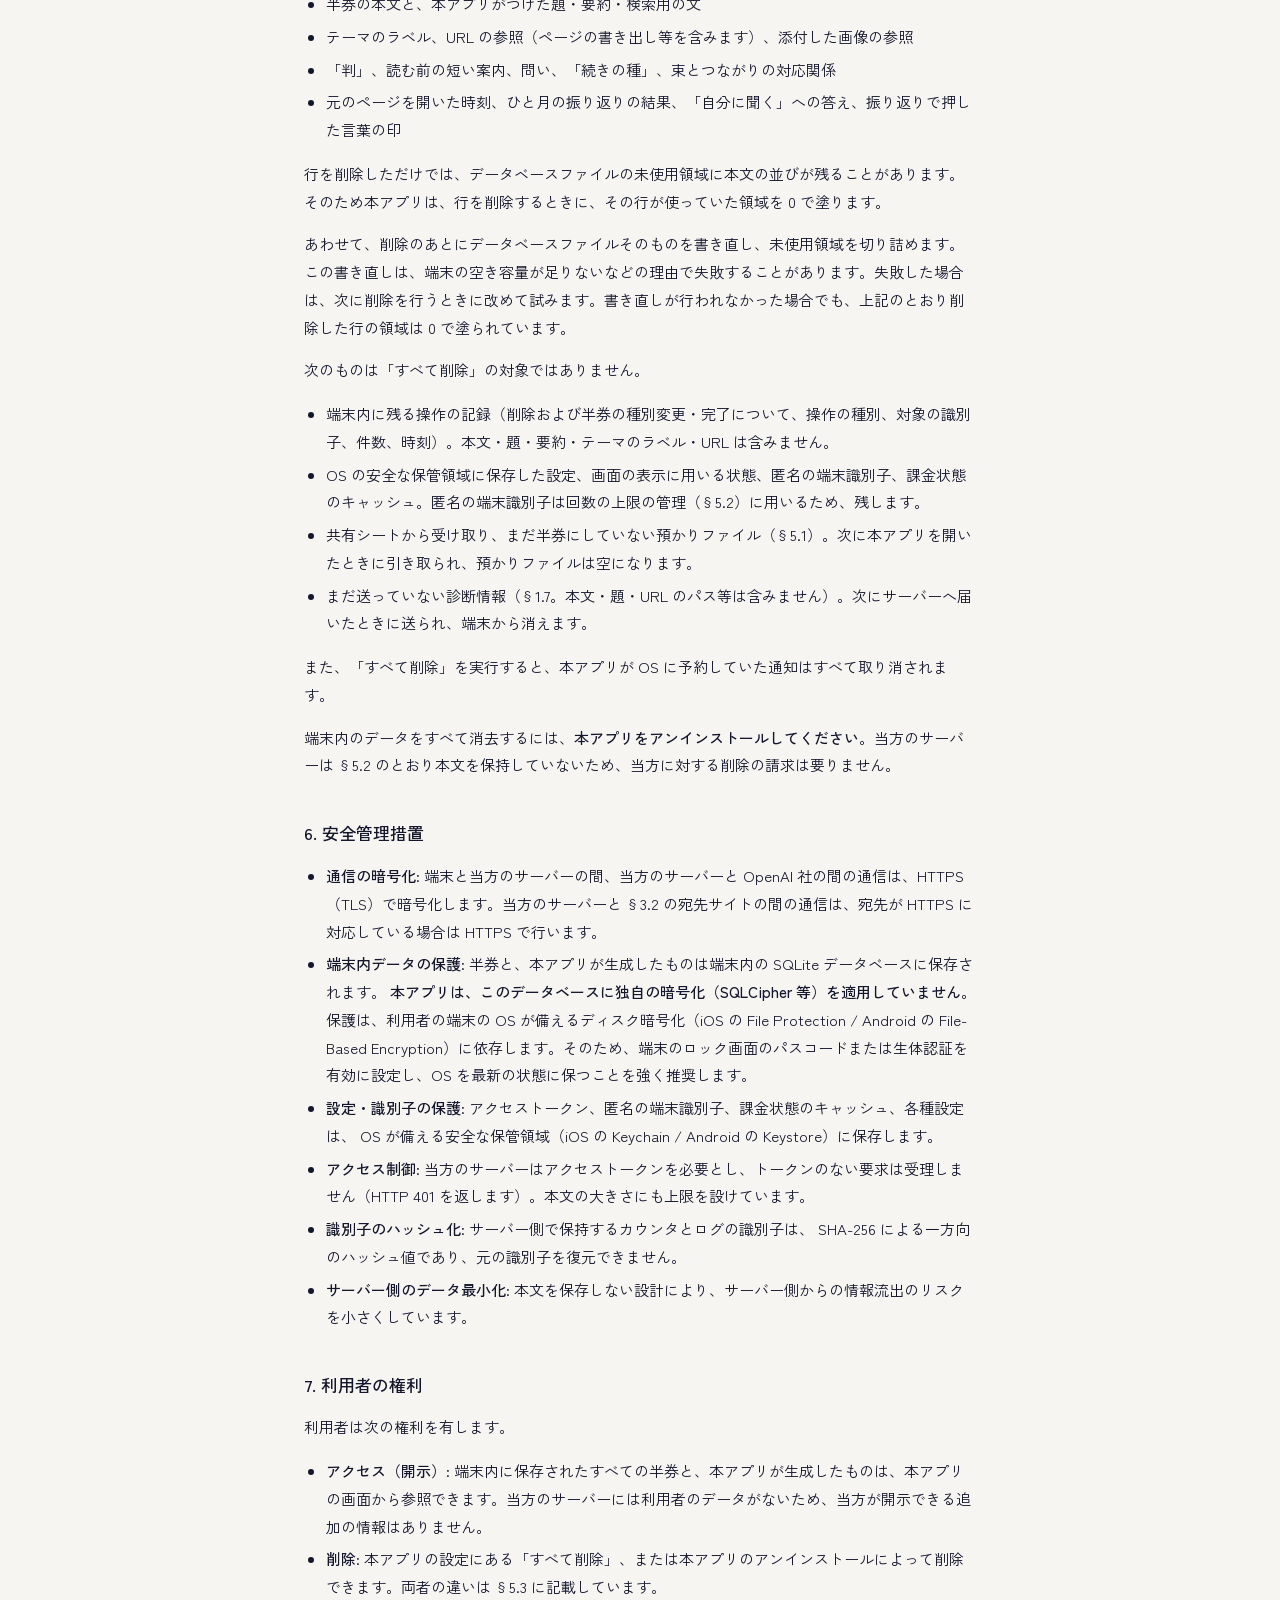
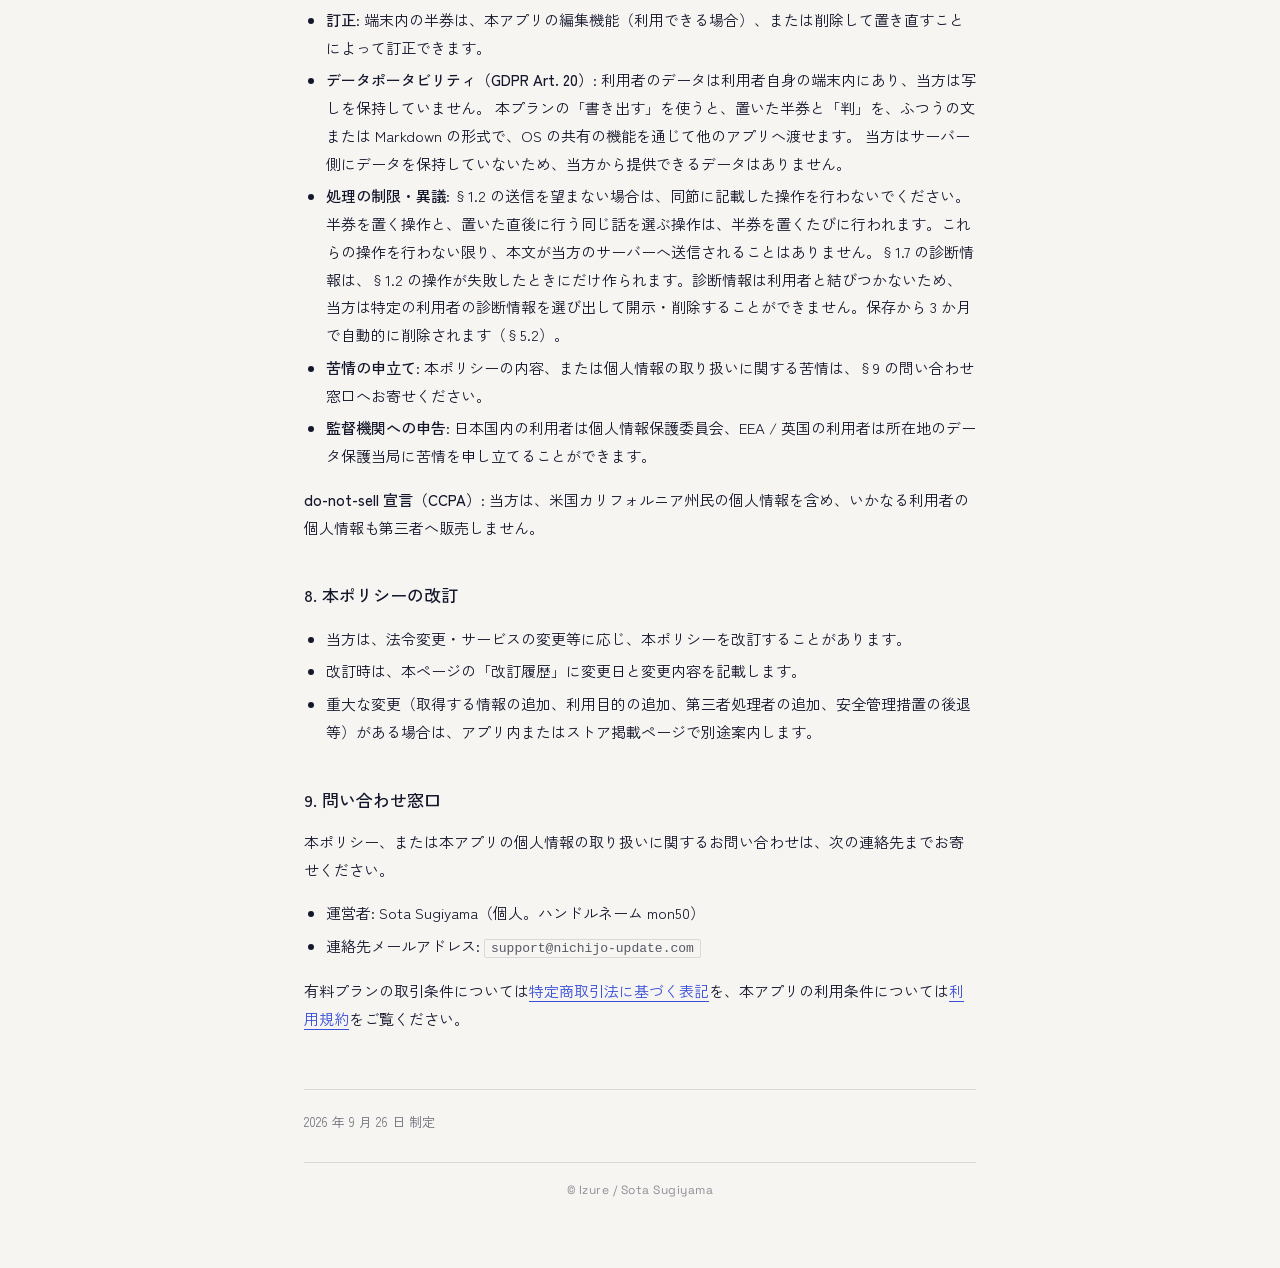
==== commit be11bf1b: "privacy: 共有シート（1.5）を iOS に合わせる Co-Authored-By: Claude Opus 5.5 (1M context) <noreply@anthropic.com>" ====
--- a/legal/privacy/ja/index.html
+++ b/legal/privacy/ja/index.html
@@ -161,10 +161,10 @@
 
       <h3>1.5 他のアプリからの共有（共有シート）</h3>
       <p>
-        Android 版では、他のアプリの共有メニューから本アプリへテキストや URL を渡せます。このとき本アプリの画面は開かず、渡された文字列は端末内のファイルに一時的に預かられます。預かった内容は、次に本アプリを開いたとき、または本アプリに戻ったときに読み出され、半券として端末内のデータベースに保存されるとともに、§1.2 の「半券を置く操作」としてサーバーへ送信されます。読み出しが終わると、預かりファイルは削除されます。
-      </p>
-      <p>
-        共有元のアプリが渡す題（Android の <code>EXTRA_SUBJECT</code>）は、本文と重複する場合に本アプリ側で取り除きます。受け取る種別はテキストのみで、画像は受け取りません。iOS 版にはこの機能がありません。
+        他のアプリの共有メニューから、本アプリへテキストや URL を渡せます（iOS・Android）。このとき本アプリの画面は開かず、渡された文字列は端末内のファイルに一時的に預かられます（iOS では、本アプリと共有メニューの受け口が共同で使う端末内の領域）。預かった内容は、次に本アプリを開いたとき、または本アプリに戻ったときに読み出され、半券として端末内のデータベースに保存されるとともに、§1.2 の「半券を置く操作」としてサーバーへ送信されます。読み出しが終わると、預かりファイルは削除されます。
+      </p>
+      <p>
+        共有元のアプリが渡す題（Android の <code>EXTRA_SUBJECT</code>）は、本文と重複する場合に本アプリ側で取り除きます。受け取る種別はテキストと URL のみで、画像は受け取りません。
       </p>
       <p>
         利用者が第三者の投稿やページを共有した場合、その内容が §1.2 および §3.2 の流れで当方のサーバーおよび OpenAI 社へ渡ります。第三者の権利に関わる取り扱いは
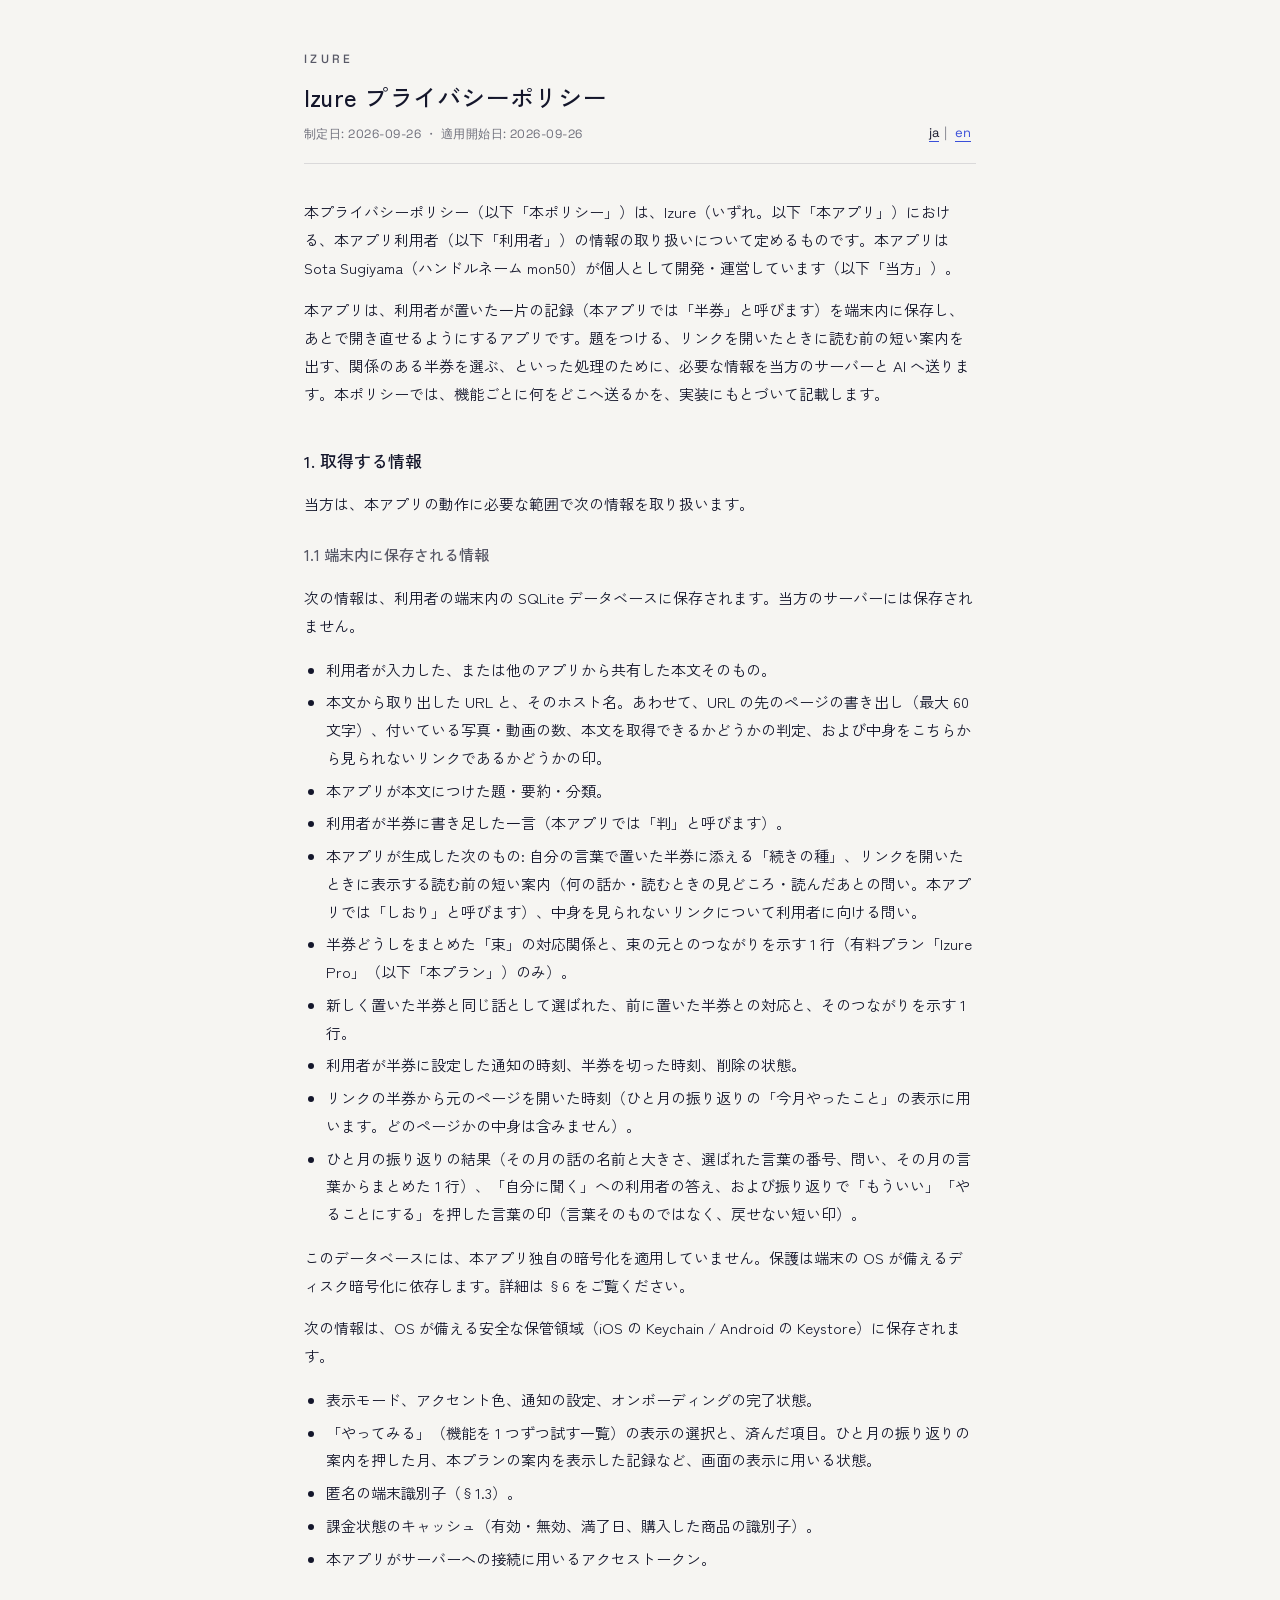
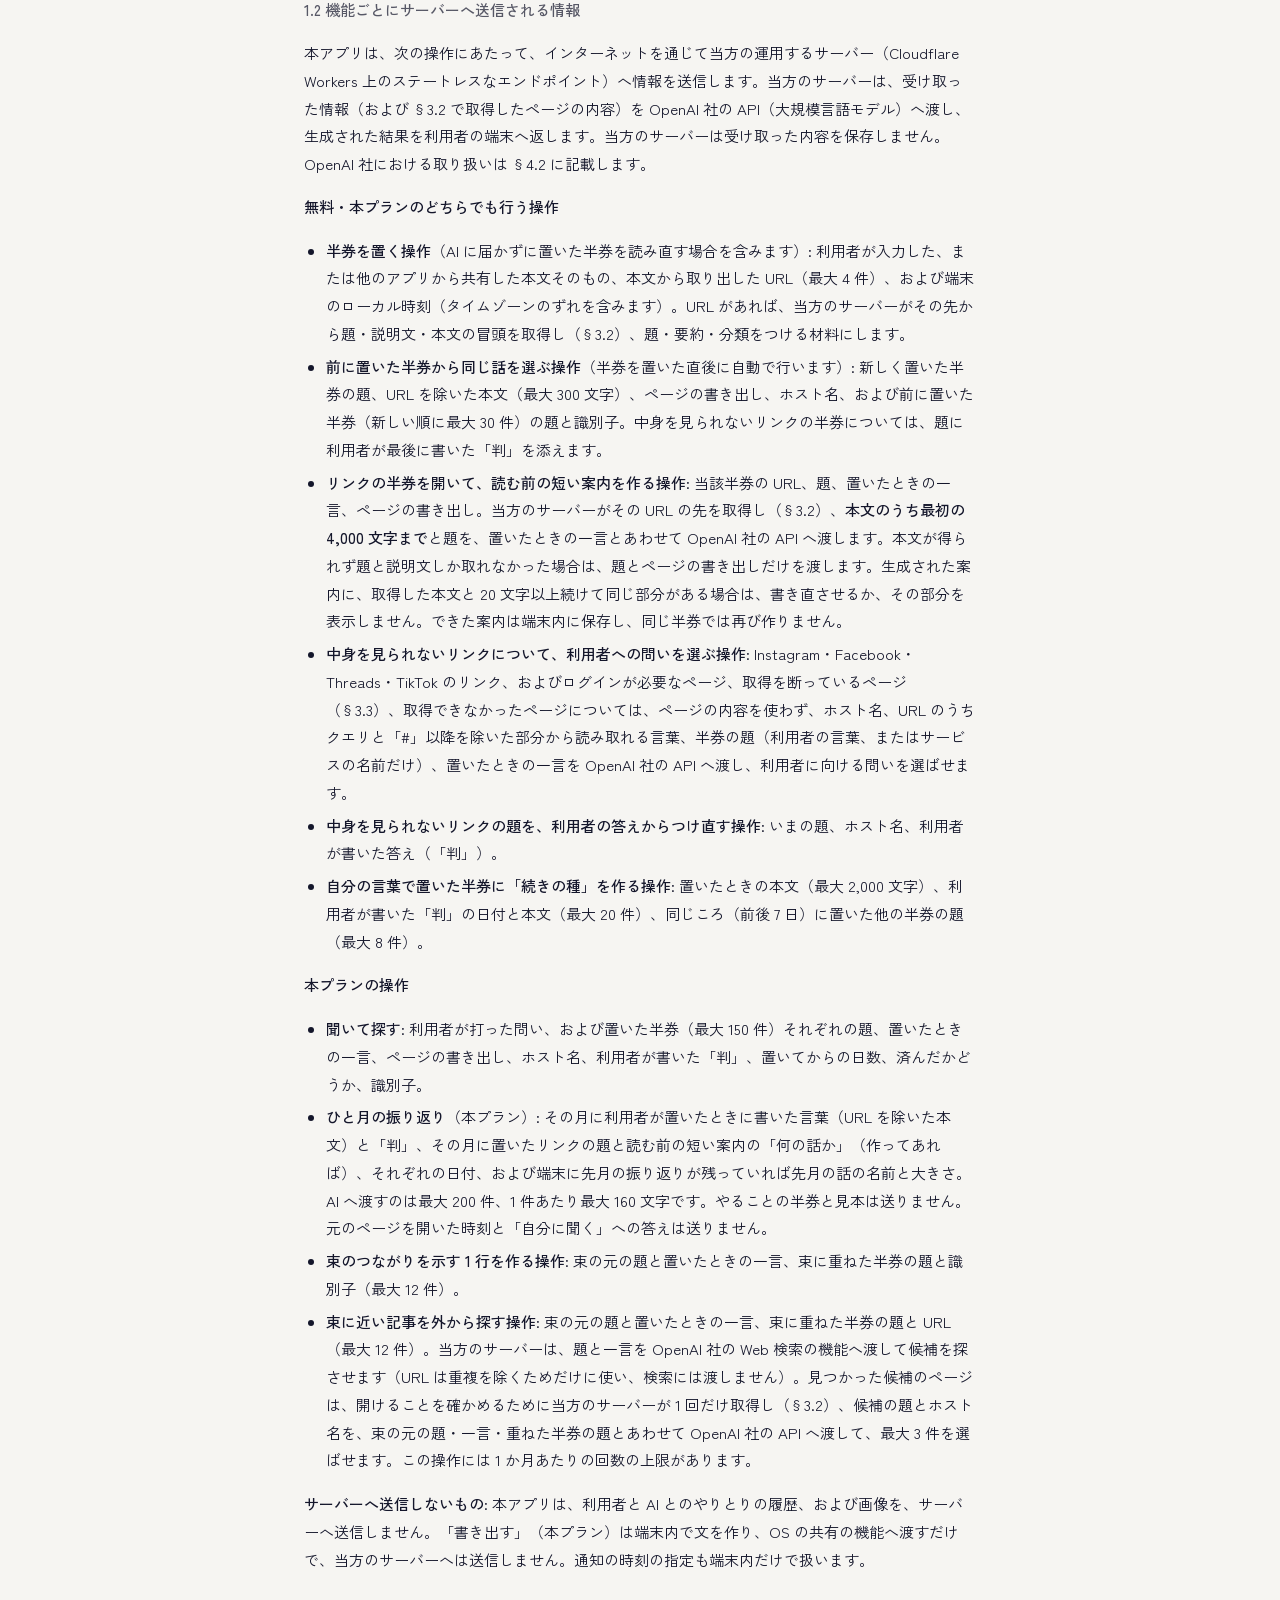
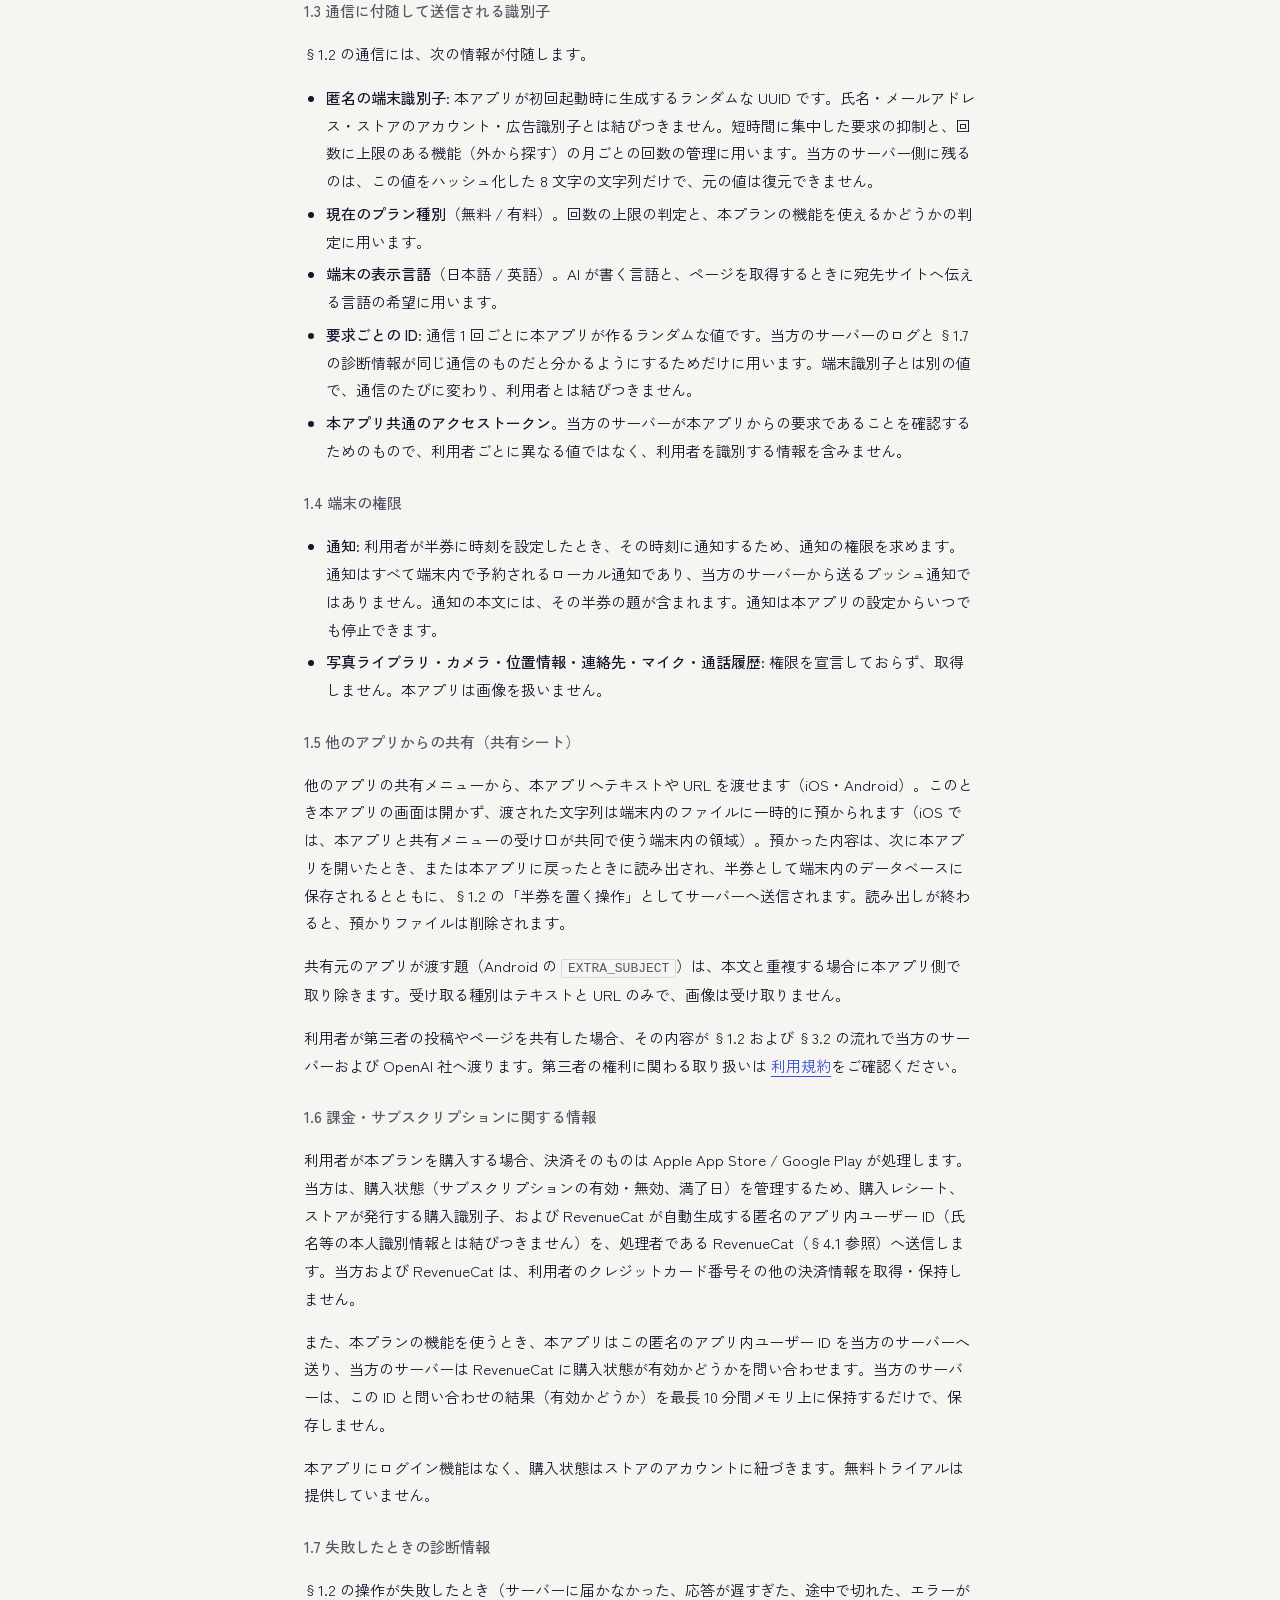
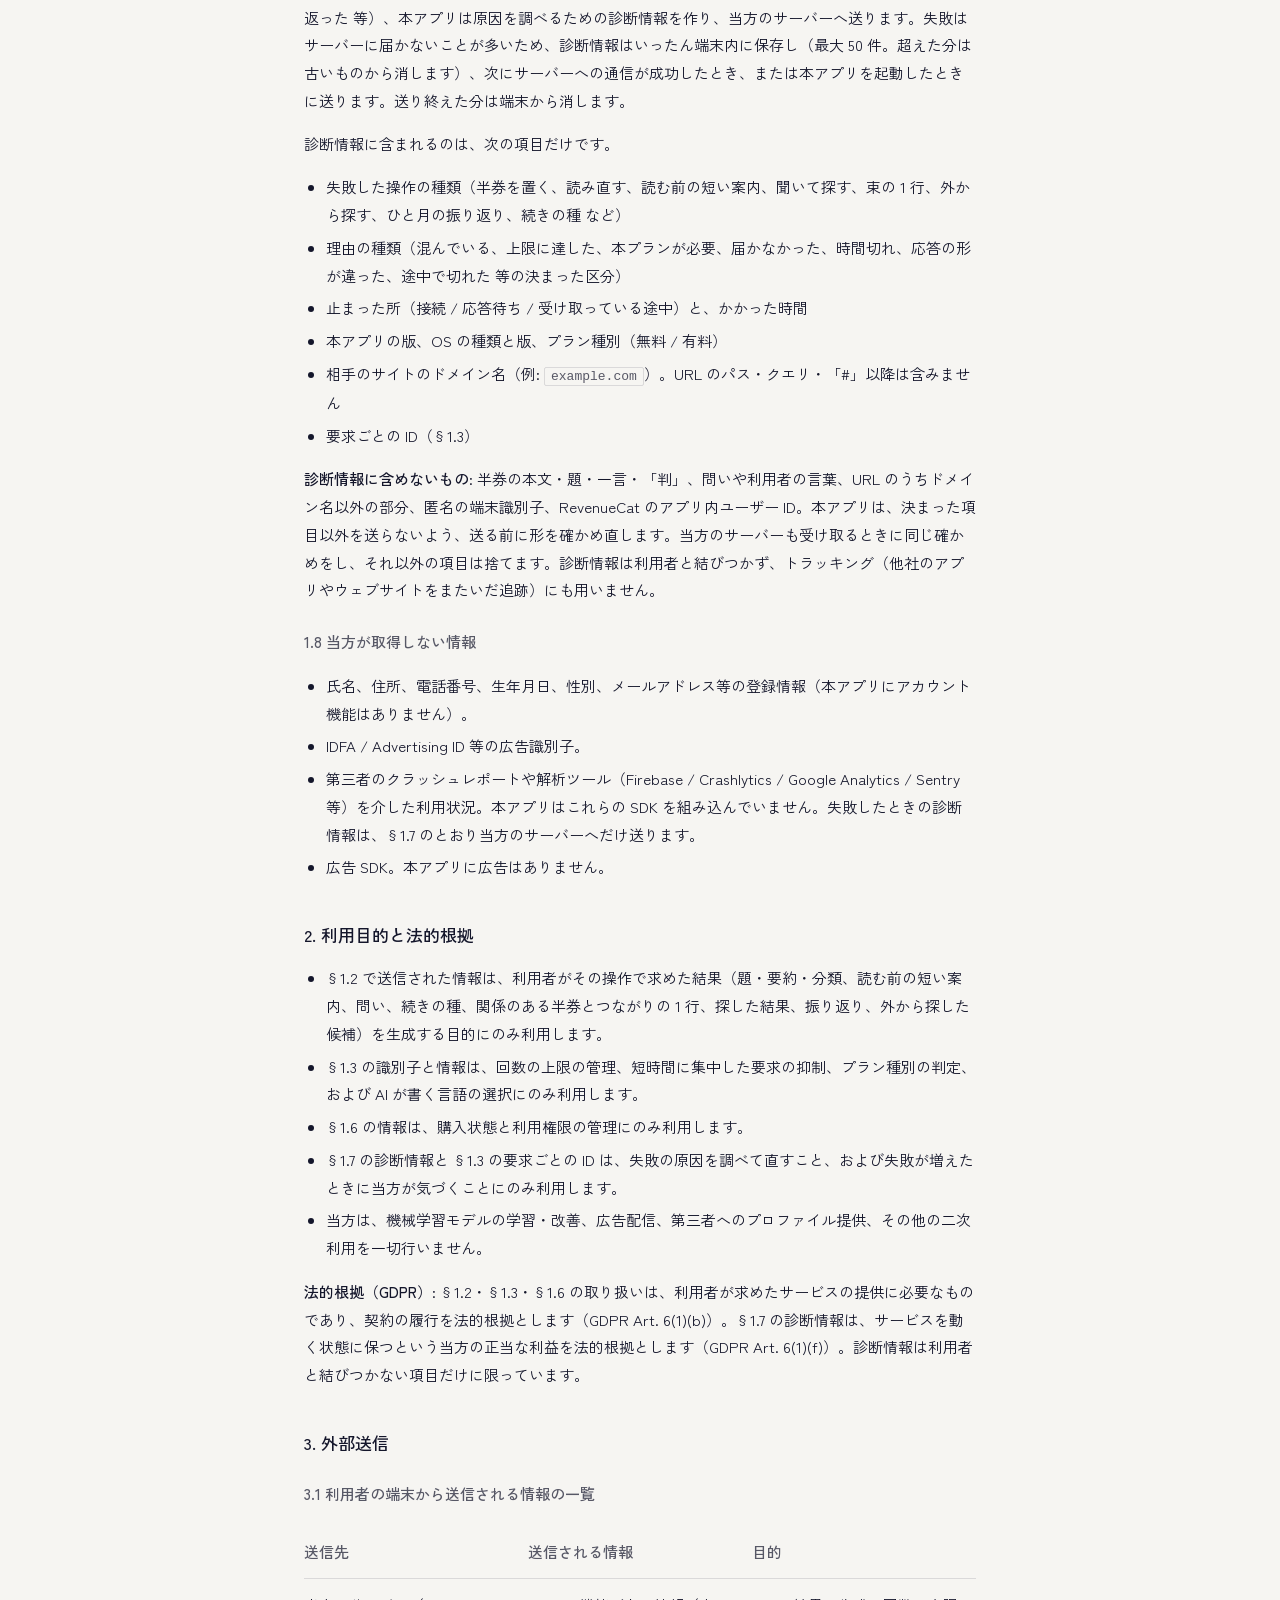
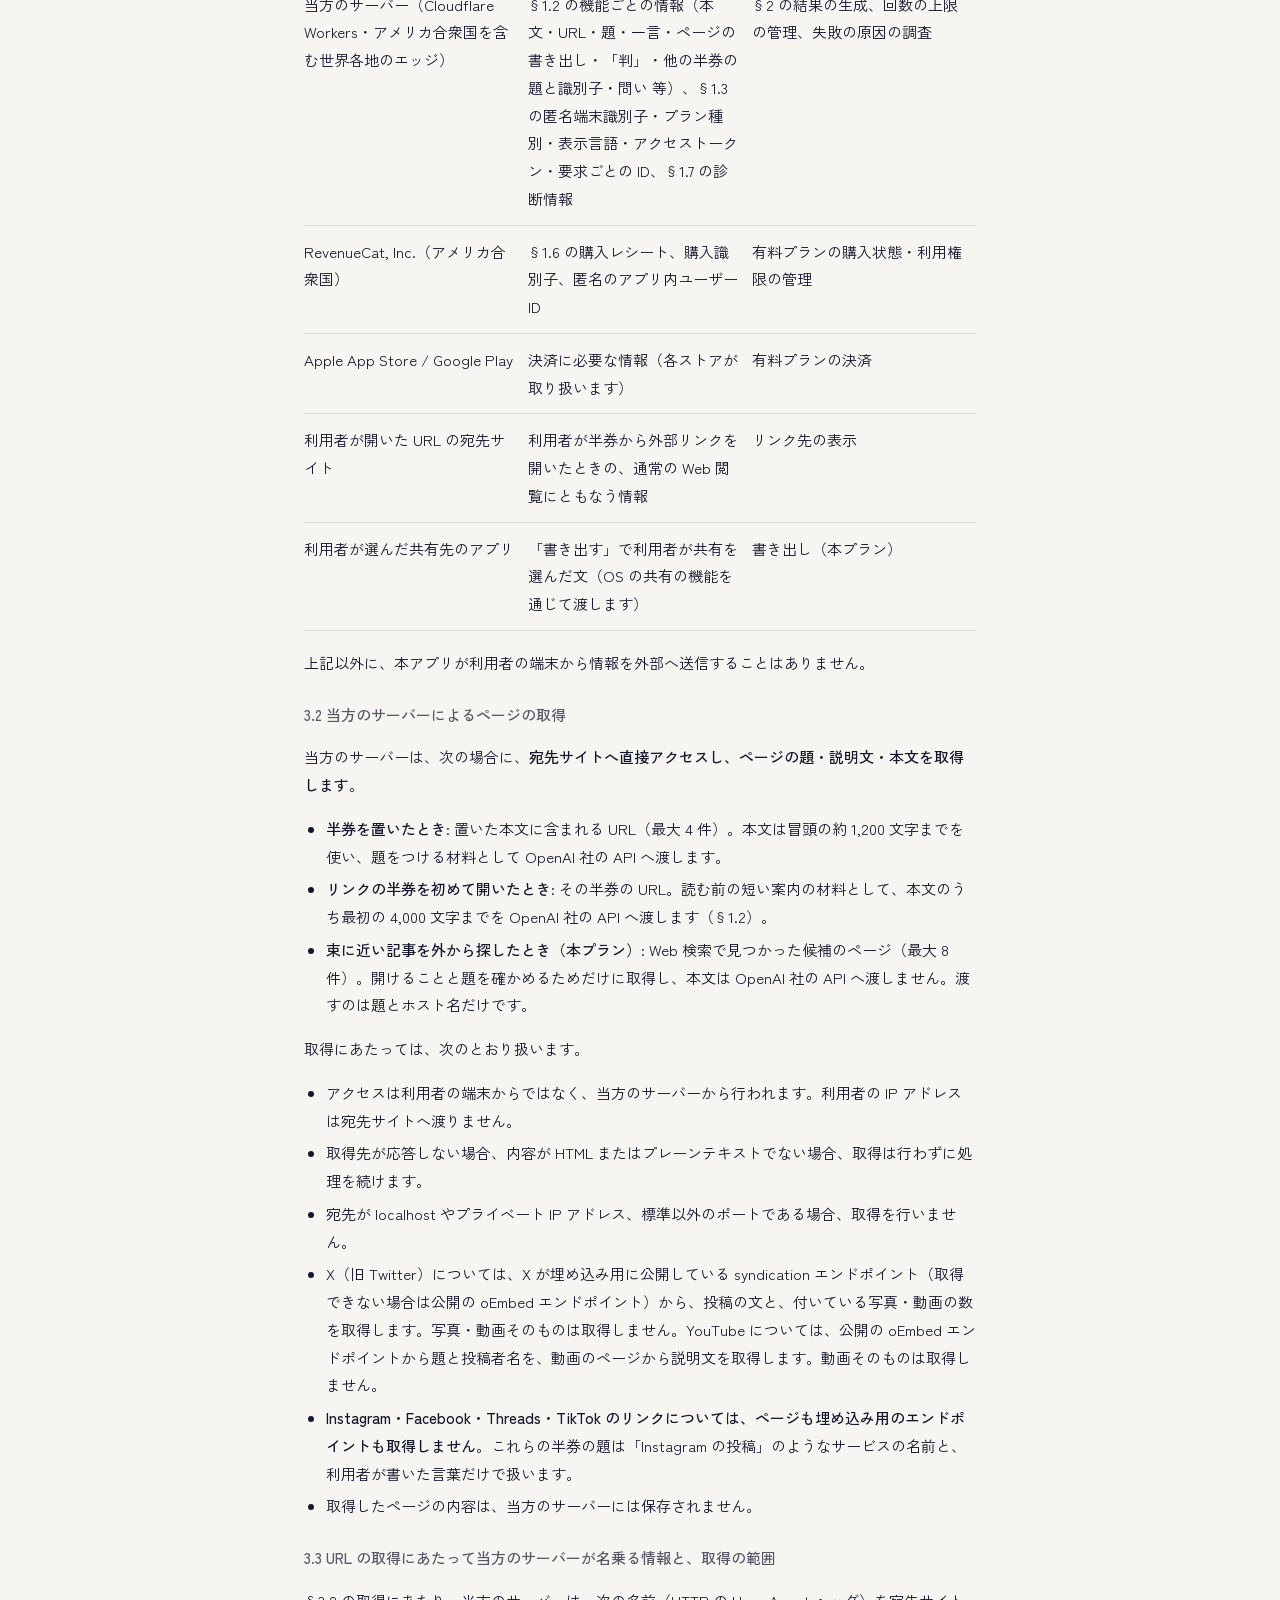
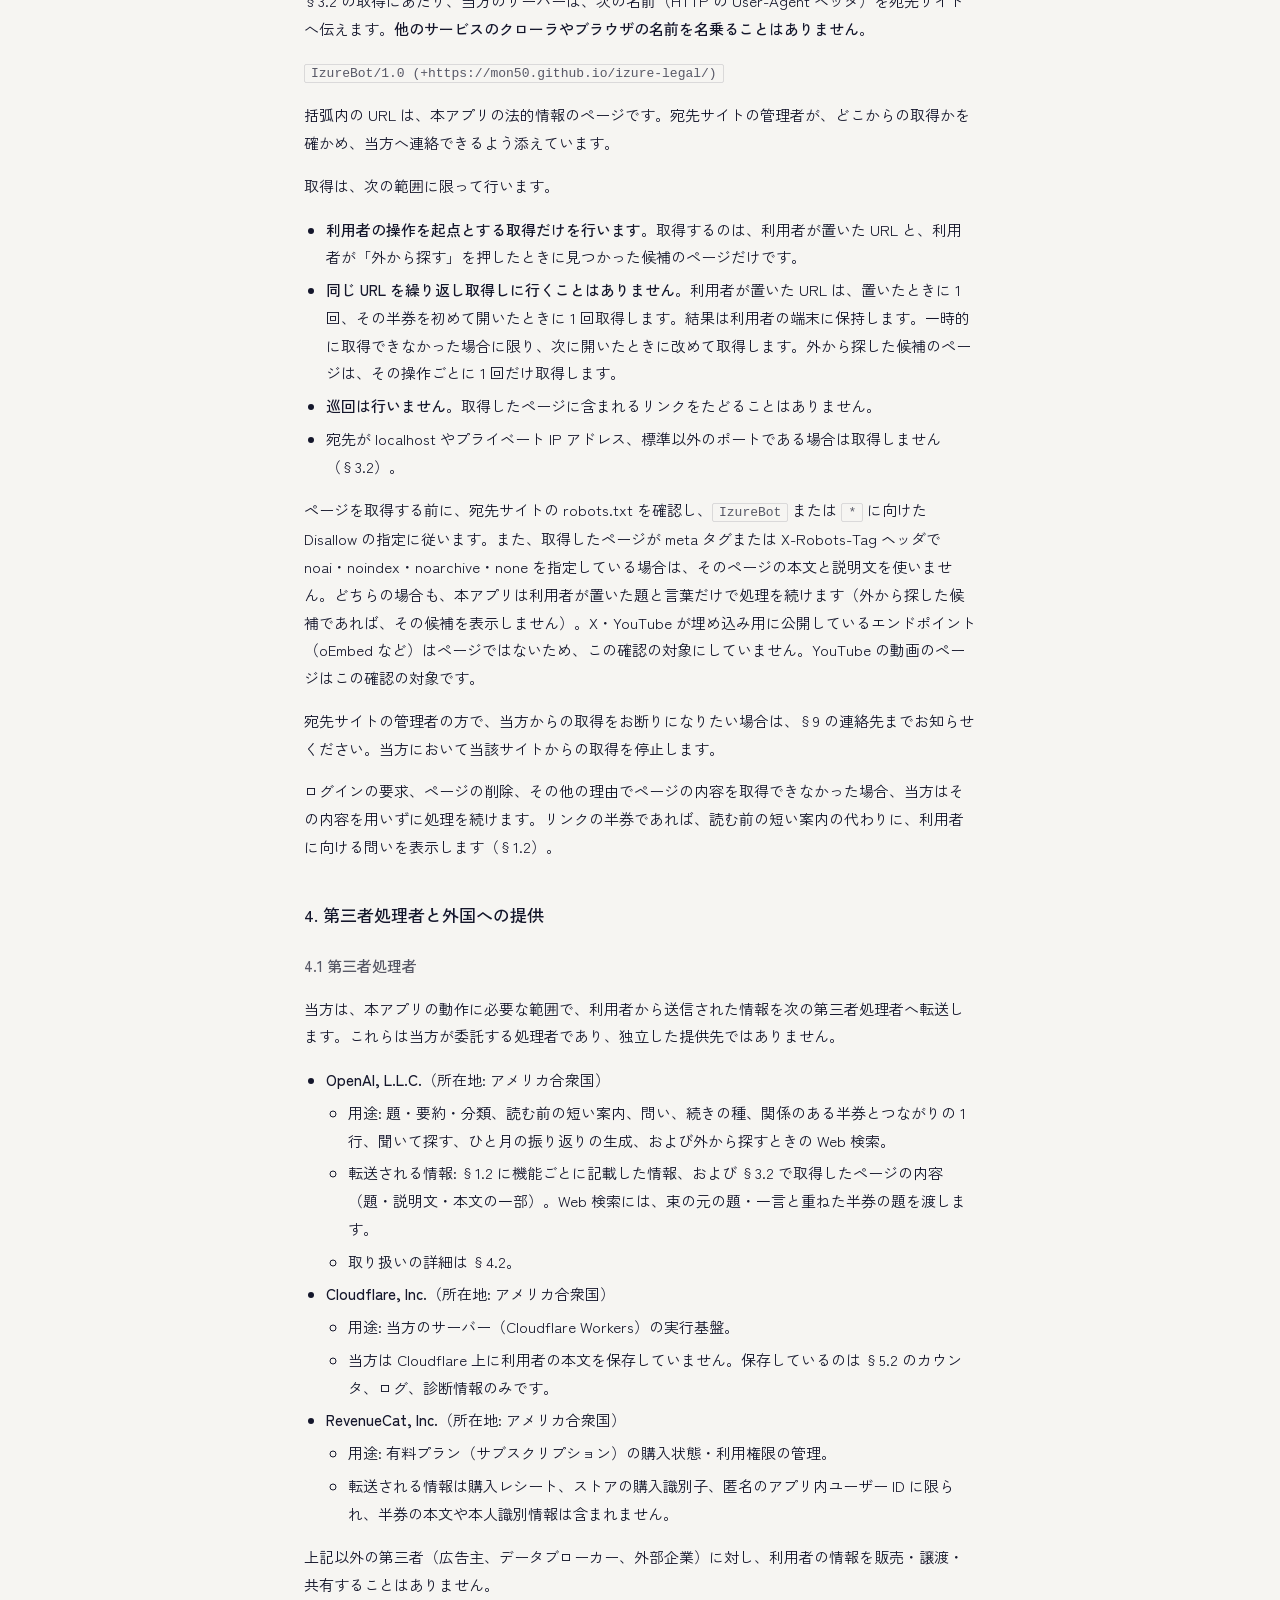
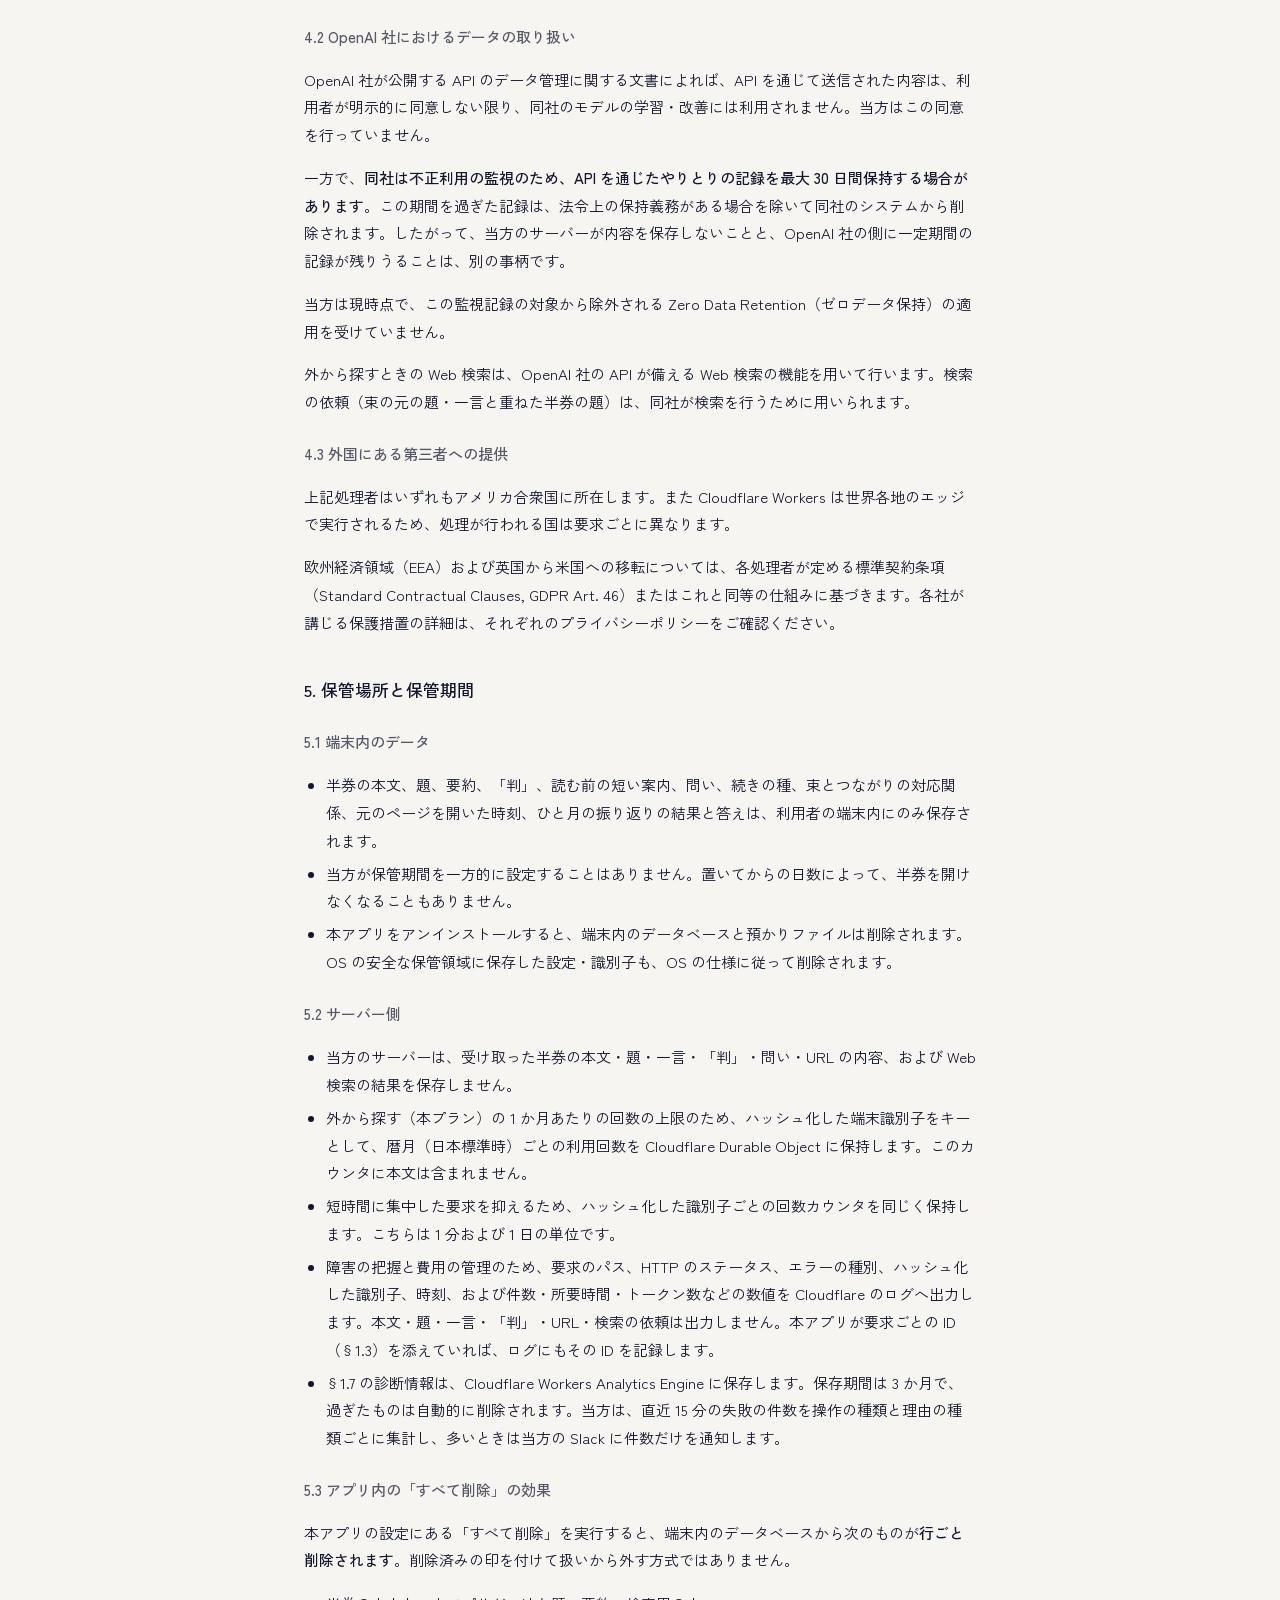
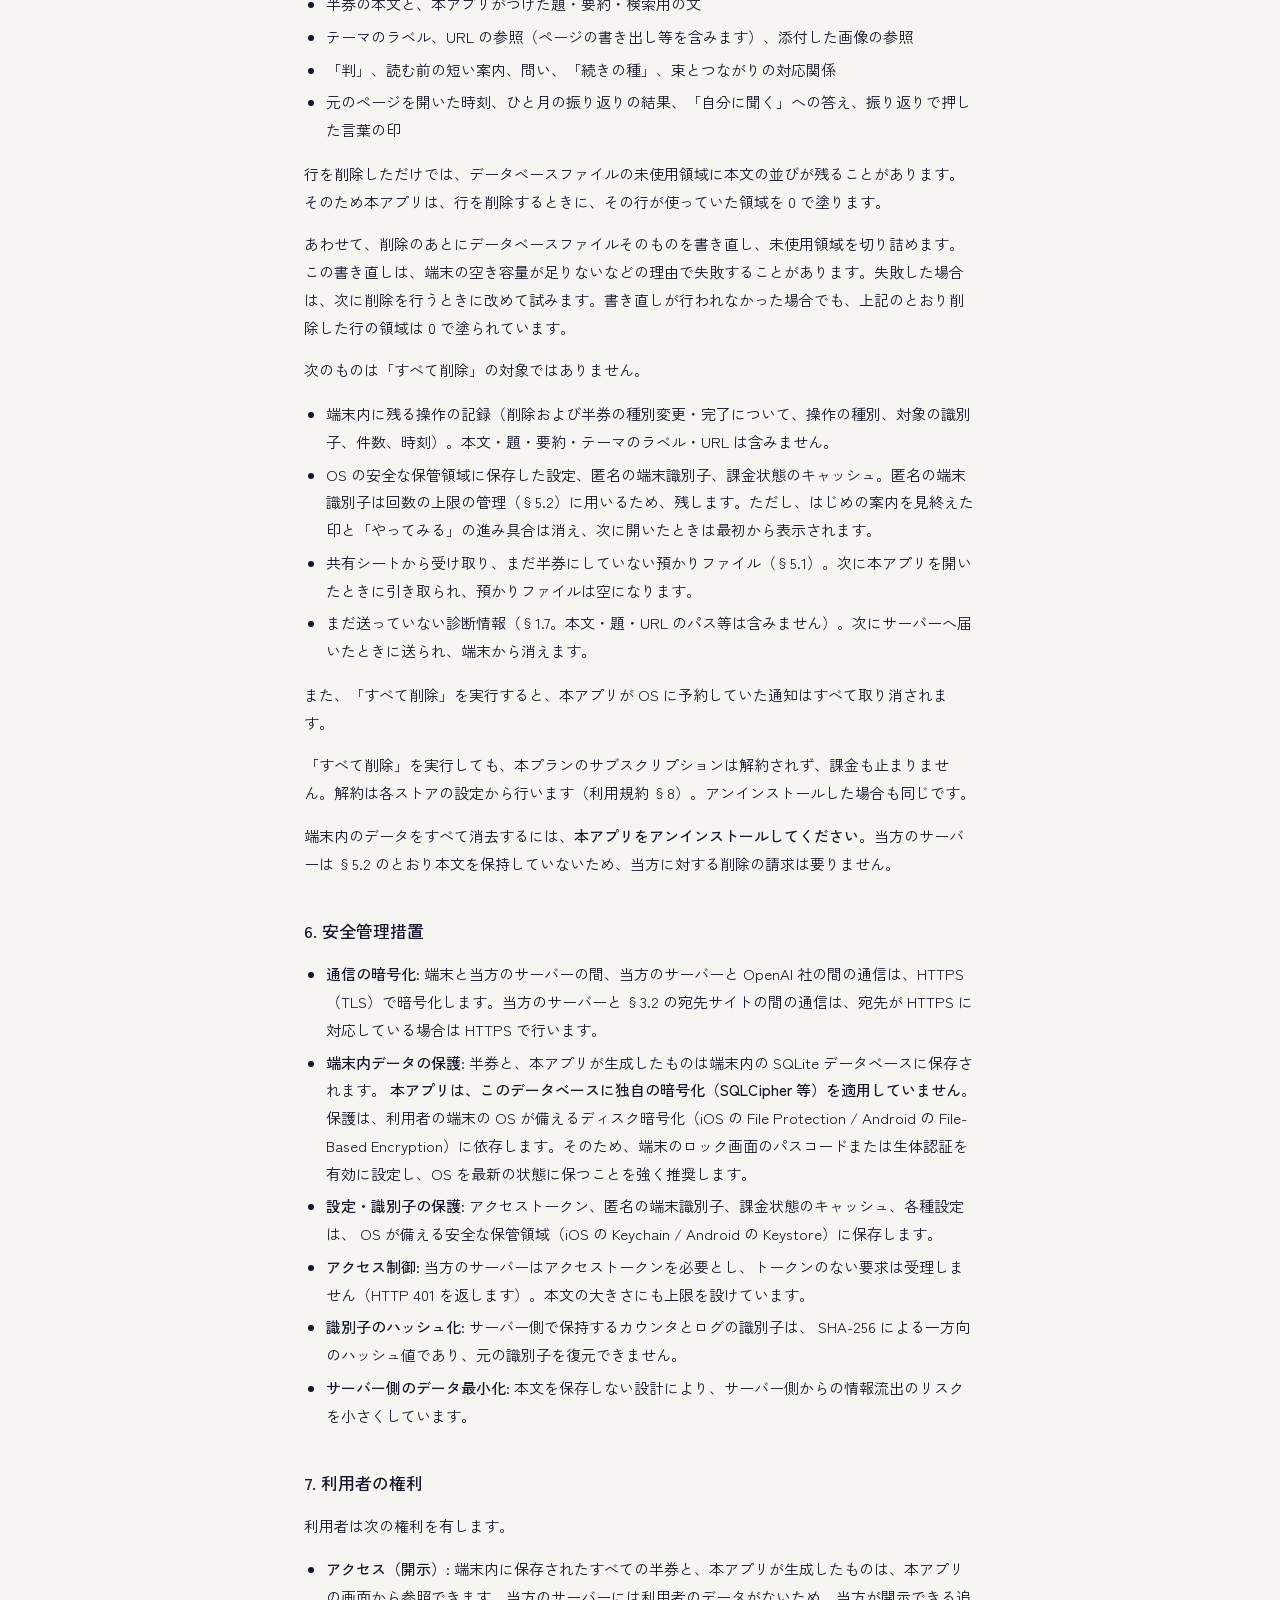
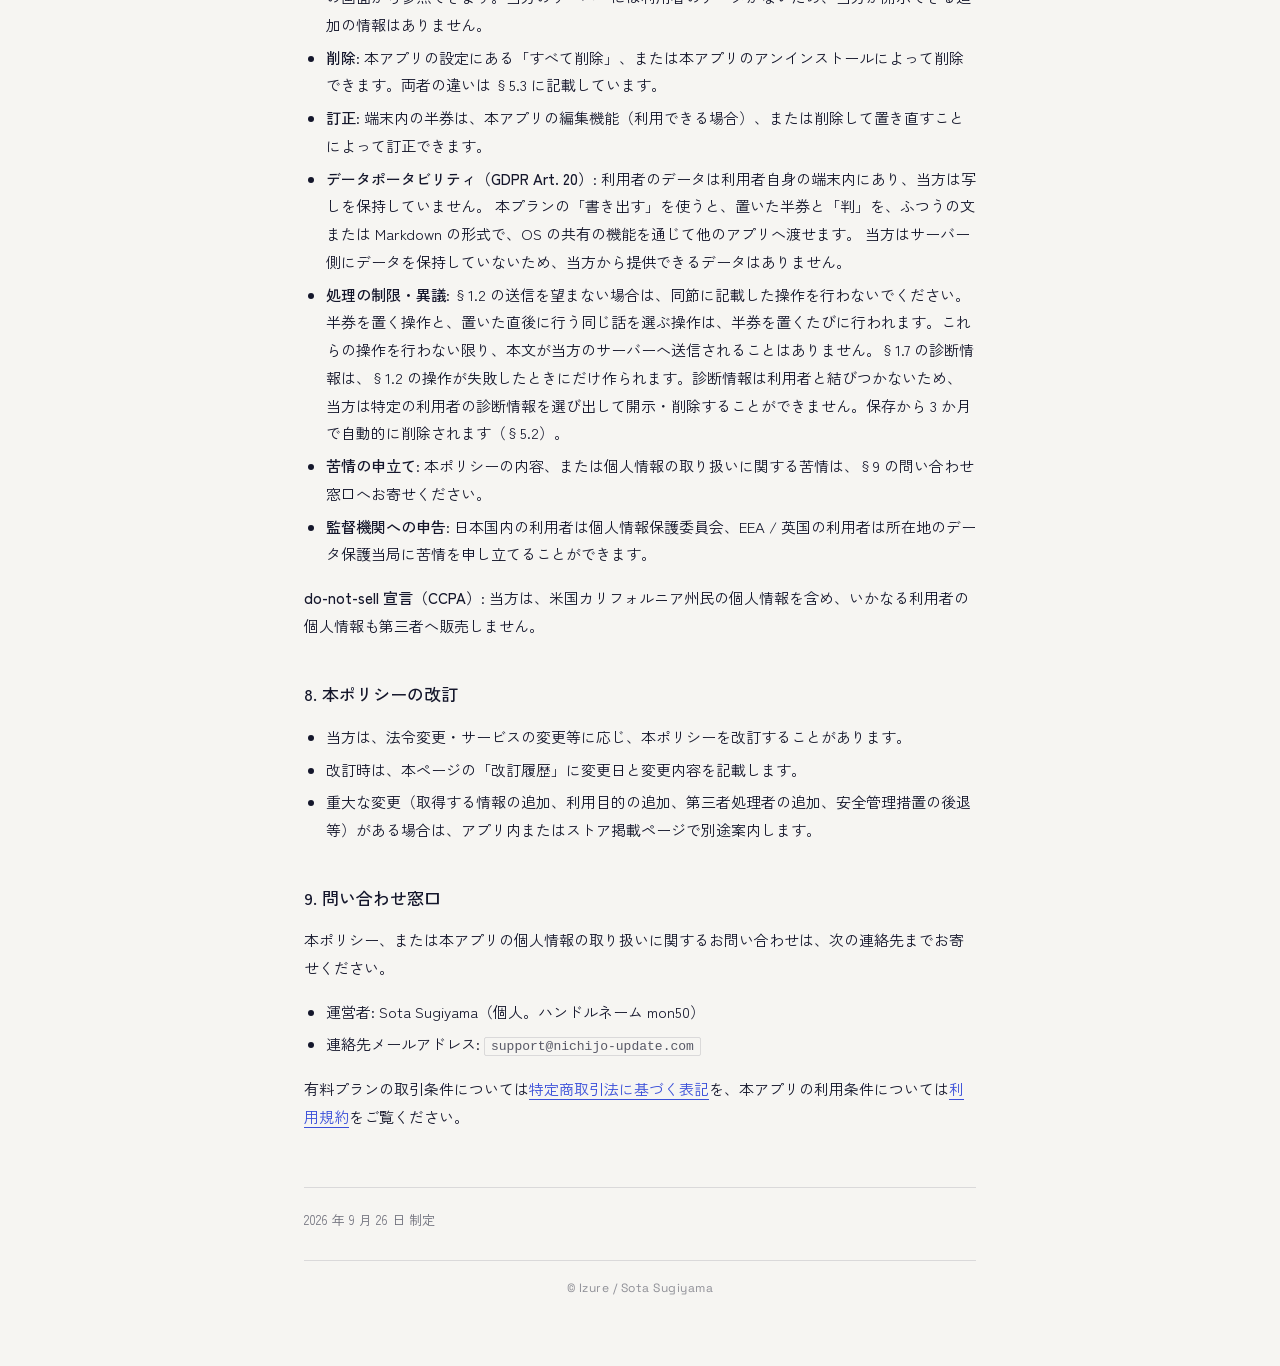
==== commit dad41ca0: "privacy: すべて削除しても購読は続く旨と、消える端末の印を 5.3 に足す" ====
--- a/legal/privacy/ja/index.html
+++ b/legal/privacy/ja/index.html
@@ -22,6 +22,8 @@
   - すべて削除の挙動: src/adapters/storage/drizzle-storage-adapter.ts deleteAllUserData（物理削除 + VACUUM）
   - 旧版の残りの消去: src/adapters/storage/migrations.ts の 0018_purge_soft_deleted_rows / 0026_drop_memory_catchups / 0027_drop_memory_digs
   - 予約通知の取り消し: src/features/today/delete-all-flow.ts
+  - すべて削除で消える端末の印（はじめの案内の済み印・やってみるの進み具合）: src/features/today/use-settings-actions.ts performDeleteAll
+  - すべて削除は課金状態に触れない（購読は続く）: 同上 / drizzle-storage-adapter.ts deleteAllUserData
   - URL 取得: ai-backend/url-context.ts / ai-backend/robots.ts
   - 共有シート: plugins/with-share-receiver.cjs / src/features/share/share-inbox.ts
   - 書き出す: src/features/export/export-share.ts（端末内で作り OS の共有へ渡す。サーバーへは送らない）
@@ -413,12 +415,15 @@
       <p>次のものは「すべて削除」の対象ではありません。</p>
       <ul>
         <li>端末内に残る操作の記録（削除および半券の種別変更・完了について、操作の種別、対象の識別子、件数、時刻）。本文・題・要約・テーマのラベル・URL は含みません。</li>
-        <li>OS の安全な保管領域に保存した設定、画面の表示に用いる状態、匿名の端末識別子、課金状態のキャッシュ。匿名の端末識別子は回数の上限の管理（§5.2）に用いるため、残します。</li>
+        <li>OS の安全な保管領域に保存した設定、匿名の端末識別子、課金状態のキャッシュ。匿名の端末識別子は回数の上限の管理（§5.2）に用いるため、残します。ただし、はじめの案内を見終えた印と「やってみる」の進み具合は消え、次に開いたときは最初から表示されます。</li>
         <li>共有シートから受け取り、まだ半券にしていない預かりファイル（§5.1）。次に本アプリを開いたときに引き取られ、預かりファイルは空になります。</li>
         <li>まだ送っていない診断情報（§1.7。本文・題・URL のパス等は含みません）。次にサーバーへ届いたときに送られ、端末から消えます。</li>
       </ul>
       <p>
         また、「すべて削除」を実行すると、本アプリが OS に予約していた通知はすべて取り消されます。
+      </p>
+      <p>
+        「すべて削除」を実行しても、本プランのサブスクリプションは解約されず、課金も止まりません。解約は各ストアの設定から行います（利用規約 §8）。アンインストールした場合も同じです。
       </p>
       <p>
         端末内のデータをすべて消去するには、<strong>本アプリをアンインストールしてください</strong>。当方のサーバーは §5.2 のとおり本文を保持していないため、当方に対する削除の請求は要りません。
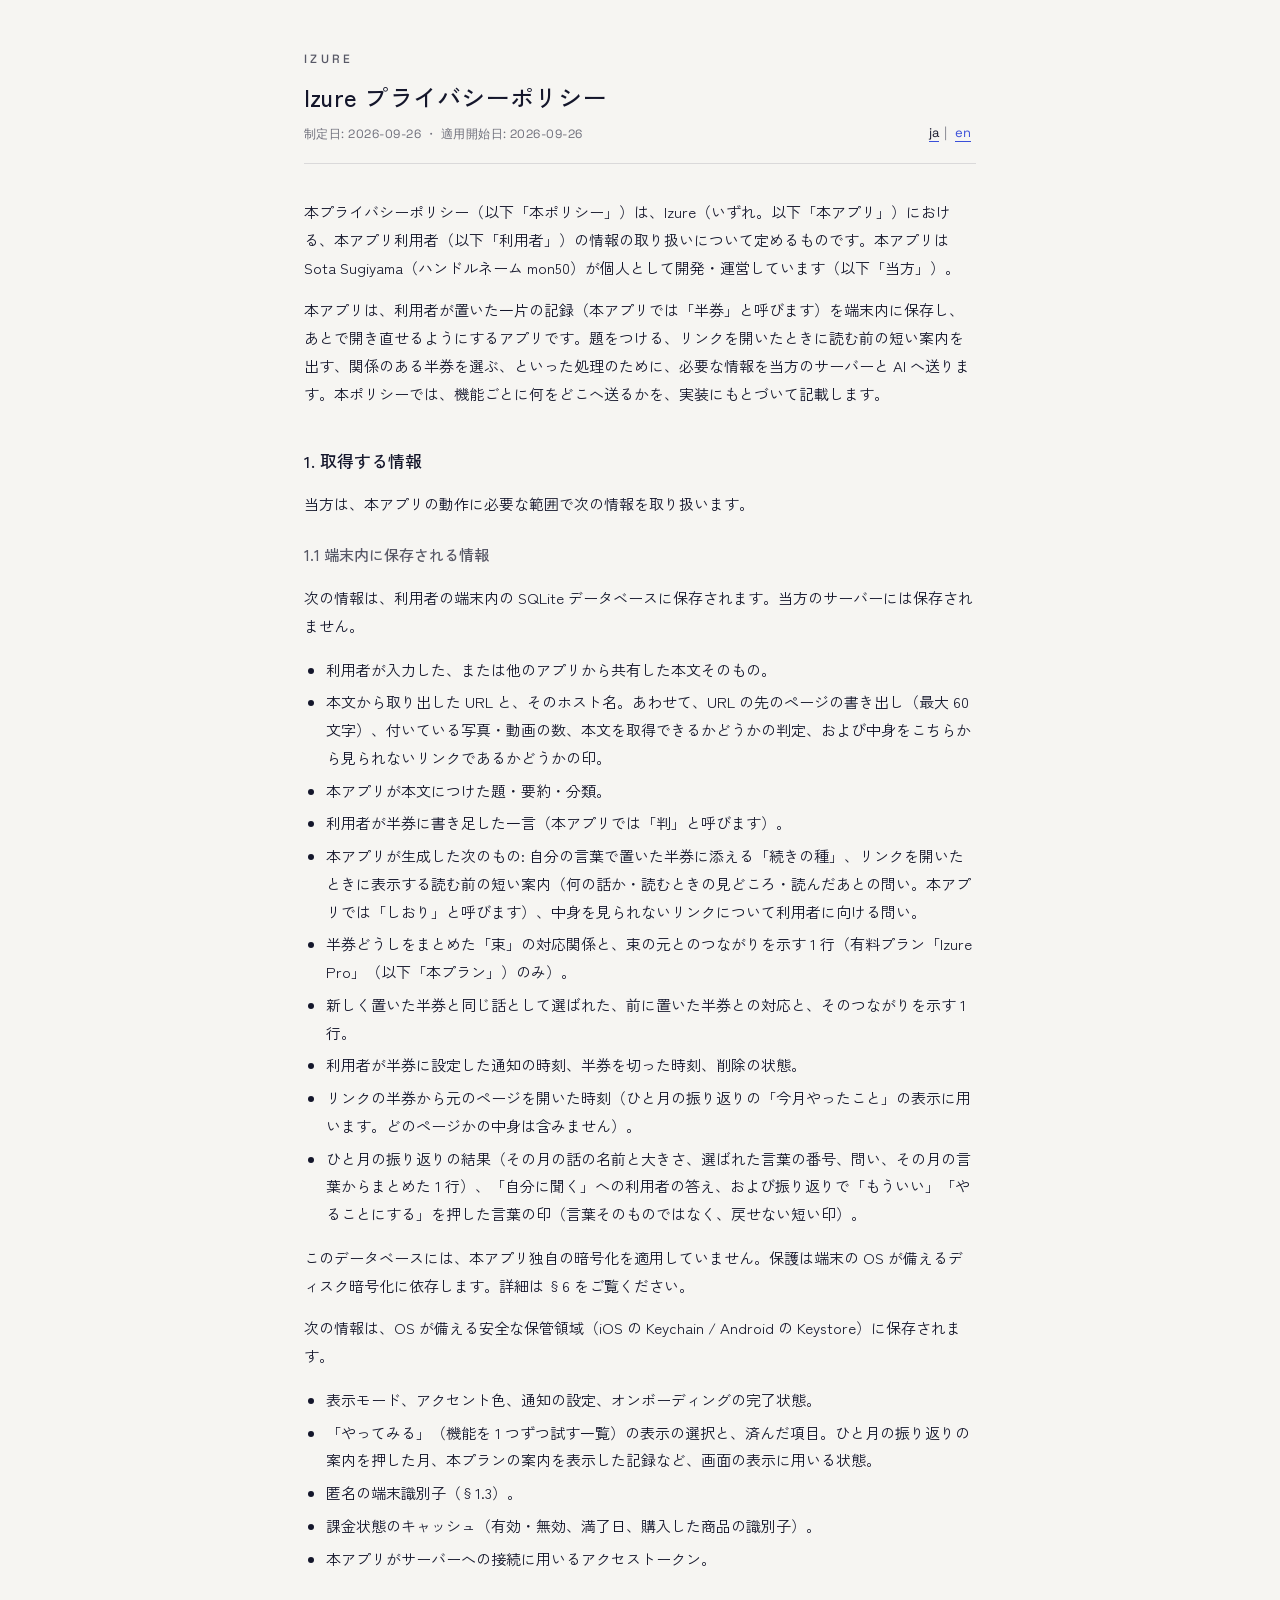
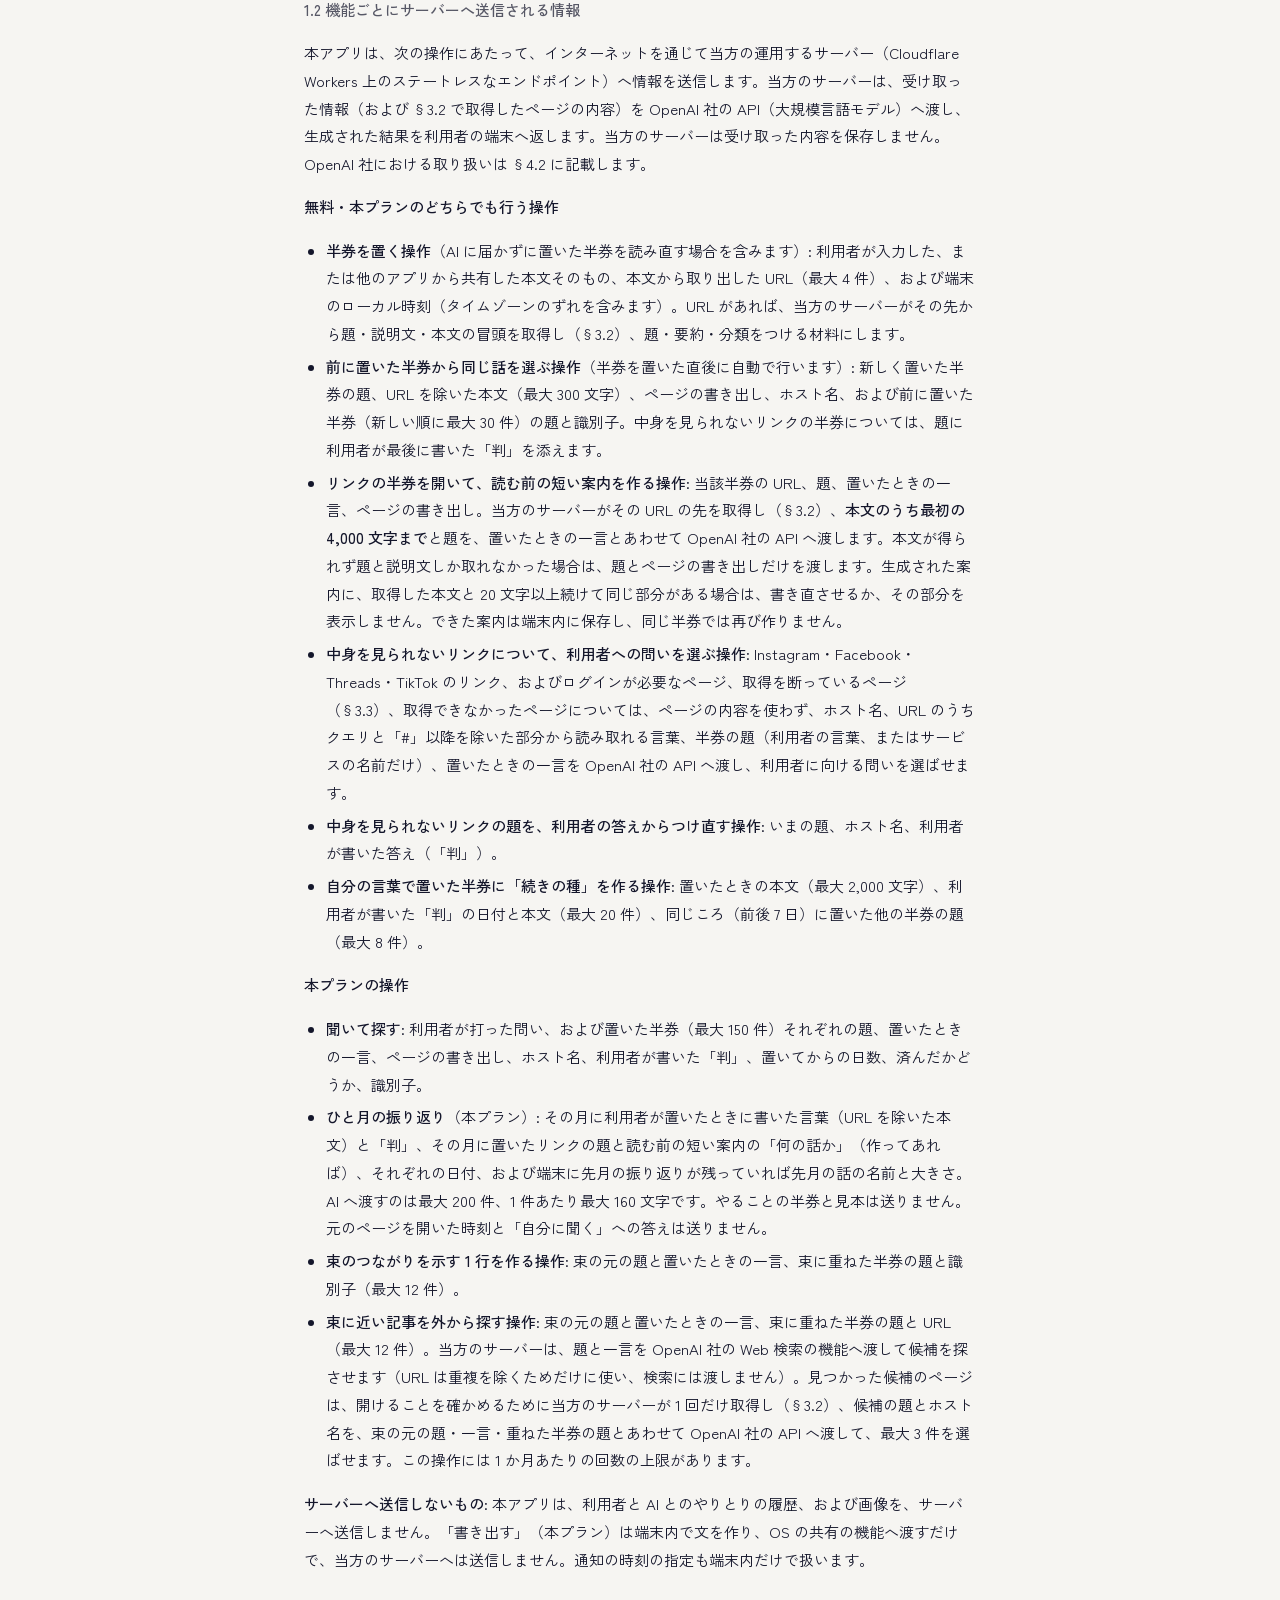
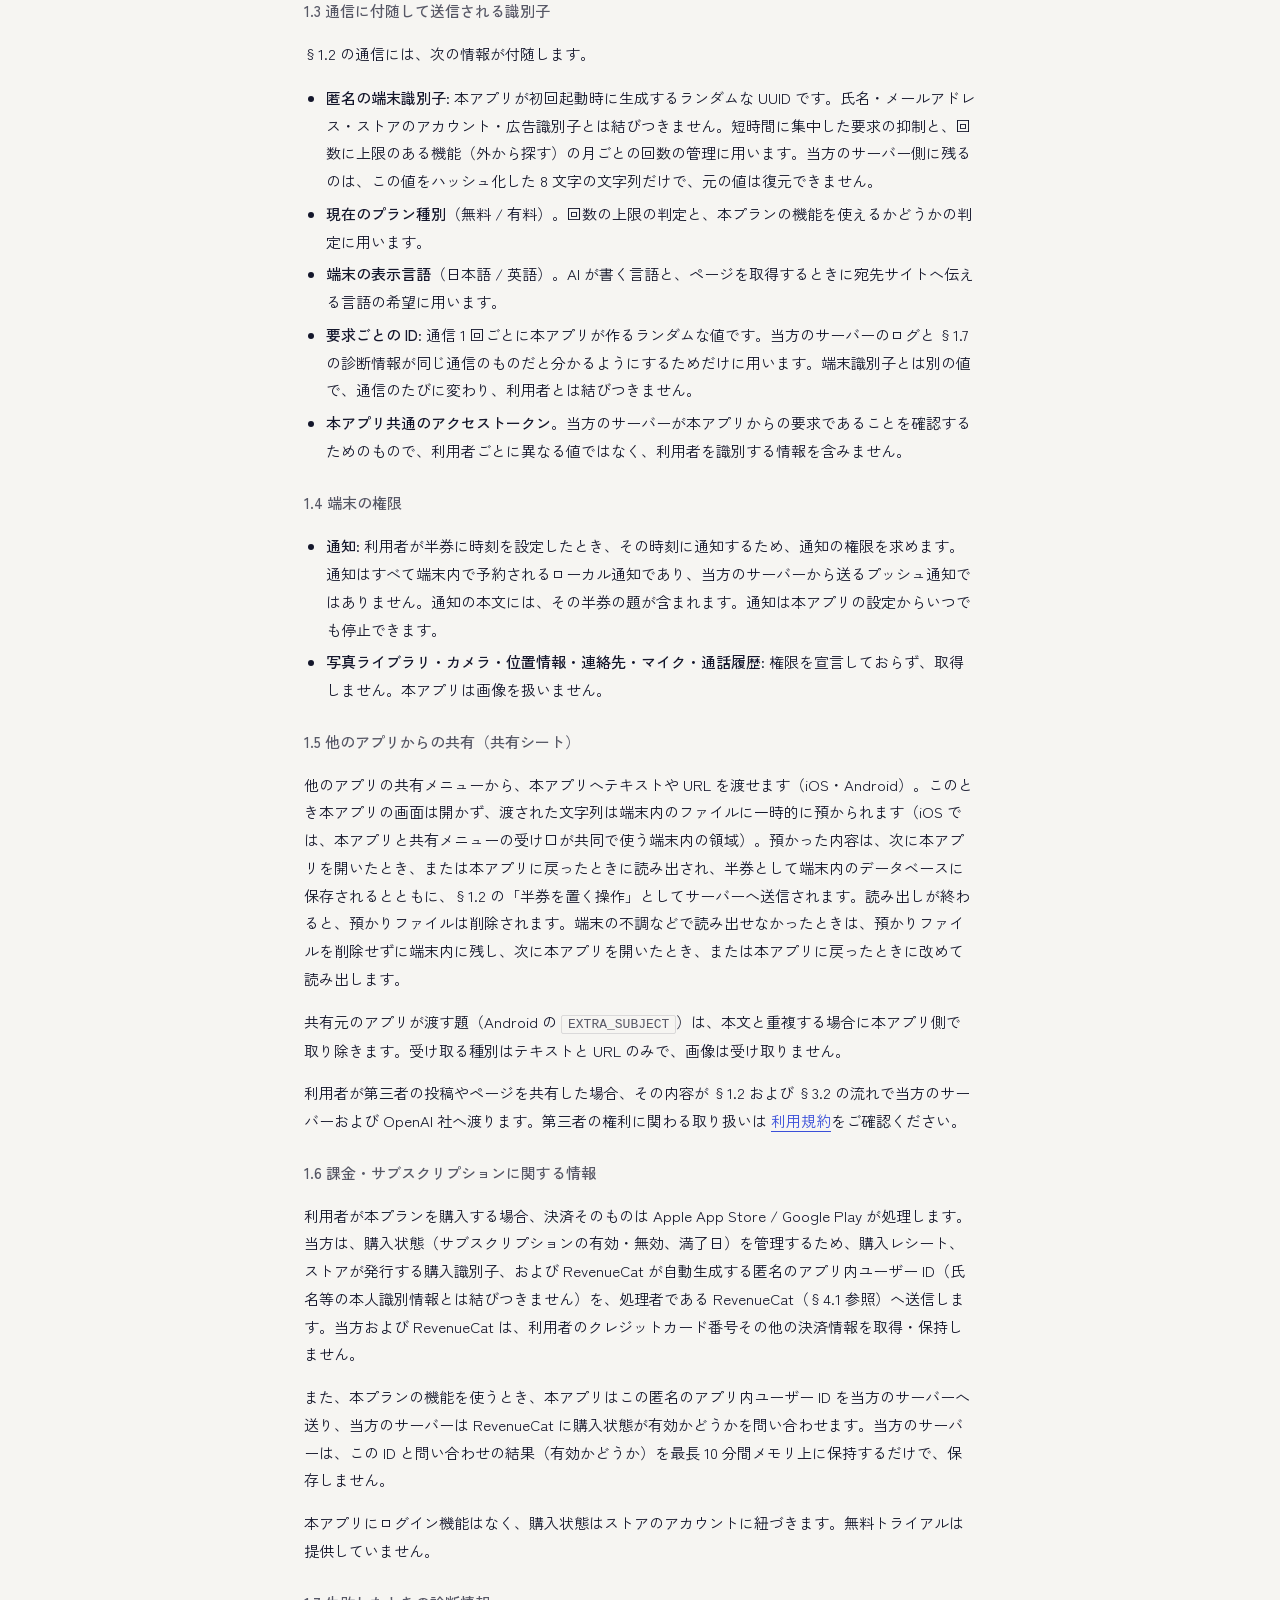
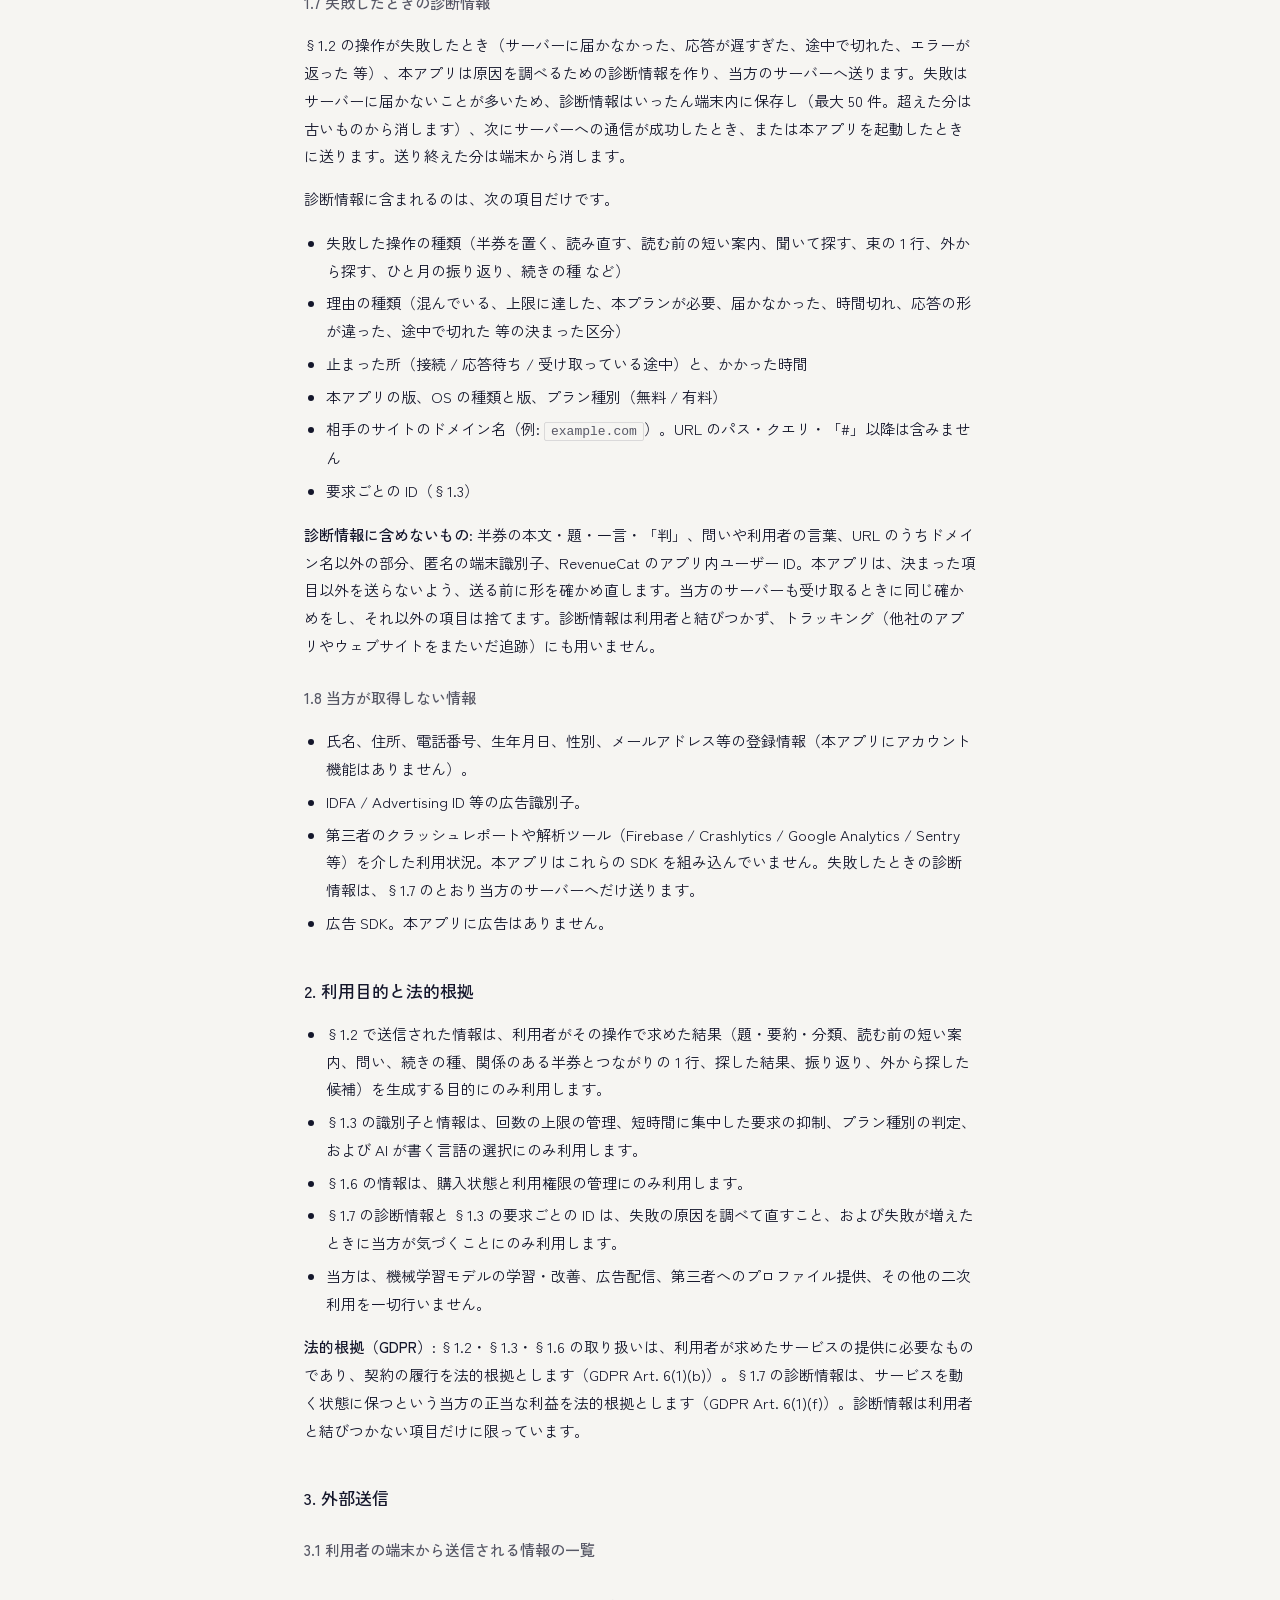
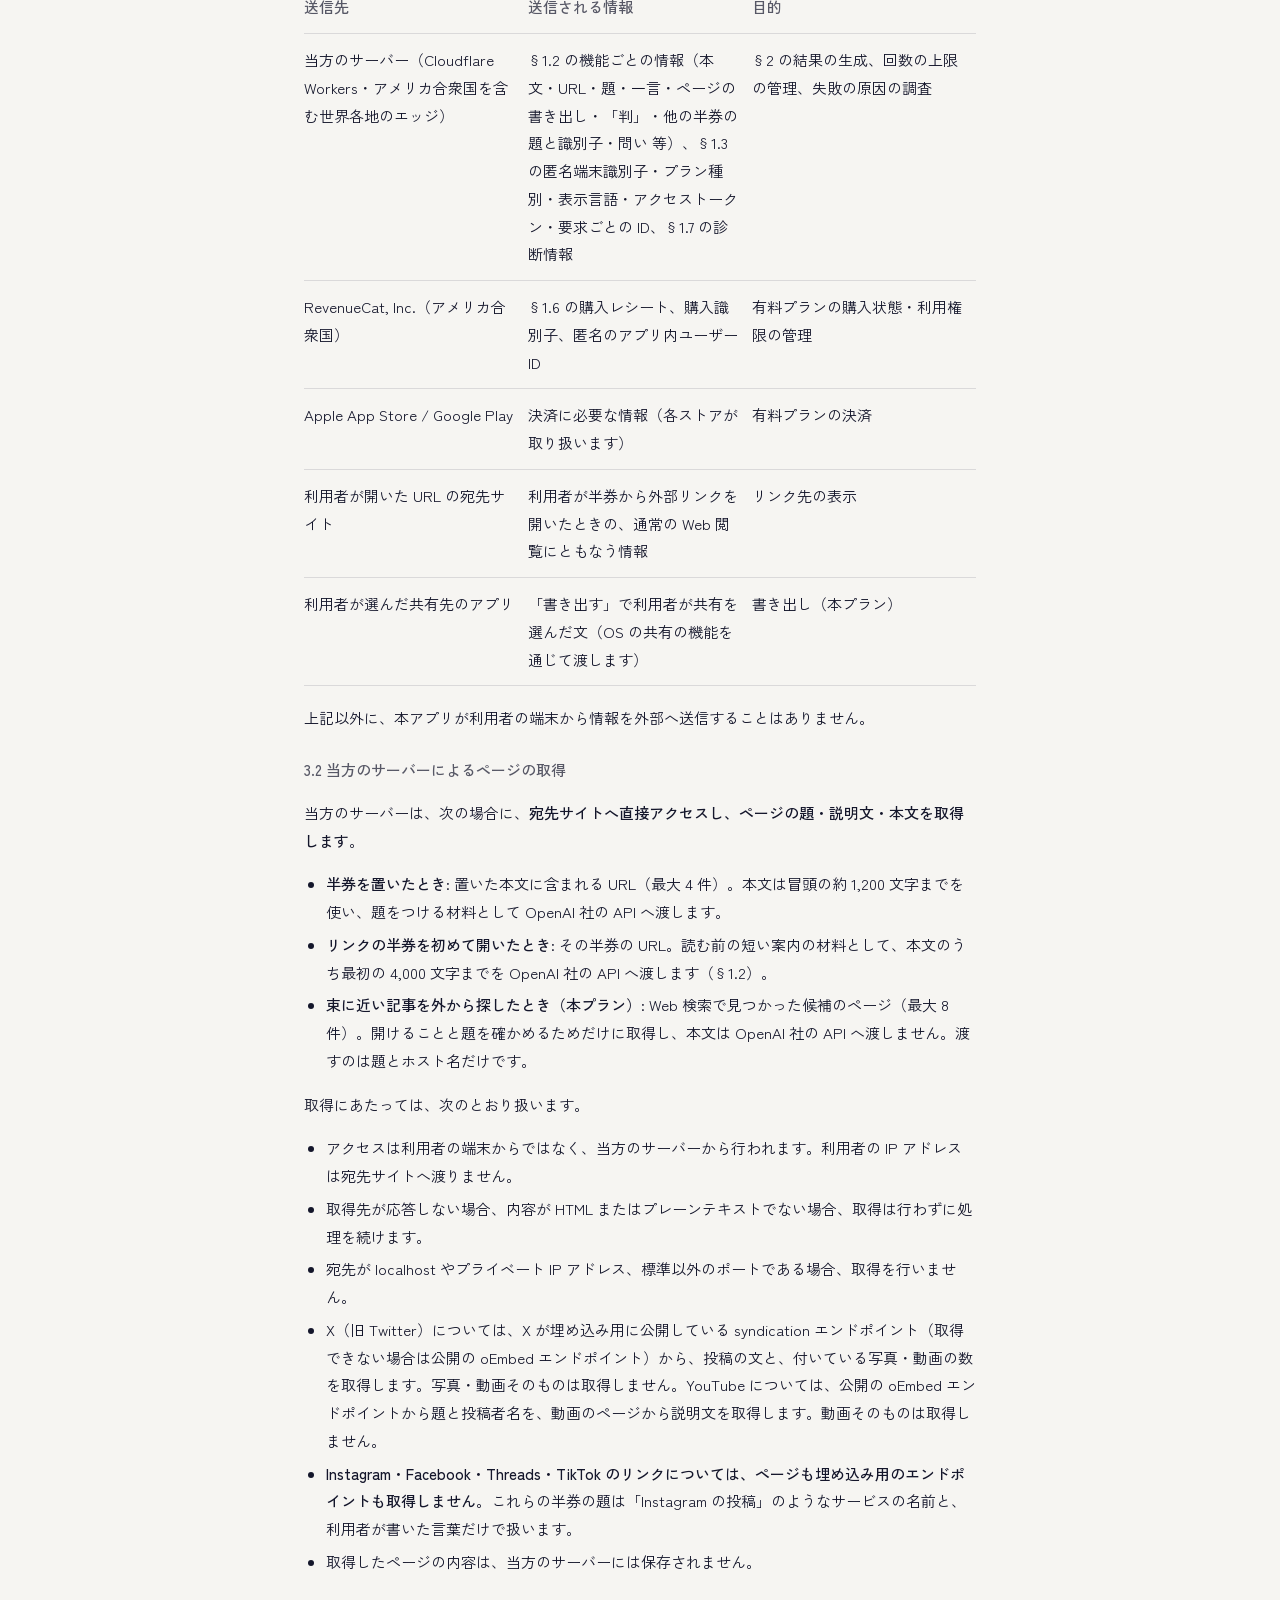
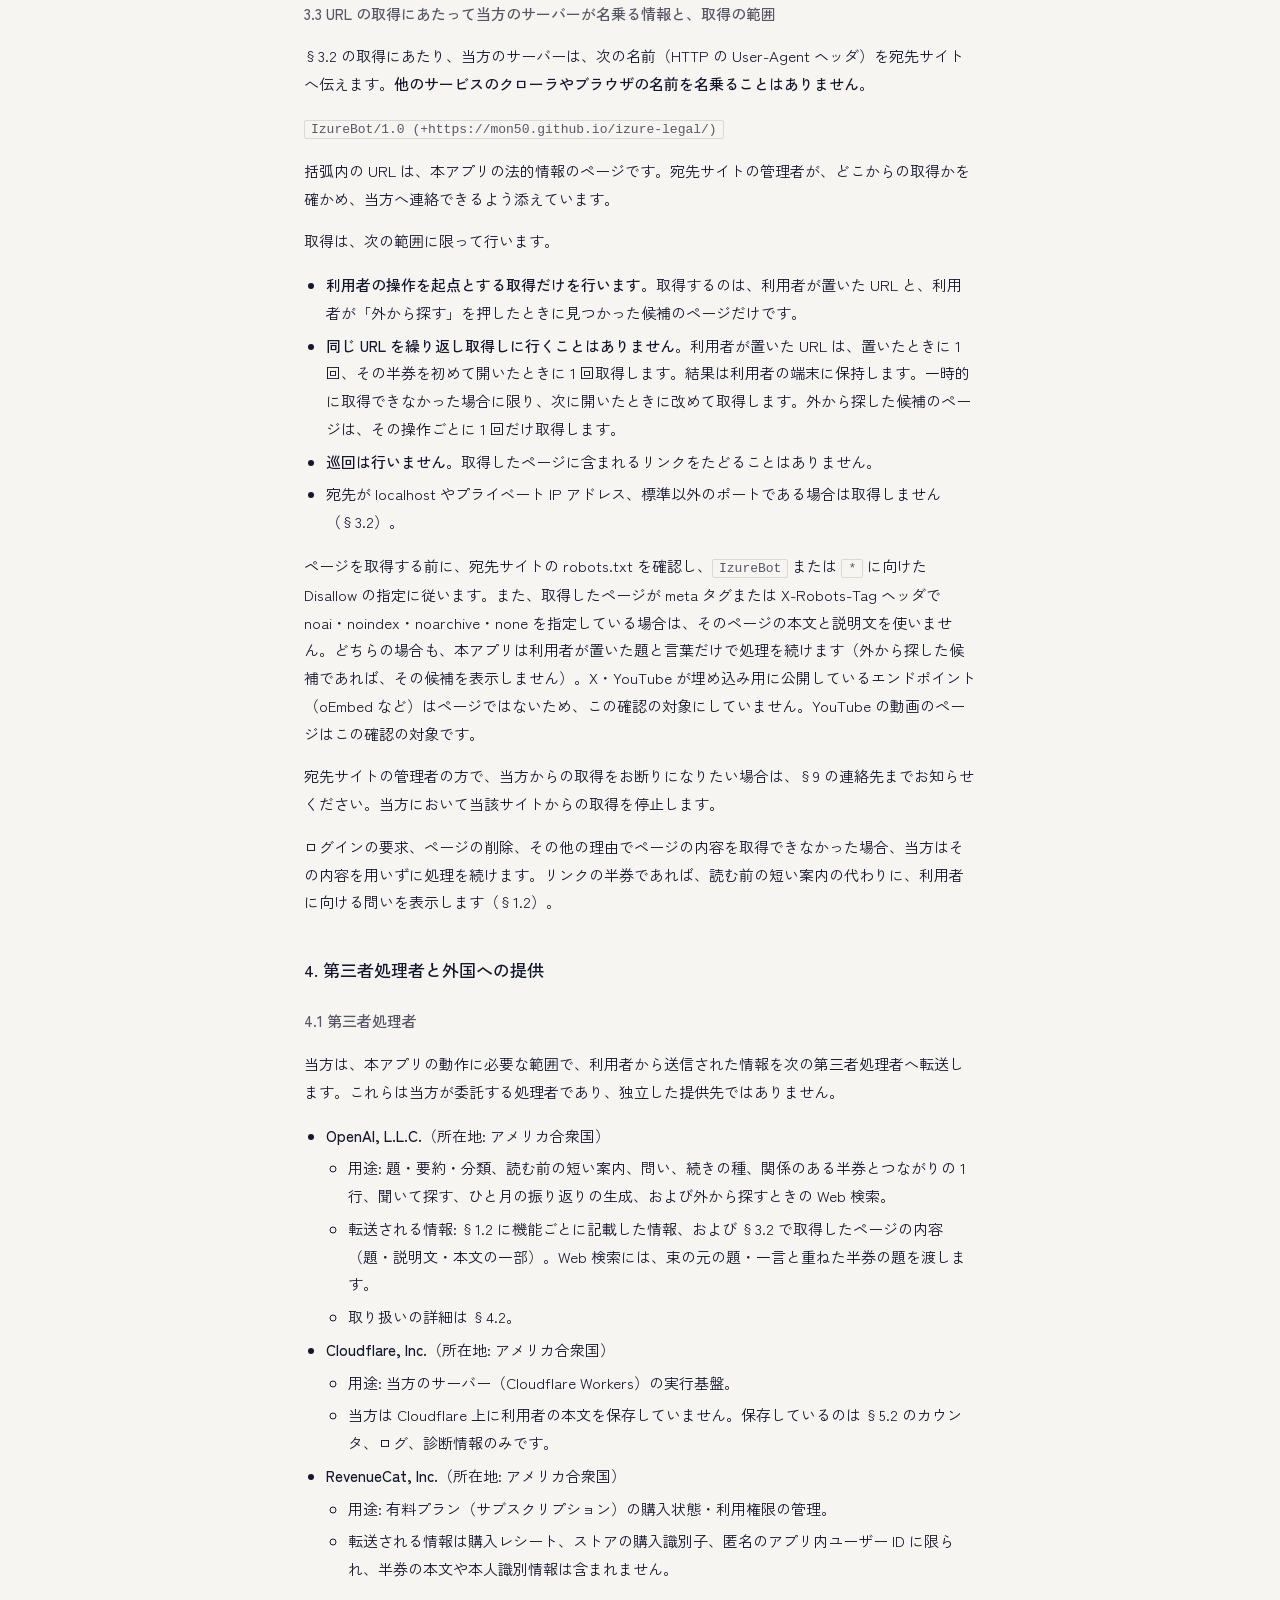
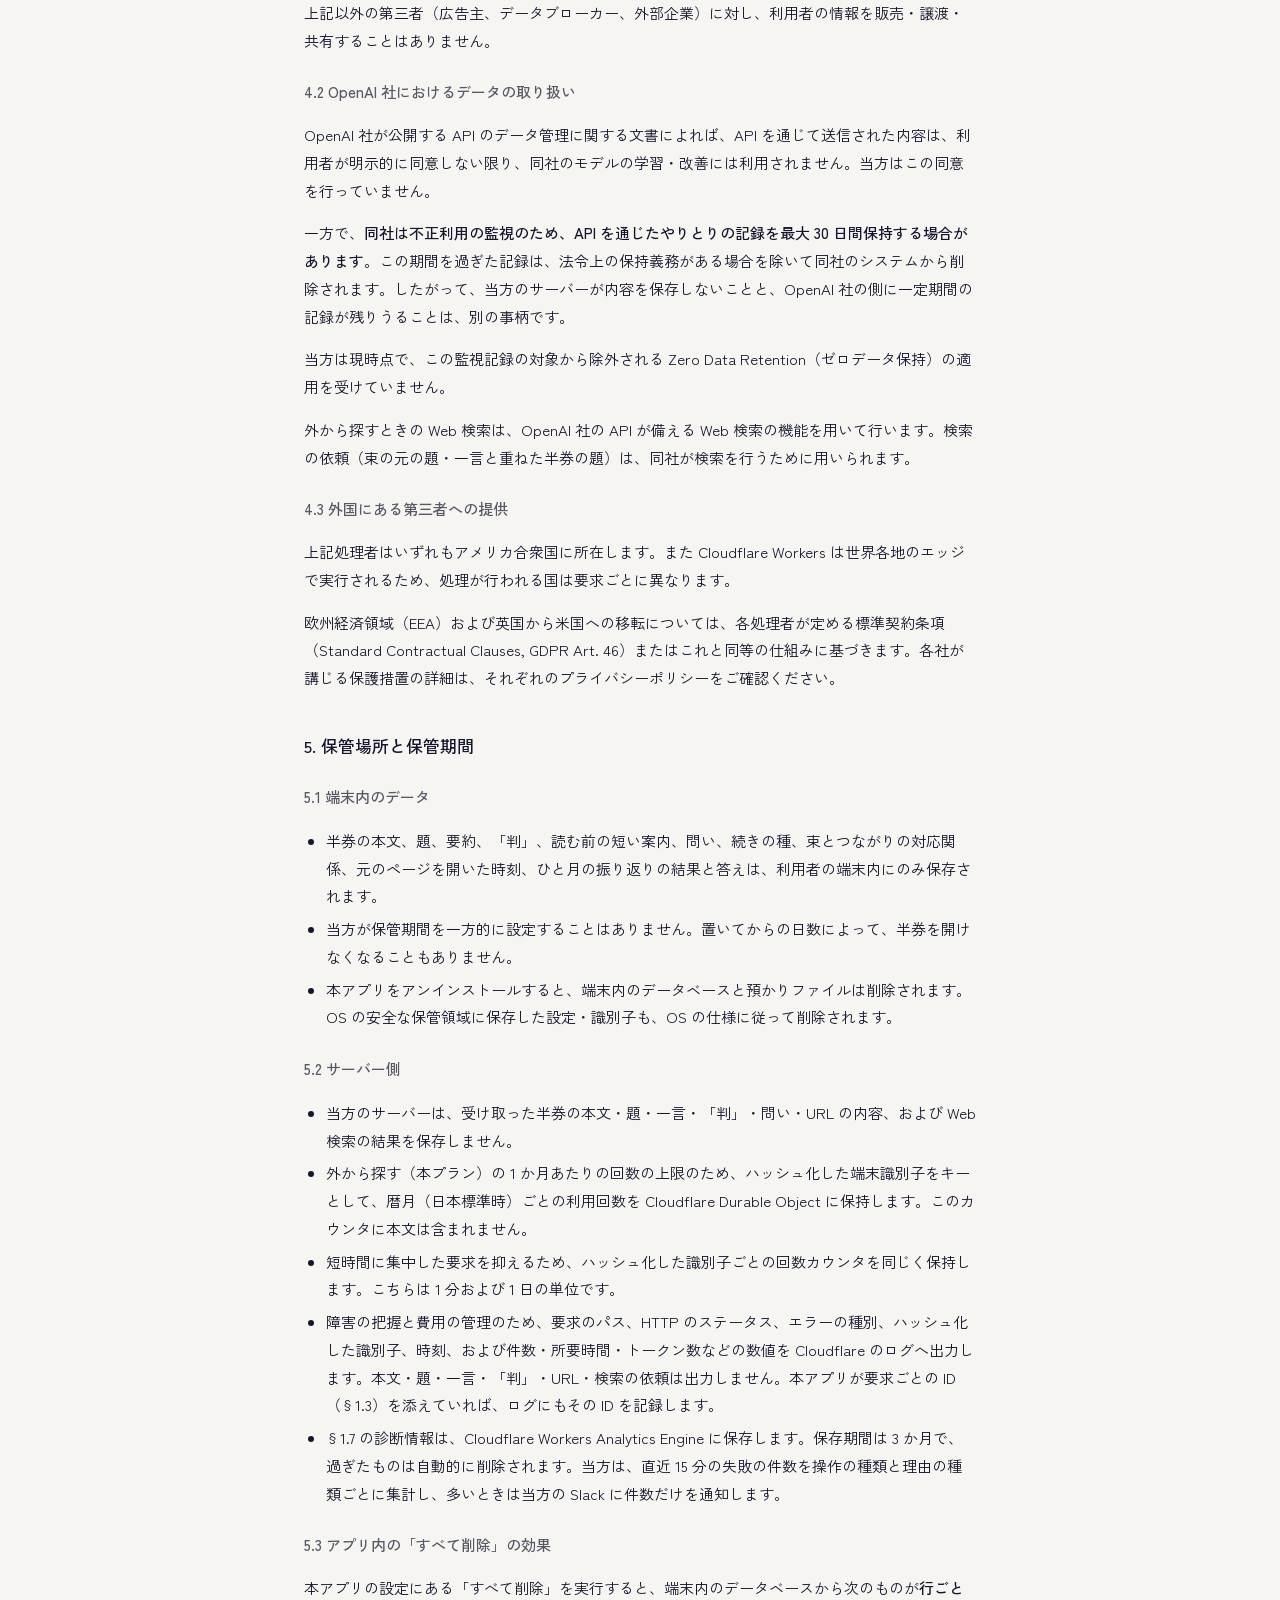
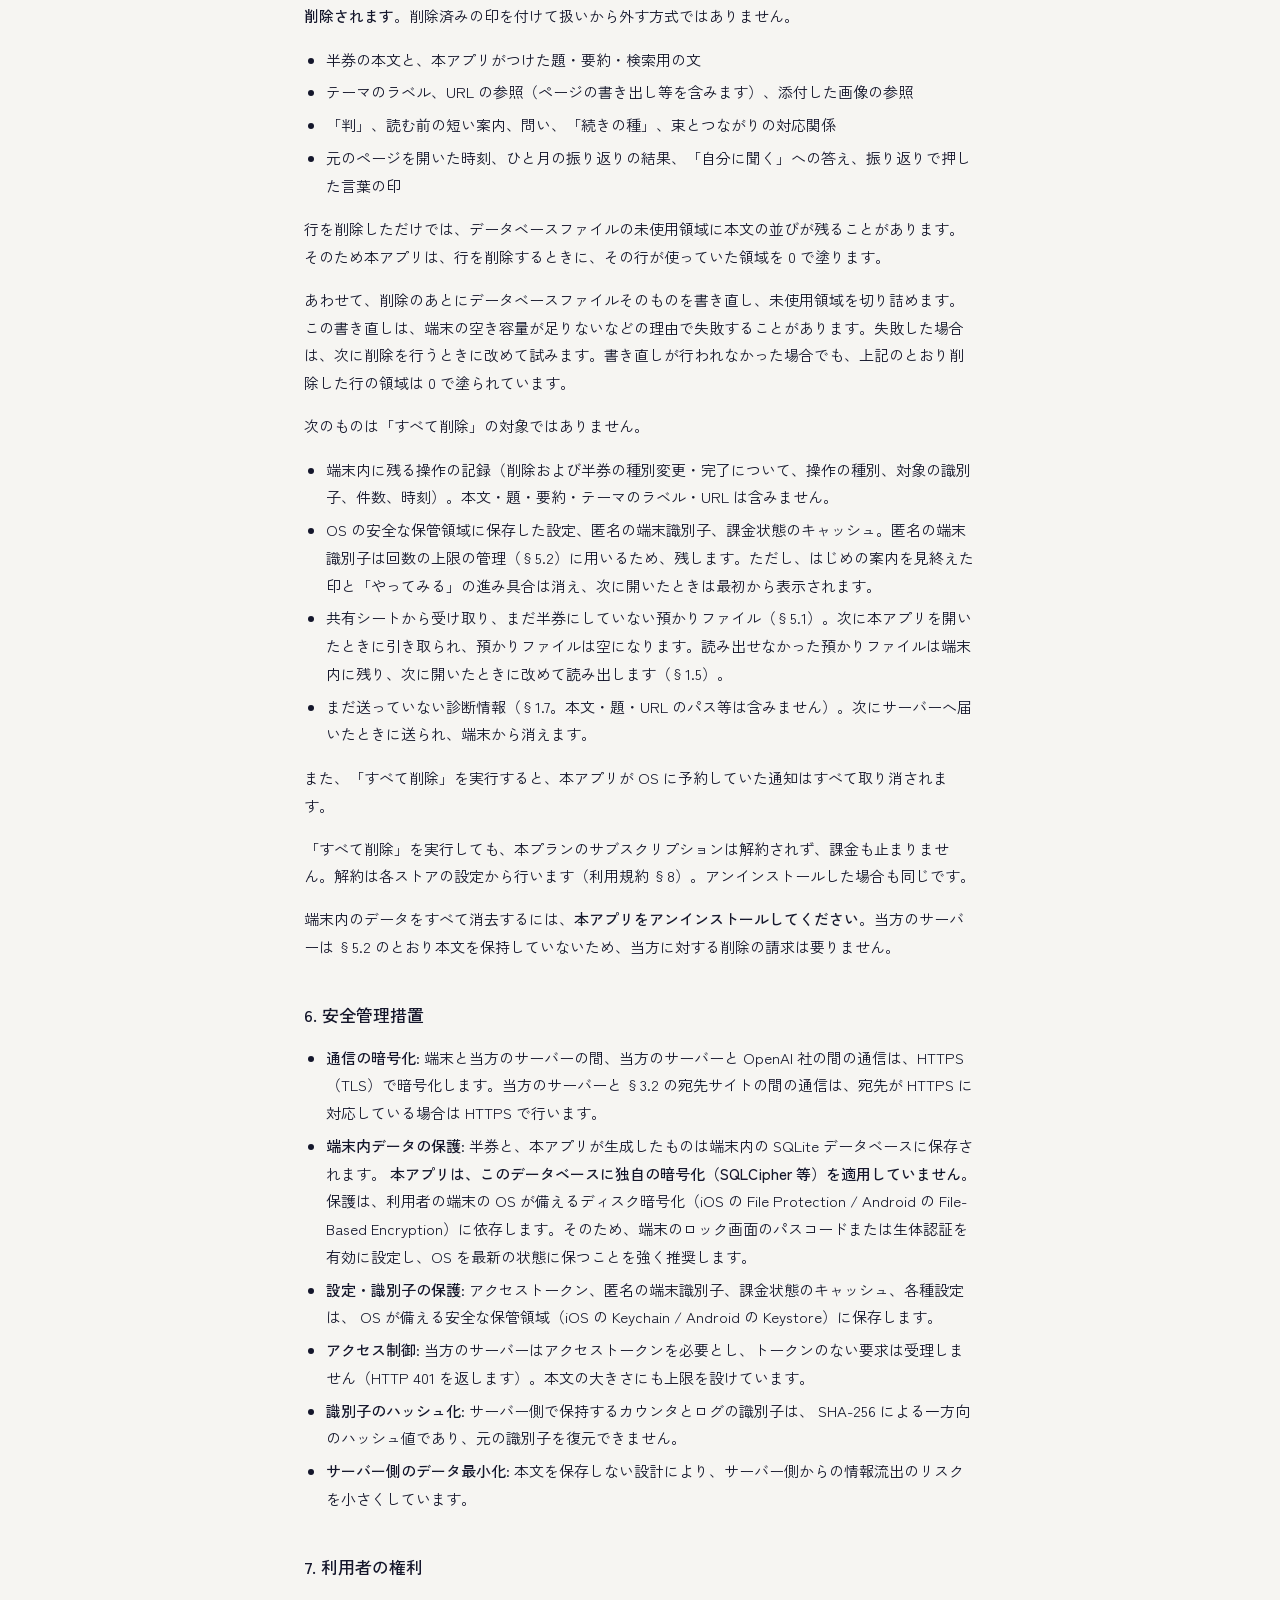
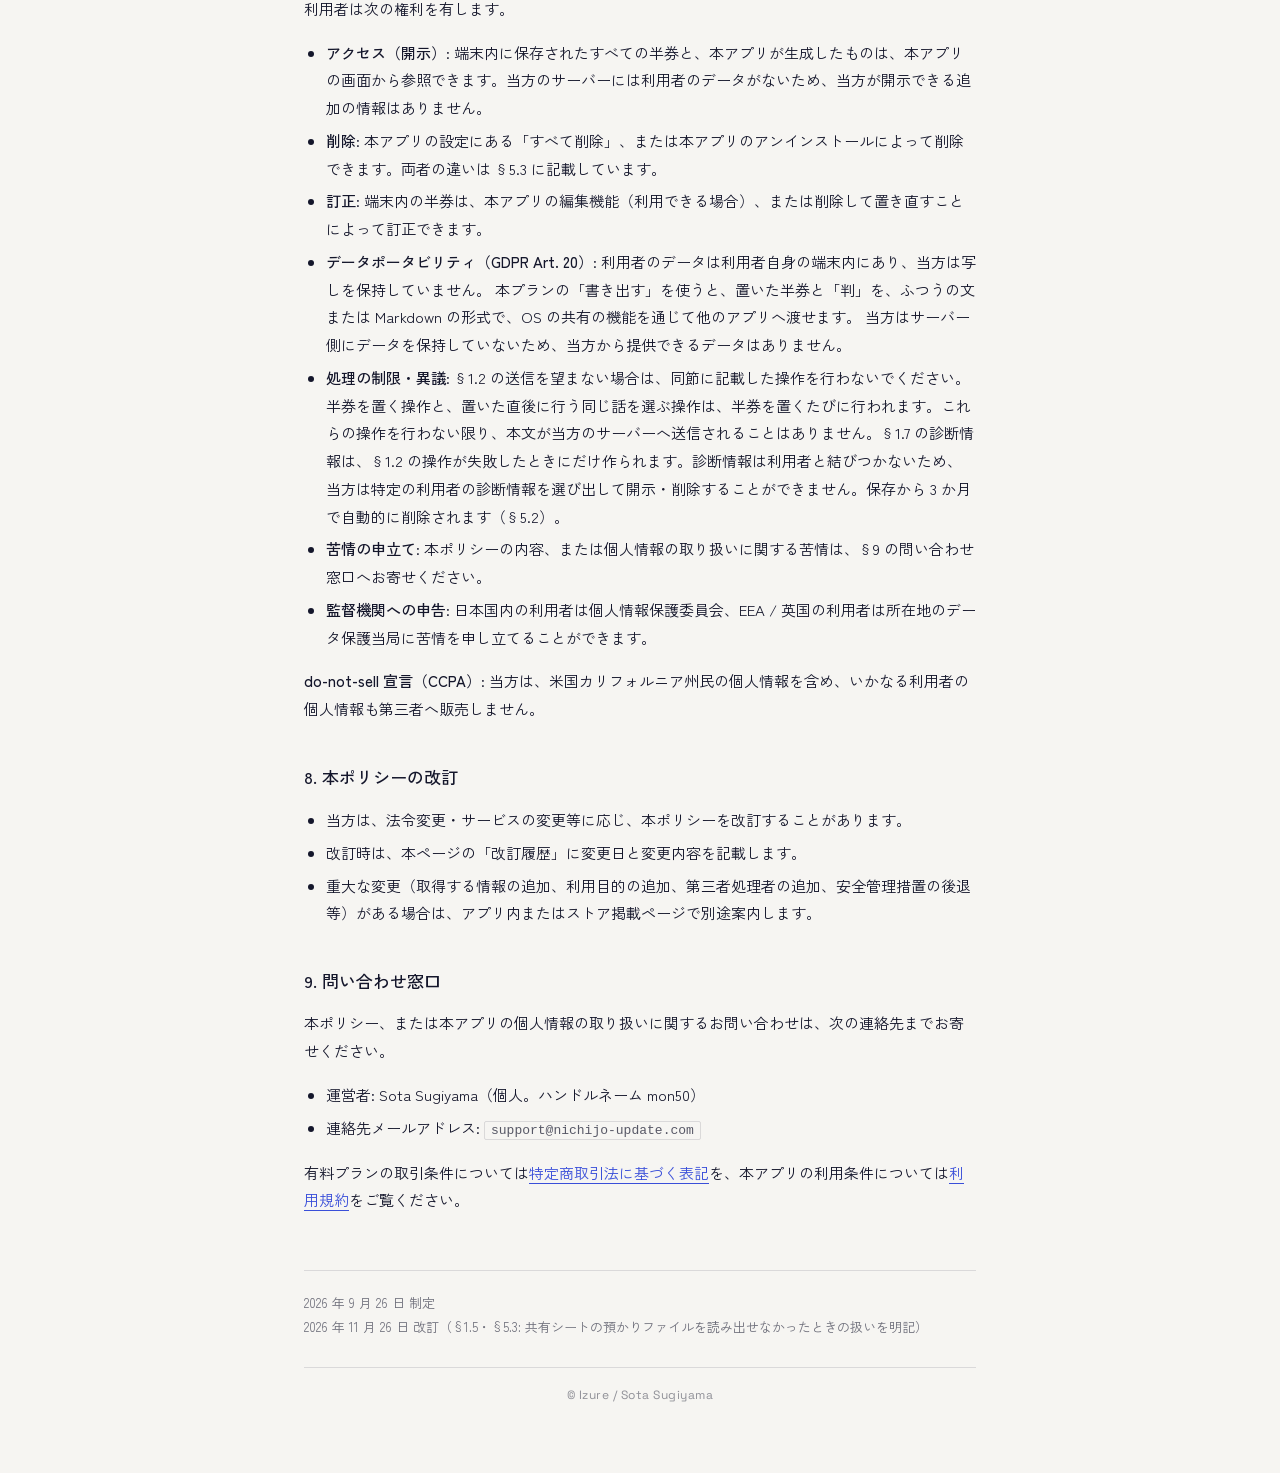
==== commit 2848e2d8: "privacy: 共有シートの預かりファイルを読み出せなかったときは残す旨を 1.5・5.3 に足す 正本は izure の docs/legal（PR 76、main 7a26047）。  Co-A" ====
--- a/legal/privacy/ja/index.html
+++ b/legal/privacy/ja/index.html
@@ -32,6 +32,10 @@
   2026-09-26: Gemini（ai-backend/media-reader.ts）は利用者のデータの処理に使わなくなった。置くときの判定は probe（Gemini を呼ばない）で、
   しおり・外から探すは media を渡さない。/canary の週 1 回の確認だけが、作者が選んだ公開動画 1 本を Gemini に渡す（利用者のデータを含まない）。
   そのため第三者処理者から Google LLC を外した。
+
+  2026-11-26（軽微な改訂。根拠: 個人情報保護法 第 21 条・第 32 条の公表事項の正確さ）: 共有シートの預かりファイルを読み出せなかったときは、
+  消さずに端末内に残し、次に開いたときに改めて読む（src/features/share/share-inbox.ts）。前は読み出しの失敗でも消していた。
+  §1.5・§5.3 に明記した。送信先・送信する情報・端末の外での保存は変わらない。
   プラン名「Izure Pro」は仮置き。確定後に一括で差し替える。
 -->
 <html lang="ja">
@@ -163,7 +167,7 @@
 
       <h3>1.5 他のアプリからの共有（共有シート）</h3>
       <p>
-        他のアプリの共有メニューから、本アプリへテキストや URL を渡せます（iOS・Android）。このとき本アプリの画面は開かず、渡された文字列は端末内のファイルに一時的に預かられます（iOS では、本アプリと共有メニューの受け口が共同で使う端末内の領域）。預かった内容は、次に本アプリを開いたとき、または本アプリに戻ったときに読み出され、半券として端末内のデータベースに保存されるとともに、§1.2 の「半券を置く操作」としてサーバーへ送信されます。読み出しが終わると、預かりファイルは削除されます。
+        他のアプリの共有メニューから、本アプリへテキストや URL を渡せます（iOS・Android）。このとき本アプリの画面は開かず、渡された文字列は端末内のファイルに一時的に預かられます（iOS では、本アプリと共有メニューの受け口が共同で使う端末内の領域）。預かった内容は、次に本アプリを開いたとき、または本アプリに戻ったときに読み出され、半券として端末内のデータベースに保存されるとともに、§1.2 の「半券を置く操作」としてサーバーへ送信されます。読み出しが終わると、預かりファイルは削除されます。端末の不調などで読み出せなかったときは、預かりファイルを削除せずに端末内に残し、次に本アプリを開いたとき、または本アプリに戻ったときに改めて読み出します。
       </p>
       <p>
         共有元のアプリが渡す題（Android の <code>EXTRA_SUBJECT</code>）は、本文と重複する場合に本アプリ側で取り除きます。受け取る種別はテキストと URL のみで、画像は受け取りません。
@@ -416,7 +420,7 @@
       <ul>
         <li>端末内に残る操作の記録（削除および半券の種別変更・完了について、操作の種別、対象の識別子、件数、時刻）。本文・題・要約・テーマのラベル・URL は含みません。</li>
         <li>OS の安全な保管領域に保存した設定、匿名の端末識別子、課金状態のキャッシュ。匿名の端末識別子は回数の上限の管理（§5.2）に用いるため、残します。ただし、はじめの案内を見終えた印と「やってみる」の進み具合は消え、次に開いたときは最初から表示されます。</li>
-        <li>共有シートから受け取り、まだ半券にしていない預かりファイル（§5.1）。次に本アプリを開いたときに引き取られ、預かりファイルは空になります。</li>
+        <li>共有シートから受け取り、まだ半券にしていない預かりファイル（§5.1）。次に本アプリを開いたときに引き取られ、預かりファイルは空になります。読み出せなかった預かりファイルは端末内に残り、次に開いたときに改めて読み出します（§1.5）。</li>
         <li>まだ送っていない診断情報（§1.7。本文・題・URL のパス等は含みません）。次にサーバーへ届いたときに送られ、端末から消えます。</li>
       </ul>
       <p>
@@ -495,7 +499,7 @@
         有料プランの取引条件については<a href="../../tokushoho/ja/">特定商取引法に基づく表記</a>を、本アプリの利用条件については<a href="../../terms/ja/">利用規約</a>をご覧ください。
       </p>
 
-      <footer class="revisions">2026 年 9 月 26 日 制定</footer>
+      <footer class="revisions">2026 年 9 月 26 日 制定<br />2026 年 11 月 26 日 改訂（§1.5・§5.3: 共有シートの預かりファイルを読み出せなかったときの扱いを明記）</footer>
       <footer class="bottom">© Izure / Sota Sugiyama</footer>
     </main>
   </body>
